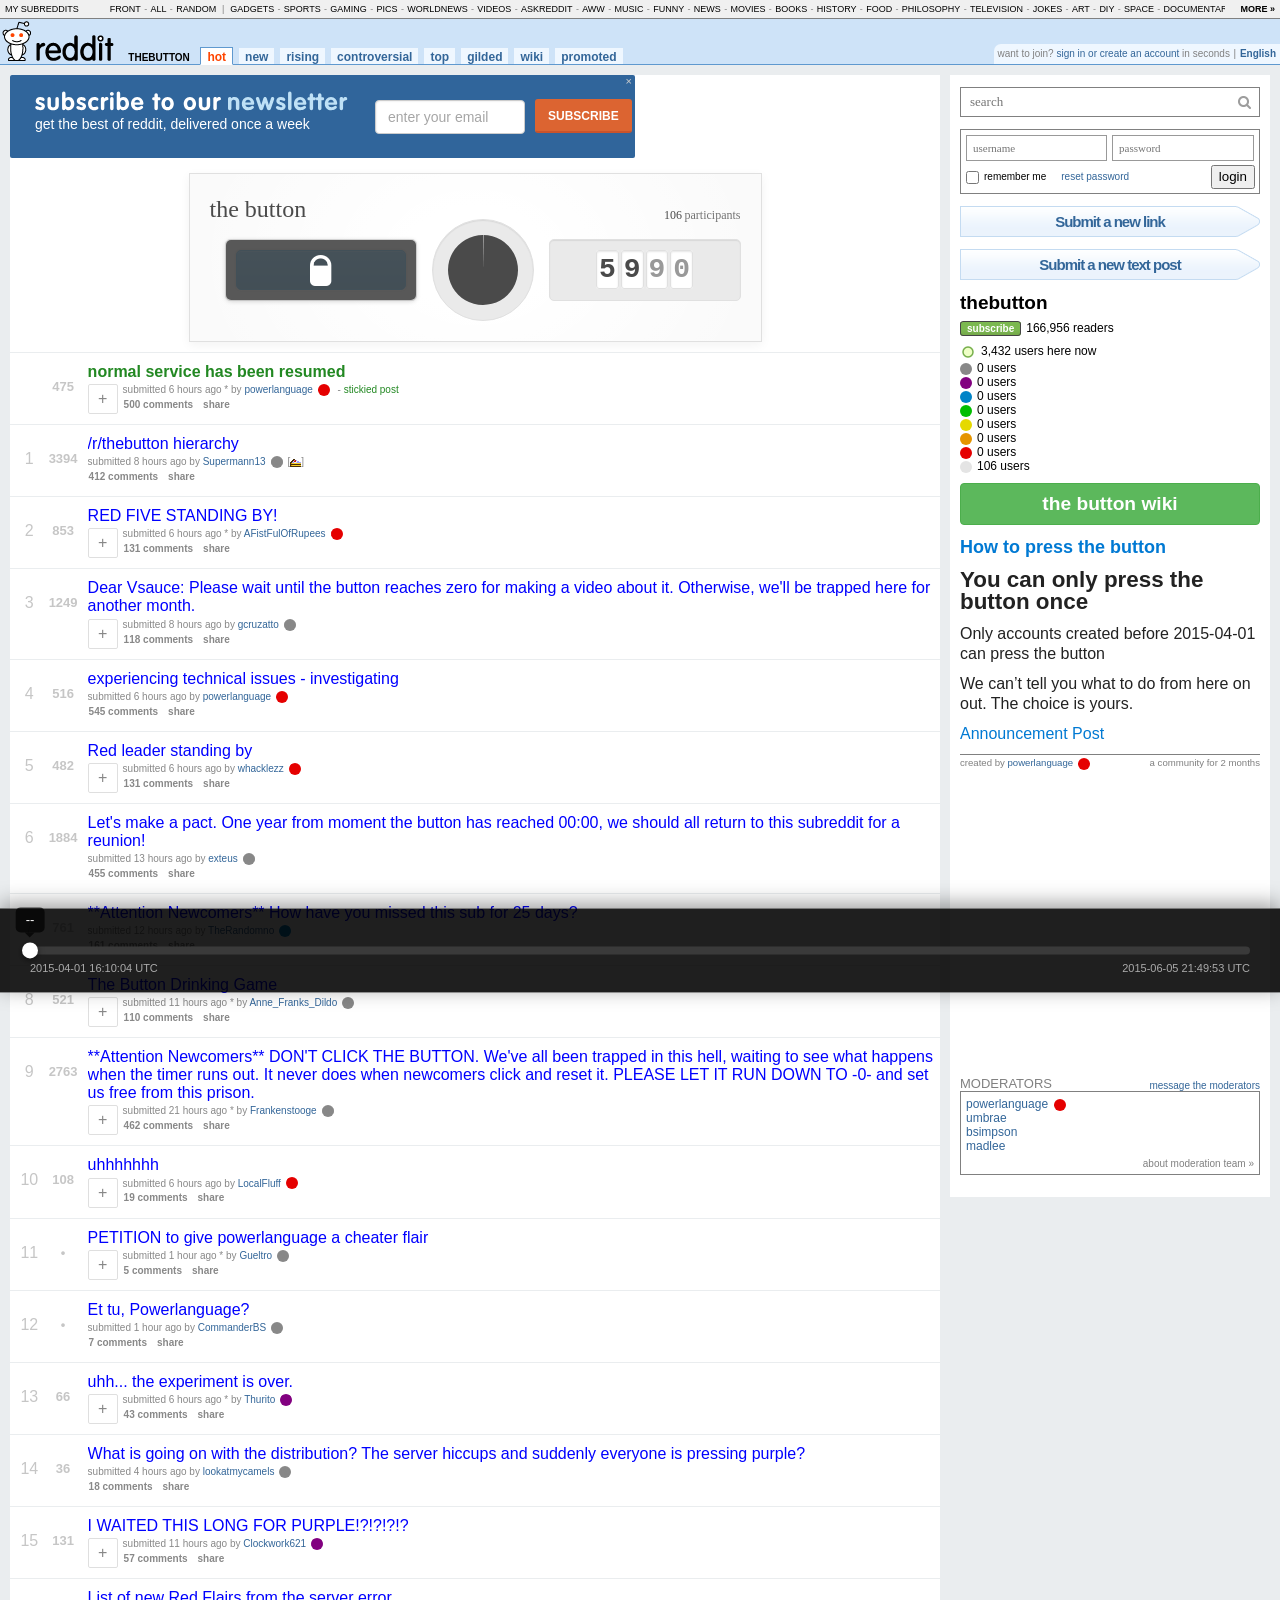
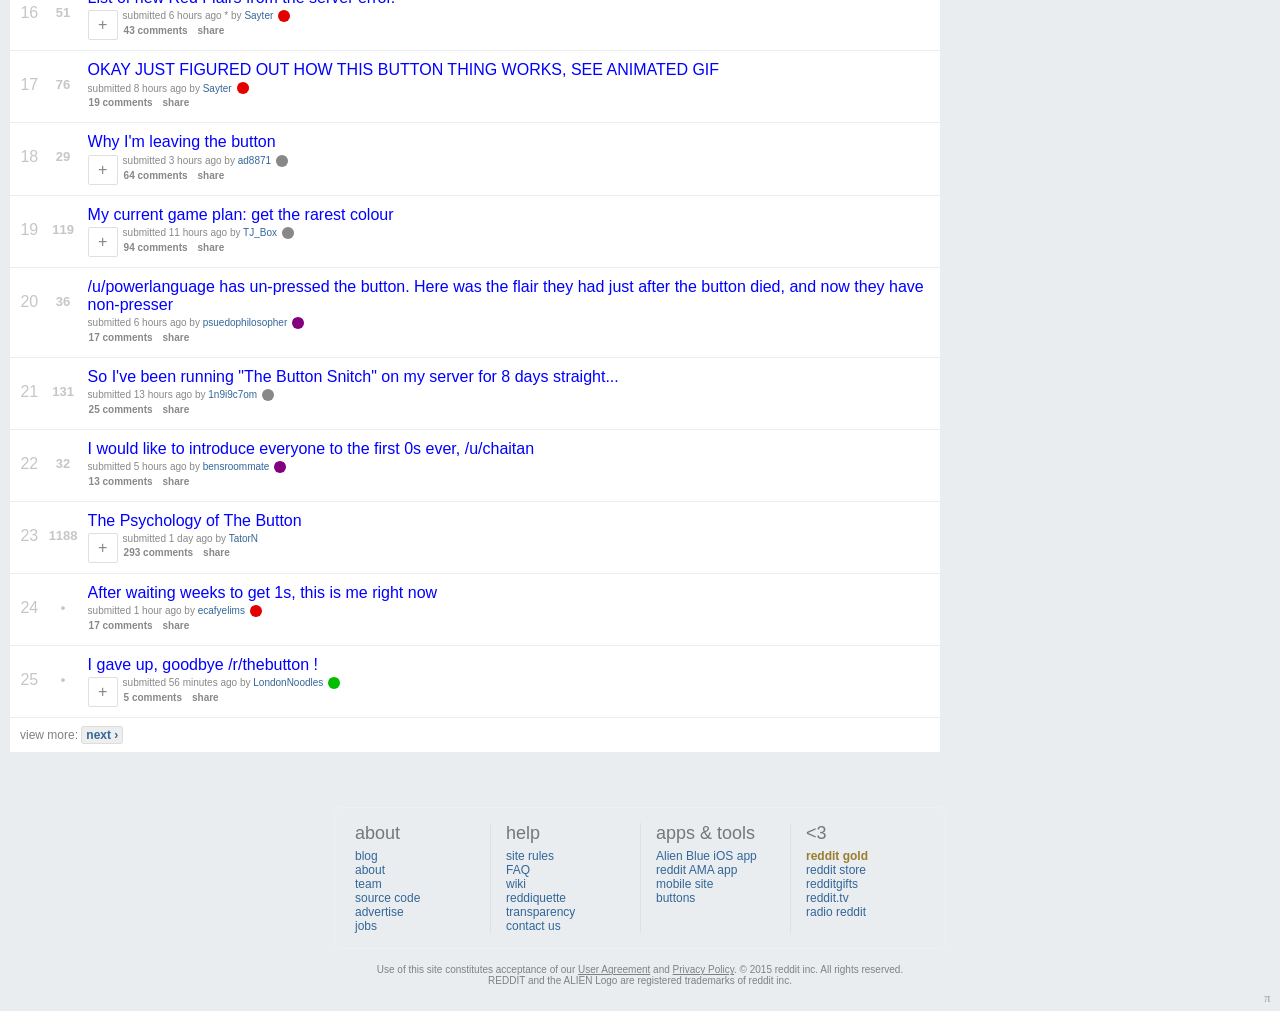
==== index.html @ 0f313788 "Initial commit: the button simulator" ====
<!doctype html><html xmlns="http://www.w3.org/1999/xhtml" lang="en" xml:lang="en"><head>



<script>window.RufflePlayer=window.RufflePlayer||{};window.RufflePlayer.config={"autoplay":"on","unmuteOverlay":"hidden","showSwfDownload":true};</script>


<link rel="stylesheet" type="text/css" href="https://web-static.archive.org/_static/css/banner-styles.css?v=1utQkbB3" />
<link rel="stylesheet" type="text/css" href="https://web-static.archive.org/_static/css/iconochive.css?v=3PDvdIFv" />
<!-- End Wayback Rewrite JS Include -->
<title>the button simulator</title><meta name="keywords" content=" reddit, reddit.com, vote, comment, submit "/><meta name="description" content="reddit: the front page of the internet"/><meta name="referrer" content="always"><meta http-equiv="Content-Type" content="text/html; charset=UTF-8"/><link rel="alternate" media="only screen and (max-width: 640px)" href="http://m.reddit.com/r/thebutton/"/><meta name="viewport" content="width=1024"><meta property="og:image" content="assets/icon.png"><meta property="og:site_name" content="reddit"><meta property="og:description" content="You probably shouldn't press it."><meta property="og:title" content="the button • /r/thebutton"><meta property="twitter:site" content="reddit"><meta property="twitter:card" content="summary"><meta property="twitter:title" content="the button • /r/thebutton"><link rel="icon" href="assets/icon.png" sizes="256x256" type="image/png"/><link rel="shortcut icon" href="assets/favicon.ico" type="image/x-icon"/><link rel="apple-touch-icon-precomposed" href="assets/icon-touch.png"/><link rel="alternate" type="application/rss+xml" title="RSS" href="https://www.reddit.com/r/thebutton/.rss"/><link rel="stylesheet" type="text/css" href="assets/reddit.css" media="all"><!--[if gte IE 8]><!--><link rel="stylesheet" href="assets/subreddit.css" title="applied_subreddit_stylesheet" type="text/css"><!--<![endif]--><link rel="stylesheet" type="text/css" href="assets/thebutton.css" media="all"><script type="text/javascript" src="assets/local-button.js"></script><!--[if gte IE 9]><!--><script type="text/javascript" src="assets/reddit-init.js"></script><!--<![endif]--><!--[if lt IE 9]><script type="text/javascript" src="//www.redditstatic.com/reddit-init-legacy.en.DQAw9BSCWqA.js"></script><![endif]--><script type="text/javascript" id="config">r.setup({"thebutton_websocket": "wss://wss.redditmedia.com/thebutton?h=ce4f68a15afb4cb9cd6ef4d6b78969401b8b5602&e=1430093898", "ajax_domain": "www.reddit.com", "server_time": 1430007498.0, "post_site": "thebutton", "clicktracker_url": "https://pixel.redditmedia.com/click", "renderstyle": "html", "modhash": false, "stats_domain": "https://stats.redditmedia.com", "store_visits": false, "anon_eventtracker_url": "https://pixel.redditmedia.com/pixel/of_diversity.png", "cur_domain": "reddit.com", "comment_embed_scripts": ["https://www.redditstatic.com/comment-embed.js"], "send_logs": true, "gold": false, "is_sponsor": false, "pageInfo": {"actionName": "hot.GET_listing", "verification": "adfad553bf3b6c42e703170c536073e9c1f952f0"}, "uitracker_url": "https://pixel.redditmedia.com/pixel/of_discovery.png", "https_forced": false, "https_endpoint": "https://www.reddit.com", "user_id": false, "eventtracker_url": "https://pixel.redditmedia.com/pixel/of_delight.png", "extension": null, "status_msg": {"fetching": "fetching title...", "loading": "loading...", "submitting": "submitting..."}, "is_fake": false, "logged": false, "stats_sample_rate": "5", "new_window": false, "over_18": false, "vote_hash": "GqoKYA+RlgOz++ZW3sIFQcdUNL6od8AqbQk7Ty1oMsl4ThVMH++vnEi4m+Rgz7QkX8/CGkMbMh914gnR4Cxv61BAIXetvl4KS5hKJzhTxnsYzNZsvORD7EsN3TxhE77RC3NcqJMfwxKLTD6uWEg8s9CmEqYsCWMwJwiyT5oLXo9GnYbqi+5qVZ4=", "has_subscribed": false, "debug": false, "static_root": "https://www.redditstatic.com", "adtracker_url": "https://pixel.redditmedia.com/pixel/of_doom.png"})</script><script type="text/javascript">reddit.cur_site = "t5_36buk";</script><style type="text/css">/* Custom css: use this block to insert special translation-dependent css in the page header */</style><script type="text/javascript">(function() { var loggedOutParams = ''; var tracker = new redditlib.Tracker(); var loggedOutData = tracker.getTrackingData(); if (loggedOutData && loggedOutData.loid) { loggedOutParams = '&loid=' + loggedOutData.loid + '&loidcreated=' + loggedOutData.loidcreated; } var url = 'https://pixel.redditmedia.com/pixel/of_destiny.png?v=lVxXm7IBzBd%2FgKYOQ6fPS%2F7yS0AsE2DsPgxoVl2DYNDn5vpABnYWlEBMPawdUc9UnVCrh04weiE%3D' + loggedOutParams; var cachebuster = Math.round(Math.random() * 2147483647); var cachebustedUrl = url + "&r=" + cachebuster; var img = new Image(); img.src = cachebustedUrl; })();</script><script type="text/javascript">window.user_type = 'guest'; window.is_gold_page = 'False'.toLowerCase() === 'true';</script><script type="text/javascript">var _gaq = _gaq || []; _gaq.push( ['_require', 'inpage_linkid', 'https://www.google-analytics.com/plugins/ga/inpage_linkid.js'], ['_setAccount', 'UA-12131688-1'], ['_setDomainName', 'reddit.com'], ['_setCustomVar', 1, 'site', 'thebutton', 3], ['_setCustomVar', 2, 'srpath', 'thebutton-GET_listing', 3], ['_setCustomVar', 3, 'usertype', user_type, 2], ['_setCustomVar', 4, 'uitype', 'web', 3], ['_setCustomVar', 5, 'style_override', '', 2], ['_setSampleRate', '50'], ['_trackPageview'] ); (function() { var ga = document.createElement('script'); ga.type = 'text/javascript'; ga.async = true; ga.src = ('https:' == document.location.protocol ? 'https://ssl' : 'http://www') + '.google-analytics.com/ga.js'; var s = document.getElementsByTagName('script')[0]; s.parentNode.insertBefore(ga, s); })();</script><script type="text/javascript">(function(i,s,o,g,r,a,m){i['GoogleAnalyticsObject']=r;i[r]=i[r]||function(){ (i[r].q=i[r].q||[]).push(arguments)},i[r].l=1*new Date();a=s.createElement(o), m=s.getElementsByTagName(o)[0];a.async=1;a.src=g;m.parentNode.insertBefore(a,m) })(window,document,'script','https://www.google-analytics.com/analytics.js','_ga'); window._ga('create', 'UA-12131688-9', { 'name': 'goldTracker', 'cookieDomain': 'reddit.com', '1': 'thebutton', '2': 'thebutton-GET_listing', '3': window.user_type, '4': 'web', 'sampleRate': 100 }); if (window.is_gold_page) { window._ga('goldTracker.send', 'pageview'); }</script></head><body class="listing-page hot-page">
 <div id="header" role="banner"><a tabindex="1" href="#content" id="jumpToContent">jump to content</a><div id="sr-header-area"><div class="width-clip"><div class="dropdown srdrop" onclick="open_menu(this)" onmouseover="hover_open_menu(this)"><span class="selected title">my subreddits</span></div><div class="drop-choices srdrop"><a href="https://www.reddit.com/r/announcements/" class="choice">announcements</a><a href="https://www.reddit.com/r/Art/" class="choice">Art</a><a href="https://www.reddit.com/r/AskReddit/" class="choice">AskReddit</a><a href="https://www.reddit.com/r/askscience/" class="choice">askscience</a><a href="https://www.reddit.com/r/aww/" class="choice">aww</a><a href="https://www.reddit.com/r/blog/" class="choice">blog</a><a href="https://www.reddit.com/r/books/" class="choice">books</a><a href="https://www.reddit.com/r/creepy/" class="choice">creepy</a><a href="https://www.reddit.com/r/dataisbeautiful/" class="choice">dataisbeautiful</a><a href="https://www.reddit.com/r/DIY/" class="choice">DIY</a><a href="https://www.reddit.com/r/Documentaries/" class="choice">Documentaries</a><a href="https://www.reddit.com/r/EarthPorn/" class="choice">EarthPorn</a><a href="https://www.reddit.com/r/explainlikeimfive/" class="choice">explainlikeimfive</a><a href="https://www.reddit.com/r/Fitness/" class="choice">Fitness</a><a href="https://www.reddit.com/r/food/" class="choice">food</a><a href="https://www.reddit.com/r/funny/" class="choice">funny</a><a href="https://www.reddit.com/r/Futurology/" class="choice">Futurology</a><a href="https://www.reddit.com/r/gadgets/" class="choice">gadgets</a><a href="https://www.reddit.com/r/gaming/" class="choice">gaming</a><a href="https://www.reddit.com/r/GetMotivated/" class="choice">GetMotivated</a><a href="https://www.reddit.com/r/gifs/" class="choice">gifs</a><a href="https://www.reddit.com/r/history/" class="choice">history</a><a href="https://www.reddit.com/r/IAmA/" class="choice">IAmA</a><a href="https://www.reddit.com/r/InternetIsBeautiful/" class="choice">InternetIsBeautiful</a><a href="https://www.reddit.com/r/Jokes/" class="choice">Jokes</a><a href="https://www.reddit.com/r/LifeProTips/" class="choice">LifeProTips</a><a href="https://www.reddit.com/r/listentothis/" class="choice">listentothis</a><a href="https://www.reddit.com/r/mildlyinteresting/" class="choice">mildlyinteresting</a><a href="https://www.reddit.com/r/movies/" class="choice">movies</a><a href="https://www.reddit.com/r/Music/" class="choice">Music</a><a href="https://www.reddit.com/r/news/" class="choice">news</a><a href="https://www.reddit.com/r/nosleep/" class="choice">nosleep</a><a href="https://www.reddit.com/r/nottheonion/" class="choice">nottheonion</a><a href="https://www.reddit.com/r/OldSchoolCool/" class="choice">OldSchoolCool</a><a href="https://www.reddit.com/r/personalfinance/" class="choice">personalfinance</a><a href="https://www.reddit.com/r/philosophy/" class="choice">philosophy</a><a href="https://www.reddit.com/r/photoshopbattles/" class="choice">photoshopbattles</a><a href="https://www.reddit.com/r/pics/" class="choice">pics</a><a href="https://www.reddit.com/r/science/" class="choice">science</a><a href="https://www.reddit.com/r/Showerthoughts/" class="choice">Showerthoughts</a><a href="https://www.reddit.com/r/space/" class="choice">space</a><a href="https://www.reddit.com/r/sports/" class="choice">sports</a><a href="https://www.reddit.com/r/television/" class="choice">television</a><a href="https://www.reddit.com/r/tifu/" class="choice">tifu</a><a href="https://www.reddit.com/r/todayilearned/" class="choice">todayilearned</a><a href="https://www.reddit.com/r/TwoXChromosomes/" class="choice">TwoXChromosomes</a><a href="https://www.reddit.com/r/UpliftingNews/" class="choice">UpliftingNews</a><a href="https://www.reddit.com/r/videos/" class="choice">videos</a><a href="https://www.reddit.com/r/worldnews/" class="choice">worldnews</a><a href="https://www.reddit.com/r/WritingPrompts/" class="choice">WritingPrompts</a><a href="https://www.reddit.com/subreddits/" class="bottom-option choice">edit subscriptions</a></div><div class="sr-list"><ul class="flat-list sr-bar hover"><li><a href="https://www.reddit.com/" class="choice">front</a></li><li><span class="separator">-</span><a href="https://www.reddit.com/r/all" class="choice">all</a></li><li><span class="separator">-</span><a href="https://www.reddit.com/r/random/" class="random choice">random</a></li></ul><span class="separator">&nbsp;|&nbsp;</span><ul class="flat-list sr-bar hover" id="sr-bar"><li><a href="https://www.reddit.com/r/gadgets/" class="choice">gadgets</a></li><li><span class="separator">-</span><a href="https://www.reddit.com/r/sports/" class="choice">sports</a></li><li><span class="separator">-</span><a href="https://www.reddit.com/r/gaming/" class="choice">gaming</a></li><li><span class="separator">-</span><a href="https://www.reddit.com/r/pics/" class="choice">pics</a></li><li><span class="separator">-</span><a href="https://www.reddit.com/r/worldnews/" class="choice">worldnews</a></li><li><span class="separator">-</span><a href="https://www.reddit.com/r/videos/" class="choice">videos</a></li><li><span class="separator">-</span><a href="https://www.reddit.com/r/AskReddit/" class="choice">AskReddit</a></li><li><span class="separator">-</span><a href="https://www.reddit.com/r/aww/" class="choice">aww</a></li><li><span class="separator">-</span><a href="https://www.reddit.com/r/Music/" class="choice">Music</a></li><li><span class="separator">-</span><a href="https://www.reddit.com/r/funny/" class="choice">funny</a></li><li><span class="separator">-</span><a href="https://www.reddit.com/r/news/" class="choice">news</a></li><li><span class="separator">-</span><a href="https://www.reddit.com/r/movies/" class="choice">movies</a></li><li><span class="separator">-</span><a href="https://www.reddit.com/r/books/" class="choice">books</a></li><li><span class="separator">-</span><a href="https://www.reddit.com/r/history/" class="choice">history</a></li><li><span class="separator">-</span><a href="https://www.reddit.com/r/food/" class="choice">food</a></li><li><span class="separator">-</span><a href="https://www.reddit.com/r/philosophy/" class="choice">philosophy</a></li><li><span class="separator">-</span><a href="https://www.reddit.com/r/television/" class="choice">television</a></li><li><span class="separator">-</span><a href="https://www.reddit.com/r/Jokes/" class="choice">Jokes</a></li><li><span class="separator">-</span><a href="https://www.reddit.com/r/Art/" class="choice">Art</a></li><li><span class="separator">-</span><a href="https://www.reddit.com/r/DIY/" class="choice">DIY</a></li><li><span class="separator">-</span><a href="https://www.reddit.com/r/space/" class="choice">space</a></li><li><span class="separator">-</span><a href="https://www.reddit.com/r/Documentaries/" class="choice">Documentaries</a></li><li><span class="separator">-</span><a href="https://www.reddit.com/r/Fitness/" class="choice">Fitness</a></li><li><span class="separator">-</span><a href="https://www.reddit.com/r/askscience/" class="choice">askscience</a></li><li><span class="separator">-</span><a href="https://www.reddit.com/r/nottheonion/" class="choice">nottheonion</a></li><li><span class="separator">-</span><a href="https://www.reddit.com/r/todayilearned/" class="choice">todayilearned</a></li><li><span class="separator">-</span><a href="https://www.reddit.com/r/personalfinance/" class="choice">personalfinance</a></li><li><span class="separator">-</span><a href="https://www.reddit.com/r/gifs/" class="choice">gifs</a></li><li><span class="separator">-</span><a href="https://www.reddit.com/r/listentothis/" class="choice">listentothis</a></li><li><span class="separator">-</span><a href="https://www.reddit.com/r/IAmA/" class="choice">IAmA</a></li><li><span class="separator">-</span><a href="https://www.reddit.com/r/TwoXChromosomes/" class="choice">TwoXChromosomes</a></li><li><span class="separator">-</span><a href="https://www.reddit.com/r/creepy/" class="choice">creepy</a></li><li><span class="separator">-</span><a href="https://www.reddit.com/r/nosleep/" class="choice">nosleep</a></li><li><span class="separator">-</span><a href="https://www.reddit.com/r/GetMotivated/" class="choice">GetMotivated</a></li><li><span class="separator">-</span><a href="https://www.reddit.com/r/WritingPrompts/" class="choice">WritingPrompts</a></li><li><span class="separator">-</span><a href="https://www.reddit.com/r/LifeProTips/" class="choice">LifeProTips</a></li><li><span class="separator">-</span><a href="https://www.reddit.com/r/EarthPorn/" class="choice">EarthPorn</a></li><li><span class="separator">-</span><a href="https://www.reddit.com/r/explainlikeimfive/" class="choice">explainlikeimfive</a></li><li><span class="separator">-</span><a href="https://www.reddit.com/r/Showerthoughts/" class="choice">Showerthoughts</a></li><li><span class="separator">-</span><a href="https://www.reddit.com/r/Futurology/" class="choice">Futurology</a></li><li><span class="separator">-</span><a href="https://www.reddit.com/r/photoshopbattles/" class="choice">photoshopbattles</a></li><li><span class="separator">-</span><a href="https://www.reddit.com/r/mildlyinteresting/" class="choice">mildlyinteresting</a></li><li><span class="separator">-</span><a href="https://www.reddit.com/r/dataisbeautiful/" class="choice">dataisbeautiful</a></li><li><span class="separator">-</span><a href="https://www.reddit.com/r/tifu/" class="choice">tifu</a></li><li><span class="separator">-</span><a href="https://www.reddit.com/r/OldSchoolCool/" class="choice">OldSchoolCool</a></li><li><span class="separator">-</span><a href="https://www.reddit.com/r/UpliftingNews/" class="choice">UpliftingNews</a></li><li><span class="separator">-</span><a href="https://www.reddit.com/r/InternetIsBeautiful/" class="choice">InternetIsBeautiful</a></li><li><span class="separator">-</span><a href="https://www.reddit.com/r/science/" class="choice">science</a></li></ul></div><a href="https://www.reddit.com/subreddits/" id="sr-more-link">more &raquo;</a></div></div><div id="header-bottom-left"><a href="/web/20150426001859/https://www.reddit.com/" id="header-img" class="default-header" title="">reddit.com</a>&nbsp;<span class="hover pagename redditname"><a href="https://www.reddit.com/r/thebutton/">thebutton</a></span><ul class="tabmenu "><li class="selected"><a href="https://www.reddit.com/r/thebutton/" class="choice">hot</a></li><li><a href="https://www.reddit.com/r/thebutton/new/" class="choice">new</a></li><li><a href="https://www.reddit.com/r/thebutton/rising/" class="choice">rising</a></li><li><a href="https://www.reddit.com/r/thebutton/controversial/" class="choice">controversial</a></li><li><a href="https://www.reddit.com/r/thebutton/top/" class="choice">top</a></li><li><a href="https://www.reddit.com/r/thebutton/gilded/" class="choice">gilded</a></li><li><a href="https://www.reddit.com/r/thebutton/wiki/" class="choice">wiki</a></li><li><a href="https://www.reddit.com/r/thebutton/ads/" class="choice">promoted</a></li></ul></div><div id="header-bottom-right"><span class="user">want to join?&#32;<a href="https://www.reddit.com/login" class="login-required">sign in or create an account</a>&#32;in seconds</span><span class="separator">|</span><ul class="flat-list hover"><li><a href="javascript:void(0)" class="pref-lang choice" onclick="return showlang();">English</a></li></ul></div></div><div class="side"><div class="spacer"><form action="https://www.reddit.com/r/thebutton/search" id="search" role="search"><input type="text" name="q" placeholder="search" tabindex="20"><input type="submit" value="" tabindex="22"><div id="searchexpando" class="infobar"><label><input type="checkbox" name="restrict_sr" tabindex="21">limit my search to /r/thebutton</label><div id="moresearchinfo"><p>use the following search parameters to narrow your results:</p><dl><dt>subreddit:<i>subreddit</i></dt><dd>find submissions in &quot;subreddit&quot;</dd><dt>author:<i>username</i></dt><dd>find submissions by &quot;username&quot;</dd><dt>site:<i>example.com</i></dt><dd>find submissions from &quot;example.com&quot;</dd><dt>url:<i>text</i></dt><dd>search for &quot;text&quot; in url</dd><dt>selftext:<i>text</i></dt><dd>search for &quot;text&quot; in self post contents</dd><dt>self:yes (or self:no)</dt><dd>include (or exclude) self posts</dd><dt>nsfw:yes (or nsfw:no)</dt><dd>include (or exclude) results marked as NSFW</dd></dl><p>e.g.&#32;<code>subreddit:aww site:imgur.com dog</code></p><p><a href="http://www.reddit.com/wiki/search">see the search faq for details.</a></p></div><p><a href="http://www.reddit.com/wiki/search" id="search_showmore">advanced search: by author, subreddit...</a></p></div></form></div><div class="spacer"><form method="post" action="https://www.reddit.com/r/thebutton/post/login" id="login_login-main" class="login-form login-form-side"><input type="hidden" name="op" value="login-main"/><input name="user" placeholder="username" type="text" maxlength="20" tabindex="1"/><input name="passwd" placeholder="password" type="password" tabindex="1"/><div class="status"></div><div id="remember-me"><input type="checkbox" name="rem" id="rem-login-main" tabindex="1"/><label for="rem-login-main">remember me</label><a class="recover-password" href="/web/20150426001859/https://www.reddit.com/password">reset password</a></div><div class="submit"><span class="throbber"></span><button class="btn" type="submit" tabindex="1">login</button></div><div class="clear"></div></form></div><div class="spacer"><div class="sponsorshipbox"></div></div><div class="spacer"><div class="sidebox submit submit-link"><div class="morelink"><a href="https://www.reddit.com/r/thebutton/submit" class="login-required" target="_top">Submit a new link</a><div class="nub"></div></div></div></div><div class="spacer"><div class="sidebox submit submit-text"><div class="morelink"><a href="https://www.reddit.com/r/thebutton/submit?selftext=true" class="login-required" target="_top">Submit a new text post</a><div class="nub"></div></div></div></div><div class="spacer"><div class="titlebox"><h1 class="hover redditname"><a href="https://www.reddit.com/r/thebutton/" class="hover">thebutton</a></h1><span class="subscribe-button fancy-toggle-button toggle" style="" data-sr_name="thebutton"><a class="option active add login-required" href="#" tabindex="100">subscribe</a><a class="option remove" href="#">unsubscribe</a></span><span class="subscribers"><span class="number">166,956</span>&#32;<span class="word">readers</span></span><p class="users-online " title="logged-in users viewing this subreddit in the past 15 minutes"><span class="number">3,432</span>&#32;<span class="word">users here now</span><p><span class="flair flair-no-press">.</span><span class="local-flair-count" data-flair="flair-no-press">0</span> users</p><p><span class="flair flair-press-6">.</span><span class="local-flair-count" data-flair="flair-press-6">0</span> users</p><p><span class="flair flair-press-5">.</span><span class="local-flair-count" data-flair="flair-press-5">0</span> users</p><p><span class="flair flair-press-4">.</span><span class="local-flair-count" data-flair="flair-press-4">0</span> users</p><p><span class="flair flair-press-3">.</span><span class="local-flair-count" data-flair="flair-press-3">0</span> users</p><p><span class="flair flair-press-2">.</span><span class="local-flair-count" data-flair="flair-press-2">0</span> users</p><p><span class="flair flair-press-1">.</span><span class="local-flair-count" data-flair="flair-press-1">0</span> users</p><p><span class="flair flair-cant-press">.</span><span class="local-flair-count" data-flair="flair-cant-press">0</span> users</p></p><form action="#" class="usertext" onsubmit="return post_form(this, 'editusertext')" id="form-t5_36bukz3t"><input type="hidden" name="thing_id" value="t5_36buk"/><div class="usertext-body may-blank-within md-container"><div class="md"><h3><a href="/web/20150426001859/https://www.reddit.com/r/thebutton/wiki">the button wiki</a></h3>

<h2><a href="http://i.imgur.com/Mpi2qdN.gif"><strong>How to press the button</strong></a></h2>

<h4><strong>You can only press the button once</strong></h4>

<h4>Only accounts created before 2015-04-01 can press the button</h4>

<h4>We can’t tell you what to do from here on out.  The choice is yours.</h4>

<h4><a href="/web/20150426001859/https://www.reddit.com/r/blog/comments/312jt1/the_button/">Announcement Post</a></h4>
</div>
</div></form><div class="bottom">created&#32;by&#32;<a href="https://www.reddit.com/user/powerlanguage" class="author may-blank id-t2_5wqa4">powerlanguage</a><span class="flair flair-press-1" title="4s">4s</span><span class="userattrs"></span><span class="age">a community for&#32;<time title="Tue Feb 3 21:56:36 2015 UTC" datetime="2015-02-03T13:56:36-08:00">2 months</time></span></div><div class="clear"></div></div></div><div class="spacer"><iframe id="ad_main" frameborder="0" scrolling="no" name="ad_main" src="https://web.archive.org/web/20150426001859if_/https://static.adzerk.net/reddit/ads.html?sr=thebutton,loggedout&amp;bust2#https://www.reddit.com"></iframe><script type="text/javascript">$(function() { var ad = $("#ad_main"); if(!ad.length || ad.height() == 0 || ad.width() == 0 || ad.offset().left == 0) { $(".footer").append("<img alt='' src='https://pixel.redditmedia.com/pixel/of_defenestration.png?hash=adblock0e31bc319d5b5882b0cddf147f4ce1da5ac9c731&id=adblock&random=" + Math.random()*10000000000000000 + "'/>"); $(window).trigger('adBlockEnabled', true) } else { $(window).trigger('adBlockEnabled', false) } });</script></div><div class="spacer"><div class="sidecontentbox "><a class="helplink" href="/web/20150426001859/https://www.reddit.com/message/compose?to=%2Fr%2Fthebutton">message the moderators</a><div class="title"><h1>MODERATORS</h1></div><ul class="content"><li><a href="https://www.reddit.com/user/powerlanguage" class="author may-blank id-t2_5wqa4">powerlanguage</a><span class="flair flair-press-1" title="4s">4s</span><span class="userattrs"></span></li><li><a href="https://www.reddit.com/user/umbrae" class="author may-blank id-t2_1jsxv">umbrae</a><span class="userattrs"></span></li><li><a href="https://www.reddit.com/user/bsimpson" class="author may-blank id-t2_3c639">bsimpson</a><span class="userattrs"></span></li><li><a href="https://www.reddit.com/user/madlee" class="author may-blank id-t2_3q98d">madlee</a><span class="userattrs"></span></li><li class="more"><a href="/web/20150426001859/https://www.reddit.com/r/thebutton/about/moderators">about moderation team &raquo;</a></li></ul></div></div></div><a name="content"></a><div class="content" role="main"><section hidden class="infobar newsletterbar newsletter-container"><header><h1 class="subscribe-callout"><a href="/web/20150426001859/https://www.reddit.com/newsletter"><img src="assets/subscribe-header.svg" alt="subscribe to our newsletter"></a></h1><div class="subscribe-thanks"><img src="assets/subscribe-header-thanks.svg" alt="_('thanks for subscribing')"/></div><h2 class="result-message">get the best of reddit, delivered once a week</h2></header><form class="newsletter-signup form-v2 c-form-inline" method="post" action="https://www.reddit.com/api/newsletter.json"><input type="hidden" name="uh" value=""/><input type="hidden" name="source" value="newsletterbar"><div class="c-form-group "><label for="email" class="screenreader-only">email:</label><input value="" name="email" class="c-form-control" type="email" placeholder="enter your email" data-validate-url="/api/check_email.json" data-validate-on="change blur"><div class="c-form-control-feedback-wrapper inside-input"><span class="c-form-control-feedback c-form-control-feedback-throbber"></span><span class="c-form-control-feedback c-form-control-feedback-error" title=""></span><span class="c-form-control-feedback c-form-control-feedback-success"></span></div></div><button type="submit" class="c-btn c-btn-highlight">subscribe</button></form><a href="#" class="newsletter-close" title="close">&times;</a></section><div class="spacer"><div class="thebutton-wrap active"><form class="thebutton-form"><div class="thebutton-counter"><span class="thebutton-participants">0</span>&#32;<span class="thebutton-participants-description">&#32;participants</span></div><h1>the button</h1><div class="thebutton-container active locked"><button id="thebutton" title="BUTTON PRESS BUTTON PRESS IT BUTTON THE BUTTON PRESS IT PRESS THE BUTTON BUTTON BUTTON PRESS IT THE BUTTON THE BUTTON PRESS BUTTON IT PRESS IT THE BUTTON PRESS IT NOW">the button</button></div><div class="thebutton-pie-container"><div class="thebutton-pie"></div></div><div class="thebutton-container"><span id="thebutton-timer"><span class="thebutton-numeral" id="thebutton-s-10s">?</span><span class="thebutton-numeral" id="thebutton-s-1s">?</span><span class="thebutton-numeral" id="thebutton-s-100ms">?</span><span class="thebutton-numeral" id="thebutton-s-10ms">?</span></span></div></form></div></div><div class="spacer"><style>body >.content .link .rank, .rank-spacer { width: 2.2ex } body >.content .link .midcol, .midcol-spacer { width: 5.1ex }</style><div id="siteTable" class="sitetable linklisting"><div class=" thing id-t3_33u9ze odd  stickied link self" onclick="click_thing(this)" data-fullname="t3_33u9ze"><p class="parent"></p><span class="rank"></span><div class="midcol unvoted"><div class="arrow up login-required" onclick="$(this).vote(r.config.vote_hash, null, event)" role="button" aria-label="upvote" tabindex="0"></div><div class="score dislikes">474</div><div class="score unvoted">475</div><div class="score likes">476</div><div class="arrow down login-required" onclick="$(this).vote(r.config.vote_hash, null, event)" role="button" aria-label="downvote" tabindex="0"></div></div><div class="entry unvoted"><p class="title"><a class="title may-blank " href="/web/20150426001859/https://www.reddit.com/r/thebutton/comments/33u9ze/normal_service_has_been_resumed/" tabindex="1">normal service has been resumed</a>&#32;<span class="domain">(<a href="/web/20150426001859/https://www.reddit.com/r/thebutton/">self.thebutton</a>)</span></p><div class="expando-button collapsed selftext" onclick="expando_child(this)"></div><p class="tagline">submitted&#32;<time title="Sat Apr 25 18:12:04 2015 UTC" datetime="2015-04-25T18:12:04+00:00" class="live-timestamp">6 hours ago</time>&#32;<time class="edited-timestamp" title="last edited 6 hours ago" datetime="2015-04-25T18:14:15+00:00">*</time>&#32;by&#32;<a href="https://www.reddit.com/user/powerlanguage" class="author may-blank id-t2_5wqa4">powerlanguage</a><span class="flair flair-press-1" title="4s">4s</span><span class="userattrs"></span>&#32;-&#32;<span class="stickied-tagline" title="selected by this subreddit's moderators">stickied post</span></p><ul class="flat-list buttons"><li class="first"><a href="https://www.reddit.com/r/thebutton/comments/33u9ze/normal_service_has_been_resumed/" class="comments may-blank">500 comments</a></li><li class="share"><span class="share-button toggle" style=""><a class="option active login-required" href="#" tabindex="100">share</a><a class="option " href="#">cancel</a></span></li></ul><div class="expando" style="display: none"><span class="error">loading...</span></div></div><div class="child"></div><div class="clearleft"></div></div><div class="clearleft"></div><div class=" thing id-t3_33trms even  link " onclick="click_thing(this)" data-fullname="t3_33trms"><p class="parent"></p><span class="rank">1</span><div class="midcol unvoted"><div class="arrow up login-required" onclick="$(this).vote(r.config.vote_hash, null, event)" role="button" aria-label="upvote" tabindex="0"></div><div class="score dislikes">3393</div><div class="score unvoted">3394</div><div class="score likes">3395</div><div class="arrow down login-required" onclick="$(this).vote(r.config.vote_hash, null, event)" role="button" aria-label="downvote" tabindex="0"></div></div><div class="entry unvoted"><p class="title"><a class="title may-blank " href="http://imgur.com/dfJESIj" tabindex="1">/r/thebutton hierarchy</a>&#32;<span class="domain">(<a href="/web/20150426001859/https://www.reddit.com/domain/imgur.com/">imgur.com</a>)</span></p><p class="tagline">submitted&#32;<time title="Sat Apr 25 15:36:50 2015 UTC" datetime="2015-04-25T15:36:50+00:00" class="live-timestamp">8 hours ago</time>&#32;by&#32;<a href="https://www.reddit.com/user/Supermann13" class="author cakeday may-blank id-t2_bgfse">Supermann13</a><span class="flair flair-no-press" title="non presser">non presser</span><span class="userattrs">[<a class="cakeday" title="Supermann13 just celebrated a reddit birthday!" href="/web/20150426001859/https://www.reddit.com/user/Supermann13">&#x1F370;</a>]</span></p><ul class="flat-list buttons"><li class="first"><a href="https://www.reddit.com/r/thebutton/comments/33trms/rthebutton_hierarchy/" class="comments may-blank">412 comments</a></li><li class="share"><span class="share-button toggle" style=""><a class="option active login-required" href="#" tabindex="100">share</a><a class="option " href="#">cancel</a></span></li></ul><div class="expando" style="display: none"><span class="error">loading...</span></div></div><div class="child"></div><div class="clearleft"></div></div><div class="clearleft"></div><div class=" thing id-t3_33u9k5 odd  link self" onclick="click_thing(this)" data-fullname="t3_33u9k5"><p class="parent"></p><span class="rank">2</span><div class="midcol unvoted"><div class="arrow up login-required" onclick="$(this).vote(r.config.vote_hash, null, event)" role="button" aria-label="upvote" tabindex="0"></div><div class="score dislikes">852</div><div class="score unvoted">853</div><div class="score likes">854</div><div class="arrow down login-required" onclick="$(this).vote(r.config.vote_hash, null, event)" role="button" aria-label="downvote" tabindex="0"></div></div><div class="entry unvoted"><p class="title"><a class="title may-blank " href="/web/20150426001859/https://www.reddit.com/r/thebutton/comments/33u9k5/red_five_standing_by/" tabindex="1">RED FIVE STANDING BY!</a>&#32;<span class="domain">(<a href="/web/20150426001859/https://www.reddit.com/r/thebutton/">self.thebutton</a>)</span></p><div class="expando-button collapsed selftext" onclick="expando_child(this)"></div><p class="tagline">submitted&#32;<time title="Sat Apr 25 18:08:44 2015 UTC" datetime="2015-04-25T18:08:44+00:00" class="live-timestamp">6 hours ago</time>&#32;<time class="edited-timestamp" title="last edited 6 hours ago" datetime="2015-04-25T18:17:47+00:00">*</time>&#32;by&#32;<a href="https://www.reddit.com/user/AFistFulOfRupees" class="author may-blank id-t2_bqk4e">AFistFulOfRupees</a><span class="flair flair-press-1" title="5s">5s</span><span class="userattrs"></span></p><ul class="flat-list buttons"><li class="first"><a href="https://www.reddit.com/r/thebutton/comments/33u9k5/red_five_standing_by/" class="comments may-blank">131 comments</a></li><li class="share"><span class="share-button toggle" style=""><a class="option active login-required" href="#" tabindex="100">share</a><a class="option " href="#">cancel</a></span></li></ul><div class="expando" style="display: none"><span class="error">loading...</span></div></div><div class="child"></div><div class="clearleft"></div></div><div class="clearleft"></div><div class=" thing id-t3_33tua3 even  link self" onclick="click_thing(this)" data-fullname="t3_33tua3"><p class="parent"></p><span class="rank">3</span><div class="midcol unvoted"><div class="arrow up login-required" onclick="$(this).vote(r.config.vote_hash, null, event)" role="button" aria-label="upvote" tabindex="0"></div><div class="score dislikes">1248</div><div class="score unvoted">1249</div><div class="score likes">1250</div><div class="arrow down login-required" onclick="$(this).vote(r.config.vote_hash, null, event)" role="button" aria-label="downvote" tabindex="0"></div></div><div class="entry unvoted"><p class="title"><a class="title may-blank " href="/web/20150426001859/https://www.reddit.com/r/thebutton/comments/33tua3/dear_vsauce_please_wait_until_the_button_reaches/" tabindex="1">Dear Vsauce: Please wait until the button reaches zero for making a video about it. Otherwise, we'll be trapped here for another month.</a>&#32;<span class="domain">(<a href="/web/20150426001859/https://www.reddit.com/r/thebutton/">self.thebutton</a>)</span></p><div class="expando-button collapsed selftext" onclick="expando_child(this)"></div><p class="tagline">submitted&#32;<time title="Sat Apr 25 16:00:34 2015 UTC" datetime="2015-04-25T16:00:34+00:00" class="live-timestamp">8 hours ago</time>&#32;by&#32;<a href="https://www.reddit.com/user/gcruzatto" class="author may-blank id-t2_ew2jl">gcruzatto</a><span class="flair flair-no-press" title="non presser">non presser</span><span class="userattrs"></span></p><ul class="flat-list buttons"><li class="first"><a href="https://www.reddit.com/r/thebutton/comments/33tua3/dear_vsauce_please_wait_until_the_button_reaches/" class="comments may-blank">118 comments</a></li><li class="share"><span class="share-button toggle" style=""><a class="option active login-required" href="#" tabindex="100">share</a><a class="option " href="#">cancel</a></span></li></ul><div class="expando" style="display: none"><span class="error">loading...</span></div></div><div class="child"></div><div class="clearleft"></div></div><div class="clearleft"></div><div class=" thing id-t3_33u8ac odd  link self" onclick="click_thing(this)" data-fullname="t3_33u8ac"><p class="parent"></p><span class="rank">4</span><div class="midcol unvoted"><div class="arrow up login-required" onclick="$(this).vote(r.config.vote_hash, null, event)" role="button" aria-label="upvote" tabindex="0"></div><div class="score dislikes">515</div><div class="score unvoted">516</div><div class="score likes">517</div><div class="arrow down login-required" onclick="$(this).vote(r.config.vote_hash, null, event)" role="button" aria-label="downvote" tabindex="0"></div></div><div class="entry unvoted"><p class="title"><a class="title may-blank " href="/web/20150426001859/https://www.reddit.com/r/thebutton/comments/33u8ac/experiencing_technical_issues_investigating/" tabindex="1">experiencing technical issues - investigating</a>&#32;<span class="domain">(<a href="/web/20150426001859/https://www.reddit.com/r/thebutton/">self.thebutton</a>)</span></p><p class="tagline">submitted&#32;<time title="Sat Apr 25 17:58:56 2015 UTC" datetime="2015-04-25T17:58:56+00:00" class="live-timestamp">6 hours ago</time>&#32;by&#32;<a href="https://www.reddit.com/user/powerlanguage" class="author may-blank id-t2_5wqa4">powerlanguage</a><span class="flair flair-press-1" title="4s">4s</span><span class="userattrs"></span></p><ul class="flat-list buttons"><li class="first"><a href="https://www.reddit.com/r/thebutton/comments/33u8ac/experiencing_technical_issues_investigating/" class="comments may-blank">545 comments</a></li><li class="share"><span class="share-button toggle" style=""><a class="option active login-required" href="#" tabindex="100">share</a><a class="option " href="#">cancel</a></span></li></ul><div class="expando" style="display: none"><span class="error">loading...</span></div></div><div class="child"></div><div class="clearleft"></div></div><div class="clearleft"></div><div class=" thing id-t3_33u8c5 even  link self" onclick="click_thing(this)" data-fullname="t3_33u8c5"><p class="parent"></p><span class="rank">5</span><div class="midcol unvoted"><div class="arrow up login-required" onclick="$(this).vote(r.config.vote_hash, null, event)" role="button" aria-label="upvote" tabindex="0"></div><div class="score dislikes">481</div><div class="score unvoted">482</div><div class="score likes">483</div><div class="arrow down login-required" onclick="$(this).vote(r.config.vote_hash, null, event)" role="button" aria-label="downvote" tabindex="0"></div></div><div class="entry unvoted"><p class="title"><a class="title may-blank " href="/web/20150426001859/https://www.reddit.com/r/thebutton/comments/33u8c5/red_leader_standing_by/" tabindex="1">Red leader standing by</a>&#32;<span class="domain">(<a href="/web/20150426001859/https://www.reddit.com/r/thebutton/">self.thebutton</a>)</span></p><div class="expando-button collapsed selftext" onclick="expando_child(this)"></div><p class="tagline">submitted&#32;<time title="Sat Apr 25 17:59:12 2015 UTC" datetime="2015-04-25T17:59:12+00:00" class="live-timestamp">6 hours ago</time>&#32;by&#32;<a href="https://www.reddit.com/user/whacklezz" class="author may-blank id-t2_fdtrn">whacklezz</a><span class="flair flair-press-1" title="1s">1s</span><span class="userattrs"></span></p><ul class="flat-list buttons"><li class="first"><a href="https://www.reddit.com/r/thebutton/comments/33u8c5/red_leader_standing_by/" class="comments may-blank">131 comments</a></li><li class="share"><span class="share-button toggle" style=""><a class="option active login-required" href="#" tabindex="100">share</a><a class="option " href="#">cancel</a></span></li></ul><div class="expando" style="display: none"><span class="error">loading...</span></div></div><div class="child"></div><div class="clearleft"></div></div><div class="clearleft"></div><div class=" thing id-t3_33t38u odd  link self" onclick="click_thing(this)" data-fullname="t3_33t38u"><p class="parent"></p><span class="rank">6</span><div class="midcol unvoted"><div class="arrow up login-required" onclick="$(this).vote(r.config.vote_hash, null, event)" role="button" aria-label="upvote" tabindex="0"></div><div class="score dislikes">1883</div><div class="score unvoted">1884</div><div class="score likes">1885</div><div class="arrow down login-required" onclick="$(this).vote(r.config.vote_hash, null, event)" role="button" aria-label="downvote" tabindex="0"></div></div><div class="entry unvoted"><p class="title"><a class="title may-blank " href="/web/20150426001859/https://www.reddit.com/r/thebutton/comments/33t38u/lets_make_a_pact_one_year_from_moment_the_button/" tabindex="1">Let's make a pact. One year from moment the button has reached 00:00, we should all return to this subreddit for a reunion!</a>&#32;<span class="domain">(<a href="/web/20150426001859/https://www.reddit.com/r/thebutton/">self.thebutton</a>)</span></p><p class="tagline">submitted&#32;<time title="Sat Apr 25 10:23:11 2015 UTC" datetime="2015-04-25T10:23:11+00:00" class="live-timestamp">13 hours ago</time>&#32;by&#32;<a href="https://www.reddit.com/user/exteus" class="author may-blank id-t2_hnai4">exteus</a><span class="flair flair-no-press" title="non presser">non presser</span><span class="userattrs"></span></p><ul class="flat-list buttons"><li class="first"><a href="https://www.reddit.com/r/thebutton/comments/33t38u/lets_make_a_pact_one_year_from_moment_the_button/" class="comments may-blank">455 comments</a></li><li class="share"><span class="share-button toggle" style=""><a class="option active login-required" href="#" tabindex="100">share</a><a class="option " href="#">cancel</a></span></li></ul><div class="expando" style="display: none"><span class="error">loading...</span></div></div><div class="child"></div><div class="clearleft"></div></div><div class="clearleft"></div><div class=" thing id-t3_33t774 even  link self" onclick="click_thing(this)" data-fullname="t3_33t774"><p class="parent"></p><span class="rank">7</span><div class="midcol unvoted"><div class="arrow up login-required" onclick="$(this).vote(r.config.vote_hash, null, event)" role="button" aria-label="upvote" tabindex="0"></div><div class="score dislikes">760</div><div class="score unvoted">761</div><div class="score likes">762</div><div class="arrow down login-required" onclick="$(this).vote(r.config.vote_hash, null, event)" role="button" aria-label="downvote" tabindex="0"></div></div><div class="entry unvoted"><p class="title"><a class="title may-blank " href="/web/20150426001859/https://www.reddit.com/r/thebutton/comments/33t774/attention_newcomers_how_have_you_missed_this_sub/" tabindex="1">**Attention Newcomers** How have you missed this sub for 25 days?</a>&#32;<span class="domain">(<a href="/web/20150426001859/https://www.reddit.com/r/thebutton/">self.thebutton</a>)</span></p><p class="tagline">submitted&#32;<time title="Sat Apr 25 11:30:55 2015 UTC" datetime="2015-04-25T11:30:55+00:00" class="live-timestamp">12 hours ago</time>&#32;by&#32;<a href="https://www.reddit.com/user/TheRandomno" class="author may-blank id-t2_jmox1">TheRandomno</a><span class="flair flair-press-5" title="49s">49s</span><span class="userattrs"></span></p><ul class="flat-list buttons"><li class="first"><a href="https://www.reddit.com/r/thebutton/comments/33t774/attention_newcomers_how_have_you_missed_this_sub/" class="comments may-blank">161 comments</a></li><li class="share"><span class="share-button toggle" style=""><a class="option active login-required" href="#" tabindex="100">share</a><a class="option " href="#">cancel</a></span></li></ul><div class="expando" style="display: none"><span class="error">loading...</span></div></div><div class="child"></div><div class="clearleft"></div></div><div class="clearleft"></div><div class=" thing id-t3_33te1d odd  link self" onclick="click_thing(this)" data-fullname="t3_33te1d"><p class="parent"></p><span class="rank">8</span><div class="midcol unvoted"><div class="arrow up login-required" onclick="$(this).vote(r.config.vote_hash, null, event)" role="button" aria-label="upvote" tabindex="0"></div><div class="score dislikes">520</div><div class="score unvoted">521</div><div class="score likes">522</div><div class="arrow down login-required" onclick="$(this).vote(r.config.vote_hash, null, event)" role="button" aria-label="downvote" tabindex="0"></div></div><div class="entry unvoted"><p class="title"><a class="title may-blank " href="/web/20150426001859/https://www.reddit.com/r/thebutton/comments/33te1d/the_button_drinking_game/" tabindex="1">The Button Drinking Game</a>&#32;<span class="domain">(<a href="/web/20150426001859/https://www.reddit.com/r/thebutton/">self.thebutton</a>)</span></p><div class="expando-button collapsed selftext" onclick="expando_child(this)"></div><p class="tagline">submitted&#32;<time title="Sat Apr 25 13:09:24 2015 UTC" datetime="2015-04-25T13:09:24+00:00" class="live-timestamp">11 hours ago</time>&#32;<time class="edited-timestamp" title="last edited 7 hours ago" datetime="2015-04-25T16:23:22+00:00">*</time>&#32;by&#32;<a href="https://www.reddit.com/user/Anne_Franks_Dildo" class="author may-blank id-t2_klx42">Anne_Franks_Dildo</a><span class="flair flair-no-press" title="non presser">non presser</span><span class="userattrs"></span></p><ul class="flat-list buttons"><li class="first"><a href="https://www.reddit.com/r/thebutton/comments/33te1d/the_button_drinking_game/" class="comments may-blank">110 comments</a></li><li class="share"><span class="share-button toggle" style=""><a class="option active login-required" href="#" tabindex="100">share</a><a class="option " href="#">cancel</a></span></li></ul><div class="expando" style="display: none"><span class="error">loading...</span></div></div><div class="child"></div><div class="clearleft"></div></div><div class="clearleft"></div><div class=" thing id-t3_33s9fw even  link self" onclick="click_thing(this)" data-fullname="t3_33s9fw"><p class="parent"></p><span class="rank">9</span><div class="midcol unvoted"><div class="arrow up login-required" onclick="$(this).vote(r.config.vote_hash, null, event)" role="button" aria-label="upvote" tabindex="0"></div><div class="score dislikes">2762</div><div class="score unvoted">2763</div><div class="score likes">2764</div><div class="arrow down login-required" onclick="$(this).vote(r.config.vote_hash, null, event)" role="button" aria-label="downvote" tabindex="0"></div></div><div class="entry unvoted"><p class="title"><a class="title may-blank " href="/web/20150426001859/https://www.reddit.com/r/thebutton/comments/33s9fw/attention_newcomers_dont_click_the_button_weve/" tabindex="1">**Attention Newcomers** DON'T CLICK THE BUTTON. We've all been trapped in this hell, waiting to see what happens when the timer runs out. It never does when newcomers click and reset it. PLEASE LET IT RUN DOWN TO -0- and set us free from this prison.</a>&#32;<span class="domain">(<a href="/web/20150426001859/https://www.reddit.com/r/thebutton/">self.thebutton</a>)</span></p><div class="expando-button collapsed selftext" onclick="expando_child(this)"></div><p class="tagline">submitted&#32;<time title="Sat Apr 25 03:14:03 2015 UTC" datetime="2015-04-25T03:14:03+00:00" class="live-timestamp">21 hours ago</time>&#32;<time class="edited-timestamp" title="last edited 20 hours ago" datetime="2015-04-25T03:49:50+00:00">*</time>&#32;by&#32;<a href="https://www.reddit.com/user/Frankenstooge" class="author may-blank id-t2_51ckx">Frankenstooge</a><span class="flair flair-no-press" title="non presser">non presser</span><span class="userattrs"></span></p><ul class="flat-list buttons"><li class="first"><a href="https://www.reddit.com/r/thebutton/comments/33s9fw/attention_newcomers_dont_click_the_button_weve/" class="comments may-blank">462 comments</a></li><li class="share"><span class="share-button toggle" style=""><a class="option active login-required" href="#" tabindex="100">share</a><a class="option " href="#">cancel</a></span></li></ul><div class="expando" style="display: none"><span class="error">loading...</span></div></div><div class="child"></div><div class="clearleft"></div></div><div class="clearleft"></div><div class=" thing id-t3_33u89w odd  link self" onclick="click_thing(this)" data-fullname="t3_33u89w"><p class="parent"></p><span class="rank">10</span><div class="midcol unvoted"><div class="arrow up login-required" onclick="$(this).vote(r.config.vote_hash, null, event)" role="button" aria-label="upvote" tabindex="0"></div><div class="score dislikes">107</div><div class="score unvoted">108</div><div class="score likes">109</div><div class="arrow down login-required" onclick="$(this).vote(r.config.vote_hash, null, event)" role="button" aria-label="downvote" tabindex="0"></div></div><div class="entry unvoted"><p class="title"><a class="title may-blank " href="/web/20150426001859/https://www.reddit.com/r/thebutton/comments/33u89w/uhhhhhhh/" tabindex="1">uhhhhhhh</a>&#32;<span class="domain">(<a href="/web/20150426001859/https://www.reddit.com/r/thebutton/">self.thebutton</a>)</span></p><div class="expando-button collapsed selftext" onclick="expando_child(this)"></div><p class="tagline">submitted&#32;<time title="Sat Apr 25 17:58:51 2015 UTC" datetime="2015-04-25T17:58:51+00:00" class="live-timestamp">6 hours ago</time>&#32;by&#32;<a href="https://www.reddit.com/user/LocalFluff" class="author may-blank id-t2_8m7o6">LocalFluff</a><span class="flair flair-press-1" title="1s">1s</span><span class="userattrs"></span></p><ul class="flat-list buttons"><li class="first"><a href="https://www.reddit.com/r/thebutton/comments/33u89w/uhhhhhhh/" class="comments may-blank">19 comments</a></li><li class="share"><span class="share-button toggle" style=""><a class="option active login-required" href="#" tabindex="100">share</a><a class="option " href="#">cancel</a></span></li></ul><div class="expando" style="display: none"><span class="error">loading...</span></div></div><div class="child"></div><div class="clearleft"></div></div><div class="clearleft"></div><div class=" thing id-t3_33v81c even  link self" onclick="click_thing(this)" data-fullname="t3_33v81c"><p class="parent"></p><span class="rank">11</span><div class="midcol unvoted"><div class="arrow up login-required" onclick="$(this).vote(r.config.vote_hash, null, event)" role="button" aria-label="upvote" tabindex="0"></div><div class="score likes">&bull;</div><div class="score unvoted">&bull;</div><div class="score dislikes">&bull;</div><div class="arrow down login-required" onclick="$(this).vote(r.config.vote_hash, null, event)" role="button" aria-label="downvote" tabindex="0"></div></div><div class="entry unvoted"><p class="title"><a class="title may-blank " href="/web/20150426001859/https://www.reddit.com/r/thebutton/comments/33v81c/petition_to_give_powerlanguage_a_cheater_flair/" tabindex="1">PETITION to give powerlanguage a cheater flair</a>&#32;<span class="domain">(<a href="/web/20150426001859/https://www.reddit.com/r/thebutton/">self.thebutton</a>)</span></p><div class="expando-button collapsed selftext" onclick="expando_child(this)"></div><p class="tagline">submitted&#32;<time title="Sat Apr 25 23:13:01 2015 UTC" datetime="2015-04-25T23:13:01+00:00" class="live-timestamp">1 hour ago</time>&#32;<time class="edited-timestamp" title="last edited 1 hour ago" datetime="2015-04-25T23:16:00+00:00">*</time>&#32;by&#32;<a href="https://www.reddit.com/user/Gueltro" class="author may-blank id-t2_bltrg">Gueltro</a><span class="flair flair-no-press" title="non presser">non presser</span><span class="userattrs"></span></p><ul class="flat-list buttons"><li class="first"><a href="https://www.reddit.com/r/thebutton/comments/33v81c/petition_to_give_powerlanguage_a_cheater_flair/" class="comments may-blank">5 comments</a></li><li class="share"><span class="share-button toggle" style=""><a class="option active login-required" href="#" tabindex="100">share</a><a class="option " href="#">cancel</a></span></li></ul><div class="expando" style="display: none"><span class="error">loading...</span></div></div><div class="child"></div><div class="clearleft"></div></div><div class="clearleft"></div><div class=" thing id-t3_33v4o6 odd  link " onclick="click_thing(this)" data-fullname="t3_33v4o6"><p class="parent"></p><span class="rank">12</span><div class="midcol unvoted"><div class="arrow up login-required" onclick="$(this).vote(r.config.vote_hash, null, event)" role="button" aria-label="upvote" tabindex="0"></div><div class="score likes">&bull;</div><div class="score unvoted">&bull;</div><div class="score dislikes">&bull;</div><div class="arrow down login-required" onclick="$(this).vote(r.config.vote_hash, null, event)" role="button" aria-label="downvote" tabindex="0"></div></div><div class="entry unvoted"><p class="title"><a class="title may-blank " href="http://i.imgur.com/BU8egGp.png" tabindex="1">Et tu, Powerlanguage?</a>&#32;<span class="domain">(<a href="/web/20150426001859/https://www.reddit.com/domain/i.imgur.com/">i.imgur.com</a>)</span></p><p class="tagline">submitted&#32;<time title="Sat Apr 25 22:42:01 2015 UTC" datetime="2015-04-25T22:42:01+00:00" class="live-timestamp">1 hour ago</time>&#32;by&#32;<a href="https://www.reddit.com/user/CommanderBS" class="author may-blank id-t2_c6u5q">CommanderBS</a><span class="flair flair-no-press" title="non presser">non presser</span><span class="userattrs"></span></p><ul class="flat-list buttons"><li class="first"><a href="https://www.reddit.com/r/thebutton/comments/33v4o6/et_tu_powerlanguage/" class="comments may-blank">7 comments</a></li><li class="share"><span class="share-button toggle" style=""><a class="option active login-required" href="#" tabindex="100">share</a><a class="option " href="#">cancel</a></span></li></ul><div class="expando" style="display: none"><span class="error">loading...</span></div></div><div class="child"></div><div class="clearleft"></div></div><div class="clearleft"></div><div class=" thing id-t3_33u7vc even  link self" onclick="click_thing(this)" data-fullname="t3_33u7vc"><p class="parent"></p><span class="rank">13</span><div class="midcol unvoted"><div class="arrow up login-required" onclick="$(this).vote(r.config.vote_hash, null, event)" role="button" aria-label="upvote" tabindex="0"></div><div class="score dislikes">65</div><div class="score unvoted">66</div><div class="score likes">67</div><div class="arrow down login-required" onclick="$(this).vote(r.config.vote_hash, null, event)" role="button" aria-label="downvote" tabindex="0"></div></div><div class="entry unvoted"><p class="title"><a class="title may-blank " href="/web/20150426001859/https://www.reddit.com/r/thebutton/comments/33u7vc/uhh_the_experiment_is_over/" tabindex="1">uhh... the experiment is over.</a>&#32;<span class="domain">(<a href="/web/20150426001859/https://www.reddit.com/r/thebutton/">self.thebutton</a>)</span></p><div class="expando-button collapsed selftext" onclick="expando_child(this)"></div><p class="tagline">submitted&#32;<time title="Sat Apr 25 17:56:10 2015 UTC" datetime="2015-04-25T17:56:10+00:00" class="live-timestamp">6 hours ago</time>&#32;<time class="edited-timestamp" title="last edited 2 hours ago" datetime="2015-04-25T21:28:14+00:00">*</time>&#32;by&#32;<a href="https://www.reddit.com/user/Thurito" class="author may-blank id-t2_8thv9">Thurito</a><span class="flair flair-press-6" title="60s">60s</span><span class="userattrs"></span></p><ul class="flat-list buttons"><li class="first"><a href="https://www.reddit.com/r/thebutton/comments/33u7vc/uhh_the_experiment_is_over/" class="comments may-blank">43 comments</a></li><li class="share"><span class="share-button toggle" style=""><a class="option active login-required" href="#" tabindex="100">share</a><a class="option " href="#">cancel</a></span></li></ul><div class="expando" style="display: none"><span class="error">loading...</span></div></div><div class="child"></div><div class="clearleft"></div></div><div class="clearleft"></div><div class=" thing id-t3_33umxi odd  link " onclick="click_thing(this)" data-fullname="t3_33umxi"><p class="parent"></p><span class="rank">14</span><div class="midcol unvoted"><div class="arrow up login-required" onclick="$(this).vote(r.config.vote_hash, null, event)" role="button" aria-label="upvote" tabindex="0"></div><div class="score dislikes">35</div><div class="score unvoted">36</div><div class="score likes">37</div><div class="arrow down login-required" onclick="$(this).vote(r.config.vote_hash, null, event)" role="button" aria-label="downvote" tabindex="0"></div></div><div class="entry unvoted"><p class="title"><a class="title may-blank " href="http://i.imgur.com/iwBLSzy.png" tabindex="1">What is going on with the distribution? The server hiccups and suddenly everyone is pressing purple?</a>&#32;<span class="domain">(<a href="/web/20150426001859/https://www.reddit.com/domain/i.imgur.com/">i.imgur.com</a>)</span></p><p class="tagline">submitted&#32;<time title="Sat Apr 25 20:03:44 2015 UTC" datetime="2015-04-25T20:03:44+00:00" class="live-timestamp">4 hours ago</time>&#32;by&#32;<a href="https://www.reddit.com/user/lookatmycamels" class="author may-blank id-t2_e1fxp">lookatmycamels</a><span class="flair flair-no-press" title="non presser">non presser</span><span class="userattrs"></span></p><ul class="flat-list buttons"><li class="first"><a href="https://www.reddit.com/r/thebutton/comments/33umxi/what_is_going_on_with_the_distribution_the_server/" class="comments may-blank">18 comments</a></li><li class="share"><span class="share-button toggle" style=""><a class="option active login-required" href="#" tabindex="100">share</a><a class="option " href="#">cancel</a></span></li></ul><div class="expando" style="display: none"><span class="error">loading...</span></div></div><div class="child"></div><div class="clearleft"></div></div><div class="clearleft"></div><div class=" thing id-t3_33tcwt even  link self" onclick="click_thing(this)" data-fullname="t3_33tcwt"><p class="parent"></p><span class="rank">15</span><div class="midcol unvoted"><div class="arrow up login-required" onclick="$(this).vote(r.config.vote_hash, null, event)" role="button" aria-label="upvote" tabindex="0"></div><div class="score dislikes">130</div><div class="score unvoted">131</div><div class="score likes">132</div><div class="arrow down login-required" onclick="$(this).vote(r.config.vote_hash, null, event)" role="button" aria-label="downvote" tabindex="0"></div></div><div class="entry unvoted"><p class="title"><a class="title may-blank " href="/web/20150426001859/https://www.reddit.com/r/thebutton/comments/33tcwt/i_waited_this_long_for_purple/" tabindex="1">I WAITED THIS LONG FOR PURPLE!?!?!?!?</a>&#32;<span class="domain">(<a href="/web/20150426001859/https://www.reddit.com/r/thebutton/">self.thebutton</a>)</span></p><div class="expando-button collapsed selftext" onclick="expando_child(this)"></div><p class="tagline">submitted&#32;<time title="Sat Apr 25 12:55:46 2015 UTC" datetime="2015-04-25T12:55:46+00:00" class="live-timestamp">11 hours ago</time>&#32;by&#32;<a href="https://www.reddit.com/user/Clockwork621" class="author may-blank id-t2_agn80">Clockwork621</a><span class="flair flair-cheater" title="58s">58s</span><span class="userattrs"></span></p><ul class="flat-list buttons"><li class="first"><a href="https://www.reddit.com/r/thebutton/comments/33tcwt/i_waited_this_long_for_purple/" class="comments may-blank">57 comments</a></li><li class="share"><span class="share-button toggle" style=""><a class="option active login-required" href="#" tabindex="100">share</a><a class="option " href="#">cancel</a></span></li></ul><div class="expando" style="display: none"><span class="error">loading...</span></div></div><div class="child"></div><div class="clearleft"></div></div><div class="clearleft"></div><div class=" thing id-t3_33u9ob odd  link self" onclick="click_thing(this)" data-fullname="t3_33u9ob"><p class="parent"></p><span class="rank">16</span><div class="midcol unvoted"><div class="arrow up login-required" onclick="$(this).vote(r.config.vote_hash, null, event)" role="button" aria-label="upvote" tabindex="0"></div><div class="score dislikes">50</div><div class="score unvoted">51</div><div class="score likes">52</div><div class="arrow down login-required" onclick="$(this).vote(r.config.vote_hash, null, event)" role="button" aria-label="downvote" tabindex="0"></div></div><div class="entry unvoted"><p class="title"><a class="title may-blank " href="/web/20150426001859/https://www.reddit.com/r/thebutton/comments/33u9ob/list_of_new_red_flairs_from_the_server_error/" tabindex="1">List of new Red Flairs from the server error.</a>&#32;<span class="domain">(<a href="/web/20150426001859/https://www.reddit.com/r/thebutton/">self.thebutton</a>)</span></p><div class="expando-button collapsed selftext" onclick="expando_child(this)"></div><p class="tagline">submitted&#32;<time title="Sat Apr 25 18:09:38 2015 UTC" datetime="2015-04-25T18:09:38+00:00" class="live-timestamp">6 hours ago</time>&#32;<time class="edited-timestamp" title="last edited 4 hours ago" datetime="2015-04-25T19:29:21+00:00">*</time>&#32;by&#32;<a href="https://www.reddit.com/user/Sayter" class="author may-blank id-t2_2alf3">Sayter</a><span class="flair flair-press-1" title="11s">11s</span><span class="userattrs"></span></p><ul class="flat-list buttons"><li class="first"><a href="https://www.reddit.com/r/thebutton/comments/33u9ob/list_of_new_red_flairs_from_the_server_error/" class="comments may-blank">43 comments</a></li><li class="share"><span class="share-button toggle" style=""><a class="option active login-required" href="#" tabindex="100">share</a><a class="option " href="#">cancel</a></span></li></ul><div class="expando" style="display: none"><span class="error">loading...</span></div></div><div class="child"></div><div class="clearleft"></div></div><div class="clearleft"></div><div class=" thing id-t3_33trwb even  link " onclick="click_thing(this)" data-fullname="t3_33trwb"><p class="parent"></p><span class="rank">17</span><div class="midcol unvoted"><div class="arrow up login-required" onclick="$(this).vote(r.config.vote_hash, null, event)" role="button" aria-label="upvote" tabindex="0"></div><div class="score dislikes">75</div><div class="score unvoted">76</div><div class="score likes">77</div><div class="arrow down login-required" onclick="$(this).vote(r.config.vote_hash, null, event)" role="button" aria-label="downvote" tabindex="0"></div></div><div class="entry unvoted"><p class="title"><a class="title may-blank " href="http://i.imgur.com/Mpi2qdN.gif" tabindex="1">OKAY JUST FIGURED OUT HOW THIS BUTTON THING WORKS, SEE ANIMATED GIF</a>&#32;<span class="domain">(<a href="/web/20150426001859/https://www.reddit.com/domain/i.imgur.com/">i.imgur.com</a>)</span></p><p class="tagline">submitted&#32;<time title="Sat Apr 25 15:39:14 2015 UTC" datetime="2015-04-25T15:39:14+00:00" class="live-timestamp">8 hours ago</time>&#32;by&#32;<a href="https://www.reddit.com/user/Sayter" class="author may-blank id-t2_2alf3">Sayter</a><span class="flair flair-press-1" title="11s">11s</span><span class="userattrs"></span></p><ul class="flat-list buttons"><li class="first"><a href="https://www.reddit.com/r/thebutton/comments/33trwb/okay_just_figured_out_how_this_button_thing_works/" class="comments may-blank">19 comments</a></li><li class="share"><span class="share-button toggle" style=""><a class="option active login-required" href="#" tabindex="100">share</a><a class="option " href="#">cancel</a></span></li></ul><div class="expando" style="display: none"><span class="error">loading...</span></div></div><div class="child"></div><div class="clearleft"></div></div><div class="clearleft"></div><div class=" thing id-t3_33ur4a odd  link self" onclick="click_thing(this)" data-fullname="t3_33ur4a"><p class="parent"></p><span class="rank">18</span><div class="midcol unvoted"><div class="arrow up login-required" onclick="$(this).vote(r.config.vote_hash, null, event)" role="button" aria-label="upvote" tabindex="0"></div><div class="score dislikes">28</div><div class="score unvoted">29</div><div class="score likes">30</div><div class="arrow down login-required" onclick="$(this).vote(r.config.vote_hash, null, event)" role="button" aria-label="downvote" tabindex="0"></div></div><div class="entry unvoted"><p class="title"><a class="title may-blank " href="/web/20150426001859/https://www.reddit.com/r/thebutton/comments/33ur4a/why_im_leaving_the_button/" tabindex="1">Why I'm leaving the button</a>&#32;<span class="domain">(<a href="/web/20150426001859/https://www.reddit.com/r/thebutton/">self.thebutton</a>)</span></p><div class="expando-button collapsed selftext" onclick="expando_child(this)"></div><p class="tagline">submitted&#32;<time title="Sat Apr 25 20:39:09 2015 UTC" datetime="2015-04-25T20:39:09+00:00" class="live-timestamp">3 hours ago</time>&#32;by&#32;<a href="https://www.reddit.com/user/ad8871" class="author may-blank id-t2_fz3x9">ad8871</a><span class="flair flair-no-press" title="non presser">non presser</span><span class="userattrs"></span></p><ul class="flat-list buttons"><li class="first"><a href="https://www.reddit.com/r/thebutton/comments/33ur4a/why_im_leaving_the_button/" class="comments may-blank">64 comments</a></li><li class="share"><span class="share-button toggle" style=""><a class="option active login-required" href="#" tabindex="100">share</a><a class="option " href="#">cancel</a></span></li></ul><div class="expando" style="display: none"><span class="error">loading...</span></div></div><div class="child"></div><div class="clearleft"></div></div><div class="clearleft"></div><div class=" thing id-t3_33tcko even  link self" onclick="click_thing(this)" data-fullname="t3_33tcko"><p class="parent"></p><span class="rank">19</span><div class="midcol unvoted"><div class="arrow up login-required" onclick="$(this).vote(r.config.vote_hash, null, event)" role="button" aria-label="upvote" tabindex="0"></div><div class="score dislikes">118</div><div class="score unvoted">119</div><div class="score likes">120</div><div class="arrow down login-required" onclick="$(this).vote(r.config.vote_hash, null, event)" role="button" aria-label="downvote" tabindex="0"></div></div><div class="entry unvoted"><p class="title"><a class="title may-blank " href="/web/20150426001859/https://www.reddit.com/r/thebutton/comments/33tcko/my_current_game_plan_get_the_rarest_colour/" tabindex="1">My current game plan: get the rarest colour</a>&#32;<span class="domain">(<a href="/web/20150426001859/https://www.reddit.com/r/thebutton/">self.thebutton</a>)</span></p><div class="expando-button collapsed selftext" onclick="expando_child(this)"></div><p class="tagline">submitted&#32;<time title="Sat Apr 25 12:51:08 2015 UTC" datetime="2015-04-25T12:51:08+00:00" class="live-timestamp">11 hours ago</time>&#32;by&#32;<a href="https://www.reddit.com/user/TJ_Box" class="author may-blank id-t2_7l8jo">TJ_Box</a><span class="flair flair-no-press" title="non presser">non presser</span><span class="userattrs"></span></p><ul class="flat-list buttons"><li class="first"><a href="https://www.reddit.com/r/thebutton/comments/33tcko/my_current_game_plan_get_the_rarest_colour/" class="comments may-blank">94 comments</a></li><li class="share"><span class="share-button toggle" style=""><a class="option active login-required" href="#" tabindex="100">share</a><a class="option " href="#">cancel</a></span></li></ul><div class="expando" style="display: none"><span class="error">loading...</span></div></div><div class="child"></div><div class="clearleft"></div></div><div class="clearleft"></div><div class=" thing id-t3_33u99v odd  link " onclick="click_thing(this)" data-fullname="t3_33u99v"><p class="parent"></p><span class="rank">20</span><div class="midcol unvoted"><div class="arrow up login-required" onclick="$(this).vote(r.config.vote_hash, null, event)" role="button" aria-label="upvote" tabindex="0"></div><div class="score dislikes">35</div><div class="score unvoted">36</div><div class="score likes">37</div><div class="arrow down login-required" onclick="$(this).vote(r.config.vote_hash, null, event)" role="button" aria-label="downvote" tabindex="0"></div></div><div class="entry unvoted"><p class="title"><a class="title may-blank " href="http://i.imgur.com/BA64c9r.png" tabindex="1">/u/powerlanguage has un-pressed the button. Here was the flair they had just after the button died, and now they have non-presser</a>&#32;<span class="domain">(<a href="/web/20150426001859/https://www.reddit.com/domain/i.imgur.com/">i.imgur.com</a>)</span></p><p class="tagline">submitted&#32;<time title="Sat Apr 25 18:06:35 2015 UTC" datetime="2015-04-25T18:06:35+00:00" class="live-timestamp">6 hours ago</time>&#32;by&#32;<a href="https://www.reddit.com/user/psuedophilosopher" class="author may-blank id-t2_6cw0t">psuedophilosopher</a><span class="flair flair-press-6" title="60s">60s</span><span class="userattrs"></span></p><ul class="flat-list buttons"><li class="first"><a href="https://www.reddit.com/r/thebutton/comments/33u99v/upowerlanguage_has_unpressed_the_button_here_was/" class="comments may-blank">17 comments</a></li><li class="share"><span class="share-button toggle" style=""><a class="option active login-required" href="#" tabindex="100">share</a><a class="option " href="#">cancel</a></span></li></ul><div class="expando" style="display: none"><span class="error">loading...</span></div></div><div class="child"></div><div class="clearleft"></div></div><div class="clearleft"></div><div class=" thing id-t3_33t4yc even  link " onclick="click_thing(this)" data-fullname="t3_33t4yc"><p class="parent"></p><span class="rank">21</span><div class="midcol unvoted"><div class="arrow up login-required" onclick="$(this).vote(r.config.vote_hash, null, event)" role="button" aria-label="upvote" tabindex="0"></div><div class="score dislikes">130</div><div class="score unvoted">131</div><div class="score likes">132</div><div class="arrow down login-required" onclick="$(this).vote(r.config.vote_hash, null, event)" role="button" aria-label="downvote" tabindex="0"></div></div><div class="entry unvoted"><p class="title"><a class="title may-blank " href="http://i.imgur.com/lLj8klh.png" tabindex="1">So I've been running &quot;The Button Snitch&quot; on my server for 8 days straight...</a>&#32;<span class="domain">(<a href="/web/20150426001859/https://www.reddit.com/domain/i.imgur.com/">i.imgur.com</a>)</span></p><p class="tagline">submitted&#32;<time title="Sat Apr 25 10:53:15 2015 UTC" datetime="2015-04-25T10:53:15+00:00" class="live-timestamp">13 hours ago</time>&#32;by&#32;<a href="https://www.reddit.com/user/1n9i9c7om" class="author may-blank id-t2_adidq">1n9i9c7om</a><span class="flair flair-no-press" title="non presser">non presser</span><span class="userattrs"></span></p><ul class="flat-list buttons"><li class="first"><a href="https://www.reddit.com/r/thebutton/comments/33t4yc/so_ive_been_running_the_button_snitch_on_my/" class="comments may-blank">25 comments</a></li><li class="share"><span class="share-button toggle" style=""><a class="option active login-required" href="#" tabindex="100">share</a><a class="option " href="#">cancel</a></span></li></ul><div class="expando" style="display: none"><span class="error">loading...</span></div></div><div class="child"></div><div class="clearleft"></div></div><div class="clearleft"></div><div class=" thing id-t3_33ufqj odd  link " onclick="click_thing(this)" data-fullname="t3_33ufqj"><p class="parent"></p><span class="rank">22</span><div class="midcol unvoted"><div class="arrow up login-required" onclick="$(this).vote(r.config.vote_hash, null, event)" role="button" aria-label="upvote" tabindex="0"></div><div class="score dislikes">31</div><div class="score unvoted">32</div><div class="score likes">33</div><div class="arrow down login-required" onclick="$(this).vote(r.config.vote_hash, null, event)" role="button" aria-label="downvote" tabindex="0"></div></div><div class="entry unvoted"><p class="title"><a class="title may-blank " href="http://www.reddit.com/r/thebutton/comments/33u8ac/experiencing_technical_issues_investigating/cqogejl" tabindex="1">I would like to introduce everyone to the first 0s ever, /u/chaitan</a>&#32;<span class="domain">(<a href="/web/20150426001859/https://www.reddit.com/domain/reddit.com/">reddit.com</a>)</span></p><p class="tagline">submitted&#32;<time title="Sat Apr 25 19:01:34 2015 UTC" datetime="2015-04-25T19:01:34+00:00" class="live-timestamp">5 hours ago</time>&#32;by&#32;<a href="https://www.reddit.com/user/bensroommate" class="author may-blank id-t2_fs3t7">bensroommate</a><span class="flair flair-cheater" title="59s">59s</span><span class="userattrs"></span></p><ul class="flat-list buttons"><li class="first"><a href="https://www.reddit.com/r/thebutton/comments/33ufqj/i_would_like_to_introduce_everyone_to_the_first/" class="comments may-blank">13 comments</a></li><li class="share"><span class="share-button toggle" style=""><a class="option active login-required" href="#" tabindex="100">share</a><a class="option " href="#">cancel</a></span></li></ul><div class="expando" style="display: none"><span class="error">loading...</span></div></div><div class="child"></div><div class="clearleft"></div></div><div class="clearleft"></div><div class=" thing id-t3_33rfwy even  link " onclick="click_thing(this)" data-fullname="t3_33rfwy"><p class="parent"></p><span class="rank">23</span><div class="midcol unvoted"><div class="arrow up login-required" onclick="$(this).vote(r.config.vote_hash, null, event)" role="button" aria-label="upvote" tabindex="0"></div><div class="score dislikes">1187</div><div class="score unvoted">1188</div><div class="score likes">1189</div><div class="arrow down login-required" onclick="$(this).vote(r.config.vote_hash, null, event)" role="button" aria-label="downvote" tabindex="0"></div></div><div class="entry unvoted"><p class="title"><a class="title may-blank " href="https://www.youtube.com/watch?v=2KORDUhA50M" tabindex="1">The Psychology of The Button</a>&#32;<span class="domain">(<a href="/web/20150426001859/https://www.reddit.com/domain/youtube.com/">youtube.com</a>)</span></p><div class="expando-button collapsed video" onclick="expando_child(this)"></div><p class="tagline">submitted&#32;<time title="Fri Apr 24 22:25:48 2015 UTC" datetime="2015-04-24T22:25:48+00:00" class="live-timestamp">1 day ago</time>&#32;by&#32;<a href="https://www.reddit.com/user/TatorN" class="author may-blank id-t2_i4wtn">TatorN</a><span class="userattrs"></span></p><ul class="flat-list buttons"><li class="first"><a href="https://www.reddit.com/r/thebutton/comments/33rfwy/the_psychology_of_the_button/" class="comments may-blank">293 comments</a></li><li class="share"><span class="share-button toggle" style=""><a class="option active login-required" href="#" tabindex="100">share</a><a class="option " href="#">cancel</a></span></li></ul><div class="expando" style="display: none"><span class="error">loading...</span></div><script type="text/javascript">var cache = expando_cache(); cache["t3_33rfwy_cache"] = " &lt;iframe src=&quot;https://www.redditmedia.com/mediaembed/33rfwy&quot; id=&quot;media-embed-33rfwy-yd9&quot; class=&quot;media-embed&quot; width=&quot;610&quot; height=&quot;348&quot; border=&quot;0&quot; frameBorder=&quot;0&quot; scrolling=&quot;no&quot; allowfullscreen&gt;&lt;/iframe&gt; ";</script></div><div class="child"></div><div class="clearleft"></div></div><div class="clearleft"></div><div class=" thing id-t3_33v3ar odd  link " onclick="click_thing(this)" data-fullname="t3_33v3ar"><p class="parent"></p><span class="rank">24</span><div class="midcol unvoted"><div class="arrow up login-required" onclick="$(this).vote(r.config.vote_hash, null, event)" role="button" aria-label="upvote" tabindex="0"></div><div class="score likes">&bull;</div><div class="score unvoted">&bull;</div><div class="score dislikes">&bull;</div><div class="arrow down login-required" onclick="$(this).vote(r.config.vote_hash, null, event)" role="button" aria-label="downvote" tabindex="0"></div></div><div class="entry unvoted"><p class="title"><a class="title may-blank " href="https://imgflip.com/i/knwk2" tabindex="1">After waiting weeks to get 1s, this is me right now</a>&#32;<span class="domain">(<a href="/web/20150426001859/https://www.reddit.com/domain/imgflip.com/">imgflip.com</a>)</span></p><p class="tagline">submitted&#32;<time title="Sat Apr 25 22:28:44 2015 UTC" datetime="2015-04-25T22:28:44+00:00" class="live-timestamp">1 hour ago</time>&#32;by&#32;<a href="https://www.reddit.com/user/ecafyelims" class="author may-blank id-t2_4fk6s">ecafyelims</a><span class="flair flair-press-1" title="1s">1s</span><span class="userattrs"></span></p><ul class="flat-list buttons"><li class="first"><a href="https://www.reddit.com/r/thebutton/comments/33v3ar/after_waiting_weeks_to_get_1s_this_is_me_right_now/" class="comments may-blank">17 comments</a></li><li class="share"><span class="share-button toggle" style=""><a class="option active login-required" href="#" tabindex="100">share</a><a class="option " href="#">cancel</a></span></li></ul><div class="expando" style="display: none"><span class="error">loading...</span></div></div><div class="child"></div><div class="clearleft"></div></div><div class="clearleft"></div><div class=" thing id-t3_33v8x1 even  link self" onclick="click_thing(this)" data-fullname="t3_33v8x1"><p class="parent"></p><span class="rank">25</span><div class="midcol unvoted"><div class="arrow up login-required" onclick="$(this).vote(r.config.vote_hash, null, event)" role="button" aria-label="upvote" tabindex="0"></div><div class="score likes">&bull;</div><div class="score unvoted">&bull;</div><div class="score dislikes">&bull;</div><div class="arrow down login-required" onclick="$(this).vote(r.config.vote_hash, null, event)" role="button" aria-label="downvote" tabindex="0"></div></div><div class="entry unvoted"><p class="title"><a class="title may-blank " href="/web/20150426001859/https://www.reddit.com/r/thebutton/comments/33v8x1/i_gave_up_goodbye_rthebutton/" tabindex="1">I gave up, goodbye /r/thebutton !</a>&#32;<span class="domain">(<a href="/web/20150426001859/https://www.reddit.com/r/thebutton/">self.thebutton</a>)</span></p><div class="expando-button collapsed selftext" onclick="expando_child(this)"></div><p class="tagline">submitted&#32;<time title="Sat Apr 25 23:21:59 2015 UTC" datetime="2015-04-25T23:21:59+00:00" class="live-timestamp">56 minutes ago</time>&#32;by&#32;<a href="https://www.reddit.com/user/LondonNoodles" class="author may-blank id-t2_m1z1t">LondonNoodles</a><span class="flair flair-press-4" title="39s">39s</span><span class="userattrs"></span></p><ul class="flat-list buttons"><li class="first"><a href="https://www.reddit.com/r/thebutton/comments/33v8x1/i_gave_up_goodbye_rthebutton/" class="comments may-blank">5 comments</a></li><li class="share"><span class="share-button toggle" style=""><a class="option active login-required" href="#" tabindex="100">share</a><a class="option " href="#">cancel</a></span></li></ul><div class="expando" style="display: none"><span class="error">loading...</span></div></div><div class="child"></div><div class="clearleft"></div></div><div class="clearleft"></div><div class="nav-buttons"><span class="nextprev">view more:&#32;<a href="https://www.reddit.com/r/thebutton/?count=25&amp;after=t3_33v8x1" rel="nofollow next">next &rsaquo;</a></span></div></div></div></div><div class="footer-parent"><div by-zero class="footer rounded"><div class="col"><ul class="flat-vert hover"><li class="flat-vert title">about</li><li><a href="https://www.reddit.com/blog/" class="choice">blog</a></li><li><span class="separator"></span><a href="https://www.reddit.com/about/" class="choice">about</a></li><li><span class="separator"></span><a href="https://www.reddit.com/about/team/" class="choice">team</a></li><li><span class="separator"></span><a href="https://www.reddit.com/code/" class="choice">source code</a></li><li><span class="separator"></span><a href="https://www.reddit.com/advertising/" class="choice">advertise</a></li><li><span class="separator"></span><a href="https://www.reddit.com/jobs/" class="choice">jobs</a></li></ul></div><div class="col"><ul class="flat-vert hover"><li class="flat-vert title">help</li><li><a href="https://www.reddit.com/rules/" class="choice">site rules</a></li><li><span class="separator"></span><a href="https://www.reddit.com/wiki/faq/" class="choice">FAQ</a></li><li><span class="separator"></span><a href="https://www.reddit.com/wiki/" class="choice">wiki</a></li><li><span class="separator"></span><a href="https://www.reddit.com/wiki/reddiquette/" class="choice">reddiquette</a></li><li><span class="separator"></span><a href="https://www.reddit.com/wiki/transparency/" class="choice">transparency</a></li><li><span class="separator"></span><a href="https://www.reddit.com/contact/" class="choice">contact us</a></li></ul></div><div class="col"><ul class="flat-vert hover"><li class="flat-vert title">apps &amp; tools</li><li><a href="http://alienblue.org/" class="choice">Alien Blue iOS app</a></li><li><span class="separator"></span><a href="https://redditama.reddit.com/" class="choice">reddit AMA app</a></li><li><span class="separator"></span><a href="https://i.reddit.com/" class="choice">mobile site</a></li><li><span class="separator"></span><a href="https://www.reddit.com/r/thebutton/buttons/" class="choice">buttons</a></li></ul></div><div class="col"><ul class="flat-vert hover"><li class="flat-vert title">&lt;3</li><li><a href="https://www.reddit.com/gold/about/" class="buygold choice">reddit gold</a></li><li><span class="separator"></span><a href="http://redditmarket.com/" class="choice">reddit store</a></li><li><span class="separator"></span><a href="http://redditgifts.com/" class="choice">redditgifts</a></li><li><span class="separator"></span><a href="http://reddit.tv/" class="choice">reddit.tv</a></li><li><span class="separator"></span><a href="http://radioreddit.com/" class="choice">radio reddit</a></li></ul></div></div><p class="bottommenu">Use of this site constitutes acceptance of our&#32;<a href="https://www.reddit.com/help/useragreement">User Agreement</a>&#32;and&#32;<a href="https://www.reddit.com/help/privacypolicy">Privacy Policy</a>. &copy; 2015 reddit inc. All rights reserved.</p><p class="bottommenu">REDDIT and the ALIEN Logo are registered trademarks of reddit inc.</p></div><script>var BETA_HOST = 'beta.reddit.com'; if (location.host === BETA_HOST) { r.config.https_endpoint = 'https://' + BETA_HOST; }</script><script id="login-popup" type="text/template"><h3 id="cover-msg" class="modal-title">You need to login to do that.</h3><div id="login"><div class="split-panel"><div class="split-panel-section split-panel-divider"><h4 class="modal-title">create a new account</h4><form id="register-form" method="post" action="https://www.reddit.com/r/thebutton/post/reg" class="form-v2"><input type="hidden" name="op" value="reg"><div class="c-form-group "><label for="user_reg" class="screenreader-only">username:</label><input value="" name="user" id="user_reg" class="c-form-control" type="text" maxlength="20" tabindex="2" placeholder="choose a username" data-validate-url="/api/check_username.json" data-validate-min="3" autocomplete="off" ><div class="c-form-control-feedback-wrapper "><span class="c-form-control-feedback c-form-control-feedback-throbber"></span><span class="c-form-control-feedback c-form-control-feedback-error" title=""></span><span class="c-form-control-feedback c-form-control-feedback-success"></span></div></div><div class="c-form-group "><label for="passwd_reg" class="screenreader-only">password:</label><input id="passwd_reg" class="c-form-control" name="passwd" type="password" tabindex="2" placeholder="password" data-validate-url='/api/check_password.json'><div class="c-form-control-feedback-wrapper "><span class="c-form-control-feedback c-form-control-feedback-throbber"></span><span class="c-form-control-feedback c-form-control-feedback-error" title=""></span><span class="c-form-control-feedback c-form-control-feedback-success"></span></div></div><div class="c-form-group "><label for="passwd2_reg" class="screenreader-only">verify password:</label><input name="passwd2" id="passwd2_reg" class="c-form-control" type="password" tabindex="2" placeholder="verify password"><div class="c-form-control-feedback-wrapper "><span class="c-form-control-feedback c-form-control-feedback-throbber"></span><span class="c-form-control-feedback c-form-control-feedback-error" title=""></span><span class="c-form-control-feedback c-form-control-feedback-success"></span></div></div><div class="c-form-group "><label for="email_reg" class="screenreader-only">email: &nbsp;<i>(optional)</i></label><input value="" name="email" id="email_reg" class="c-form-control" type="text" tabindex="2" placeholder="email (optional)" data-validate-url="/api/check_email.json" data-validate-on="change blur"><div class="c-form-control-feedback-wrapper "><span class="c-form-control-feedback c-form-control-feedback-throbber"></span><span class="c-form-control-feedback c-form-control-feedback-error" title=""></span><span class="c-form-control-feedback c-form-control-feedback-success"></span></div></div><div class="c-checkbox"><input type="checkbox" name="rem" id="rem_reg" tabindex="2"><label for="rem_reg">remember me</label></div><div class="c-checkbox"><input type="checkbox" name="newsletter_subscribe" id="newsletter_subscribe" tabindex="2" data-validate-url="/api/check_email.json" data-validate-on="change blur" data-validate-with="email" ><label for="newsletter_subscribe">get the best of reddit emailed to you once a week.&#32;<a href="/newsletter" target="_blank">learn more</a></label></div><div class="c-clearfix c-submit-group"><span class="c-form-throbber"></span><button type="submit" class="c-btn c-btn-primary c-pull-right" tabindex="2">create account</button></div><div><div class="c-alert c-alert-danger"></div><span class="error RATELIMIT field-ratelimit" style="display:none"></span><span class="error RATELIMIT field-vdelay" style="display:none"></span></div></form></div><div class="split-panel-section"><h4 class="modal-title">sign in</h4><form id="login-form" method="post" action="https://www.reddit.com/r/thebutton/post/login" class="form-v2"><input type="hidden" name="op" value="login"><div class="c-form-group "><label for="user_login" class="screenreader-only">username:</label><input value="" name="user" id="user_login" class="c-form-control" type="text" maxlength="20" tabindex="3" placeholder="username" ></div><div class="c-form-group "><label for="passwd_login" class="screenreader-only">password:</label><input id="passwd_login" class="c-form-control" name="passwd" type="password" tabindex="3" placeholder="password" ><div class="c-form-control-feedback-wrapper "><span class="c-form-control-feedback c-form-control-feedback-throbber"></span><span class="c-form-control-feedback c-form-control-feedback-error" title=""></span><span class="c-form-control-feedback c-form-control-feedback-success"></span></div></div><div class="c-checkbox"><input type="checkbox" name="rem" id="rem_login" tabindex="3"><label for="rem_login">remember me</label><a href="/password" class="c-pull-right">reset password</a></div><div class="c-clearfix c-submit-group"><span class="c-form-throbber"></span><button type="submit" class="c-btn c-btn-primary c-pull-right" tabindex="3">sign in</button></div><div><div class="c-alert c-alert-danger"></div></div></form></div></div><p class="login-disclaimer">We care about your privacy, and we never spam. By creating an account, you agree to reddit's&#32;<a href="https://www.reddit.com/help/useragreement" >User Agreement</a>&#32;and&#32;<a href="https://www.reddit.com/help/privacypolicy" >Privacy Policy</a>. We're proud of them, and you should read them.</p></div></script><script id="lang-popup" type="text/template"><form action="https://www.reddit.com/post/unlogged_options" method="post" class="pretty-form short-text"><input type="hidden" name="uh" value="" /><table class="content preftable"><tr><th>interface language</th><td class="prefright"><select id="lang" name="lang"><option selected='selected' value="en">English [en]</option><option value="ar">العربية [ar]</option><option value="be">Беларуская мова [be]</option><option value="bg">български език [bg]</option><option value="bs">Bosanski [bs]</option><option value="ca">català [ca]</option><option value="cs">česky [cs]</option><option value="da">dansk [da]</option><option value="de">Deutsch [de]</option><option value="el">Ελληνικά [el]</option><option value="en-au">English (Australia) [en-au]</option><option value="en-ca">English (Canadian) [en-ca]</option><option value="en-gb">English (Great Britain) [en-gb]</option><option value="en-us">English [en-us]</option><option value="eo">Esperanto [eo]</option><option value="es">español [es]</option><option value="es-ar">español [es-ar]</option><option value="et">eesti keel [et]</option><option value="eu">Euskara [eu]</option><option value="fa">فارسی [fa]</option><option value="fi">suomi [fi]</option><option value="fr">français [fr]</option><option value="gd">Gàidhlig [gd]</option><option value="he">עברית [he]</option><option value="hi">मानक हिन्दी [hi]</option><option value="hr">hrvatski [hr]</option><option value="hu">Magyar [hu]</option><option value="hy">Հայերեն լեզու [hy]</option><option value="id">Bahasa Indonesia [id]</option><option value="is">íslenska [is] (*)</option><option value="it">italiano (Italy) [it]</option><option value="ja">日本語 [ja]</option><option value="kn_IN">ಕನ್ನಡ [kn_IN]</option><option value="ko">한국어 [ko]</option><option value="la">Latin [la]</option><option value="leet">1337 [leet]</option><option value="lol">LOL [lol]</option><option value="lt">lietuvių kalba [lt]</option><option value="lv">latviešu valoda [lv]</option><option value="nl">Nederlands [nl]</option><option value="nn">Nynorsk [nn]</option><option value="no">Norsk [no]</option><option value="pir">Arrrrrrrr! [pir]</option><option value="pl">polski [pl]</option><option value="pt">português [pt] (*)</option><option value="pt-pt">português [pt-pt]</option><option value="pt_BR">português brasileiro [pt_BR]</option><option value="ro">română [ro]</option><option value="ru">русский [ru]</option><option value="sk">slovenčina [sk]</option><option value="sl">slovenščina [sl]</option><option value="sr">српски језик [sr]</option><option value="sr-la">Srpski [sr-la]</option><option value="sv">Svenska [sv]</option><option value="ta">தமிழ் [ta]</option><option value="th">ภาษาไทย [th]</option><option value="tr">Türkçe [tr]</option><option value="uk">українська мова [uk]</option><option value="vi">Tiếng Việt [vi]</option><option value="zh">中文 [zh]</option></select>&#32;<span class="details hover">(*) incomplete &#32;<a href="http://www.reddit.com/r/i18n/wiki/getting_started">volunteer to translate</a></span></td></tr><tr><td><input type="submit" class="btn" value="save options"/></td></tr></table></form></script><p class="debuginfo"><span class="icon">&pi;</span>&nbsp;<span class="content">Rendered by PID 20355 on&#32; app-14 &#32;at 2015-04-26 00:18:18.860490+00:00 running 3702653 country code: US.</span></p><script type="text/javascript" src="assets/reddit.js"></script></body></html>
<!--
playback timings (ms):
  captures_list: 0.918
  exclusion.robots: 0.033
  exclusion.robots.policy: 0.026
  esindex: 0.008
  cdx.remote: 9.348
  LoadShardBlock: 776.16 (6)
  PetaboxLoader3.resolve: 286.571 (5)
  PetaboxLoader3.datanode: 220.914 (7)
  load_resource: 196.001
  nav: 0.145 (6)
-->
---- assets/reddit.css ----
@keyframes spin{to{transform:rotate(360deg)}}@-webkit-keyframes spin{to{-webkit-transform:rotate(360deg)}}.c-hidden{display:none}.c-clearfix:before,.c-clearfix:after{content:" ";display:table}.c-clearfix:after{clear:both}.c-pull-right{float:right}.c-pull-left{float:left}.c-hide-text{text-indent:100%;white-space:nowrap;overflow:hidden}.c-hidden{display:none}.fade{opacity:0;-webkit-transition:opacity 0.15s linear;-moz-transition:opacity 0.15s linear;-o-transition:opacity 0.15s linear;-ms-transition:opacity 0.15s linear;transition:opacity 0.15s linear}.fade.in{opacity:1}.c-form-control{box-sizing:border-box;-webkit-box-sizing:border-box;-moz-box-sizing:border-box;display:block;width:100%;font-size:14px;height:34px;line-height:20px;padding:6px 12px;background-image:none;border:1px solid #ccc;border-radius:4px;box-shadow:inset 1px 1px 2px -1px rgba(0,0,0,0.15);-webkit-transition:border-color ease-in-out .15s,box-shadow ease-in-out .15s;-moz-transition:border-color ease-in-out .15s,box-shadow ease-in-out .15s;-o-transition:border-color ease-in-out .15s,box-shadow ease-in-out .15s;-ms-transition:border-color ease-in-out .15s,box-shadow ease-in-out .15s;transition:border-color ease-in-out .15s,box-shadow ease-in-out .15s}.c-form-control:focus{border-color:#3c80d3;outline:0;box-shadow:inset 0 1px 1px rgba(0,0,0,0.075),0 0 4px #3c80d3}.c-form-control::-moz-placeholder{color:#a6a6a6;opacity:1}.c-form-control:-ms-input-placeholder{color:#a6a6a6}.c-form-control::-webkit-input-placeholder{color:#a6a6a6}textarea.c-form-control{height:auto;resize:vertical}.c-form-group{margin-bottom:10px;position:relative}.c-form-inline .c-form-group{display:inline-block;vertical-align:top;margin-bottom:0;vertical-align:middle}.c-form-inline .c-form-control{display:inline-block;vertical-align:middle}.c-submit-group{margin-top:34px}.c-radio,.c-checkbox{position:relative;display:block;font-size:12px;margin-top:10px;margin-bottom:10px}.c-radio label,.c-checkbox label{font-weight:normal;cursor:pointer}.c-radio.c-input-height,.c-checkbox.c-input-height{min-height:34px}.c-checkbox label{max-width:90%;display:inline-block;vertical-align:top}.c-radio input[type="radio"],.c-checkbox input[type="checkbox"]{margin-right:.5em;line-height:normal}.c-radio input[type="radio"]:focus,.c-checkbox input[type="checkbox"]:focus{outline:thin dotted;outline:5px auto -webkit-focus-ring-color;outline-offset:-2px}.c-help-block{display:block}.c-checkbox .c-help-block{margin-top:5px}.c-help-block.c-help-block-toggle{display:none}.c-btn{box-sizing:border-box;-webkit-box-sizing:border-box;-moz-box-sizing:border-box;display:inline-block;margin-bottom:0;text-align:center;text-transform:uppercase;font-weight:bold;vertical-align:middle;cursor:pointer;background-image:none;border:1px solid transparent;white-space:nowrap;padding:4px 12px 3px;font-size:12px;line-height:20px;border-radius:3px;-webkit-user-select:none;-moz-user-select:none;-o-user-select:none;-ms-user-select:none;user-select:none}.c-btn:hover,.c-btn:focus{color:#fff;text-decoration:none}.c-btn:active,.c-btn.active{outline:0;background-image:none}.c-btn.disabled,.c-btn[disabled],fieldset[disabled] .c-btn{cursor:not-allowed;pointer-events:none;opacity:0.65;filter:alpha(opacity=65);box-shadow:none}.c-btn-primary{background-color:#4f86b5;border-bottom:2px solid #4270a2;color:#ffffff}.c-btn-primary:hover,.c-btn-primary:focus,.c-btn-primary:active,.c-btn-primary.disabled,.c-btn-primary[disabled]{background-color:#4980ae;color:#ffffff}.c-btn-primary:focus{outline-offset:1px}.c-btn-primary:active,.c-btn-primary.active{border-bottom-width:1px;margin-top:1px}.c-btn-highlight{background-color:#dc6431;border-bottom:2px solid #c9532b;color:#ffffff}.c-btn-highlight:hover,.c-btn-highlight:focus,.c-btn-highlight:active,.c-btn-highlight.disabled,.c-btn-highlight[disabled]{background-color:#da5c26;color:#ffffff}.c-btn-highlight:focus{outline-offset:1px}.c-btn-highlight:active,.c-btn-highlight.active{border-bottom-width:1px;margin-top:1px}.c-tooltip{position:absolute;z-index:1002;display:block;visibility:visible;font-size:11px;line-height:1.4;opacity:0;filter:alpha(opacity=0)}.c-tooltip .tooltip-inner{padding:2px 8px 3px;color:#ffffff;text-decoration:none;background-color:#000000;border-radius:2px}.c-tooltip .tooltip-arrow{position:absolute;width:0;height:0;border-color:transparent;border-style:solid;border-width:8px}.c-tooltip.in{opacity:1;filter:alpha(opacity=100)}.c-tooltip.top{padding:8px 0}.c-tooltip.right{padding:0 8px}.c-tooltip.bottom{padding:8px 0}.c-tooltip.left{padding:0 8px}.c-tooltip.top .tooltip-arrow{bottom:2px;left:50%;margin-left:-8px;border-bottom-width:0;border-top-color:#000000}.c-tooltip.top-right .tooltip-arrow{bottom:-8px;left:auto;right:2px;border-bottom-width:0;border-top-color:#000000}.c-tooltip.right .tooltip-arrow{top:50%;left:2px;margin-top:-8px;border-left-width:0;border-right-color:#000000}.c-tooltip.left .tooltip-arrow{top:50%;right:2px;margin-top:-8px;border-right-width:0;border-left-color:#000000}.c-tooltip.bottom .tooltip-arrow{top:2px;left:50%;margin-left:-8px;border-top-width:0;border-bottom-color:#000000}.c-has-feedback{position:relative}.c-has-error .c-tooltip.right .tooltip-arrow{border-right-color:#d4473f}.c-has-error .c-tooltip.left .tooltip-arrow{border-left-color:#d4473f}.c-has-error .c-tooltip.top-right .tooltip-arrow,.c-has-error .c-tooltip.top .tooltip-arrow{border-top-color:#d4473f}.c-has-error .c-tooltip.bottom .tooltip-arrow{border-bottom-color:#d4473f}.c-has-error .tooltip-inner{background-color:#d4473f}.c-has-success .c-tooltip.right .tooltip-arrow{border-right-color:#6ec02a}.c-has-success .c-tooltip.left .tooltip-arrow{border-left-color:#6ec02a}.c-has-success .c-tooltip.top-right .tooltip-arrow,.c-has-success .c-tooltip.top .tooltip-arrow{border-top-color:#6ec02a}.c-has-success .c-tooltip.bottom .tooltip-arrow{border-bottom-color:#6ec02a}.c-has-success .tooltip-inner{background-color:#6ec02a}.c-form-control-feedback-wrapper{width:calc(125%);width:110%;position:absolute;left:100%;top:0}.c-form-control-feedback-wrapper.inside-input{margin-left:-30px}.c-form-control-feedback{display:none;position:absolute;left:5px;top:7px;height:20px;width:20px;vertical-align:middle}.c-form-control-feedback-throbber,.c-form-throbber:after{background-image:url('[data-uri]');background-repeat:no-repeat}@media only screen and (min-resolution:2dppx),only screen and (-webkit-min-device-pixel-ratio:2){.c-form-control-feedback-throbber,.c-form-throbber:after{background-image:url('[data-uri]');background-size:100%}}.cssanimations .c-form-control-feedback-throbber,.cssanimations .c-form-throbber:after{background:none;box-sizing:border-box;-webkit-box-sizing:border-box;-moz-box-sizing:border-box;-webkit-animation:spin 0.75s linear infinite;-o-animation:spin 0.75s linear infinite;animation:spin 0.75s linear infinite;border:2px solid #606060;border-bottom-color:transparent;border-left-color:transparent;border-radius:100%}.c-form-control-feedback-success{background-image:url('[data-uri]');background-repeat:no-repeat}@media only screen and (min-resolution:2dppx),only screen and (-webkit-min-device-pixel-ratio:2){.c-form-control-feedback-success{background-image:url('[data-uri]');background-size:100%}}.c-form-control-feedback-error{background-image:url('[data-uri]');background-repeat:no-repeat}@media only screen and (min-resolution:2dppx),only screen and (-webkit-min-device-pixel-ratio:2){.c-form-control-feedback-error{background-image:url('[data-uri]');background-size:100%}}.c-form-control-feedback-error:hover{background-image:url('[data-uri]');background-repeat:no-repeat}@media only screen and (min-resolution:2dppx),only screen and (-webkit-min-device-pixel-ratio:2){.c-form-control-feedback-error:hover{background-image:url('[data-uri]');background-size:100%}}.c-form-control-feedback-error:hover+.c-tooltip .tooltip-inner{background-color:#bf4039}.c-form-control-feedback-error:hover+.c-tooltip.right .tooltip-arrow{border-right-color:#bf4039}.c-form-control-feedback-error:hover+.c-tooltip.left .tooltip-arrow{border-left-color:#bf4039}.c-form-control-feedback-error:hover+.c-tooltip.top-right .tooltip-arrow,.c-form-control-feedback-error:hover+.c-tooltip.top .tooltip-arrow{border-top-color:#bf4039}.c-form-control-feedback-error:hover+.c-tooltip.bottom .tooltip-arrow{border-bottom-color:#bf4039}.c-has-throbber .c-form-control-feedback-throbber,.c-has-success .c-form-control-feedback-success,.c-has-error .c-form-control-feedback-error{display:block}.c-form-throbber{display:none;float:right;padding:5px 0;margin-right:-25px}.c-form-throbber:after{content:'';height:20px;width:20px;display:block}.working .c-form-throbber{display:block}.c-alert{padding:15px;margin:8px 0 19px;border:1px solid transparent;border-radius:2px}.c-alert-danger{background-color:#f9e7e6;border-color:#f7dfdd;color:#b73129!important}.strength-meter{background-color:#efefef;border-radius:5px;display:none;position:absolute;right:5px;top:50%;margin-top:-4px;width:50px;height:8px;overflow:hidden;pointer-events:none}.c-has-feedback .strength-meter{display:block}.strength-meter-fill{height:100%;width:0}.c-has-success .strength-meter-fill{background-color:#6ec02a}.c-has-error .strength-meter-fill{background-color:#d4473f}.c-has-throbber .strength-meter-fill{background-color:#606060}.modal-open{overflow:hidden}.modal{display:none;overflow:hidden;position:fixed;top:0;right:0;bottom:0;left:0;z-index:9999;-webkit-overflow-scrolling:touch;outline:0}.modal.fade .modal-dialog{-webkit-transform:translate(0,-25%);-ms-transform:translate(0,-25%);-o-transform:translate(0,-25%);transform:translate(0,-25%);-webkit-transition:-webkit-transform 0.3s ease-out;-moz-transition:-moz-transform 0.3s ease-out;-o-transition:-o-transform 0.3s ease-out;transition:transform 0.3s ease-out}.modal.in .modal-dialog{-webkit-transform:translate(0,0);-ms-transform:translate(0,0);-o-transform:translate(0,0);transform:translate(0,0)}.modal-open .modal{overflow-x:hidden;overflow-y:auto}.modal-dialog{position:relative;width:auto;margin:10px}@media (min-width:768px){.modal-dialog{width:728px;margin:30px auto}}.modal-content{position:relative;background-color:#f8fbfd;border-radius:5px;border:1px solid rgba(0,0,0,0.2);-webkit-box-shadow:3px 3px 13px rgba(0,0,0,0.35);box-shadow:3px 3px 13px rgba(0,0,0,0.35);background-clip:padding-box;outline:0}@media (min-width:768px){.modal-content{-webkit-box-shadow:0 5px 15px rgba(0,0,0,0.5);box-shadow:0 5px 15px rgba(0,0,0,0.5)}}.modal-backdrop{position:fixed;top:0;right:0;bottom:0;left:0;background-color:#000000;z-index:9998}.modal-backdrop.fade{opacity:0;filter:alpha(opacity=0)}.modal-backdrop.in{opacity:0.5;filter:alpha(opacity=50)}.modal-header{position:absolute;top:12px;right:12px}.modal-title{color:#4270a2;display:block}h1.modal-title,h2.modal-title,h3.modal-title{font-size:18px;font-weight:normal;margin:12px 0 18px}h4.modal-title,h5.modal-title,h6.modal-title{font-size:12px;font-weight:bold;margin:4px 0 6px;text-transform:uppercase}.modal-body{padding:60px}.modal-footer{background:#e9f0f7;border-bottom-left-radius:5px;border-bottom-right-radius:5px;border-top:1px solid #e9eef1}.modal-scrollbar-measure{position:absolute;top:-9999px;width:50px;height:50px;overflow:scroll}.c-close{display:block;width:12px;height:12px;background-image:url('[data-uri]');background-repeat:no-repeat;background-size:100% 100%}@media only screen and (min-resolution:2dppx),only screen and (-webkit-min-device-pixel-ratio:2){.c-close{background-image:url('[data-uri]');background-size:100%}}.c-close:hover{background-image:url('[data-uri]');background-repeat:no-repeat}@media only screen and (min-resolution:2dppx),only screen and (-webkit-min-device-pixel-ratio:2){.c-close:hover{background-image:url('[data-uri]');background-size:100%}}.c-toggle:after{content:' [+]';font-family:monospace;font-size:10px;vertical-align:1px}.c-toggle.c-toggle-toggled:after{content:' [-]'}.c-toggle-content{display:none}.c-toggle-content.c-toggle-content-toggled{display:block}.md-container{font-size:small}.md{max-width:60em;color:#222222}.md .-headers,.md h1,.md h2,.md h3,.md h4,.md h5,.md h6{border:0;color:inherit;-webkit-font-smoothing:antialiased}.md .-headers code,.md h1 code,.md h2 code,.md h3 code,.md h4 code,.md h5 code,.md h6 code{font-size:inherit}.md blockquote,.md del{color:#4f4f4f}.md a{color:#0079d3;text-decoration:none}.md h6{text-decoration:underline}.md em{font-style:italic;font-weight:inherit}.md th,.md strong,.md .-headers,.md h1,.md h2,.md h3,.md h4,.md h5,.md h6{font-weight:600;font-style:inherit}.md h2,.md h4{font-weight:500}.md,.md h6{font-weight:400}.md *{margin-left:0;margin-right:0}.md tr,.md code,.md .-cells,.md .-lists,.md .-blocks,.md .-headers,.md h1,.md h2,.md h3,.md h4,.md h5,.md h6,.md th,.md td,.md ul,.md ol,.md .-lists,.md pre,.md blockquote,.md table,.md p,.md ul,.md ol{margin:0;padding:0}.md hr{border:0;color:transparent;background:#c5c1ad;height:2px;padding:0}.md blockquote{border-left:2px solid #c5c1ad}.md code,.md pre{border:1px solid #eeeed2;background-color:#fcfcf7;border-radius:2px}.md code{margin:0 2px;white-space:nowrap}.md p code{line-height:1em}.md pre{overflow:auto}.md pre code{white-space:pre;background-color:transparent;border:0;display:block;padding:0!important}.md td,.md th{border:1px solid #e5e3da;text-align:left}.md td[align=center],.md th[align=center]{text-align:center}.md td[align=right],.md th[align=right]{text-align:right}.md img{max-width:100%}.md ul{list-style-type:disc}.md ol{list-style-type:decimal}.md blockquote{padding:0 8px;margin-left:5px}.md code{padding:0 4px}.md pre,.md .-cells,.md th,.md td{padding:4px 9px}.md .-lists,.md ul,.md ol{padding-left:40px}.md sup{font-size:0.86em;line-height:0}.md li li,.md li p{font-size:1em!important}.link .usertext .md{padding:5px 10px}.new-comment .md :not(pre)>code,.link .md :not(pre)>code,.usertext.border .md :not(pre)>code,.new-comment .md pre,.link .md pre,.usertext.border .md pre{background-color:#ffffff}.linklisting .md,.commentarea .md{margin-top:5px;margin-bottom:5px}textarea{background-color:white;color:black}code{font-family:monospace,monospace}.md{font-size:1.0769230769230769em}.md h1,.md h2{font-size:1.2857142857142858em;line-height:1.3888888888888888em;margin-top:0.8333333333333334em;margin-bottom:0.8333333333333334em}.md h3,.md h4{font-size:1.1428571428571428em;line-height:1.25em;margin-top:0.625em;margin-bottom:0.625em}.md h5,.md h6{font-size:1em;line-height:1.4285714285714286em;margin-top:0.7142857142857143em;margin-bottom:0.35714285714285715em}.md .-blocks,.md .-lists,.md pre,.md blockquote,.md table,.md p,.md ul,.md ol{margin-top:0.35714285714285715em;margin-bottom:0.35714285714285715em}.md textarea,.md .-text,.md p,.md pre>code,.md th,.md td,.md li{font-size:1em;line-height:1.4285714285714286em}.side .md{font-size:0.9230769230769231em}.side .md h1,.side .md h2{font-size:1.5em;line-height:1.3888888888888888em;margin-top:0.5555555555555556em;margin-bottom:0.5555555555555556em}.side .md h3,.side .md h4{font-size:1.3333333333333333em;line-height:1.25em;margin-top:0.625em;margin-bottom:0.625em}.side .md h5,.side .md h6{font-size:1.1666666666666667em;line-height:1.4285714285714286em;margin-top:0.7142857142857143em;margin-bottom:0.35714285714285715em}.side .md .-blocks,.side .md .-lists,.side .md pre,.side .md blockquote,.side .md table,.side .md p,.side .md ul,.side .md ol{margin-top:0.4166666666666667em;margin-bottom:0.4166666666666667em}.side .md .-text,.side .md p,.side .md pre>code,.side .md th,.side .md td,.side .md li{font-size:1em;line-height:1.25em}.wiki-page-content .md h1{font-size:2.2857142857142856em;line-height:1.25em;margin-top:1.25em;margin-bottom:0.78125em}.wiki-page-content .md h2{font-size:1.7142857142857142em;line-height:1.25em;margin-top:1.25em;margin-bottom:0.625em}.wiki-page-content .md h3{font-size:1.4285714285714286em;line-height:1.25em;margin-top:1em;margin-bottom:0.5em}.wiki-page-content .md .-blocks,.wiki-page-content .md .-lists,.wiki-page-content .md pre,.wiki-page-content .md blockquote,.wiki-page-content .md table,.wiki-page-content .md p,.wiki-page-content .md ul,.wiki-page-content .md ol{margin-top:0.35714285714285715em;margin-bottom:0.7142857142857143em}.wiki-page-content .md h1,.wiki-page-content .md h6{color:#4f4f4f;font-weight:300}.wiki-page-content .md h2{color:#336699}.wiki-page-content .md h2,.wiki-page-content .md h3{font-weight:600}.wiki-page-content .md h4{font-style:italic}.wiki-page-content .md h5{text-decoration:underline}.wiki-page-content .md h4,.wiki-page-content .md h5{font-weight:400}.wiki-page-content .md h6{font-size:1em;line-height:1.4285714285714286em;margin-top:1.0714285714285714em;margin-bottom:0.35714285714285715em;text-decoration:none;text-transform:uppercase;letter-spacing:1px}.md>:first-child,.md .-cells>:first-child,.md .-lists>:first-child,.md .-blocks>:first-child,.md .-headers>:first-child,.md h1>:first-child,.md h2>:first-child,.md h3>:first-child,.md h4>:first-child,.md h5>:first-child,.md h6>:first-child,.md th>:first-child,.md td>:first-child,.md ul>:first-child,.md ol>:first-child,.md .-lists>:first-child,.md pre>:first-child,.md blockquote>:first-child,.md table>:first-child,.md p>:first-child,.md ul>:first-child,.md ol>:first-child{margin-top:0}.md>:last-child,.md .-cells>:last-child,.md .-lists>:last-child,.md .-blocks>:last-child,.md .-headers>:last-child,.md h1>:last-child,.md h2>:last-child,.md h3>:last-child,.md h4>:last-child,.md h5>:last-child,.md h6>:last-child,.md th>:last-child,.md td>:last-child,.md ul>:last-child,.md ol>:last-child,.md .-lists>:last-child,.md pre>:last-child,.md blockquote>:last-child,.md table>:last-child,.md p>:last-child,.md ul>:last-child,.md ol>:last-child{margin-bottom:0}.no-select{-webkit-user-select:none;-moz-user-select:none;-o-user-select:none;-ms-user-select:none;user-select:none}.screenreader-only{position:absolute;width:1px;height:1px;padding:0;margin:-1px;overflow:hidden;clip:rect(0,0,0,0);border:0}.basic-button,.sponsored-page .primary-button,.sponsored-page button{border-width:1px;border-style:solid;border-radius:5px}.basic-button:focus,.sponsored-page .primary-button:focus,.sponsored-page button:focus{outline:0;box-shadow:inset 0 0 0 1px rgba(255,255,255,0.35)}.basic-button:active,.sponsored-page .primary-button:active,.sponsored-page button:active{box-shadow:inset 0 1px 1px 1px rgba(0,0,0,0.09999999999999998)}.basic-button:disabled,.basic-button.disabled,.sponsored-page .primary-button:disabled,.sponsored-page .primary-button.disabled,.sponsored-page button:disabled,.sponsored-page button.disabled{background:#e9edf1!important;background:-moz-linear-gradient(top,#e9edf1 0%,#dce3ea 100%)!important;background:-webkit-gradient(linear,left top,left bottom,color-stop(0%,#e9edf1),color-stop(100%,#dce3ea))!important;background:-webkit-linear-gradient(top,#e9edf1 0%,#dce3ea 100%)!important;background:-o-linear-gradient(top,#e9edf1 0%,#dce3ea 100%)!important;background:-ms-linear-gradient(top,#e9edf1 0%,#dce3ea 100%)!important;background:linear-gradient(to bottom,#e9edf1 0%,#dce3ea 100%)!important;color:#999999!important;text-shadow:0 1px 0 #ffffff!important;border-color:#ccd6e0!important;box-shadow:none!important}html{height:100%}body,div,dl,dt,dd,ul,ol,li,h1,h2,h3,h4,h5,h6,pre,form,fieldset,input,p,blockquote,th,td,iframe{margin:0;padding:0}table{border-collapse:collapse}fieldset,img{border:0}address,caption,cite,code,dfn,em,strong,th,var{font-style:normal;font-weight:normal}ol,ul{list-style:none}caption,th{text-align:left}h1,h2,h3,h4,h5,h6{font-size:100%}q:before,q:after{content:''}body{font:normal x-small verdana,arial,helvetica,sans-serif;background-color:white;z-index:1;min-height:100%}textarea{font:normal small verdana,arial,helvetica,sans-serif}button,html input[type="button"],input[type="reset"],input[type="submit"]{-webkit-appearance:button;cursor:pointer;padding:2px 6px 3px}button[disabled],html input[disabled]{cursor:default}input[type=hidden]{position:absolute}h1{font-size:18px;font-weight:normal;margin:10px 0}h2{color:#369;font-size:13px}h2 a{text-decoration:none}h2 a:visited{color:#336699}h2 a:hover{text-decoration:underline}h3{font-size:110%}a img{border:0 none}a{text-decoration:none;color:#369}[hidden]{display:none}.rounded{border-radius:7px}.rounded .morelink{border-top-right-radius:6px}div.autosize{display:table;width:1px}div.autosize>div{display:table-cell}input.txt{background-color:#f7f7f7;border:1px solid #369}label.disabled{color:gray}.wrong{color:red;font-weight:normal}.attention{font-weight:bold;border:solid 1px #ff6600;padding:3px;border-radius:7px}.subform input.text{width:25em}.subform textarea.text{width:25em}.subform label{margin:0 5px 0 5px}.subform td{padding:0px 5px 5px 0}.subform td.nopadding{padding:0px}.nowrap{white-space:nowrap}.leftpad{padding-left:1em}.nomargin{margin:0px}.nopadding{padding:0px}.fancybutton{padding:5px 10px;background:-webkit-gradient(linear,0% 0%,0% 100%,from(#d4e3f2),to(#adc9e6));background:-moz-linear-gradient(top,#d4e3f2,#adc9e6);background-color:#ADC9E6;border:1px solid #5E96CF;border-radius:7px;-webkit-background-clip:padding-box;-moz-background-clip:padding-box;color:#2E6399;text-shadow:0px 1px 0px rgba(255,255,255,0.7);-webkit-box-shadow:inset 0px 1px 0px rgba(255,255,255,0.8);-moz-box-shadow:inset 0px 1px 0px rgba(255,255,255,0.8);box-shadow:inset 0px 1px 0px rgba(255,255,255,0.8);text-decoration:none;font-weight:bold}.fancybutton:hover{background:-webkit-gradient(linear,0% 0%,0% 100%,from(#e4edf7),to(#d4e3f2));background:-moz-linear-gradient(top,#e4edf7,#d4e3f2);background-color:#D4E3F2}.fancybutton:focus,.fancybutton:active{background:-webkit-gradient(linear,0% 0%,0% 100%,to(#d4e3f2),from(#adc9e6));background:-moz-linear-gradient(top,#adc9e6,#d4e3f2);background-color:#D4E3F2;-webkit-box-shadow:inset 0px -1px 0px rgba(255,255,255,0.7);-moz-box-shadow:inset 0px -1px 0px rgba(255,255,255,0.7);box-shadow:inset 0px -1px 0px rgba(255,255,255,0.7)}.fancybutton.disabled,.fancybutton.disabled:active{background:-webkit-gradient(linear,0% 0%,0% 100%,from(#e9edf1),to(#dce3ea));background:-moz-linear-gradient(top,#e9edf1,#dce3ea);background-color:#D4E3F2;border-color:#999;color:#999}.hover a:hover{text-decoration:underline}.selected,.choice.primary{font-weight:bold}.flat-list{list-style-type:none;display:inline}.flat-list li,.flat-list form{display:inline;white-space:nowrap}.flat-list li a.gold{color:#9a7d2e;font-weight:bold}.flat-list li.selected a{color:orangered}.link .flat-list{display:block;padding:1px 0}.link.compressed .flat-list{display:inline-block;padding:0 0 1px 0}ul.flat-vert{text-align:left}.flat-vert .separator{margin:0}.flat-vert.title{font-family:arial,verdana,helvetica,sans-serif;color:#777;font-size:18px;font-weight:normal;margin-bottom:5px}.separator{color:gray;margin:0px .7ex 0px .7ex;cursor:default}.pref-lang{font-weight:bold}.pref{font-weight:bold}#jumpToContent{position:absolute;left:135px;top:25px;font-weight:bold;margin-left:-1000px}#jumpToContent:focus{margin-left:0!important}#header{border-bottom:1px solid #5f99cf;position:relative;background-color:#cee3f8;z-index:99}#header-img{margin-top:2px;margin-right:5px}#header-img.default-header{text-indent:-9999px;background-image:url(sprite-reddit.png);background-position:0px -313px;background-repeat:no-repeat;height:40px;width:120px;display:inline-block;vertical-align:bottom;margin-bottom:3px}.hohoho-header{display:inline-block;width:35px;height:40px;overflow:hidden;text-indent:-4000px;background-image:url(/web/20150426001825im_/https://www.redditstatic.com/secret-santa-present.png);background-repeat:no-repeat;background-position:left center;background-size:35px;vertical-align:bottom}#header-top{position:absolute;right:5px}#header-bottom-left{font-size:larger}#header-bottom-right{position:absolute;right:0px;bottom:0px;background-color:#EFF7FF;padding:4px;line-height:12px;border-top-left-radius:7px}#mail{position:relative;top:2px;display:inline-block;text-indent:-9999px;overflow:hidden;width:15px;height:10px}#mail.havemail{background-image:url(sprite-reddit.png);background-position:-21px -859px;background-repeat:no-repeat}#mail.nohavemail{background-image:url(sprite-reddit.png);background-position:-42px -859px;background-repeat:no-repeat}.message-count{background-color:#FF7500;color:#FFF;font-size:8px;font-weight:bold;padding:0px 3px;margin-left:3px;border-radius:2px;display:inline-block}#modmail{position:relative;top:-2px;display:inline-block;text-indent:-9999px;overflow:hidden;width:16px;height:16px;margin-bottom:-6px}#modmail.havemail{background-image:url(sprite-reddit.png);background-position:-44px -730px;background-repeat:no-repeat}#modmail.nohavemail{background-image:url(sprite-reddit.png);background-position:-66px -730px;background-repeat:no-repeat}.user{color:gray}.user .userkarma{cursor:help;font-weight:bold;border-bottom:1px dotted gray}.pagename{font-weight:bold;margin-right:1ex;font-variant:small-caps;font-size:1.2em;vertical-align:bottom}.pagename a{color:black}.newpagelink{padding:3px 5px;background-color:#ff9}.dropdown{cursor:default;display:inline;position:relative}.drop-choices.inuse{display:block}.drop-choices{position:absolute;left:0px;border:1px solid gray;z-index:100;background-color:white;white-space:nowrap;line-height:normal;margin-top:1px;display:none}.drop-choices a.choice{cursor:pointer;padding:2px 3px 1px 3px;display:block}.drop-choices a.choice:hover{background-color:#c7def7}.drop-choices a.choice.selected{display:none}.dropdown.lightdrop .selected{position:relative;background:none no-repeat scroll center right;background-image:url(/web/20150426001825im_/https://www.redditstatic.com/droparrowgray.gif);padding-right:21px;text-decoration:underline;color:gray}.drop-choices.lightdrop{margin-top:2px}.dropdown.tabdrop .selected{position:relative;background:#ffffff none no-repeat scroll center right;background-image:url(/web/20150426001825im_/https://www.redditstatic.com/droparrowgray.gif);padding:2px 21px 1px 5px;margin-left:3px;border:1px solid #5f99cf;border-bottom:none;color:orangered}.dropdown.tabdrop .selected.title{background-color:#eff7ff;color:#369;padding-bottom:0;border:none}.drop-choices.tabdrop{margin-top:2px}.dropdown-title.tabdrop{display:none}.drop-choices .choice.hidden{display:none}.tabmenu{list-style-type:none;white-space:nowrap;display:inline-block;margin-top:5px;vertical-align:bottom}.tabmenu li{display:inline;font-weight:bold;margin:0px 3px}.tabmenu li a{padding:2px 6px 0 6px;background-color:#eff7ff}.tabmenu li.selected a{color:orangered;background-color:white;border:1px solid #5f99cf;border-bottom:1px solid white;z-index:100}.tabpane-content{border:1px solid #5f99cf;padding:4px 4px 4px 4px}.content{z-index:1;margin:7px 5px 0px 5px}.content .spacer{margin-bottom:5px}.state-button{display:inline}.side{float:right;background-color:white;margin:0px 5px 0 5px;width:300px}.side .spacer{margin:7px 0 12px 0}.side .side-message{background:#faf2ce no-repeat 10px 10px;border:1px solid #edce42;border-radius:2px;padding:10px;line-height:1.75em}.side .side-message:before{content:'';display:inline-block;float:left;background-image:url(sprite-reddit.png);background-position:0px -664px;background-repeat:no-repeat;width:16px;height:16px;margin-right:7px}.side .side-message p{font-size:.9em;margin:0}.side .side-message p strong{display:block;font-weight:normal;font-size:1.25em}.side .side-message p+p{margin-top:.25em}.side .side-message.gold{font-family:serif;border:1px solid #d5c9a9;box-shadow:0 0 10px #ebe5d5 inset;border-radius:0}.side .side-message.gold:before{background-image:url(sprite-reddit.png);background-position:0px -839px;background-repeat:no-repeat;width:13px;height:14px;margin-top:1px}.morelink{display:block;text-align:center;position:relative;border:1px solid #c4dbf1;background:#ffffff none repeat-x scroll center left;background-image:url(sprite-reddit.png);background-position:0px -278px;background-repeat:repeat;font-size:150%;font-weight:bold;letter-spacing:-1px;line-height:29px;height:29px}.morelink:hover,.mlh{border-color:#879eb4;background-image:url(sprite-reddit.png);background-position:0px -243px;background-repeat:repeat}.morelink a{display:block;width:100%;height:100%;overflow:hidden;text-overflow:ellipsis;color:#369}.morelink:hover a{color:white}.morelink .nub{position:absolute;top:-1px;right:-1px;height:31px;width:24px;background:#ffffff none no-repeat scroll center left;background-image:url(sprite-reddit.png);background-position:-30px -547px;background-repeat:no-repeat}.morelink:hover .nub,.mlhn{background-image:url(sprite-reddit.png);background-position:0px -547px;background-repeat:no-repeat}.disabled .morelink,.disabled .morelink:hover{background-image:url(sprite-reddit.png);background-position:0px -208px;background-repeat:repeat;border-color:#dadada}.disabled .morelink a{cursor:default;color:#aaa}.disabled .morelink .nub,.disabled .morelink:hover .nub{background-image:url(sprite-reddit.png);background-position:-76px -491px;background-repeat:no-repeat}.raisedbox{padding:5px;background:#E0E0E0;border:1px solid gray}.raisedbox h4{margin-bottom:3px}.raisedbox li{margin-bottom:2px}.sidebox .spacer{position:relative;margin-top:10px;padding:5px 0 0 44px;min-height:41px;background:#ffffff none no-repeat scroll top left}.sidebox .spacer.no-icon{padding:0;min-height:0}.sidebox .spacer a{position:absolute;top:0;left:0px;display:block;height:40px;width:40px}.sidebox.create .spacer a{background-image:url(sprite-reddit.png);background-position:-76px -359px;background-repeat:no-repeat}.sidebox.gold .spacer a{background-image:url(sprite-reddit.png);background-position:-76px -435px;background-repeat:no-repeat}.sidebox.gold .morelink{border:none;background-color:transparent;background-image:url(/web/20150426001825im_/https://www.redditstatic.com/goldmorelink.png);background-position:0 0;background-repeat:no-repeat;height:31px}.sidebox.gold .morelink a,.sidebox.gold .morelink a:visited{color:#9a7d2e}.sidebox.gold .morelink:hover{background-position:0 -31px}.sidebox.gold .morelink:hover a{color:#ffffff;margin-top:1px}.sidebox.gold .morelink .nub{display:none}.submit.mod-override .morelink a:after{background-image:url("/web/20150426001825im_/https://www.redditstatic.com/shield.png");content:" ";position:absolute;height:16px;width:16px;margin:7px}.submit.mod-override .morelink:hover a:after{opacity:0.5}.sidebox .subtitle{margin-left:10px;color:dimgray;font-size:110%}.sidebox.hohoho .morelink a,.sidebox.holiday_shopping .morelink a{overflow:visible;color:#417142}.sidebox.hohoho .morelink a:before,.sidebox.holiday_shopping .morelink a:before{content:'';display:inline-block;background-image:url(/web/20150426001825im_/https://www.redditstatic.com/rg-santa-and-elves.png);background-repeat:no-repeat;background-size:46px;background-position:center left;width:46px;height:42px;vertical-align:top;margin-top:-7px;margin-left:-8px;margin-right:0px}.sidebox.holiday_shopping .morelink a:before{background-image:url(/web/20150426001825im_/https://www.redditstatic.com/rg-elf.png);background-size:36px}.account-activity-box{text-align:center}#account-activity table{margin:2em 0 0 2em;width:45em;font-size:larger}#account-activity th{font-weight:bold}#account-activity td{padding:.5em 0}.infotable{margin-top:5px;margin-bottom:10px}.infotable .small{font-size:smaller}.infotable td{padding-right:1em}.infotable a:hover{text-decoration:underline}.infotable .state-button a{background-color:#F0F0F0;color:gray}.infotable .bold{font-weight:bold}.infotable .invalid-user{background-color:#ffc0cb}.infotable .organic-vote{border:1px solid green}.profile-attr .label{font-weight:bold}.profile-attr .value{color:#404040;margin-right:5px}.profile-attr .md{margin-left:10px;margin-top:5px;border-color:#B2B2B2 #D0D0D0 #D0D0D0 #B2B2B2;border-style:solid;border-width:1px;padding:10px}.profile-attr .md ul{float:none;list-style-type:disc;margin-left:15px}.profile-attr .md p{margin-top:0px}.question{color:red}.question .yes{margin-left:5px;margin-right:3px}.question .no{margin:0px 3px 0px 3px}.preload{position:absolute;top:-1000px;left:-1000px}.arrow{margin:2px 0px 0px 0px;width:100%;height:14px;display:block;cursor:pointer;background-position:center center;background-repeat:no-repeat;width:15px;margin-left:auto;margin-right:auto;outline:none}.arrow.upmod{background-image:url(sprite-reddit.png);background-position:-84px -818px;background-repeat:no-repeat}.arrow.downmod{background-image:url(sprite-reddit.png);background-position:-42px -818px;background-repeat:no-repeat}.arrow.up{background-image:url(sprite-reddit.png);background-position:-63px -818px;background-repeat:no-repeat}.arrow.down{background-image:url(sprite-reddit.png);background-position:-21px -818px;background-repeat:no-repeat}.midcol{float:left;margin-right:7px;margin-left:7px;background:transparent;overflow:hidden}body>.content .link.compressed .midcol{width:15px;margin-right:5px}.entry{overflow:hidden;margin-left:3px;opacity:1}.domain{color:#888;font-size:x-small;white-space:nowrap}.domain a{color:#888;display:inline-block;overflow:hidden;white-space:nowrap;text-overflow:ellipsis;vertical-align:middle;max-width:19em}.domain a:hover{text-decoration:underline;max-width:none}.spam .domain,.spam .domain a{color:black}.link-note{background-color:white;color:#ff4444;font-size:x-small}.tagline{color:#888;font-size:x-small}.tagline a{color:#369;text-decoration:none}.tagline .friend{color:#ff4500}.tagline .submitter{color:#0055df}.tagline .moderator,.green{color:#228822}.tagline .admin{color:#ff0011}.tagline .alum{color:#BE1337}.tagline a.author.admin{font-weight:bold}.tagline a:hover{text-decoration:underline}.tagline .edited-timestamp{cursor:default}.tagline .stickied-tagline{color:#228822}.tagline .userattrs .cakeday{display:inline-block;text-indent:-9999px;width:11px;height:8px;background-image:url(sprite-reddit.png);background-position:-109px -796px;background-repeat:no-repeat;vertical-align:middle}a.author{margin-right:0.5em}a.banned-user{color:red}.thing .parent .author{margin-right:0.5em}.flair,.linkflairlabel{display:inline-block;margin-right:.5em;padding:0 2px;background:#f5f5f5;color:#555;border:1px solid #ddd;border-radius:2px}.collapsed .flair{display:none}.flair input{font-size:xx-small}.linkflairlabel{font-size:x-small;max-width:10em;overflow:hidden;text-overflow:ellipsis;white-space:nowrap}.link .flair{font-size:x-small;margin-top:-1px}.flair-settings{margin-bottom:16px}.flairlist .flair-jump{margin-bottom:1em}.flairlist .flair-jump input[type="text"]{width:430px}.flair-jump button{font-size:100%}.flairlist.pretty-form{font-size:inherit}.flairlisthome,.flairlist .nextprev{display:inline-block;margin-top:10px}.flairlisthome{font-size:smaller}.flaircell,.flairlist .header{display:inline-block;text-align:center;width:30ex;margin-right:4ex}.flair-entry{display:inline-block}.flaircell.narrow,.flairlist .header.narrow{width:14ex}.flairsample-left{text-align:right!important}.flairsample-right{text-align:left!important}.flairrow .tagline{display:inline-block;margin-bottom:8px;margin-left:6px;text-align:left;width:36ex}.flairlist .flaircell input[type="text"]{width:28ex}.flairrow>form button{display:none}.flairrow .edited button{display:inline-block}.flairrow .flairdeletebtn{display:inline}.flairrow:hover .flairdeletebtn{opacity:1.0}.flairselector{box-shadow:4px 4px 4px #ccc;font-size:x-small;position:absolute;width:400px}.flairselector img{margin:none}.flairselector h2{background:#cee3f8;padding-bottom:2px;margin-bottom:4px;text-align:center}.flairselector.drop-choices.active{border:1px solid gray;display:block}.flairselector .error{text-align:center}.flairselector ul{display:inline-block;max-width:200px;overflow:hidden;vertical-align:top}.flairselector .selected,.flairselector.active li{display:block;font-weight:normal;text-decoration:none!important}.flairselector li{border:1px solid white;cursor:pointer;display:block!important;padding-left:4px}.flairselector li a{color:#369!important;font-weight:normal!important}.flairselector li:hover{background-color:#bbb;border:1px solid #bbb}.flairselector li a:hover{text-decoration:none}.flairselector li.selected{border:dashed 1px black}.flairselector .title{font-size:x-small!important}.flairselector form{border-top:solid 1px gray;clear:both;display:block;padding-top:4px;text-align:center}.flairselector form>div{margin:2px 0}.flairselector form button{margin-left:5px}.flairoptionpane{margin-bottom:4px;max-height:200px;overflow:auto;text-align:center}.flairselector .customizer{display:inline-block}.flairselector .customizer input{display:none}.flairselector .customizer button{display:inline!important}.flairselector .flairremove{display:none}.media-button .option{color:red}.media-button .option.active{background:none no-repeat scroll right center;background-image:url(sprite-reddit.png);background-position:-89px -839px;background-repeat:no-repeat;padding-right:15px;color:#336699}.embededmedia{margin-top:5px;margin-left:60px}.thing .title{color:blue;outline:none;margin-right:.4em;padding:0px;overflow:hidden}.thing .title:visited,.thing.visited .title{color:#551a8b}.thing.stickied a.title,.thing.stickied a.title:visited,.thing.stickied a.title.visited{font-weight:bold;color:#228822}body.with-listing-chooser.explore-page #header .pagename{position:static}.explore-header{font-weight:bold;margin-bottom:7px;padding:5px 0}.explore-header .explore-discuss-link{float:right;margin:0.3em 10px 0 0}.explore-header #explore-settings input{margin-left:5px}.explore-header #explore-settings button{color:#333;font-weight:bold;line-height:10px;margin-left:8px}.explore-header .explore-title{font-size:1.3em}.explore-item{margin-bottom:1em}.explore-item .explore-label{border-radius:2px;display:inline-block;margin:0 5px 1px 0;padding:1px 2px 2px}.explore-item .explore-label-type,.explore-item .explore-label-link{padding:0 5px}.explore-item .explore-sr-details{color:#777;display:inline-block;font-size:x-small;font-weight:normal;margin-left:3px}.explore-item .explore-feedback{display:inline-block}.explore-item .explore-feedback .fancy-toggle-button .add,.explore-item .explore-feedback .fancy-toggle-button .remove{background-color:transparent;background-image:none;border:none;color:#aaa;border:1px solid #ccc;border-radius:2px;margin-left:10px;padding-top:0}.explore-item .explore-feedback .fancy-toggle-button .add .option,.explore-item .explore-feedback .fancy-toggle-button .remove .option{line-height:7px}.explore-item .explore-feedback .fancy-toggle-button .add:hover,.explore-item .explore-feedback .fancy-toggle-button .remove:hover{color:white;border:1px solid #444}.explore-item .explore-feedback .fancy-toggle-button .add:hover{background-image:url(sprite-reddit.png);background-position:0px 0px;background-repeat:repeat}.explore-item .explore-feedback .fancy-toggle-button .remove:hover{background-image:url(sprite-reddit.png);background-position:0px -182px;background-repeat:repeat}.explore-item .explore-feedback .subscribe-button{display:inline-block;margin:0 4px 0 0}.explore-item .explore-feedback-dismiss{cursor:pointer;display:inline-block;text-indent:-9999px;width:9px;height:9px;background-image:url(sprite-reddit.png);background-position:-110px -642px;background-repeat:no-repeat;opacity:.3;margin-left:4px;vertical-align:middle;border:3px solid transparent}.explore-item .explore-feedback-dismiss:hover{opacity:1}.explore-item .explore-sr{display:inline-block;font-size:1.1em;font-weight:bold;margin-bottom:3px;padding:2px 4px;line-height:13px;height:18px}.explore-item .midcol{display:none}.explore-item .rank{display:none}.explore-comment{}.explore-comment .explore-label{background-color:#cee3f8;border:solid thin #5f99cf}.explore-comment .tagline,.explore-comment .buttons,.explore-comment .thumbnail,.explore-comment .expando-button{display:none}.explore-comment .comment{border-left:solid 2px #eee;color:#888;margin:-3px 0 3px 5px;max-height:100px;overflow-x:hidden;overflow-y:hidden;position:relative}.explore-comment .comment .md{font-size:x-small;padding-bottom:2px}.explore-comment .comment .md p{margin:5px}.explore-comment .comment-fade{background:-moz-linear-gradient(bottom,#ffffff 0%,rgba(255,255,255,0) 100%);background:-webkit-gradient(linear,left bottom,left top,color-stop(0%,#ffffff),color-stop(100%,rgba(255,255,255,0)));bottom:0;border:none;height:10px;position:absolute;width:100%}.explore-comment .comment-link{color:#888;display:inline-block;font-weight:bold;padding:0 0 8px 5px}.explore-page.res-nightmode .comment-fade{display:none}.explore-hot .explore-label{background-color:#fff088;border:solid thin #c4b487}.explore-rising .explore-label{background-color:#d6fbcb;border:solid thin #485}.explore-discovery .explore-label{background-color:#dedede;border:solid thin #aaa}.explore-subscribe-bubble{margin-left:22px}.sitetable{list-style-type:none}.ajaxhook{position:absolute;top:-1000px;left:0px}.nextprev,.next-suggestions{color:gray;font-size:larger;margin-top:10px}.nextprev a,.next-suggestions a{padding:1px 4px;background:#eee;border:1px solid #ddd;border-radius:3px;font-weight:bold}.nextprev a:hover,.next-suggestions a:hover{background:#f0f0f0;border:1px solid #82A6C9}.nextprev a:active,.next-suggestions a:active{background:#e4e4e4}.nextprev .separator,.next-suggestions .separator{margin:0;margin-left:.5em;padding-left:.5em;border-left:1px solid #ccc}.next-suggestions{margin-left:0.75em}.next-suggestions a{background:none;font-weight:normal;margin-left:.5em}.next-suggestions .mark-all-read-container .throbber{position:absolute;margin-left:5px;margin-top:-2px;padding-left:22px;min-width:18px;width:auto;font-size:10px;line-height:16px}.help a.help{color:#808080;text-decoration:underline}.help.help-cover{position:relative;background-color:#F8F8F8;border:1px solid gray;display:none;padding:5px 10px 10px 10px;overflow:hidden}.help p,.help form{margin:5px;font-size:110%}.help form{display:inline}.help-hoverable{cursor:help}.hover-bubble{display:none;position:absolute;background:white;color:#333;border:1px solid gray;padding:3px;box-shadow:0 2px 10px rgba(0,0,0,0.25);z-index:100}.hover-bubble:before,.hover-bubble:after{position:absolute;display:block;content:''}.hover-bubble.anchor-top:before,.hover-bubble.anchor-top:after{right:8px;border:9px solid transparent}.hover-bubble.anchor-top:before{top:-19px;border-bottom-color:gray}.hover-bubble.anchor-top:after{top:-18px;border-bottom-color:white}.hover-bubble.anchor-top-left:before,.hover-bubble.anchor-top-left:after{left:8px;border:9px solid transparent}.hover-bubble.anchor-top-left:before{top:-19px;border-bottom-color:gray}.hover-bubble.anchor-top-left:after{top:-18px;border-bottom-color:white}.hover-bubble.anchor-top-centered:before,.hover-bubble.anchor-top-centered:after{left:50%;margin-left:-9px;border:9px solid transparent}.hover-bubble.anchor-top-centered:before{top:-19px;border-bottom-color:gray}.hover-bubble.anchor-top-centered:after{top:-18px;border-bottom-color:white}.hover-bubble.anchor-right:before,.hover-bubble.anchor-left:before,.hover-bubble.anchor-right:after,.hover-bubble.anchor-left:after{top:8px;border:9px solid transparent}.hover-bubble.anchor-right.anchor-right:before,.hover-bubble.anchor-left.anchor-right:before{right:-19px;border-left-color:gray}.hover-bubble.anchor-right.anchor-right:after,.hover-bubble.anchor-left.anchor-right:after{right:-18px;border-left-color:white}.hover-bubble.anchor-right.anchor-left:before,.hover-bubble.anchor-left.anchor-left:before{left:-19px;border-right-color:gray}.hover-bubble.anchor-right.anchor-left:after,.hover-bubble.anchor-left.anchor-left:after{left:-18px;border-right-color:white}.help-bubble{width:35em}.help-bubble p,.help-bubble form{margin:.5em}.help-bubble a:hover{text-decoration:underline}.hover-bubble.multi-selector{margin-top:-47px;min-width:130px;min-height:40px;padding:8px 0;-webkit-user-select:none;-moz-user-select:none;-o-user-select:none;-ms-user-select:none;user-select:none}.hover-bubble.multi-selector:before,.hover-bubble.multi-selector:after{top:48px}.hover-bubble.multi-selector strong,.hover-bubble.multi-selector a.sr{display:block;margin:3px 0;text-align:center}.hover-bubble.multi-selector strong{font-size:1.05em;font-weight:bold;color:#333}.hover-bubble.multi-selector .throbber{position:absolute;top:10px;right:8px}.hover-bubble.multi-selector .multi-list{margin-top:5px}.hover-bubble.multi-selector label{font-size:1.25em;display:block;padding:5px 12px}.hover-bubble.multi-selector label:hover{background:#eee}.hover-bubble.multi-selector label input[type="checkbox"]{margin-top:0;margin-right:5px;vertical-align:middle}.hover-bubble.multi-selector label a{float:right;margin-left:7px;width:12px;height:12px;line-height:12px;background:white;border:1px solid #6699cc;border-radius:2px;text-align:center;opacity:.65}.hover-bubble.multi-selector label a:hover{opacity:1}.hover-bubble.multi-selector .create-multi input[type="text"]{background:white;border:1px solid #ccc;padding:2px 5px}.infotext{border:1px solid #369;background-color:#EFF7FF;-webkit-box-shadow:inset 0px 1px 0px rgba(255,255,255,0.8),0px 1px 0px rgba(255,255,255,0.6);-moz-box-shadow:inset 0px 1px 0px rgba(255,255,255,0.8),0px 1px 0px rgba(255,255,255,0.6);box-shadow:inset 0px 1px 0px rgba(255,255,255,0.8),0px 1px 0px rgba(255,255,255,0.6)}.infotext p{font-size:small;margin:5px}.wikiaction-revisions::before{background-image:url(sprite-reddit.png);background-position:-22px -796px;background-repeat:no-repeat}.wikiaction-pages::before{background-image:url(sprite-reddit.png);background-position:0px -752px;background-repeat:no-repeat}.organic-listing{border:solid 1px gray;padding:0;overflow:hidden;position:relative;margin-bottom:7px}.organic-listing .link{background-color:#F8F8F8;padding-top:5px;padding-bottom:5px;min-height:72px}body.compressed-display .organic-listing .link{padding-top:7px;padding-bottom:7px;min-height:37px}.organic-listing.loading{display:block;height:82px;opacity:.5}body.compressed-display .organic-listing.loading{height:51px}.organic-listing.loading .help,.organic-listing.loading .throbber{display:none}.organic-listing .link,.organic-listing .link.compressed,.organic-listing .link.promotedlink{padding-right:7em;padding-left:2px;margin-bottom:0px}.organic-listing .nextprev{margin:0px;position:absolute;right:0px;top:0px;vertical-align:top;z-index:1}.organic-listing .nextprev .arrow,.organic-listing .nextprev .throbber{width:21px;height:21px;margin:5px 5px 2px 0px}.organic-listing .nextprev .throbber{vertical-align:top;background-position:center center}.organic-listing .nextprev .arrow{border:solid 1px #B3B3B3;display:inline-block;position:relative;text-indent:50px}.organic-listing .nextprev .arrow.prev{background-image:url(sprite-reddit.png);background-position:-83px -613px;background-repeat:no-repeat}.organic-listing .nextprev .arrow.next{background-image:url(sprite-reddit.png);background-position:-58px -613px;background-repeat:no-repeat}.organic-listing .nextprev .arrow:hover{cursor:pointer;border:solid 1px #336699}.organic-listing .nextprev .arrow:active{top:1px}.organic-listing .help{color:#336699;margin:0px 5px 5px 0;position:absolute;right:-1px;bottom:0px;z-index:1}.link.promotedlink{border:1px solid gray;padding:5px 0 5px 3px;overflow:hidden;position:relative}.link.promotedlink.unpaid{background-color:#FFC}.link.promotedlink.unseen{background-color:#FFC}.link.promotedlink.accepted{background-color:#9F9}.link.promotedlink.rejected{background-color:#FF9A9A}.link.promotedlink.accepted{background-color:#9F9}.link.promotedlink.pending{background-color:#BFC}.link.promotedlink.promoted{background-color:#EFF7FF}.link.promotedlink.finished{background-color:#DDD}#promo-form+form #img-preview-container{display:none}.profile-page .link.promotedlink.saved{background-color:white;border:none}.profile-page .link.promotedlink.saved .sponsored-tagline{display:none}.rejection-form textarea{width:40em;height:10em}.promoted-list{font-size:larger}.promoted-list .unpromote-button{display:inline}.promoted-list .unpromote-button a{color:gray}.help-cover.promoted{background-color:#EFF7FF}.organic-listing .promoted{background-color:#EFF7FF;border:none}.organic-listing .sponsored-tagline{right:6.8em}.sponsored-tagline{color:#808080;bottom:0;margin:0 5px 5px 0;position:absolute;font-weight:bold;right:0}.geotarget-notice{margin:5px 10px}.geotarget-notice .md p{font-size:smaller;margin:1px 0 0}.geotarget-notice div:before{content:"";float:left;height:16px;width:20px;background-repeat:no-repeat}.geotarget-notice.city div:before{background-image:url(sprite-reddit.png);background-position:-22px -664px;background-repeat:no-repeat}.geotarget-notice.country div:before{background-image:url(sprite-reddit.png);background-position:-66px -796px;background-repeat:no-repeat}.promote-pixel{position:absolute;top:-1000px;right:-1000px}.organic-help-button{padding:0 .5ex}.menuarea{border-bottom:1px dotted gray;padding:5px 10px;margin:5px;overflow:hidden;font-size:larger}.menuarea .spacer{display:inline;margin-right:15px}.panestack-title{margin:10px 310px 0px 10px;padding-bottom:3px;border-bottom:1px dotted gray}.panestack-title .title{font-size:16px;font-weight:normal;margin:10px 0}.panestack-title a.title-button{font-size:12px;margin-left:8px}.panestack-title a.title-button.gold{background-color:#fff088;color:#6a4d00;border:1px solid #9a7d2e;padding:1px 5px;border-radius:3px}.commentarea .menuarea{border:none;margin:0 310px 10px 10px;padding:0;color:gray}.commentarea .menuarea form.toggle{margin-left:8px}.commentarea .menuarea .toggle{display:inline-block}.commentarea .menuarea .toggle a{color:gray;font-weight:bold;font-size:x-small}.commentarea>.usertext{margin:0 0 10px 10px;overflow:auto}.infobar{background-color:#f6e69f;padding:5px 10px;margin:5px 305px 5px 0px;border:1px solid #ffa500;font-size:small}.infobar img{display:inline;vertical-align:middle}.infobar strong{font-weight:bold}.infobar.red{padding:5px;background-color:#FFAEAE;border-color:red}.infobar.red img{float:left;margin-right:5px}.infobar.mellow{background-color:#eff8ff;border:1px solid #93abc2}.infobar.gold{background-color:#fffdcc;border:1px solid #e1b000;color:#9a7d2e}.content .infobar.gold:before{margin-top:5px;margin-right:7px}.infobar.welcome{display:none;background:url(/web/20150426001825im_/https://www.redditstatic.com/welcome-lines.png) top center;border:1px solid #ff8b60;padding:0;height:80px;overflow:hidden;margin-right:0;white-space:nowrap}.infobar.welcome h1,.infobar.welcome h2{display:inline-block;font-weight:normal;margin:0}.infobar.welcome h1{margin-top:14px;margin-left:2%;padding:7px 16px;font-size:16px;background:white;border-bottom:2px solid #5f99cf}.infobar.welcome .button-row{position:relative;top:-8px;margin-left:10%}.infobar.welcome h2{padding:4px 14px;padding-left:38px;background:#ffffff url(/web/20150426001825im_/https://www.redditstatic.com/welcome-upvote.png) 12px center no-repeat;font-size:13px;color:#222;border-bottom:2px solid #ff4500}.infobar.welcome a{margin-left:2%;background:#e75018;font-size:11px;font-weight:bold;color:white;padding:5px 10px;border-radius:4px;border-bottom:2px solid #a73a11}.infobar.welcome a:hover{background:#f0571e;border-bottom-color:#c74514}.infobar.welcome a:active{position:relative;top:1px;background:#df531f;border-bottom:1px solid #a73a11}.infobar.newsletterbar{box-sizing:border-box;-webkit-box-sizing:border-box;-moz-box-sizing:border-box;position:relative;overflow:hidden;min-height:80px;padding:15px 20px 20px 25px;border:none;border-radius:2px;background-color:#30659B}.infobar.newsletterbar header{float:left;height:45px;width:325px}.infobar.newsletterbar a.newsletter-close{position:absolute;right:3px;top:0;font-size:11px;color:#CCC}.infobar.newsletterbar form{margin:2px 150px 0 340px;max-width:400px;min-width:150px;line-height:45px;white-space:nowrap}.infobar.newsletterbar .subscribe-thanks{display:none}.infobar.newsletterbar.success header{padding-left:65px}.infobar.newsletterbar.success header:before{content:"✓";color:#80d654;font-weight:bold;font-size:60px;position:absolute;top:0;left:15px}.infobar.newsletterbar.success .subscribe-callout{display:none}.infobar.newsletterbar.success .subscribe-thanks{display:block}.infobar.newsletterbar h1{margin:0}.infobar.newsletterbar h1 a:hover{border-bottom:1px dotted #999}.infobar.newsletterbar h2{color:white;font-weight:normal;font-size:14px;margin-top:5px}.infobar.newsletterbar .c-form-group{width:100%}.infobar.newsletterbar .c-form-control-feedback-wrapper{top:5px}.infobar.newsletterbar button{padding:6px 12px 5px;font-size:12px;line-height:20px;border-radius:3px;margin-left:10px}@media screen and (max-width:992px){.infobar.newsletterbar header{float:none}.infobar.newsletterbar form{margin:10px 0 0}.infobar.newsletterbar .c-form-group{max-width:50%}}.locationbar{margin:5px}.locationbar .md,.locationbar .md p,.locationbar .options{color:#888888;font-weight:bold;font-size:11px;display:inline}.locationbar .options{margin-left:15px}a.star{text-decoration:none;color:#ff8b60}.entry .buttons li{display:inline-block;border:none;padding-right:4px;line-height:1.6em}.entry .buttons li+li{padding-left:4px}.entry .buttons li.stamp+li.stamp{margin-left:4px}.entry .buttons li a{color:#888;font-weight:bold;padding:0 1px}.entry .buttons li a.nonbutton{color:#369;font-weight:normal}.entry .buttons a:hover{text-decoration:underline}.entry .buttons .status-msg{display:none;margin-right:.5em}.toggle .error{font-size:x-small}.toggle .option{display:none}.toggle .option.active{display:inline}.thing .stub{display:none}.link.last-clicked{border:1px dashed gray;overflow:hidden}.link{margin:0;margin-bottom:8px;padding-left:3px}.link .score{text-align:center;color:#c6c6c6}.link .title{font-size:medium;font-weight:normal;margin-bottom:1px}.link .child h3{margin:15px;text-transform:none;font-size:medium}.rank{overflow:hidden}.profile-page .link .rank,.single-page .link .rank{display:none}.link .midcol{font-weight:bold;font-size:small}.link .score.likes{color:#FF8B60}.link .score.dislikes{color:#9494FF}.link .rank{float:left;margin-top:15px;color:#c6c6c6;font-family:arial;font-size:medium;text-align:right}.rank-spacer{font-size:medium}.midcol-spacer{font-size:small}.link.compressed{margin-bottom:5px}.link.compressed .rank{margin-top:10px}.link.compressed .title{margin:-2px 0 3px}.link.compressed .score{color:#888888}.link.compressed .score-placeholder{height:3px}.link.compressed .subreddit{font-weight:bold}.link.compressed .tagline{display:inline;margin-right:12px}.link.compressed .expando-button{display:none}.score.likes,.score.dislikes{display:none}.likes .score,.dislikes .score{display:none}.likes .score.likes{display:inline}.dislikes .score.dislikes{display:inline}.likes div.score.likes{display:block}.dislikes div.score.dislikes{display:block}.warm-entry .rank{color:#EDA179}.hot-entry .rank{color:#E47234}.cool-entry .rank{color:#A5ABFB}.cold-entry .rank{color:#4959F7}.gadget{font-size:x-small}.gadget .midcol{width:15px;margin:0}.gadget .reddit-link-end{clear:left;padding-top:10px}.gadget .click-gadget{font-size:small}.gadget small{color:gray}.gadget .reddit-entry{margin-left:20px}.gadget .right{text-align:right}.comment,.content .details{margin-left:10px}.comment.noncollapsed .numchildren{display:none}.comment.noncollapsed .usertext,.comment.noncollapsed .child,.comment.noncollapsed .buttons{display:block}.comment.noncollapsed .midcol{visibility:visible}.comment.controversial>.entry .score:after{content:'†';position:relative;top:-2px}.comment.collapsed{padding-bottom:10px;line-height:14px}.comment.collapsed .numchildren{display:inline}.comment.collapsed .usertext,.comment.collapsed .child,.comment.collapsed .buttons{display:none}.comment.collapsed .midcol{visibility:hidden;height:1px}.comment.collapsed .tagline,.comment.collapsed .tagline a{color:gray}.comment.collapsed .tagline :not(.expand),.comment.collapsed .tagline a :not(.expand){font-style:italic}.comment.collapsed.collapsed-for-reason .collapsed-reason{display:inline}.comment.collapsed.collapsed-for-reason .score,.comment.collapsed.collapsed-for-reason .live-timestamp{display:none}.comment .midcol{margin-left:0px;width:15px}.comment .title{font-size:small;margin-top:10px}.comment .author{font-weight:bold}.comment .expand{margin-right:3px;padding:1px}.comment .child,.comment .showreplies{margin-top:10px;margin-left:15px;border-left:1px dotted #DDF}.comment.collapsed-for-reason .collapsed-reason{display:none}.comment.deleted>.midcol{visibility:hidden}.comment .showreplies{display:block;margin-top:7px;margin-bottom:15px;padding:5px}textarea.gray{color:gray}.deepthread:after{background-image:url(sprite-reddit.png);background-position:-63px -859px;background-repeat:no-repeat;content:" ";display:inline-block;width:25px;height:9px;margin:5px 0 0 5px}.deepthread a{font-size:larger;color:#336699}.deepthread a:hover{text-decoration:underline}.morecomments{font-size:larger}.morecomments a{color:#336699}.morecomments a:hover{text-decoration:underline}.morecomments .gray{font-weight:normal;color:#808080}.expand-btn{font-size:smaller;margin:0px 5px;margin-top:4px;display:inline-block}.message.noncollapsed .numchildren{display:none}.message.noncollapsed .child,.message.noncollapsed .buttons,.message.noncollapsed .md{display:block}.message.noncollapsed .midcol{visibility:visible}.message.collapsed>.entry .buttons,.message.collapsed>.entry .md{display:none}.message.collapsed .midcol{visibility:hidden;height:20px}.message{padding-left:5px;margin:10px 10px 20px 5px;padding:7px}.message.focal>.entry .md{background-color:#FFFFCC}.message .collapsed .head{color:#888888;font-style:italic}.message.message-parent .tagline,.message.message-reply .tagline{color:#485}.message.message-parent>.entry,.message.message-reply>.entry{color:#485}.message.message-parent>.entry .md,.message.message-reply>.entry .md,.message.message-parent>.entry blockquote,.message.message-reply>.entry blockquote,.message.message-parent>.entry del,.message.message-reply>.entry del{color:inherit}.message.recipient>.entry{color:black}.message.message-reply.recipient>.entry .head,.message.message-parent.recipient>.entry .head{color:black;font-weight:bold}.message .recipient a.author,.message .sender a.author,.message .subreddit{font-weight:bold}.message.new>.entry .head{color:orangered;font-weight:bold}.message.new>.entry{background-color:#F7F7F7;border:1px solid #E9E9E9;padding:6px}.message.new .unread{display:none}.message .child .message,.message .child .usertext{margin-top:10px;margin-left:12px}.message.was-comment .child .message,.message.was-comment .child .usertext{margin-top:0px;margin-left:0px}.message .expand{margin-right:3px;display:none}.message .entry{margin-left:0px}.message.message-parent .expand{display:inline}.message.message-parent .child,.message.message-reply .child{margin:0;padding:0}.message.message-parent .child .message,.message.message-reply .child .message{margin:0;padding:0}.message.message-parent .subject{margin-bottom:10px}.message.message-parent .message .subject{display:none}.message.message-reply .subject{display:none}.message.message-reply .entry,.message.message-parent .entry{margin-left:10px;padding-left:10px;padding-bottom:10px;border-left:2px dashed #E7E7E7}.message .buttons,.message .md{margin-left:15px}.message .entry .parent{border:1px solid #336699;max-width:60em;margin:3px 10px}.message .subject .correspondent{background-color:#EFF7FF;border:1px solid #336699;color:#336699;display:inline-block;margin-right:10px;padding:2px 5px}.message .subject .title{font-weight:normal;font-style:italic;margin-left:10px}.message .parent-link{margin-left:12px;padding:0 2px;font-weight:bold}.message.was-comment .midcol{margin-left:0px}.message.was-comment .buttons,.message.was-comment .parent-link{margin-left:0px}.message.was-comment .md{margin-left:2px}.message .subject{font-weight:bold;font-size:larger}.message.gold{font-family:"Bitstream Charter","Hoefler Text","Palatino Linotype","Book Antiqua",Palatino,georgia,garamond,FreeSerif,serif;background:url(/web/20150426001825im_/https://www.redditstatic.com/gold/tikkit-bg.png);max-width:80em;text-align:center;padding:20px;border-radius:4px;border:1px solid #555}.message.gold .insignia{float:left;margin:6em 20px 0 20px}.message.gold .subject{font-size:2.6em;line-height:1.5em;text-shadow:-1px -1px 0px rgba(255,255,255,0.8)}.message.gold .tagline,.message.gold .correspondent,.message.gold .expand-btn,.message.gold .unread-button,.message.gold .block-button,.message.gold .report-button,.message.gold ul.buttons li.first{display:none}.message.gold .entry{margin:0;border:0}.message.gold .md{margin:0;margin-bottom:10px;padding:15px;max-width:100%;text-shadow:0 0 2px #fff;border:0 dashed #000;border-width:1px 0}.message.gold .md blockquote{border:0;font-size:0.7em;font-style:italic}.message.gold .md p{font-size:1.2em;line-height:1.4em}.message.gold .usertext-edit{margin:0 auto}.message.gold .usertext-buttons{text-align:left}.message.gold ul.buttons li a{font-size:2em;text-shadow:0 0 3px #fff;color:#7a5d0e}.message.gold ul.buttons,.message.gold ul.buttons li{margin:0;padding:0}.message.gold.new>.entry{background-color:transparent;border:0;padding:0}.message.gold-auto blockquote{background-color:#fafafa;border:0;padding:4px;margin-left:0;margin-top:1em;font-style:italic;font-size:0.8em;color:#808080}.message.gold-auto blockquote p{margin:2px}.message.gold-auto blockquote strong{font-style:inherit}.clippy img{float:left}.clippy-bubble{background-color:#fffdd7;border:solid black 1px;width:350px;border-radius:5px;margin-left:5px;margin-bottom:15px;padding:7px;float:left}.clippy-headline{font-weight:bold;margin-bottom:0.5em}.clippy-bubble ul{list-style-type:disc;list-style-image:url(/web/20150426001825im_/https://www.redditstatic.com/clippy-bullet.png);padding-left:15px}.clippy-bubble li{margin-top:0.5em}.subreddit{margin-bottom:10px}.subreddit p{margin-top:0px;margin-bottom:1px}.subreddit .description{font-size:small;max-width:60em}.subreddit .key{display:block}.subreddit .title{font-size:medium;margin-right:5px}.subreddit .midcol{margin-right:5px;margin-top:5px;text-align:right;width:12em!important}.fancy-toggle-button{display:block;margin-bottom:5px}.fancy-toggle-button .active{border:1px solid #444;padding:1px 6px;background:#ffffff none repeat-x scroll center left;color:white;font-size:10px;font-weight:bold;line-height:20px;border-radius:3px}.fancy-toggle-button .remove{background-image:url(sprite-reddit.png);background-position:0px -182px;background-repeat:repeat}.fancy-toggle-button .add{background-image:url(sprite-reddit.png);background-position:0px 0px;background-repeat:repeat}.fancy-toggle-button .banned{background-color:#666;padding:1px 1.9em}.commentbody.border{background-color:#ffc;padding-left:5px}.commentbody.grayed{color:gray;background-color:#E0E0E0;padding-left:5px}.fixedwidth{float:left;width:100px;height:0px}.clearleft{clear:left;height:0px}.clear{clear:both}.sharetable.preftable{margin-left:20px}.sharetable.preftable th{padding-bottom:5px;padding-top:5px}.sharetable.preftable button{margin-top:10px}.preftable.widget-preview{font-size:smaller}.preftable.widget-preview input[type="text"]{width:150px}.preftable #css-options input[type="text"]{margin-left:0px;width:6em}.share-summary{width:95%;margin-top:10px}.share-summary .head td{width:50%;font-size:large;text-align:center}.share-summary td{vertical-align:top}.share-summary>tbody>tr>td{padding-left:10px;padding-bottom:10px}.share-summary th{padding:5px;border-bottom:1px solid #000}.sponsored .entry{margin-right:20px}.sponsored .titlerow{background:#fcfcfc;padding:10px;border-top:#BCBCBC solid 1px;border-left:#BCBCBC solid 1px;border-bottom:#E0E0E0 solid 1px;border-right:#E0E0E0 solid 1px}.footer-parent{font-size:larger;padding-top:40px;clear:both;text-align:center}.footer{color:gray;padding:5px;margin:15px auto;border:1px solid #F0F0F0;display:flex;display:-webkit-flex;max-width:600px}.footer .col{display:inline-block;vertical-align:top;-webkit-flex:0 0 25%;flex:0 0 25%;margin:10px 0;padding:0 15px;border-left:1px solid #E0E0E0;box-sizing:border-box}.footer .col:first-child{border:none}.notes-button{margin-top:3px}.notes-status{font-size:larger}.load0{background-color:#FFFFFF}.load1{background-color:#f0f5FF}.load2{background-color:#E2ECFF}.load3{background-color:#d6f5cb}.load4{background-color:#CAFF98}.load5{background-color:#e4f484}.load6{background-color:#FFEA71}.load7{background-color:#ffdb81}.load8{background-color:#FF9191}.load9{background-color:#FF0000;color:#ffffff}.orangered{color:orangered}.logout{display:inline}.login-form-side{border:1px solid gray}.login-form-side input[type=text],.login-form-side input[type=password]{font-family:verdana;font-size:11px;box-sizing:border-box;-webkit-box-sizing:border-box;-moz-box-sizing:border-box;border:1px solid #999;width:141px;margin:5px 0px 0px 5px;top:5px;padding:6px}.login-form-side input[type=password]{width:142px}.login-form-side #remember-me,.login-form-side .submit{margin:4px}.login-form-side .submit input[type=button]{margin:1px}.login-form-side #remember-me{float:left;line-height:24px;margin-left:5px}.login-form-side #remember-me *{vertical-align:middle}#rem-login-main{position:static;height:auto;width:auto;border:none;margin-right:5px;margin-top:0}.login-form-side label{padding:2px 0 2px 0;margin-right:5px;white-space:nowrap}.login-form-side .recover-password{margin-left:1em}.login-form-side .status{display:none}.login-form-side .submit{float:right}.login-form-side .submit *,.user-form .submit *{vertical-align:middle}.throbber{display:none;margin:0 2px;background:url(/web/20150426001825im_/https://www.redditstatic.com/throbber.gif) no-repeat;width:18px;height:18px}.working .throbber{display:inline-block}.working [type="submit"]{cursor:not-allowed;opacity:0.65;filter:alpha(opacity=65);pointer-events:none}.sr_style_toggle .throbber{position:absolute;margin-top:-2px;margin-left:4px}.status{margin:5px 0 0 5px;font-size:small}.error{color:red;font-size:small}.red{color:#ff0000}.buygold{color:#9A7D2E;font-weight:bold}.line-through{text-decoration:line-through}#noresults{margin-right:310px}#ad-frame,#ad_main{border:0px;overflow:hidden;width:300px;height:280px}#ad_sponsorship{border:0px;overflow:hidden;width:300px;height:120px}body.newsletter{background:#EEF7FF;font-size:12px}.newsletter-box{-webkit-box-shadow:0 3px 10px 4px rgba(0,0,0,0.1);box-shadow:0 3px 10px 4px rgba(0,0,0,0.1);margin:10% auto;background-color:white;width:90%;max-width:600px;border-radius:4px;padding:40px}.newsletter-box h1{margin:0;min-height:50px;font-size:15px}.newsletter-box .upvoted-weekly-logo{display:block;margin-top:15px;min-height:53px;background:transparent url(/web/20150426001825im_/https://www.redditstatic.com/upvoted-weekly-logo.svg) 0 0 no-repeat;background-size:contain}.newsletter-box .subscribe-thanks{display:none}.newsletter-box.success:before{content:"✓";display:block;text-align:center;color:#80d654;font-weight:bold;font-size:60px;line-height:1}.newsletter-box.success .result-message{display:block;margin:0 auto;text-align:center}.newsletter-box.success .subscribe-callout{display:none}.newsletter-box.success .subscribe-thanks{display:block;text-align:center;margin-top:25px}.newsletter-box.success form{display:none}.newsletter-box .result-message{margin-top:21px;line-height:1.5;font-size:14px;max-width:400px;color:#4f4f4f;font-weight:normal}.newsletter-box form{margin-top:40px;text-align:right}.newsletter-box .c-form-group{width:50%}.newsletter-box button{padding:6px 12px 5px;font-size:12px;line-height:20px;border-radius:3px;margin-left:10px}.newsletter-box .faq-toggle{position:absolute;margin-top:-13px;min-width:100px;font-size:11px;font-weight:bold;color:#79a6d2}.newsletter-box .faq-toggle:after{content:"▾";display:inline-block;height:15px;width:15px;text-align:center;position:absolute}.newsletter-box .faq-toggle.active:after{transform:rotate(180deg);-webkit-transform:rotate(180deg);-moz-transform:rotate(180deg);-o-transform:rotate(180deg);-ms-transform:rotate(180deg)}.newsletter-box .faq{display:none}.newsletter-box .faq h3{margin-top:1.5em}.upvoted-gradient{position:fixed;bottom:0;width:100%;height:25%;background:transparent url(/web/20150426001825im_/https://www.redditstatic.com/upvoted-arrow-bg.png);z-index:-1}.upvoted-gradient:after{content:"";position:absolute;width:100%;height:100%;top:0;left:0;background:#eef7ff;background:-moz-linear-gradient(top,#eef7ff 0%,rgba(255,255,255,0) 100%);background:-webkit-gradient(linear,left top,left bottom,color-stop(0%,#eef7ff),color-stop(100%,rgba(255,255,255,0)));background:-webkit-linear-gradient(top,#eef7ff 0%,rgba(255,255,255,0) 100%);background:-o-linear-gradient(top,#eef7ff 0%,rgba(255,255,255,0) 100%);background:-ms-linear-gradient(top,#eef7ff 0%,rgba(255,255,255,0) 100%);background:linear-gradient(to bottom,#eef7ff 0%,rgba(255,255,255,0) 100%)}@media screen and (max-width:992px){.newsletter-box{position:static;transform:none;-webkit-transform:none;-moz-transform:none;-o-transform:none;-ms-transform:none;margin:10px auto;padding:15px;max-width:85%}.newsletter-box h1,.newsletter-box p{font-size:13px}.newsletter-box .faq-toggle{position:static;display:block;margin-top:20px;font-size:13px}.upvoted-gradient{display:none}}#searchmenu{margin:10px 0 0px 0;padding:2px 0 0 0;border-bottom:2px solid #369;background-color:#f5f5f5}#searchmenu .searchlabel{background-color:white;padding:2px 15px 0px 0px;font-weight:bold;color:#336699}#searchmenu .searchtime{font-weight:bold;display:inline;width:305px}#searchexpando{display:none;margin:5px 0 0 0;padding-top:10px;border-radius:3px}#searchexpando input,#searchexpando p{margin-bottom:10px}#searchexpando dl{margin:10px 0}#searchexpando dt{margin:0}#previoussearch p{margin:5px 0}#previoussearch label{display:block;margin:5px 0}#moresearchinfo{display:none;padding-top:5px;max-width:300px;border:0 solid orange;margin-top:-5px}label+#moresearchinfo{border-width:1px 0 0 0;margin-top:0px}#previoussearch #moresearchinfo{border-color:gray;margin:5px 0}#search_hidemore{float:right;margin-left:5px}.searchparams{margin:5px 20px 5px 20px}.searchparams .labels{text-align:right;margin-left:10px}.searchpane{margin:5px 305px 5px 0px;padding-left:96px;background:#e0e0e0 url(/web/20150426001825im_/https://www.redditstatic.com/search-large.png) 26px center no-repeat}.search-summary{float:right;text-align:right;margin:6px 8px 0 0}.search-summary .result-count{font-weight:bold}.searchfail{color:#c00000;font-size:larger;line-height:2em}.searchfail a{color:red;text-decoration:underline}.searchfacets{overflow:auto;font-size:small;white-space:pre-wrap;border:1px solid gray;padding:10px;margin-top:-6px;box-shadow:0 4px 6px -1px #cccccc inset;background:#fefefe}.searchfacets .title{margin:5px}.searchfacets .facet:hover{text-decoration:underline}.searchfacets .list{margin:0px 0px 0px 10px}li.searchfacet{display:inline-block;width:15em}.facet.count{font-weight:bold;color:#888888}#search{white-space:nowrap}#searchexpando,#moresearchinfo{white-space:normal}#search input[type=text]{border:1px solid gray;font-size:13px;font-family:verdana;width:300px;box-sizing:border-box;-webkit-box-sizing:border-box;-moz-box-sizing:border-box;padding:6px;padding-right:25px;padding-left:9px;vertical-align:middle}#search input[type=submit]{background-color:transparent;background-image:url(sprite-reddit.png);background-position:-70px -839px;background-repeat:no-repeat;height:13px;width:13px;box-sizing:border-box;-webkit-box-sizing:border-box;-moz-box-sizing:border-box;border:none;margin:0;margin-left:-22px;vertical-align:middle}#search input[type=submit]:hover{background-image:url(sprite-reddit.png);background-position:-107px -491px;background-repeat:no-repeat}@media (-webkit-min-device-pixel-ratio:2),(min-resolution:192dpi){#search input[type=submit]{background-image:url('[data-uri]');background-size:13px 13px;background-position:0 0}#search input[type=submit]:hover{background-image:url('[data-uri]');background-position:0 0}}.legal{color:#808080;font-family:serif;font-size:small;margin-top:20px}.legal a{text-decoration:underline}.divide{border-right:2px solid #D3D3D3;margin-right:-2px}.login-form-section{position:relative;float:left;overflow:hidden;padding-left:2%;padding-right:2%}.login-form-section.register{width:56%}.login-form-section.login{width:36%}.login-form-section>h3{margin-bottom:0;margin-top:10px;font-size:large;font-weight:bold;font-variant:small-caps;color:#404040}.login-form-section p{text-align:left;margin-bottom:10px;color:#606060;margin-bottom:20px}.login-form-section.register .registration-info{position:absolute;left:53%;width:40%;min-width:20em;margin-top:1.25em;color:#777}.login-form-section.register .registration-info .md{font-size:1.1em}.login-form-section.register .registration-info .md li{list-style-type:disc;margin-bottom:.5em}.user-form label{display:block;font-weight:bold;color:#606060}.user-form label.note{font-weight:normal}.user-form .error{display:inline-block;margin-top:2px;line-height:16px;color:inherit;font-size:inherit}.user-form .error.field-ratelimit,.user-form .error.field-vdelay{display:block}.user-form .remember{display:inline;margin-left:2px;text-transform:lowercase}.user-form input[type=checkbox]{vertical-align:bottom}.user-form ul{margin:7px}.user-form li{margin-top:5px}.user-form p .btn{margin-top:5px}.user-form input.logtxt{width:125px}.user-form input[type=text],.user-form input[type=password],.user-form input[type=email]{width:125px;border:1px solid #A0A0A0;margin-top:2px;margin-bottom:2px;margin-right:10px;padding:1px}.user-form #captcha{width:250px}.user-form .submit{margin-top:10px}#passform h1{margin-bottom:0px}#passform p{margin-bottom:5px;font-size:small}.register-form .name-entry *{vertical-align:middle}.notice-taken,.notice-available{display:none;line-height:16px}.register-form.name-taken .notice-taken,.register-form.name-available .notice-available{display:inline-block;margin-top:2px}.register-form .name-entry .throbber{display:none;margin-left:5px}.register-form.name-checking .name-entry .throbber{display:inline-block;margin-left:-1px;margin-top:2px}.login-page #login{margin-right:300px}@media (max-width:768px){.login-page #login{margin-right:0}.login-page .side{display:none}}#cover-msg{line-height:normal;margin:0 0 50px}#login .modal-title{margin:0 0 25px}#login .c-alert{display:none;font-size:11px}@media (max-width:480px){#login .c-btn{display:block;width:100%}}.login-disclaimer{color:#6a6a6a}.split-panel{margin-bottom:49px}.split-panel:before,.split-panel:after{content:" ";display:table}.split-panel:after{clear:both}.split-panel .split-panel-section{box-sizing:border-box;-webkit-box-sizing:border-box;-moz-box-sizing:border-box;float:none;width:100%}.split-panel .split-panel-section:first-child{padding-right:0}.split-panel .split-panel-section:last-child{padding-left:0}.split-panel .split-panel-section.split-panel-divider:first-child{border:0;border-bottom:1px solid #e0e0e0;padding-bottom:60px;margin-bottom:60px}.split-panel .split-panel-section.split-panel-divider:last-child{border:0;border-top:1px solid #e0e0e0;padding-top:60px;margin-top:60px}@media (min-width:768px){.split-panel .split-panel-section{float:left;width:50%}.split-panel .split-panel-section:first-child{padding-right:60px}.split-panel .split-panel-section:last-child{padding-left:60px}.split-panel .split-panel-section.split-panel-divider:first-child{border:0;border-right:1px solid #e0e0e0;margin-bottom:0;padding-bottom:0}.split-panel .split-panel-section.split-panel-divider:last-child{border:0;border-left:1px solid #e0e0e0;margin-top:0;padding-top:0}}.login-page .split-panel .split-panel-section{float:none;width:100%}.login-page .split-panel .split-panel-section:first-child{padding-right:0}.login-page .split-panel .split-panel-section:last-child{padding-left:0}.login-page .split-panel .split-panel-section.split-panel-divider:first-child{border:0;border-bottom:1px solid #e0e0e0;padding-bottom:60px;margin-bottom:60px}.login-page .split-panel .split-panel-section.split-panel-divider:last-child{border:0;border-top:1px solid #e0e0e0;padding-top:60px;margin-top:60px}@media (min-width:992px){.login-page .split-panel .split-panel-section{float:left;width:50%}.login-page .split-panel .split-panel-section:first-child{padding-right:60px}.login-page .split-panel .split-panel-section:last-child{padding-left:60px}.login-page .split-panel .split-panel-section.split-panel-divider:first-child{border:0;border-right:1px solid #e0e0e0;margin-bottom:0;padding-bottom:0}.login-page .split-panel .split-panel-section.split-panel-divider:last-child{border:0;border-left:1px solid #e0e0e0;margin-top:0;padding-top:0}}.content>#login>.split-panel{padding-left:60px;padding-right:60px;padding-top:60px}.content>#login>p{margin-left:60px;margin-right:60px}.popup h1{font-size:large;font-weight:normal;margin-left:1em}.popup h2{text-align:center;font-size:small;margin-top:0px;color:black;font-weight:normal}.usertable{margin-left:10px}.usertable{font-size:larger}.usertable td,.usertable th{padding:0 0.7em}.usertable{white-space:nowrap}.usertable>.toggle{display:inline-block;margin:1em 0 .5em;padding:11px 15px;border:1px solid #bbb;border-radius:2px;background:#fdffe8}.usertable>.toggle .option.main:before{margin-right:7px}.usertable>.toggle .option{display:inline}.usertable>.toggle .togglebutton,.usertable>.toggle .error{display:none;font-size:inherit;border-left:1px solid #bbb;padding:4px 15px;padding-right:0;margin-left:10px}.usertable>.toggle .active .togglebutton{display:inline}.usertable>.toggle .error.active{display:inline}.usertable tr:hover{background-color:#e5efff}body.rulespage-body{overflow-y:scroll}.rulespage{margin:0 auto;position:relative;vertical-align:middle;width:600px}.rulespage h1{font-size:xx-large;text-align:center;margin-top:20px}.rulespage .info{font-size:larger;padding-top:10px}.rulespage .rule-list{margin:10px;padding:10px;font-size:medium}.rulespage li{border-bottom:1px solid #ddd;padding:10px;margin:10px;-webkit-background-clip:padding-box;-moz-background-clip:padding-box;background-clip:padding-box}.rulespage li.first-rule{border-top:1px solid #ddd;padding-top:18px}.rulespage li#minors{padding-bottom:18px}.rulespage .expander{color:gray;cursor:help;padding:10px}.rulespage .examples{font-size:small}.rulespage li.example{border:none}.rulespage li.good-example{background:#bcf5a9}.rulespage li.bad-example{background:#f5a9a9}.rulespage em{font-weight:bold}.rulespage em.toggle{font-weight:normal}.rulespage .info{text-align:center}.rulespage img.bottom{margin-top:30px;text-align:center;padding-bottom:-40px}.aboutpage{margin-right:320px}.aboutpage p{margin:5px}.aboutpage h1,.aboutpage h2{margin:10px}.aboutpage .usertable{width:45%}.little a{font-size:x-small}.oldbylink a{background-color:#F0F0F0;margin:2px;color:#808080}.error-log{clear:both}.error-log a:hover{text-decoration:underline}.error-log .rest{display:none}.error-log:first-child .rest{display:block}.error-log,.error-log .exception{border:solid #aaa 1px;padding:3px 5px;margin-bottom:10px}.error-log .exception{background-color:#f0f0f8}.error-log .exception.new{border:dashed #ff6600 2px}.error-log .exception.severe{border:solid #ff0000 2px;background-color:#ffdfdf}.error-log .exception.interesting{border:dotted black 2px;background-color:#e0e0e8}.error-log .exception.fixed{border:solid #008800 1px;background-color:#e8f6e8}.error-log .exception span{font-weight:bold;margin-right:5px}.error-log .exception span.normal{margin-right:0;display:none}.error-log .exception span.new,.error-log .edit-area label.new{color:#ff6600}.error-log .exception span.severe,.error-log .edit-area label.severe{color:#ff0000}.error-log .exception span.interesting,.error-log .edit-area label.interesting{font-weight:normal;font-style:italic}.error-log .exception span.fixed,.error-log .edit-area label.fixed{color:#008800}.error-log .exception-name{margin-right:5px;display:inline-block;max-height:50px;overflow:hidden}.error-log .nickname{color:black;font-weight:bold;font-size:larger}.error-log .exception.fixed .nickname{text-decoration:line-through}.error-log a:focus{-moz-outline-style:none}.error-log .edit-area{border:solid black 1px;background-color:#eee}.error-log .edit-area label{margin-right:25px}.error-log .edit-area input[type=radio]{margin-right:4px}.error-log .edit-area input[type=text]{width:800px}.error-log .edit-area table td,.error-log .edit-area table th{padding:5px 0 0 5px}.error-log .save-button{margin:0 5px 5px 0;font-size:small;padding:0}.error-log .date{font-size:150%;font-weight:bold}.error-log .hexkey{color:#997700}.error-log .exception-name{font-size:larger;color:#000077}.error-log .frequency{font-size:larger;float:right;color:#886666}.error-log .occurrences{border:solid #003300 1px;margin:5px 0 2px;padding:2px}.error-log .occurrence{color:#003300;font-family:monospace;margin-right:3em;white-space:nowrap}.error-log table.stacktrace th,.error-log table.stacktrace td{border:solid 1px #aaa}.error-log table.stacktrace td{font-family:monospace}.error-log table.stacktrace td.col-1{text-align:right;padding-right:10px}.error-log .logtext.error{color:black;margin:0 0 10px 0}.error-log .logtext{margin-bottom:10px;border:solid #555 2px;background-color:#eeece6;padding:5px;font-size:small}.error-log .logtext *{color:black}.error-log .logtext.error .loglevel{color:white;background-color:red}.error-log .logtext.warning .loglevel{background-color:#ff6600}.error-log .logtext.info .loglevel{background-color:#00bbff}.error-log .logtext.debug .loglevel{background-color:#00ee00}.error-log .logtext .loglevel{padding:0 5px;margin-right:5px;border:solid black 1px}.error-log .logtext table{margin:8px 5px 2px 0;font-family:monospace}.error-log .logtext table,.error-log .logtext table th,.error-log .logtext table td{border:solid #aaa 1px}.error-log .logtext table th,.error-log .logtext table td{border:solid #aaa 1px}.error-log .logtext table .occ{text-align:right}.error-log .logtext table .dotdotdot{padding:0}.error-log .logtext table .dotdotdot a{margin:0;display:block;width:100%;height:100%;background-color:#e0e0e0}.error-log .logtext table .dotdotdot a:hover{background-color:#bbb;text-decoration:none}.error-log .logtext .classification{font-size:larger;font-weight:bold}.error-log .logtext .actual-text{max-width:600px;overflow:hidden}.details{font-size:x-small;margin-bottom:10px}.details span{margin:0 5px 0 5px}.details th{text-align:right;padding-right:5px;font-weight:bold}.details td{vertical-align:top}.ring{font-weight:bold;background-color:red;color:white;text-align:center;padding-left:3px;padding-right:4px!important;cursor:pointer}.vote-note{padding-left:3px;max-width:150px}.vote-a-notes{color:red}.vote-up{color:orangered}.vote-down{color:#336699}.vote-invalid{color:#888888!important;font-style:italic}.unvotable-message{border:solid 1px #ff6600;margin-top:4px;padding:1px 3px;border-radius:3px;display:none}.bottommenu{color:gray;font-size:smaller;clear:both}.bottommenu a{color:gray;text-decoration:underline}.bottommenu .updated{color:green}.debuginfo{text-align:right;padding:5px;color:gray;font-size:smaller;clear:both}.debuginfo .icon{color:#a0a0a0;font:1.5em serif;padding:0 2px}.debuginfo .content{display:none}.debuginfo:hover .content{display:inline}.button{border-collapse:collapse;color:gray;text-align:center;margin:1px;color:#369}button.button[disabled]{color:gray}.button #cover{position:relative}.button .cover{background:white}.button #popup{position:absolute;width:80%;z-index:1001;background:white;padding:1px;left:0px;top:0px;margin:0px;border-color:#B2B2B2 black black #B2B2B2;border-style:solid;border-width:1px}.button .arrow{width:15px}.num{font-weight:bold;font-size:larger}.button.thing{margin:0px;padding:0px}.button-body{background-color:transparent}.button .blog{border:1px solid #c7def7;color:gray;text-align:center;margin:0px;border-radius:4px;background-color:white}.button .blog .r{color:gray}.button .blog .score{white-space:nowrap}.button a:hover{text-decoration:underline}.button .blog1{font-size:x-small}.button .blog1 .arrow{float:left;margin-left:2px;margin-right:2px}.button .blog1 .headimgcell{background-color:#c7def7;width:18px;float:left}.button .blog1 .headimgcell a{display:inline-block}.button .blog1 .score{float:center;margin-top:2px;margin-right:5px}.button .blog2{font-size:small}.button .blog2 .arrow{width:15px;margin-left:auto;margin-right:auto}.button .blog2 .bottomreddit{color:black;background-color:#c7def7;font-size:small}.button .blog2 .score .submit{display:block;font-size:x-small;line-height:17px}.button .blog.blog3{font-size:small;border:none;background-color:transparent}.button .blog3 .left{float:left;width:50%}.button .blog2 .arrow{width:15px;margin-left:auto;margin-right:auto}.button .blog3 .right{float:right;margin-top:5px}.button .blog3 .score .submit{display:block;font-size:x-small;line-height:17px}.button .blog3 .snoo{margin-top:-1px}.blog5 .right{float:right}.blog5 .left{float:left;display:block;margin-top:10px}.blog5 .clearleft{clear:left}.button .blog.blog5{border:none;text-align:left;font-size:small}.blog5 a.bling{float:left}.blog5 .container{margin-left:35px;margin-top:2px;height:50px}.blog5 ul{display:inline}.blog5 ul a{color:#515481;font-weight:bold;text-decoration:underline}.blog5 li{display:inline;padding:1px 10px 1px 10px}.blog5 li.selected{background-color:#F8F8F1;color:#000;border-color:#CCC;border-style:solid solid none solid;border-width:1px}.blog5 .votes{height:25px;background-color:#F8F8F1;border:1px solid #CCC;padding-top:5px}.blog5 .arrow{margin-right:15px;margin-left:5px;color:black;cursor:pointer;display:inline;background-position:left center;background-repeat:no-repeat;padding-left:20px}.blog5 .votes.disabled .arrow{color:#888}.blog5 .arrow:hover{text-decoration:none}.blog5 .arrow b{font-size:larger}.blog5 .arrow.upmod b{color:#FF8B60}.blog5 .arrow.downmod b{color:#9494FF}.blog5 .right{margin-right:5px;font-size:medium;font-style:italic}.optional{color:#008000}.instructions{font-size:larger}.instructions h1,.instructions h2,.instructions h3{margin-top:20px;margin-bottom:20px}.instructions p{margin:10px;max-width:60em}.instructions pre{margin:5px;margin-right:10px}.instructions iframe{margin:5px 10px 5px 0px}.instructions input,.instructions select{margin:0 0.5em}.instructions a:focus{-moz-outline-style:none}.instructions strong{font-weight:bold}.instructions .buttons{margin-left:1em;max-width:50em}.instructions .buttons li{margin-top:1em;border-bottom:1px solid #e0e0e0;padding-bottom:1em}.instructions code{display:block;font-family:monospace;font-size:small;margin:5px;background-color:#FF9;padding:10px;max-width:50em}.self-service.instructions{margin-bottom:50px}.self-service.instructions p{margin:10px 0}.self-service.instructions ul{list-style-type:circle;margin-left:60px}.self-service.instructions li+li{padding-top:10px}.self-service .ad-launch-buttons{text-align:center}.self-service .ad-launch-buttons .button{font-size:22px;padding:10px 20px;margin-bottom:5px}.self-service .col-bottom-box{margin-right:20px}body.contact-us-page{overflow-y:scroll}.contact-us-page .content{width:600px;margin:0px auto}.contact-us-page h1{font-size:xx-large;text-align:center;margin:20px 0px}.contact-us-page .info{font-size:larger;text-align:center;margin-bottom:20px}.contact-us-page h2.button{background-color:#cee2f5;font-size:x-large;font-weight:bold;color:#369;text-align:center;border-radius:7px;border:2px solid #369;line-height:1.5em;margin:0px 10px 10px 10px}.contact-us-page h2.button:hover{background-color:#daeaf8;cursor:pointer}.contact-us-page .details{margin:0;display:none}.contact-us-page li:target .details{display:block}.contact-us-page .details li{background-color:#fafafa;font-size:small;border:1px solid #ccc;margin:0px 40px 10px 40px;padding:10px;width:500px}.contact-us-page img.space-snoo{display:block;margin:50px auto 0 auto}.button-demo a.view-code,.button-demo a.hide-code{float:right;margin-bottom:1em}.button-demo a.hide-code{display:none}.instructions .button-demo code{display:none}.button-demo.show-demo a.view-code{display:none}.button-demo.show-demo a.hide-code{display:inline}.button-demo.show-demo code{display:block}#preview{float:right;width:30em;margin:10px}#preview span{color:lightgray}#preview #previewbox{border-width:.2em;border-style:dashed;border-color:lightgray;padding:1em;font-size:larger}.bookmarklet{border:solid #888888 1px;padding:0px 2px}.toolbar{font-size:small;border-bottom:1px solid #336699;background-color:#CEE3F8}.toolbar .left-side{height:19px;float:left;border-right:solid #336699 1px;background-color:#EFF7FF}.toolbar .middle-side{text-align:center;background-color:#EFF7FF;cursor:pointer}.toolbar .middle-side a,.toolbar .middle-side b{display:block;border-left:none}.toolbar .middle-side input[type=text]{font-size:14px;vertical-align:baseline;width:100%;height:18px;border:none;border-top:solid transparent 1px;margin-left:2px}.toolbar .middle-side .url{overflow:hidden}.toolbar .middle-side .domain{color:#888;font-size:small}.toolbar .right-side{float:right;background-color:#EFF7FF;margin-top:-1px;height:19px}.toolbar a,.toolbar b{font-weight:normal;display:inline-block;height:18px;border-left:solid #336699 1px;white-space:nowrap;padding:1px 4px 0px;overflow:hidden;outline:none;-moz-outline:none}.toolbar .likes .score.likes{display:inline-block}.toolbar .dislikes .score.dislikes{display:inline-block}.toolbar a,.toolbar .clickable{cursor:pointer;color:#336699;text-decoration:none}.toolbar .clickable:active,.pushed-button{background-color:#cee3f8!important;color:orangered!important}.toolbar a img,toolbar b img{vertical-align:middle;padding-top:3px;vertical-align:-3px}.toolbar .content{float:left;vertical-align:middle}.toolbar .logo{margin:0px;padding:0 2px;border-left:none;vertical-align:top}.toolbar .title{padding-left:1em;padding-right:1em;color:black;display:block;overflow:hidden}.toolbar .title:active{color:orangered}.toolbar .controls{float:right}.toolbar .arrow{display:inline-block;width:auto;margin:0px;background-position:left center;padding-left:16px}.toolbar .arrow.upmod{background-image:url(/web/20150426001825im_/https://www.redditstatic.com/aminiupmod.gif)}.toolbar .arrow.downmod{background-image:url(/web/20150426001825im_/https://www.redditstatic.com/aminidownmod.gif)}.toolbar .arrow.up{background-image:url(/web/20150426001825im_/https://www.redditstatic.com/aminiupgray.gif)}.toolbar .arrow.down{background-image:url(/web/20150426001825im_/https://www.redditstatic.com/aminidowngray.gif)}.toolbar-status-bar{border-top:solid #336699 1px;border-bottom:solid #336699 1px;background-color:#F6E69F;padding:0px 2px;overflow:auto}.toolbar-status-bar .login-arrow-left{overflow:auto;background-image:url(/web/20150426001825im_/https://www.redditstatic.com/tb-loginarrow-left.png);background-position:top right}.toolbar-status-bar .login-arrow-right{float:right;margin-right:75px}.toolbar-status-bar .login-message{float:left;background-color:#F6E69F;padding-right:3px}.comments-panel .infobar{padding:3px 10px 7px;margin:5px 10px 10px 3px}#inner_toolbar #reddit_panel,#inner_toolbar #reddit_link_container,#inner_toolbar #reddit_link{position:absolute;height:100%;border:none}#inner_toolbar #reddit_panel{width:0}#inner_toolbar #reddit_link_container,#inner_toolbar #reddit_link{width:100%}#inner_toolbar.expanded #reddit_panel{width:400px}#inner_toolbar.expanded #reddit_link_container{left:400px;right:0;width:auto}.min-body{height:100%}.min-body .content{margin-top:0px;border-right:solid #369 1px;min-height:100%;max-width:60em;overflow:auto}.min-body .content h1,.min-body .content h2{padding-left:13px;display:inline-block;margin-bottom:15px}.min-body .content #noresults{margin:0 0 0 13px}.starkcomment+.clearleft+.starkcomment{margin-top:10px}.starkcomment .commentbox{color:black;background-color:#f0f0f0;padding:5px;margin-left:0px;margin-right:10px}.starkcomment .tagline{text-align:right}form .blurb{margin-bottom:5px}form .spacer+.spacer{margin:15px 0}form input[type=checkbox],form input[type=radio]{margin:2px .5em 0 0}.pretty-form{font-size:larger;vertical-align:top}.pretty-form p{margin:3px}.pretty-form input[type=checkbox],.pretty-form input[type=radio]{margin:2px .5em 0 0}.pretty-form img{margin:3px 0.5em}.pretty-form input[type=text],.pretty-form textarea,.pretty-form input[type=password],.pretty-form input[type=number]{border:1px solid gray;width:300px;padding:2px;-webkit-box-shadow:inset 0px 1px 1px rgba(0,0,0,0.3),0px 1px 0px rgba(255,255,255,0.6);-moz-box-shadow:inset 0px 1px 1px rgba(0,0,0,0.3),0px 1px 0px rgba(255,255,255,0.6);box-shadow:inset 0px 1px 1px rgba(0,0,0,0.3),0px 1px 0px rgba(255,255,255,0.6)}.pretty-form.short-text input[type=text].number{margin:0 0.5em}.pretty-form.short-text input[type=text].text{margin:0 0.5em 0 0;width:10em}.pretty-form .infobar{width:285px;margin:5px}.pretty-form input[type=text],.pretty-form input[type=file],.pretty-form input[type=password],.pretty-form input[type=number],.pretty-form select,.pretty-form b,.pretty-form textarea,.pretty-form button{margin:3px 5px}.pretty-form th{text-align:right}.pretty-form input[type=number]{width:75px}.white-field,.delete-field{background-color:white;padding:10px}.delete-field td{vertical-align:top}.pretty-form .delete-field{background:transparent}.pretty-form .delete-field td label+label{margin-left:2em}#pref-delete textarea#delete-message{font-size:smaller;height:5em}#pref-delete .md ul{margin-top:0;margin-bottom:0}#pref-delete .md ul li{margin:.5em 0}#pref-delete .credentials input{margin:.2em 0}#pref-delete .credentials .error,#pref-delete .error.RATELIMIT{margin-left:5px}.pretty-form.short-text input[type=text],.pretty-form.short-text textarea,.pretty-form.short-text input[type=password]{width:2em}#url-field #suggest-title{text-align:right}#url-field button{margin:10px 0 0 5px}#url-field .title-status{color:red;font-size:small}.content.submit .info-notice{background-color:#E4F2FB;border:1px solid #5F99CF;padding:9px;margin-bottom:12px;font-size:larger}.content.submit .info-notice a{font-weight:bold;text-decoration:underline}.opt-form{font-size:larger}.opt-form form{display:inline}.preftable th{padding:10px;font-weight:bold;vertical-align:top;text-align:right;white-space:nowrap}.preftable th label{display:block}.sharetable.preftable th label{display:inline}.preftable th span{display:block}.preftable td.prefright{padding:8px 0}.preftable select{margin:0 .5em 0 .5em}.preftable .spacer{margin-bottom:5px}.preftable .note{width:100%;vertical-align:top;padding-top:10px}.preftable .details{font-size:smaller;color:gray;margin:0}.preftable .details.reddit-gold{color:#9A7D2E}.preftable .reddit-themes-description{max-width:800px;margin-bottom:10px}.preftable .container.reddit-themes{max-width:800px;margin:5px 0;display:flex;display:-webkit-flex;flex-wrap:wrap;-webkit-flex-wrap:wrap;flex-direction:row;-webkit-flex-direction:row;justify-content:flex-start;-webkit-justify-content:flex-start}.preftable .container.reddit-themes .theme{-webkit-flex:1 0 250px;flex:1 0 250px;padding:7px 0 11px 0;position:relative;max-width:270px}.preftable .container.reddit-themes .theme.selected{background-color:#a8c8ea;font-weight:normal}.preftable .container.reddit-themes .theme.select-custom-theme{-webkit-flex:1 0 100%;flex:1 0 100%;max-width:100%;width:100%;margin:7px;padding:7px}.preftable .container.reddit-themes .theme.select-custom-theme input{margin-left:2px}.preftable .container.reddit-themes .theme img{margin:0}.preftable .container.reddit-themes .theme .theme-thumbnail{display:block;margin:5px auto}.preftable .container.reddit-themes .theme .theme-container{max-width:240px;margin:0 auto}.preftable .container.reddit-themes .theme .theme-container p{display:inline}.preftable .container.reddit-themes .theme .theme-thumbnail{margin:5px auto}.preftable .container.reddit-themes .theme .theme-thumbnail:hover .theme-preview{visibility:visible;opacity:1}.preftable .container.reddit-themes .theme .theme-preview{position:fixed;top:50%;left:50%;transform:translate(-50%,-50%);-webkit-transform:translate(-50%,-50%);-moz-transform:translate(-50%,-50%);-o-transform:translate(-50%,-50%);-ms-transform:translate(-50%,-50%);visibility:hidden;opacity:0;z-index:100;-webkit-transition:opacity 0.2s ease 0.3s;-moz-transition:opacity 0.2s ease 0.3s;-o-transition:opacity 0.2s ease 0.3s;-ms-transition:opacity 0.2s ease 0.3s;transition:opacity 0.2s ease 0.3s;-webkit-box-shadow:0 0 5px #000000;box-shadow:0 0 5px #000000}.preftable .container.reddit-themes .theme .theme-preview img{margin:0;display:block}.over18 button{margin:0 10px 0 10px;padding:5px}.entry .buttons li.nsfw-stamp{font-size:x-small}.nsfw-stamp acronym{color:#ac3939;font-size:x-small;text-decoration:none;padding:0 2px;border:1px solid #d27979!important;border-radius:3px}.entry .buttons li.reported-stamp{border:1px solid black!important;padding:0 4px;background-color:#f6e69f}.suspicious{background-color:#f6e69f}.thing.spam{background-color:#fa8072}.comment.spam>.child,.message.spam>.child{background-color:white}.comment.spam>.child{margin-left:0;padding-left:15px}.message.spam>.child{}div.banned-user{overflow:hidden;opacity:.7;filter:alpha(opacity=70)}div.banned-user .title{text-decoration:line-through}.approval-checkmark{cursor:pointer;height:0.8em;vertical-align:baseline;margin-left:3px}.tagline .approval-checkmark{height:1em}.little{font-size:smaller}.gray{color:#808080}.stats{float:left;margin-right:2em;border-collapse:collapse;font-size:larger}.stats td.space{width:20px}.stats td.sec{padding-bottom:7px;font-size:18px;font-weight:normal}.stats a{color:#336699}.stats a:hover{text-decoration:underline}.stats td.k{color:#808080}.stats th{text-align:left;background-color:whitesmoke;color:#369;font-weight:bold}.stats td.ri{padding-left:20px;text-align:right}.thumbnail{float:left;font-size:0;margin:0;margin-right:5px;margin-bottom:2px;overflow:hidden;width:70px}.thumbnail.nsfw{height:70px;background-image:url(sprite-reddit.png);background-position:0px -359px;background-repeat:no-repeat}.thumbnail.self{height:50px;background-image:url(sprite-reddit.png);background-position:0px -491px;background-repeat:no-repeat}.thumbnail.default{height:50px;background-image:url(sprite-reddit.png);background-position:0px -435px;background-repeat:no-repeat}.stylesheet-customize-container textarea{font-family:"Bitstream Vera Sans Mono",Consolas,monospace;margin:0;padding:0px}.stylesheet-customize-container h2{margin-top:15px;margin-bottom:10px}.image-upload .new-image{margin-left:20px}.image-upload span{padding-left:5px}ul#image-preview-list{margin:20px 320px 20px 20px;font-size:larger}ul#image-preview-list li{padding-bottom:10px;margin-bottom:20px;vertical-align:top;width:45%;height:100px;float:left;position:relative}ul#image-preview-list .preview{width:100px;float:left;display:block;text-align:center;max-height:100px;overflow:hidden}ul#image-preview-list .preview img{max-width:100px;padding:auto}ul#image-preview-list .description{vertical-align:top;margin-left:105px}ul#image-preview-list .description pre{display:inline;padding:5px}.sheets{margin-right:315px}.sheets .col{width:100%}.sheets .col>div{margin:0 5px}.sheets .col textarea{width:100%}.sheets .buttons{margin-left:5px}.sheets .btn{margin-left:0px;margin-right:5px}.sheets .btn.right{float:right;margin-right:3px}#validation-errors{margin-left:40px;margin-top:10px;list-style-type:disc}#validation-errors a,#validation-errors li,.errors h2{color:#ff0000}#validation-errors a:hover{text-decoration:underline}#validation-errors pre{padding:10px;color:black}#preview-table{padding-right:15px}#preview-table>table{border-width:.2em;border-style:dashed;border-color:lightgray;padding:5px;margin:5px;width:900px}#preview-table>table>tbody>tr{padding-bottom:10px}#preview-table>table>tbody>tr>td{padding:5px;padding-right:15px}#preview-table>table>tbody>tr>th{padding:5px;padding-right:15px;font-weight:bold;vertical-align:top;font-size:larger;text-align:right}#img-preview-container{border-width:.2em;border-style:dashed;border-color:lightgray;padding:5px;margin:5px;float:left}#image-upload #img-preview-container img{max-width:160px}#icon-upload #img-preview-container img{width:60px;height:60px;margin:0}#banner-upload #img-preview-container img{width:160px;height:90px;margin:0}.linefield.mobile{width:512px;background-color:#EFF7FF;border:1px solid #CEE3F8}.private-feeds.instructions .prefright{line-height:2em}.private-feeds.instructions .feedlink{padding:2px 5px;font-weight:bold;margin-right:5px;border:1px solid #0000FF;color:white;padding-left:22px;background:#336699 none no-repeat scroll top left}.private-feeds.instructions .feedlink.rss-link{background-image:url(/web/20150426001825im_/https://www.redditstatic.com/rss.png)}.private-feeds.instructions .feedlink.json-link{background-color:#DDDDDD;background-image:url(/web/20150426001825im_/https://www.redditstatic.com/json.png);color:black}#sr-header-area{background-color:#f0f0f0;white-space:nowrap;text-transform:uppercase;border-bottom:1px solid gray;font-size:90%;height:18px;line-height:18px}#sr-header-area .width-clip{position:absolute;left:0;right:0}#sr-header-area .selected a{color:orangered}#sr-header-area .sr-list{overflow:hidden}#sr-header-area .dropdown.srdrop{float:left;padding-left:5px}#sr-header-area .drop-choices.srdrop{margin-top:0;margin-left:5px}.dropdown.srdrop .selected{background:none no-repeat scroll center right;background-image:url(/web/20150426001825im_/https://www.redditstatic.com/droparrowgray.gif);display:inline-block;vertical-align:bottom;padding-right:21px;padding-left:5px;color:black;font-weight:normal;margin-left:-5px;margin-right:10px;cursor:pointer}.srdrop .choice{padding-top:3px}.srdrop .choice.top-option{font-style:italic;border-bottom:1px dotted #369}.srdrop .choice.bottom-option{font-style:italic;border-top:1px dotted #369}.sr-bar .separator{color:gray}.sr-bar a{color:black}.sr-bar a.gold{color:#9a7d2e;font-weight:bold}#sr-more-link{color:black;background-color:#f0f0f0;position:absolute;right:0;top:0;padding:0 5px 0 15px;font-weight:bold;margin:0}#sr-more-link:hover{text-decoration:underline}.subscription-box li{clear:left;margin-bottom:10px}.subscription-box .fancy-toggle-button{margin-right:5px;float:left}.subscription-box .title{font-size:medium;color:blue;margin-right:5px}.subscription-box .title.banned{color:dimgray;text-decoration:line-through}.subscription-box .column{width:50%;float:left}.subscription-box .box-top{position:relative;height:20px}.subscription-box .box-separator{border-style:none none dotted none;border-width:1px;margin-bottom:5px}.subscription-box h1{text-align:center}.toggle.deltranslator-button{display:inline}#sr{margin-left:0px}#sr-list-wrapper{width:454px;height:200px;border:1px solid gray;border-top:none;margin:0 5px;font-size:smaller;position:relative}#sr-list-cover{position:absolute;background:#808080 none no-repeat scroll center center;background-color:url(/web/20150426001825im_/https://www.redditstatic.com/throbber.gif);height:100%;width:100%;opacity:.7;filter:alpha(opacity=70);z-index:1000;display:none}#sr-list{overflow:auto;position:absolute;height:100%;width:100%}#sr-searchfield{margin:0 5px}#sr-name-box{display:inline-block}#sr-name-box span{display:block;unicode-bidi:isolate}#sr-name-box .tooltip{border-bottom:1px dotted;margin-bottom:2px}.sr-name{font-size:small;vertical-align:top;padding:3px 3px 3px 0}.sr-description{padding:3px}.sr-row{cursor:default}.sr-row.sr-selected{background:#eff7ff none no-repeat scroll 0px 5px;background-image:url(sprite-reddit.png);background-position:-108px -613px;background-repeat:no-repeat}.sr-arrow{width:10px;height:12px}#sr-autocomplete-area{position:relative;z-index:100}#sr-drop-down{position:absolute;width:100%;margin:0;border:1px solid gray;background:white;display:none;left:0}#sr-drop-down table{width:100%}.sr-name-row{cursor:default}.sr-name-row.sr-selected{background-color:#369;color:white}.submit-header{font-size:larger;font-weight:bold}#suggested-reddits{margin-top:5px;font-size:small}#suggested-reddits h3{font-size:1em;font-weight:normal;margin-top:.5em}#suggested-reddits li{display:inline;padding-right:5px}.formtabs-content{width:520px;border-top:4px solid #5f99cf;padding-top:10px}.formtabs-content .infobar{margin:0;padding:5px}ul.tabmenu.formtab{display:block;padding-left:10px;font-size:larger}.tabmenu.formtab li{margin:0}.tabmenu.formtab a{font-weight:normal;outline:none;padding:0px 12px;vertical-align:bottom;border:1px solid #c1c1c1;border-bottom:none}.tabmenu.formtab .selected a{color:white;font-size:130%;background-color:#5f99cf;border:none}.expando{clear:left;margin:5px 0 5px 0}.expando-content{display:none}.expando-button{float:left;height:23px;width:23px;margin:2px 5px 2px 0;background:#ffffff none no-repeat scroll center center}.expando-button.selftext.collapsed{background-image:url(sprite-reddit.png);background-position:-90px -547px;background-repeat:no-repeat}.expando-button.selftext.collapsed:hover,.eb-sch{background-image:url(sprite-reddit.png);background-position:-61px -547px;background-repeat:no-repeat}.expando-button.selftext.expanded,.eb-se{margin-bottom:5px;background-image:url(sprite-reddit.png);background-position:-29px -584px;background-repeat:no-repeat}.expando-button.selftext.expanded:hover,.eb-seh{background-image:url(sprite-reddit.png);background-position:0px -584px;background-repeat:no-repeat}.expando-button.video.collapsed{background-image:url(sprite-reddit.png);background-position:-87px -584px;background-repeat:no-repeat}.expando-button.video.collapsed:hover,.eb-vch{background-image:url(sprite-reddit.png);background-position:-58px -584px;background-repeat:no-repeat}.expando-button.video.expanded,.eb-ve{background-image:url(sprite-reddit.png);background-position:-29px -613px;background-repeat:no-repeat}.expando-button.video.expanded:hover,.eb-veh{background-image:url(sprite-reddit.png);background-position:0px -613px;background-repeat:no-repeat}.expando .psuedo-selftext{border-radius:7px;border:1px solid #369;overflow:hidden;max-width:710px;-webkit-mask-image:url('[data-uri]')}.expando .psuedo-selftext iframe{padding:0;margin:0;width:100%;border:0}.subreddit .usertext .md{padding:2px 5px;background-color:#fafafa;border:1px solid #CCC;border-radius:7px}.link .usertext-body .md{background-color:#fafafa;border:1px solid #369;border-radius:7px}.usertext{font-size:small}.usertext-edit{margin-top:5px;padding:0 1px;width:500px}.usertext-edit textarea{width:500px;height:100px}.usertext.border .usertext-body{background-color:#ffc;padding-left:5px}.usertext.grayed .usertext-body{color:gray;background-color:#f0f0f0;padding-left:5px;padding-right:5px;display:inline-block}.usertext button{margin:5px 5px 10px 0}.usertext .help-toggle,.usertext a.reddiquette{font-size:smaller;float:right;margin-top:5px;margin-left:10px}.usertext .bottom-area{overflow:hidden;width:100%}.usertext .markhelp{padding:4px;margin:5px 0px;border-top:1px dotted #c0c0c0}.usertext .markhelp table{width:100%;margin:5px 0px}.usertext .markhelp tr,.usertext .markhelp td{width:50%;border:1px solid #c0c0c0}.usertext .markhelp .spaces{background-color:#c0c0c0}.roundfield{width:500px;background-color:#cee3f8;border-radius:4px;padding:5px 10px 10px 10px;font-size:large}.roundfield-actions{width:520px}.roundfield .roundfield-content{margin-top:5px;border:none;vertical-align:top}.roundfield .usertext-edit{width:500px}.roundfield textarea,.roundfield input[type=text],.roundfield input[type=url],.roundfield input[type=password],.roundfield input[type=number]{font-size:100%;width:492px;padding:3px;margin:0;border:1px solid gray}.roundfield.captcha .capimage{margin-bottom:10px}.roundfield label{font-size:smaller;padding-right:2px}.linefield{width:514px;padding:7px 5px;font-size:large;background-color:#CEE3F8;margin-bottom:10px}.linefield .title{color:blue;font-weight:bold;padding:1px 10px}.linefield .title+.gray{font-size:x-small}.linefield .small-field,.linefield .delete-field{padding:0;font-size:smaller}.linefield span+span{margin-left:10px}ul.colors{overflow:auto}ul.colors li{float:left;width:140px;padding:5px 10px}ul.colors label{display:block}ul.colors .swatch{display:inline-block;width:20px;height:20px;margin-right:0.5em;vertical-align:middle}ul.colors li.custom-color{clear:left;width:auto}ul.colors li.custom-color p{margin:0 -10px 5px}ul.colors li.custom-color .swatch{border:1px solid #CEE3F8}ul.colors li.custom-color input[type=color]{width:100%;height:100%;overflow:hidden;cursor:default;opacity:0}ul.colors li.custom-color input[type=text]{width:60px;vertical-align:middle}.campaign .linefield span+span{margin-left:0}.linefield .info{font-style:italic;color:red;font-size:small}.linefield .linefield-content{padding:2px 7px 5px;vertical-align:top}.linefield.usertext .usertext-edit{font-size:small}.linefield.usertext .edit-usertext{font-size:x-small;float:right}.linefield .upload{font-size:small}.linefield .upload label{font-size:small}.linefield .upload>li{margin-top:10px}.linefield .upload>li:first-child{margin-top:0}.linefield.usertext .infobar{width:100%}.linefield.usertext .usertext-buttons{display:none}.linefield textarea,.linefield input[type=text],.linefield input[type=password]{font-size:100%;width:492px;padding:3px;margin:0;border:1px solid gray}.linefield select{margin:0}.linefield.captcha .capimage{margin-bottom:10px}.linefield label{font-size:smaller;margin-right:0.5em}.linefield span{font-size:smaller}.linefield input[type="text"].small-text{font-size:smaller;width:100%}.linefield .markhelp table{background:#FFFFFF}#kind-selector label{padding-right:20px}.campaign .status{font-size:x-small}.campaign-detail .existing-campaigns>table{width:auto;background-color:white;border:1px solid #cc9}.campaign-detail .existing-campaigns .campaign-spent,.campaign-detail .existing-campaigns .campaign-buttons,.campaign-detail .existing-campaigns button{display:none}.campaign-detail .hidden{display:none}.existing-campaigns>table{font-size:x-small;width:100%;margin:0px 0;border:none}.existing-campaigns td.campaign-bid span{display:inline-block;margin-right:5px;line-height:20px;margin-top:3px;vertical-align:top}.existing-campaigns td.campaign-bid.paid{background:url(/web/20150426001825im_/https://www.redditstatic.com/green-check.png) no-repeat scroll center right}.existing-campaigns tr.refund{color:red;font-weight:bold}.minimum-spend.error{font-weight:bold;color:red}.existing-campaigns>table{margin:10px 0}.existing-campaigns>table>tbody>tr>td{border-bottom:1px solid #d9d9d9;max-width:120px}.existing-campaigns>table>tbody>tr#edit-campaign-tr>td{text-align:left}.existing-campaigns>table>tbody>tr#edit-campaign-tr>td{padding:0}#edit-campaign-tr .campaign-editor>.linefield{border-radius:0;margin:0}.existing-campaigns>table>thead>tr>th{font-weight:bold;color:#737373;border-bottom:1px solid #a6a6a6}.existing-campaigns .campaign-target,.existing-campaigns .campaign-location{overflow:hidden;text-overflow:ellipsis;max-width:100px}.existing-campaigns .campaign-row>td,.existing-campaigns .campaign-header-row>td,.existing-campaigns .campaign-row>th,.existing-campaigns .campaign-header-row>th{padding:8px 2px 5px 8px}.existing-campaigns .campaign-start-date{text-align:right;padding-right:7px;padding-left:8px}.existing-campaigns .campaign-end-date,.existing-campaigns .campaign-buttons,.existing-campaigns .campaign-bid,.existing-campaigns .campaign-duration,.existing-campaigns .campaign-spent{text-align:right;padding-right:8px;padding-left:2px}.existing-campaigns>table>thead .campaign-start-date,.existing-campaigns>table>thead .campaign-end-date,.existing-campaigns>table>thead .campaign-spent{width:10%}.existing-campaigns>table>thead .campaign-spent,.existing-campaigns>table>thead .campaign-priority,.existing-campaigns>table>thead .campaign-duration{width:8%}.existing-campaigns>table>thead .campaign-bid{width:12%}.existing-campaigns>table>thead .campaign-buttons{width:15%}.campaign .bid-info{font-size:x-small}.campaign .bid-info.error{color:red}.campaign td.prefright{padding:8px 4px 4px}.campaign #bid,.campaign #impressions{text-align:right;width:auto;margin-bottom:5px}.campaign .subreddit-targeting input{width:95%;border-radius:7px}.campaign #suggested-reddits ul{margin:0 20px 10px 0}.campaign th{font-size:small;padding:4px;padding-top:8px;width:90px}.linefield-content .infotext{margin-top:5px}.linefield-content .infotext p{margin:5px}#campaign label,#campaign li{font-size:small}#campaign .geotarget-select{display:block;margin-top:2px}.geotargeting-disabled{font-size:13px;color:grey}.collection-selector{position:relative;width:100%;height:50px;z-index:100}.collection-selector .widget-container{width:100%;background:#fff;border:1px solid #CECECE;border-radius:5px;overflow:hidden;position:absolute;top:0;left:0}.collection-selector .form-group-list{position:relative;-webkit-transition:all 0.2s ease 0s;-moz-transition:all 0.2s ease 0s;-o-transition:all 0.2s ease 0s;-ms-transition:all 0.2s ease 0s;transition:all 0.2s ease 0s}.collection-selector .form-group-list .form-group{display:block;padding:0;margin:0}.collection-selector .form-group-list .form-group>input[type=radio]{display:none}.collection-selector .form-group-list .form-group>.label-group{height:50px;width:100%;padding:5px 10px;box-sizing:border-box;-webkit-box-sizing:border-box;-moz-box-sizing:border-box;cursor:pointer;color:#404040}.collection-selector .form-group-list .form-group>.label-group:hover{background:#E4EDF7}.collection-selector .form-group-list .form-group>.label-group .label{font-size:15px}.collection-selector .form-group-list .form-group>.label-group .description{font-size:10px}.collection-selector .form-group-list .form-group>input[type=radio]:checked+.label-group{background:#FFFFFF;display:block}.collection-selector.expanded .form-group>input[type=radio]:checked+.label-group{background-color:#4A90E2;color:#FFF;box-shadow:none}.collection-selector.collapsed input[type=radio]:checked+.label-group{box-shadow:inset 0 -1px 0 1px #f2f2f2}.collection-selector.collapsed .widget-container:before{display:block;content:"";width:0;height:0;border-width:15px 10px 0;border-style:solid;border-color:#CCC transparent;position:absolute;top:18px;right:10px;z-index:100;pointer-events:none}.collection-selector.uninitialized .form-group>.label-group{display:none}.collection-selector.uninitialized .form-group>input[type=radio]:checked+.label-group{display:block}.collection-selector.uninitialized:hover .form-group>.label-group{display:block}.collection-selector.uninitialized:hover .form-group>input[type=radio]:checked+.label-group{background-color:#4A90E2;color:#FFF;box-shadow:none}.collection-subreddit-list{font-size:13px}.collection-subreddit-list .label{margin:5px 0;color:#404040;font-size:10px}.collection-subreddit-list ul li{display:inline-block;margin-right:5px}.traffic-table,.traffic-tables-side fieldset{margin:1.5em 2em;font-size:small;border:0}.traffic-table caption,.traffic-tables-side fieldset legend{font-weight:bold;text-align:left;font-size:medium;font-variant:small-caps}.traffic-table caption .normal{font-weight:normal;font-size:small;font-variant:normal;margin-left:.5em}.traffic-form{float:left;margin-right:10em}.traffic-form p{font-size:small;margin-bottom:1em;max-width:20em}.traffic-form textarea{display:block}.traffic-table a:hover{text-decoration:underline}.traffic-table thead th{font-weight:bold;text-align:center;padding-left:2em}.traffic-table thead th:first-child{text-align:left;padding-left:0}.traffic-table tbody th,.traffic-table tfoot th{text-align:left}.traffic-table td{padding:0 5px}.traffic-table td{text-align:right}.traffic-table tfoot tr{border-top:1px solid black}.traffic-table tfoot th,.traffic-table tfoot td{font-style:italic}.traffic-table tr.max{border-width:2px;border-style:solid}.traffic-table tr.min{border:2px solid #336699}.traffic-table tbody tr:nth-child(even){background-color:#E0E0E0}.traffic-table tr.mean{font-style:italic;border-top:1px solid}.traffic-table .dow-6 th,.traffic-table .dow-6 td{padding-bottom:1em}.traffic-table tr:nth-child(odd).dow-5 th,.traffic-table tr:nth-child(odd).dow-5 td{padding-top:1em}.traffic-table tr:nth-child(even).dow-6 th,.traffic-table tr:nth-child(even).dow-6 td{padding-bottom:0}.traffic-tables-side{float:left;min-height:50em}#promote-graph-table,#traffic-hour{display:none}div.timeseries{padding:10px;border:1px solid #B0B0B0;margin:10px 10px;display:inline-block;text-align:center}.timeseries-placeholder{width:350px;height:200px;font-family:verdana;font-size:small}div.timeseries span.title{font-weight:bold;font-size:medium;font-variant:small-caps}#timeseries-unprocessed{font-size:small;font-weight:bold;color:#900;margin:1em 0;max-width:60em}.timeseries-tablebar{height:5px;margin:1px 0}.promoted-traffic .usertable{margin-left:0px}.promoted-traffic h1 a{font-size:small;margin-left:10px}.promoted-traffic tfoot th,.promoted-traffic tfoot td{font-style:normal;font-weight:bold;text-transform:uppercase;padding-top:.3em}.promocampaign-table td{white-space:nowrap}.traffic-table.promocampaign-table{margin:10px}.traffic-table.promocampaign-table thead th{text-align:right;padding:0 5px}.traffic-table.promocampaign-table tr.total{border-top:1px solid black}.traffic-table.promocampaign-table tr.active{background-color:pink;font-weight:bold;border:2px dotted red}.promo-traffic .content .tabmenu li{font-size:1.3em}.promo-traffic #helptext{font-size:1.2em;padding:3px 10px 6px}#promo-traffic-no-campaigns{padding:20px}.promo-traffic .tabpane-content{margin-right:305px;min-width:800px;position:relative}.promo-traffic #timeseries-unprocessed{font-size:1.2em;margin:0 .1em;padding:0px;position:absolute;right:1em;top:-1.3em}.promo-traffic-csv-link{font-size:1.1em;font-weight:bold;position:absolute;right:15px;top:11px}.promo-traffic-help{font-size:1.2em;margin:20px}.promo-traffic-help p{padding:5px}#promo-traffic-lifetime-stats{font-size:1.1em;font-weight:bold;margin:2px 10px;padding-top:5px}.promo-traffic-live{background-color:#EFF7FF}.promo-traffic-live td{max-width:150px;overflow:hidden;text-overflow:ellipsis}.promo-traffic-settings-instructions{font-size:small;margin:0px 15px 10px}.promo-traffic-settings{padding:20px}p.totals-are-preliminary{margin-left:10px}.award-square-container{max-width:1000px;overflow:hidden}.award-square{float:left;padding:10px 0px 30px 40px;white-space:nowrap;width:300px}.award-square.mini{width:100px;white-space:normal;text-align:center}.award-square img{float:left;margin:0 10px;width:70px;height:70px}.award-square.mini img{float:none;margin-bottom:7px}.award-square .award-name{color:black;font-size:22px;font-family:verdana,arial,helvetica,sans-serif;font-weight:bold;line-height:1em}.award-square.mini .award-name{font-size:18px;min-height:36px;display:block}.award-square .winner-info{line-height:15px;margin-top:15px;color:gray}.award-square .winner-name{font-size:18px;color:#336699}.lined-table{margin:5px}table.lined-table{margin:5px 3px}.lined-table th,.lined-table td{border:solid #cdcdcd 1px;padding:3px}.lined-table th{text-align:center;font-weight:bold}.sponsorshipbox{max-width:300px}.sponsorshipbox span{color:gray}.sponsorshipbox div{border:1px solid #D0D0D0;width:300px;font-size:0}.sponsorshipbox .promote-pixel{right:0}.sidecontentbox a.helplink{float:right;margin-top:4px}.confirm-award-claim .md{max-width:none;font-size:18px}.trophy-table{width:100%}.trophy-area .content{background-color:#f5f5f5}.trophy-info{text-align:center;vertical-align:top}.trophy-info div{margin-left:auto;margin-right:auto;width:130px;vertical-align:top;padding:15px 0 15px}.trophy-icon{margin-bottom:2px;width:40px;height:40px}.trophy-info.left{margin-right:10px}.trophy-name{color:black!important}.trophy-description{color:#555555;font-size:x-small}.dust{text-align:center;margin:45px auto;color:#d0d0d0}.removecup-button{display:inline}.cup-info-box{border:dashed #eeaa33 2px;padding:5px}.cup-info-box tt{background-color:#f5f5aa}.datepicker{z-index:1000;display:none;border-radius:6px;-webkit-box-shadow:0px 4px 6px 3px rgba(0,0,0,0.2),inset 0px 1px 0px 0px rgba(255,255,255,0.9);-moz-box-shadow:0px 4px 6px 3px rgba(0,0,0,0.2),inset 0px 1px 0px 0px rgba(255,255,255,0.9);box-shadow:0px 4px 6px 3px rgba(0,0,0,0.2),inset 0px 1px 0px 0px rgba(255,255,255,0.9);text-shadow:0px 1px 0px rgba(255,255,255,0.8)}.datepicker::before{content:' ';display:block;width:0;height:0;border:10px solid;position:absolute;top:-20px;left:17px;border-color:transparent transparent #369}.datepicker::after{content:' ';display:block;width:0;height:0;border:10px solid;position:absolute;top:-18px;left:17px;border-color:transparent transparent #E5F2FF}.datepicker.inuse{display:block}.ui-datepicker-inline{font-size:x-small;padding:5px}.ui-corner-all{border-radius:6px}.ui-datepicker-header{background:-webkit-gradient(linear,0% 0%,0% 100%,from(#d4e3f2),to(#adc9e6));background:-moz-linear-gradient(top,#d4e3f2,#adc9e6);background-color:#ADC9E6;border:1px solid #5E96CF;color:#2E6399;font-weight:bold;font-size:1.3em;text-shadow:0px 1px 0px rgba(255,255,255,0.7);-webkit-box-shadow:inset 0px 1px 0px rgba(255,255,255,0.8);-moz-box-shadow:inset 0px 1px 0px rgba(255,255,255,0.8);box-shadow:inset 0px 1px 0px rgba(255,255,255,0.8)}.ui-datepicker-inline .ui-datepicker-prev{float:left}.ui-datepicker-inline .ui-datepicker-next{float:right}.ui-datepicker-inline .ui-datepicker-prev span,.ui-datepicker-inline .ui-datepicker-next span{display:block;text-align:center;margin-right:1px;margin-bottom:1px;font-size:1.5em}.ui-datepicker-inline .ui-datepicker-prev:active,.ui-datepicker-inline .ui-datepicker-next:active{color:white}.ui-datepicker-inline .ui-datepicker-prev.ui-state-disabled,.ui-datepicker-inline .ui-datepicker-next.ui-state-disabled{display:none}.ui-datepicker-inline .ui-datepicker-prev,.ui-datepicker-inline .ui-datepicker-next{display:block;cursor:pointer;padding:0px 5px}.ui-datepicker-year{margin-left:none!important}.ui-datepicker-inline .ui-datepicker-title{text-align:center;padding:5px;margin:0em 2em}.ui-datepicker-inline table{clear:right;margin-top:5px;border:1px solid #5e96cf}.ui-datepicker-inline .ui-datepicker-calendar th,.ui-datepicker-inline .ui-datepicker-calendar td{padding:0px;border:1px solid #5E96CF;-webkit-box-shadow:inset 0px 1px 0px rgba(255,255,255,0.7);-moz-box-shadow:inset 0px 1px 0px rgba(255,255,255,0.7);box-shadow:inset 0px 1px 0px rgba(255,255,255,0.7)}.ui-datepicker-calendar th{font-size:1.1em}.ui-datepicker-inline .ui-datepicker-calendar th span,.ui-datepicker-inline .ui-datepicker-calendar td span,.ui-datepicker-inline .ui-datepicker-calendar td a{border:0px;margin:auto;padding:3px;display:block;width:30px;height:2em;text-align:center;vertical-align:middle;color:black;background-color:#C8DBEF;font-size:1.5em;font-weight:bold;-webkit-box-shadow:inset 0px 1px 0px rgba(255,255,255,0.7);-moz-box-shadow:inset 0px 1px 0px rgba(255,255,255,0.7);box-shadow:inset 0px 1px 0px rgba(255,255,255,0.7)}.ui-datepicker-inline .ui-datepicker-calendar th span{text-align:center;border:none}.ui-datepicker-inline .ui-datepicker-calendar td.ui-datepicker-today a,.ui-datepicker-inline .ui-datepicker-calendar td.ui-datepicker-today span,.ui-datepicker-inline .ui-datepicker-calendar td a.ui-state-active{color:white;background:-webkit-gradient(linear,0% 0%,0% 100%,from(#76a6d6),to(#3573b1));background:-moz-linear-gradient(top,#76a6d6,#3573b1);background-color:#4F8AC9;-webkit-box-shadow:inset 0px 2px 3px rgba(0,0,0,0.6);-moz-box-shadow:inset 0px 2px 3px rgba(0,0,0,0.6);box-shadow:inset 0px 2px 3px rgba(0,0,0,0.6);text-shadow:0px -1px 0px rgba(0,0,0,0.8)}.ui-datepicker-inline .ui-datepicker-calendar td span{color:#888}.ui-datepicker-inline .ui-datepicker-calendar td a.ui-state-hover{background:#6BB3FF;color:white;text-shadow:0px -1px 0px rgba(0,0,0,0.6)}.ui-datepicker-inline .ui-datepicker-calendar td a.ui-state-active{background:-webkit-gradient(linear,0% 0%,0% 100%,from(#e29d9d),to(#ca4e4e));background:-moz-linear-gradient(top,#e29d9d,#ca4e4e);background-color:#E19D9D}.date-input{display:inline;position:relative}.date-input input{border:1px solid #888;padding:2px;text-align:center;margin:0 2px}.date-input .drop-choices{position:absolute;border:1px solid #369;background-color:#E5F2FF;margin:10px 3px}.payment-setup input[name=bid]{width:6em;text-align:right}.payment-setup form{margin:20px}.payment-setup p{margin-bottom:10px}.pay-form textarea[disabled]{font-size:smaller;padding:0}.pay-form *[disabled],.pay-form input[disabled]{border:none;color:black;font-weight:bold;background-color:white}.bid-table{margin:5px 10px}.bid-table td,.bid-table th{padding:2px 5px;text-align:right}.bid-table th{text-align:center;font-weight:bold}div #campaign-field{width:auto}#promo-form .linefield{width:auto}#promo-form .usertext-edit{width:auto}.form-group{display:block}.form-group>label,.form-group>.label,.form-group>.label-group{display:inline-block}.form-group>.label-group>.label{display:block}.input-group{display:inline-block;vertical-align:top}.checkbox-group,.radio-group{font-size:14px;line-height:20px}.checkbox-group .form-group,.radio-group .form-group{margin:5px 0}.checkbox-group input[type=radio],.radio-group input[type=radio],.checkbox-group input[type=checkbox],.radio-group input[type=checkbox]{font-size:20px;line-height:20px;margin-right:10px;margin-left:1px}.radio-group .label-group,.radio-group .label,.radio-group input[type=radio]{vertical-align:middle}.dashboard header{position:relative;margin-bottom:10px}.sponsored-page .checkbox-group,.sponsored-page .radio-group,.sponsored-page .form-group,.sponsored-page .select-group,.sponsored-page .collection-targeting,.sponsored-page .subreddit-targeting{margin-bottom:10px}.sponsored-page .checkbox-group>.label:first-child,.sponsored-page .radio-group>.label:first-child,.sponsored-page .form-group>.label:first-child,.sponsored-page .select-group>.label:first-child,.sponsored-page .collection-targeting>.label:first-child,.sponsored-page .subreddit-targeting>.label:first-child{width:110px;margin-right:10px;text-transform:uppercase;font-size:12px;color:#666666;letter-spacing:0.6px}.sponsored-page .radio-group .form-group{margin-bottom:5px}.sponsored-page .targeting-field .radio-group .label-group,.sponsored-page .targeting-field .radio-group input[type=radio]{vertical-align:middle}.sponsored-page .targeting-field .radio-group .label-group{font-size:15px}.sponsored-page .targeting-field .radio-group .label-group small{font-size:0.67em}.sponsored-page .targeting-field .linefield-content>.radio-group,.sponsored-page .targeting-field .linefield-content>.target-group{width:50%;display:inline-block;vertical-align:top}.sponsored-page .lookup-user-field .group,.sponsored-page .budget-field .group,.sponsored-page .timing-field .group{display:flex;margin-bottom:10px}.sponsored-page .lookup-user-field .form-group,.sponsored-page .budget-field .form-group,.sponsored-page .timing-field .form-group{flex-basis:0;flex-grow:1}.sponsored-page .lookup-user-field .form-group label,.sponsored-page .budget-field .form-group label,.sponsored-page .timing-field .form-group label,.sponsored-page .lookup-user-field .form-group .label,.sponsored-page .budget-field .form-group .label,.sponsored-page .timing-field .form-group .label{display:block}.sponsored-page .display-text{font-size:16px;font-weight:bold;line-height:20px;margin:5px 0}.sponsored-page .budget-field .group{margin-bottom:10px}.sponsored-page .campaign-set{padding:10px;background:#fff;border-radius:2px;margin-bottom:5px}.sponsored-page .campaign-set .info-text{display:block;border-bottom:1px solid #e6e6e6}.sponsored-page .campaign-set .campaign-button{padding:5px 10px}.sponsored-page .campaign-set .button-group{white-space:nowrap}.sponsored-page .campaign-set .button-group button:first-child{border-top-right-radius:0;border-bottom-right-radius:0;border-right:0;padding-right:5px;margin-right:0}.sponsored-page .campaign-set .button-group button+button{border-top-left-radius:0;border-bottom-left-radius:0;border-left:0;padding-left:5px;margin-left:0}.sponsored-page .campaign-set+.campaign-set,.sponsored-page .campaign-set+.info-text{margin-top:20px}.sponsored-page .campaign-option-table{width:100%}.sponsored-page .campaign-option-table .impressions{width:30%}.sponsored-page .campaign-option-table .date{text-align:left;width:18%}.sponsored-page .campaign-option-table .bid{width:16%}.sponsored-page .campaign-option-table td{width:18%;line-height:27px;font-size:14px;font-weight:bold;vertical-align:bottom;text-align:right;padding:0 4px}.sponsored-page .lookup-user input[name=name]{width:10em}.sponsored-page .lookup-user input[name=email]{width:20em}.inventory-dashboard .geotargeting-group{display:none}.sponsored-page{width:800px;margin:auto;color:#0d0d0d}.sponsored-page textarea,.sponsored-page input[type=text]{width:100%;box-sizing:border-box;-webkit-box-sizing:border-box;-moz-box-sizing:border-box}.sponsored-page .hidden{display:none}.sponsored-page .help p{margin:0}.sponsored-page .help a.help{font-weight:bold;text-decoration:none;float:right;color:orangered}.sponsored-page h2{margin:20px 0 5px;font-size:200%;color:#666666;font-weight:normal}.sponsored-page .infobar{margin:5px 0;padding:0;background:transparent;border:0;color:#404040}.sponsored-page .infobar a{white-space:nowrap}.sponsored-page .post-type-field .radio-group .label-group,.sponsored-page .targeting-feild .radio-group .label-group{font-size:15px}.sponsored-page .post-type-field .radio-group .label-group small,.sponsored-page .targeting-feild .radio-group .label-group small{font-size:0.67em}.sponsored-page .post-type-field .radio-group{overflow:auto}.sponsored-page .post-type-field .form-group{float:left;width:33%}.sponsored-page>header{margin:10px}.sponsored-page .rules{float:left;font-size:13px;line-height:30px}.sponsored-page .primary-button{background:#ff9770;background:-moz-linear-gradient(top,#ff9770 0%,#ff7d4d 100%);background:-webkit-gradient(linear,left top,left bottom,color-stop(0%,#ff9770),color-stop(100%,#ff7d4d));background:-webkit-linear-gradient(top,#ff9770 0%,#ff7d4d 100%);background:-o-linear-gradient(top,#ff9770 0%,#ff7d4d 100%);background:-ms-linear-gradient(top,#ff9770 0%,#ff7d4d 100%);background:linear-gradient(to bottom,#ff9770 0%,#ff7d4d 100%);border-color:#ff581a;color:white;text-shadow:0 1px 0 #ff581a}.sponsored-page .primary-button:hover{background:#ffa98a;background:-moz-linear-gradient(top,#ffa98a 0%,#ff7d4d 100%);background:-webkit-gradient(linear,left top,left bottom,color-stop(0%,#ffa98a),color-stop(100%,#ff7d4d));background:-webkit-linear-gradient(top,#ffa98a 0%,#ff7d4d 100%);background:-o-linear-gradient(top,#ffa98a 0%,#ff7d4d 100%);background:-ms-linear-gradient(top,#ffa98a 0%,#ff7d4d 100%);background:linear-gradient(to bottom,#ffa98a 0%,#ff7d4d 100%)}.sponsored-page button{background:#bed6ef;background:-moz-linear-gradient(top,#bed6ef 0%,#a9c9ea 100%);background:-webkit-gradient(linear,left top,left bottom,color-stop(0%,#bed6ef),color-stop(100%,#a9c9ea));background:-webkit-linear-gradient(top,#bed6ef 0%,#a9c9ea 100%);background:-o-linear-gradient(top,#bed6ef 0%,#a9c9ea 100%);background:-ms-linear-gradient(top,#bed6ef 0%,#a9c9ea 100%);background:linear-gradient(to bottom,#bed6ef 0%,#a9c9ea 100%);border-color:#81b0df;margin:0;padding:5px 20px;font-size:12px;font-weight:bold;color:#3973ac;text-shadow:0 1px 0 #c6d9ec;vertical-align:text-top}.sponsored-page button:hover{background:#d2e3f4;background:-moz-linear-gradient(top,#d2e3f4 0%,#a9c9ea 100%);background:-webkit-gradient(linear,left top,left bottom,color-stop(0%,#d2e3f4),color-stop(100%,#a9c9ea));background:-webkit-linear-gradient(top,#d2e3f4 0%,#a9c9ea 100%);background:-o-linear-gradient(top,#d2e3f4 0%,#a9c9ea 100%);background:-ms-linear-gradient(top,#d2e3f4 0%,#a9c9ea 100%);background:linear-gradient(to bottom,#d2e3f4 0%,#a9c9ea 100%)}.sponsored-page .new-campaign{position:absolute;right:0;top:10px;padding:10px 15px;font-size:13px}.sponsored-page .campaign-buttons button,.sponsored-page .campaign-bid button{font-size:10px;font-weight:normal;border-top-width:1px;box-shadow:none;padding:2px 4px;margin:2px 2px 0}.sponsored-page .campaign-buttons button:active,.sponsored-page .campaign-bid button:active{box-shadow:inset 0 1px 0 1px rgba(0,0,0,0.09999999999999998)}.sponsored-page .campaign-buttons button:hover,.sponsored-page .campaign-bid button:hover,.sponsored-page .campaign-buttons button:active,.sponsored-page .campaign-bid button:active{margin-bottom:0}.sponsored-page .editor-group{position:relative;background:#e4f0fb;margin:0 0 10px;border-radius:2px;font-size:15px;line-height:20px}.sponsored-page .editor-group footer{margin:0 20px;padding:10px 0}.sponsored-page .promotelink-editor .collapsed-display .linefield{border-bottom:0;padding-bottom:0}.sponsored-page .promotelink-editor .thing{border-color:#b8d6f5;font-size:10px}.sponsored-page .promotelink-editor .thing .title{padding:0;font-weight:normal}.sponsored-page .promotelink-editor .thing .rank{display:none}.sponsored-page .promotelink-editor .thing .flat-list.buttons{text-align:left}.sponsored-page .promotelink-editor .thing a.thumbnail{line-height:0}.sponsored-page .dashboard{padding:20px;border-bottom:2px solid #ccc}.sponsored-page .campaign-editor .editor-group{background:transparent;background:#f8f8f8;border:none;box-shadow:none;font-size:13px}.sponsored-page .campaign-editor .editor-group>.linefield>.title:before{background:#dedede;margin-right:0}.sponsored-page .campaign-editor .editor-group>.linefield>.title{color:#666666}.sponsored-page .campaign-editor .editor-group .linefield{border-bottom-color:#e6e6e6}.sponsored-page .campaign-list-editor>.editor-group>.linefield{border-bottom:0;padding-bottom:10px}.sponsored-page .campaign-list-editor>.editor-group>.linefield .help{font-size:12px;margin-right:120px}.sponsored-page .campaign-list{padding-bottom:5px}.sponsored-page .editor .image-field{position:relative;overflow:auto}.sponsored-page .editor .image-field input[type=file]{margin-top:10px;margin-left:0}.sponsored-page .editor .image-field button.submit-img{position:absolute;bottom:10px;right:20px}.sponsored-page .editor .image-field img{max-width:600px}.sponsored-page .editor .image-field.has-image .linefield-content{margin-left:110px}.sponsored-page .editor .image-field.has-image .img-preview-container{position:absolute;left:0;top:45px;margin:0;padding:5px}.sponsored-page .editor .image-field.has-image .img-preview-container img{display:block;width:70px;height:auto}.sponsored-page .editor .image-field.has-image .img-preview-container br{display:none}.sponsored-page .editor textarea,.sponsored-page .editor input[type=text],.sponsored-page .editor .date-input input,.sponsored-page .editor .linefield{border-radius:2px;font-size:15px;line-height:20px}.sponsored-page .editor textarea,.sponsored-page .editor input[type=text],.sponsored-page .editor .date-input input{border:1px solid;border-color:#bfbfbf #cccccc #d9d9d9;background:#fcfcfc;padding:5px 10px}.sponsored-page .editor textarea:focus,.sponsored-page .editor input[type=text]:focus,.sponsored-page .editor .date-input input:focus{background:white;border-color:#538cc6;outline:none;box-shadow:0 0 3px white}.sponsored-page .editor textarea:disabled,.sponsored-page .editor input[type=text]:disabled,.sponsored-page .editor .date-input input:disabled{box-shadow:none;color:#999999;border-color:#cccccc;background:#fafafa}.sponsored-page .editor input[type=text],.sponsored-page .editor .date-input input{padding:5px;box-shadow:inset 0 1px 0 1px #f2f2f2;font-size:15px}.sponsored-page .editor textarea{resize:vertical;padding:10px;box-shadow:inset 0 2px 0 1px #f2f2f2}.sponsored-page .editor .date-input .datepicker{text-shadow:none;border-color:#8cb2d9}.sponsored-page .editor .date-input .datepicker .ui-corner-all,.sponsored-page .editor .date-input .datepicker{border-radius:2px}.sponsored-page .editor .date-input .datepicker .ui-datepicker-header,.sponsored-page .editor .date-input .datepicker .ui-datepicker-calendar,.sponsored-page .editor .date-input .datepicker td,.sponsored-page .editor .date-input .datepicker th,.sponsored-page .editor .date-input .datepicker th span{box-shadow:none;border-color:#8cb2d9}.sponsored-page .editor .date-input .datepicker table,.sponsored-page .editor .date-input .datepicker th{border:0}.sponsored-page .editor .date-input .datepicker th span{font-size:12px;font-weight:normal;background:transparent;height:auto}.sponsored-page .editor .date-input .datepicker td a,.sponsored-page .editor .date-input .datepicker td span{box-shadow:none;font-size:15px;width:100%;box-sizing:border-box;-webkit-box-sizing:border-box;-moz-box-sizing:border-box;text-align:right}.sponsored-page .editor .date-input .datepicker .ui-datepicker-today span{background:#9fbfdf;box-shadow:none;text-shadow:none}.sponsored-page .editor .date-input .datepicker a{text-shadow:none}.sponsored-page .editor .date-input .datepicker a.ui-state-active{background:#ffffff;color:orangered;text-shadow:none}.sponsored-page .editor .date-input .datepicker a.ui-state-hover{text-shadow:none;border-color:#79a6d2}.sponsored-page .editor .linefield{width:auto;padding:20px 0;margin:0 20px;border-radius:0;border-bottom:1px solid #b8d6f5;background:transparent;font-size:15px}.sponsored-page .editor .linefield span{font-size:inherit}.sponsored-page .editor .linefield:last-child{border-bottom:none}.sponsored-page .editor .linefield>.linefield-content{padding:0}.sponsored-page .editor .linefield>.title{padding:0;display:block;margin:5px 0;color:#369;font-size:15px}.sponsored-page .editor .linefield>.title:before{position:absolute;width:20px;height:20px;right:100%;border-radius:10px;background:#cee3f8;margin-right:-10px}.sponsored-page .editor>.linefield{padding:0;background:transparent;border:0}.sponsored-page .editor>.linefield>.title{font-weight:normal;font-size:18px;line-height:20px;margin:10px;color:#004c99}.sponsored-page .editor .buttons{text-align:right}.sponsored-page .editor .buttons button{margin-left:5px}.sponsored-page .editor .infotext{border:0;background:transparent;font-style:italic;color:grey;padding:0;font-size:13px;line-height:20px;box-shadow:none}.sponsored-page .text-field textarea{font-size:13px}.sponsored-page .existing-campaigns .campaign-editor .editor-group{margin-bottom:10px;border-radius:0}.sponsored-page .existing-campaigns .campaign-editor footer{margin-bottom:10px}.sponsored-page .existing-campaigns .campaign{border:0}.sponsored-page .help{font-size:13px}.sponsored-page .campaign-dashboard header .error,.sponsored-page .campaign-dashboard header .help{margin-right:150px}.geotargeting-disabled{font-size:12px;color:grey}.fancy-settings h1{font-size:200%;color:#999;margin:10px 5px}.fancy-settings h2{font-size:200%;font-weight:normal;color:#999;margin:10px 5px}.fancy-settings h1 strong{font-weight:bold;color:#666}.bidding-history{padding-top:5px;margin-right:5px}.bidding-history .linefield{width:auto;overflow:hidden;padding-left:10px;border-left:1px #DDD dashed}.bidding-history .linefield .bid-table,.bidding-history .linefield .notes{font-size:x-small}.bidding-history .linefield .notes{margin-top:10px}.bidding-history .linefield .notes p{text-indent:-20px;padding-left:20px;margin-bottom:2px;font-family:courier}.pay-form tr.input-error th{color:red;font-weight:bold;font-style:italic}.pay-form th{padding:0px}.pay-form tr.input-error input,.pay-form tr.input-error textarea,.pay-form tr.input-error select{border:1px solid red}.pay-form input[name=expirationDate],.pay-form input[name=cardCode]{width:10ex}.pay-form .optional{font-size:smaller}.pay-form .disabled .optional{display:none}.pay-form p.info{color:red}.pay-link{font-size:smaller;margin-left:10px}dt{margin-left:10px;font-weight:bold}dd{margin-left:20px}.borderless td{border:none}.promote-report-form{margin:1.5em 2em}.promote-report-csv{font-size:small}.promote-report-table{border:0 none;font-size:small;margin:1.5em 2em}.promote-report-table thead th{font-weight:bold;text-align:center;padding:0 1em;border:1px solid white;background-color:#CEE3F8}.promote-report-table thead th.blank{background:none}.promote-report-table thead th[colspan]{text-align:center}.promote-report-table td{text-align:right;padding:0 2em}.promote-report-table td.text{text-align:left;padding:0 2em 0 0}.promote-report-table tr.total{background-color:#FFC;border-top:1px solid #000000;font-weight:bold}.inventory-table{font-size:smaller;text-align:right;margin-top:20px}.inventory-table th,.inventory-table td{padding:3px}.inventory-table th{border-bottom:1px solid #000000;text-align:right}.inventory-table th:first-child{text-align:left}.inventory-table td.title{width:120px;text-align:left}.inventory-table td:not(.title){border-left:1px dashed #DDD}.inventory-table tr:nth-child(even){background-color:#EFF7FF}.inventory-table tr.total{background-color:#FFC;border-top:1px solid #000000;font-weight:bold}.titlebox{font-size:larger}.titlebox h1{font-family:arial,verdana,helvetica,sans-serif;margin:0px;margin-bottom:5px;font-weight:bold;font-size:19px}.titlebox h1 a{color:black}.titlebox .karma{font-size:18px;font-weight:bold}.titlebox .fancy-toggle-button{display:inline-block;margin-right:5px}.titlebox .bottom{border-top:1px solid gray;padding-top:2px;font-size:80%;color:gray}.titlebox .age{float:right}#side-multi-list li{display:inline-block;width:93px;margin-right:3px;text-overflow:ellipsis;overflow:hidden}#side-multi-list+.expand-summary{padding:0 4px;margin:0;margin-top:3px;font-size:x-small}.confirm-button .confirmation{color:red;white-space:nowrap}.confirm-button .confirmation .prompt{margin-right:.5em}.gray-buttons button,.gray-buttons a{padding:0;margin:0;border:none;background:none;color:#888;font-weight:bold}.gray-buttons button:hover,.gray-buttons a:hover{text-decoration:underline}.multi-details h1,.filtered-details h1{margin-bottom:0}.multi-details h1 a,.filtered-details h1 a,.multi-details .throbber,.filtered-details .throbber{vertical-align:middle}.multi-details .throbber,.filtered-details .throbber{margin-left:5px}.multi-details h2,.filtered-details h2{margin-top:0;margin-bottom:3px}.multi-details .settings,.filtered-details .settings{margin-bottom:5px}.multi-details .settings input[type="radio"],.filtered-details .settings input[type="radio"]{margin:0;margin-right:3px;vertical-align:middle}.multi-details .settings button,.filtered-details .settings button{cursor:pointer}.multi-details .settings label,.filtered-details .settings label,.multi-details .settings>button,.filtered-details .settings>button{margin-right:12px}.multi-details .settings .visibility-group,.filtered-details .settings .visibility-group{margin-right:8px;margin-bottom:8px}.multi-details h3,.filtered-details h3{font-weight:normal;color:#777;margin-bottom:3px}.multi-details form.copy-multi,.filtered-details form.copy-multi,.multi-details form.rename-multi,.filtered-details form.rename-multi{display:none;margin-bottom:10px}.multi-details form.copy-multi .multi-name,.filtered-details form.copy-multi .multi-name,.multi-details form.rename-multi .multi-name,.filtered-details form.rename-multi .multi-name{border:1px solid #ccc;padding:3px}.multi-details form.copy-multi button,.filtered-details form.copy-multi button,.multi-details form.rename-multi button,.filtered-details form.rename-multi button{background:none;border:1px solid #777;border-radius:3px;box-shadow:0 1px 1px rgba(0,0,0,0.25);opacity:.75;padding:3px 4px}.multi-details form.copy-multi button:active,.filtered-details form.copy-multi button:active,.multi-details form.rename-multi button:active,.filtered-details form.rename-multi button:active{position:relative;top:1px;box-shadow:none}.multi-details form.copy-multi .throbber,.filtered-details form.copy-multi .throbber,.multi-details form.rename-multi .throbber,.filtered-details form.rename-multi .throbber{height:22px;display:none}.multi-details form.copy-multi.working .throbber,.filtered-details form.copy-multi.working .throbber,.multi-details form.rename-multi.working .throbber,.filtered-details form.rename-multi.working .throbber{display:inline-block}.multi-details form.copy-multi button,.filtered-details form.copy-multi button{background:#eeffdd}.multi-details form.rename-multi button,.filtered-details form.rename-multi button{background:#ffffdd}.multi-details form.rename-multi .warning,.filtered-details form.rename-multi .warning{margin-top:.5em;font-weight:bold;color:#c2461f}.multi-details .description,.filtered-details .description{margin:.75em 0}.multi-details .description .usertext-edit,.filtered-details .description .usertext-edit,.multi-details .description textarea,.filtered-details .description textarea{width:294px!important}.multi-details ul,.filtered-details ul,.multi-details form.add-sr,.filtered-details form.add-sr{margin-left:12px}.multi-details button.remove-sr,.filtered-details button.remove-sr,.multi-details button.add,.filtered-details button.add{box-sizing:content-box;-webkit-box-sizing:content-box;-moz-box-sizing:content-box;text-indent:-9999px;margin-left:3px;background:none no-repeat;border:3px solid transparent;padding:0;opacity:.3}.multi-details button.remove-sr:hover,.filtered-details button.remove-sr:hover,.multi-details button.add:hover,.filtered-details button.add:hover{opacity:1}.multi-details button.remove-sr:active,.filtered-details button.remove-sr:active,.multi-details button.add:active,.filtered-details button.add:active{position:relative;top:1px}.multi-details button.remove-sr.remove-sr,.filtered-details button.remove-sr.remove-sr,.multi-details button.add.remove-sr,.filtered-details button.add.remove-sr{width:9px;height:9px;background-image:url(sprite-reddit.png);background-position:-110px -642px;background-repeat:no-repeat}.multi-details button.remove-sr.add,.filtered-details button.remove-sr.add,.multi-details button.add.add,.filtered-details button.add.add{width:15px;height:15px;background-image:url(sprite-reddit.png);background-position:-88px -796px;background-repeat:no-repeat}.multi-details.readonly button.remove-sr,.filtered-details.readonly button.remove-sr{display:none}.multi-details .share-in-sr,.filtered-details .share-in-sr{display:none}.multi-details.public .share-in-sr,.filtered-details.public .share-in-sr{display:inline}.multi-details form.add-sr .sr-name,.filtered-details form.add-sr .sr-name,.multi-details form.add-sr button.add,.filtered-details form.add-sr button.add{vertical-align:middle}.multi-details form.add-sr .sr-name,.filtered-details form.add-sr .sr-name{border:1px solid #ccc;padding:3px}.multi-details form.add-sr button.add,.filtered-details form.add-sr button.add{border:5px solid transparent}.multi-details li,.filtered-details li{font-size:1.15em;line-height:1.5em}.multi-details li a,.filtered-details li a,.multi-details li button,.filtered-details li button{vertical-align:middle}.multi-details .bottom,.filtered-details .bottom{margin-top:1em}.modsr-link{display:block;margin-top:5px;margin-left:15px;font-weight:bold}.filtered-details .unfilter{font-weight:bold;display:inline-block;margin-top:1em}.filtered-details .unfilter:hover{text-decoration:underline}.filtered-details .add-sr{margin-top:5px}.side .recommend-box{margin:15px 5px 30px 0px;opacity:0;-webkit-transition:all 0.1s ease-in-out 0s;-moz-transition:all 0.1s ease-in-out 0s;-o-transition:all 0.1s ease-in-out 0s;-ms-transition:all 0.1s ease-in-out 0s;transition:all 0.1s ease-in-out 0s}.side .recommend-box h1{display:inline-block;font-size:1.35em;font-weight:bold;white-space:nowrap}.side .recommend-box ul{margin:4px 0}.side .recommend-box .rec-item{background-color:#f7f7f7;border:solid thin silver;display:inline-block;font-size:1.0em;margin:2px;padding:0 0 1px 5px;position:relative;width:136px;white-space:nowrap}.side .recommend-box .rec-item a{display:inline-block;height:100%;overflow:hidden;line-height:1.8em;padding-left:2px;text-overflow:ellipsis;vertical-align:middle;width:111px}.side .recommend-box .rec-item button.add{background-color:#f7f7f7;background-image:none;border:none;cursor:pointer;height:100%;opacity:0.3}.side .recommend-box .rec-item button.add:after{background-image:url(sprite-reddit.png);background-position:-88px -796px;background-repeat:no-repeat;content:"";display:block;height:15px;width:15px}.side .recommend-box .rec-item button.add:hover{opacity:1.0}.side .recommend-box .more{color:#369;cursor:pointer;display:inline-block;font-weight:bold;vertical-align:top}.side .recommend-box .endoflist{background-color:#f7f7f7;padding:15px 25px}.side .recommend-box .endoflist h1{margin-bottom:10px}.side .recommend-box .endoflist .heading{color:#555;font-weight:bold}.side .recommend-box .endoflist ul{font-size:x-small;list-style-type:disc;margin:4px 0 0 20px}.side .recommend-box .endoflist .reset{cursor:pointer}.readonly .recommend-box li>button{display:none}.hover-bubble.multi-add-notice{padding:10px 15px;margin-top:-5px;margin-right:10px;background:#fff1d6;border-color:#ffb599;border-radius:4px}.hover-bubble.multi-add-notice:before{border-left-color:#ffb599}.hover-bubble.multi-add-notice:after{border-left-color:#fff1d6}.hover-bubble.multi-add-notice h3{font-size:2em}.hover-bubble.multi-add-notice p{font-size:1.5em;color:gray}.sidecontentbox{font-size:normal}.sidecontentbox .content{margin:0;padding:5px;border:1px solid gray;font-size:larger;list-style:none}.sidecontentbox .more{margin-top:5px;text-align:right;font-size:smaller}.sidecontentbox .more a{color:gray}.sidecontentbox .title h1{display:inline;text-transform:uppercase;margin:0;color:gray;font-size:130%}.sidecontentbox.collapsible .title{cursor:pointer}.sidecontentbox .collapse-button{display:inline-block;width:10px;height:10px;line-height:10px;text-align:center;font-size:10px;background:#eee;color:#333;border:1px solid #999;border-radius:2px;margin:1px 8px;vertical-align:bottom}.titlebox form.toggle,.leavemoderator{margin:0;padding:5px 0px;font-size:smaller;color:gray;background:#ffffff none no-repeat scroll center left}.usertable .moderator.toggle .main:before,.titlebox .leavemoderator:before,.titlebox form.leavecontributor-button:before,.icon-menu .reddit-edit:before,.icon-menu .reddit-traffic:before,.icon-menu .reddit-reported:before,.icon-menu .reddit-spam:before,.icon-menu .reddit-edited:before,.icon-menu .wikiaction-pages:before,.icon-menu .wikiaction-revisions:before,.icon-menu .reddit-ban:before,.icon-menu .reddit-flair:before,.icon-menu .reddit-moderationlog:before,.icon-menu .reddit-unmoderated:before,.icon-menu .reddit-moderators:before,.icon-menu .moderator-mail:before,.icon-menu .edit-stylesheet:before,.icon-menu .reddit-contributors:before,.icon-menu .reddit-modqueue:before,.giftgold a:before,.gilded-link a:before,.infobar.gold:before,.users-online:before,.notice-taken:before,.notice-available:before,.info-notice:before,.user-form .error:before{height:16px;width:16px;display:block;content:" ";float:left;margin-right:5px}.titlebox .leavemoderator:before,.moderator.toggle .main:before{background-image:url(sprite-reddit.png);background-position:-44px -796px;background-repeat:no-repeat}.moderator.accept-invite .main:before{background-image:url(sprite-reddit.png);background-position:0px -642px;background-repeat:no-repeat}.titlebox form.leavecontributor-button:before{background-image:url(sprite-reddit.png);background-position:-22px -752px;background-repeat:no-repeat}.titlebox form.flairtoggle{padding:0}.titlebox .tagline{margin:5px 0 5px 20px}.icon-menu a{background:#ffffff none no-repeat scroll center left}.icon-menu li{margin:5px 0}.icon-menu .reddit-edit:before{background-image:url(sprite-reddit.png);background-position:-66px -752px;background-repeat:no-repeat}.icon-menu .edit-stylesheet:before{background-image:url(sprite-reddit.png);background-position:-44px -642px;background-repeat:no-repeat}.icon-menu .reddit-traffic:before{background-image:url(sprite-reddit.png);background-position:-88px -774px;background-repeat:no-repeat}.icon-menu .reddit-reported:before{background-image:url(sprite-reddit.png);background-position:-44px -774px;background-repeat:no-repeat}.icon-menu .reddit-spam:before{background-image:url(sprite-reddit.png);background-position:-66px -774px;background-repeat:no-repeat}.icon-menu .reddit-ban:before{background-image:url(sprite-reddit.png);background-position:-44px -752px;background-repeat:no-repeat}.icon-menu .reddit-flair:before{background-image:url(sprite-reddit.png);background-position:0px -774px;background-repeat:no-repeat;margin-left:1px}.icon-menu .reddit-moderationlog:before{background-image:url(sprite-reddit.png);background-position:-22px -796px;background-repeat:no-repeat;margin-left:1px}.icon-menu .reddit-unmoderated:before{background-image:url(sprite-reddit.png);background-position:0px -796px;background-repeat:no-repeat;margin-left:1px}.icon-menu .reddit-edited:before{background-image:url(sprite-reddit.png);background-position:-88px -752px;background-repeat:no-repeat;margin-left:1px}.icon-menu .reddit-moderators:before{background-image:url(sprite-reddit.png);background-position:-44px -796px;background-repeat:no-repeat}.icon-menu .moderator-mail:before{background-image:url(sprite-reddit.png);background-position:-42px -859px;background-repeat:no-repeat;width:15px;height:10px;margin-top:4px;margin-left:1px}.icon-menu .reddit-contributors:before{background-image:url(sprite-reddit.png);background-position:-22px -752px;background-repeat:no-repeat}.icon-menu .reddit-modqueue:before{background-image:url(sprite-reddit.png);background-position:-22px -774px;background-repeat:no-repeat}.users-online:before{background-image:url(sprite-reddit.png);background-position:-88px -730px;background-repeat:no-repeat}.notice-taken:before,.notice-available:before{margin-right:3px}.notice-taken:before,.user-form .error:before{background-image:url(sprite-reddit.png);background-position:-66px -774px;background-repeat:no-repeat}.notice-available:before{background-image:url(sprite-reddit.png);background-position:-88px -642px;background-repeat:no-repeat}.info-notice:before{background-image:url(sprite-reddit.png);background-position:-22px -642px;background-repeat:no-repeat}.linkinfo{padding:5px;border:1px solid #5f99cf;background-color:#EFF7FF;font-family:arial,helvetica,sans-serif;font-size:larger;border-radius:3px}.linkinfo .score .number{font-size:22px;font-weight:bold}.linkinfo .score .word{font-size:15px;font-weight:bold}.linkinfo .shortlink{font-size:80%;margin-top:3px}.linkinfo .shortlink input{border:1px solid gray;font-family:monospace;font-size:140%;padding:3px 2px;width:175px}.linkinfo .shortlink input:hover{cursor:text}.linkinfo table{margin-top:5px}.linkinfo td,.linkinfo th{padding:2px;font-size:smaller;border:1px solid gray}a.adminbox{border:solid 1px #eeeeee;color:#cdcdcd;font-family:monospace;text-align:center;padding-right:1px}a.adminbox:hover{text-decoration:none;color:orangered;border:solid 1px orangered}.email{font-family:monospace;font-size:larger}.lined-table,.lined-table th,.lined-table td{border:solid #cdcdcd 1px;border-collapse:collapse;padding:2px;margin-bottom:10px}.lined-table th{font-weight:bold}.wide{width:100%}.centered{text-align:center;vertical-align:middle}.sr-ad-table .inherited{background-color:#ddeeff}.sr-ad-table .overridden{background-color:#ffeedd}.sr-ad-table .unused{background-color:#eee}.sr-ad-table .inherited .whence{font-style:italic}.sr-ad-table .overridden .whence{font-weight:bold}.sr-ad-table .details{font-size:150%;padding:10px;vertical-align:top}.sr-ad-table .details .codename{font-size:150%;margin-bottom:20px}.sr-ad-table .weight{width:4em}.ad-assign-table .warning{font-weight:bold;color:red}a.pretty-button:hover{text-decoration:none!important}.pretty-button{display:inline-block;margin-left:5px;margin-bottom:5px;border:1px solid #666;padding:1px 6px;background:#ffffff none repeat-x scroll center left;color:#111;font-size:10px;font-weight:normal;border-radius:3px;outline-style:none}.pretty-button{color:black}.pretty-button.pressed{color:white}.pretty-button.negative{background-image:url(sprite-reddit.png);background-position:0px -52px;background-repeat:repeat}.pretty-button.negative.pressed{background-image:url(sprite-reddit.png);background-position:0px -26px;background-repeat:repeat}.pretty-button.neutral{background-image:url(sprite-reddit.png);background-position:0px -104px;background-repeat:repeat}.pretty-button.neutral.pressed{background-image:url(sprite-reddit.png);background-position:0px -78px;background-repeat:repeat}.pretty-button.positive{background-image:url(sprite-reddit.png);background-position:0px -156px;background-repeat:repeat}.pretty-button.positive.pressed{background-image:url(sprite-reddit.png);background-position:0px -130px;background-repeat:repeat}.oatmeal img{display:block;margin:5px auto}.gold-thanks.gold-accent{font-size:small;margin:35px auto 0;padding:20px;width:600px;position:relative;display:block;border-radius:3px}.gold-thanks p{margin:15px 0;text-align:center}.gold-thanks .lounge-msg p{font-size:medium}.gold-thanks .fancy-snoo img{margin:10px auto;position:relative;display:block}.gold-accent{margin-top:10px;padding:0 10px 5px;background-color:#fffdcc;border:solid 1px #e1b000;color:#9a7d2e;display:inline-block}tr.gold-accent{display:table-row;border-radius:3px}tr.gold-accent+tr>td{padding-top:10px}.gold-accent.titlebox{margin-top:0;padding-top:.5em}.allminus-link{margin-top:1em}body:not(.gold) .allminus-link{opacity:.75}.allminus-link a{font-size:1.15em}.gilded-link{margin-top:1em}.gilded-link a{color:#9a7d2e;font-weight:bold;font-size:1.15em}.gilded-link a:before{height:14px;width:14px;margin:0 6px 0 1px;background-image:url(sprite-reddit.png);background-position:0px -839px;background-repeat:no-repeat}#per-sr-karma{width:300px;margin:.6em auto 0 auto;table-layout:fixed}#per-sr-karma thead th,#per-sr-karma td{text-align:right}#per-sr-karma tbody th{text-align:left}#per-sr-karma #sr-karma-header{width:150px;text-align:left}#per-sr-karma thead th{font-weight:bold;padding-bottom:2px}#per-sr-karma tbody th{white-space:nowrap;overflow:hidden;text-overflow:ellipsis;-o-text-overflow:ellipsis}#per-sr-karma tbody td{font-weight:bold;color:#666}#per-sr-karma th.helpful span{border-bottom:1px dotted #666;cursor:help;display:inline-block}.more-karmas{display:none}.karma-breakdown{margin-top:.6em;margin-bottom:5px}.karma-breakdown a{font-weight:bold}.rel-note button[type=submit]{visibility:hidden;font-size:x-small;padding-top:1px;padding-bottom:1px;margin:0px;margin-left:5px}.rel-note.edited button[type=submit]{visibility:visible}.rel-note.edited input[name=note]{width:65%}.rel-note input[name=note]{font-size:xx-small;max-width:200px;width:100%}form#banned textarea{display:block;margin-left:0}div.usertable .note{color:#808080;font-size:0.8em;white-space:normal;margin-bottom:10px}.gold-accent h1,.gold-accent th{color:#6a4d00;font-family:"Hoefler Text","Palatino Linotype","Book Antiqua",Palatino,georgia,garamond,FreeSerif,serif;font-variant:small-caps}.gold-accent .pretty-form input[type=text]{margin-top:1px;margin-bottom:2px;margin-left:0}.gold-accent .pretty-form input[type=text]#name{border-radius:3px}.gold-accent .pretty-form button{background-color:#fff088;color:#6a4d00;border:1px solid #9a7d2e;border-radius:3px}.gold-accent.snoovatar-link{color:#9A7D2E;display:block;padding:0;margin:3px 0;border-radius:5px;text-align:center;position:relative;line-height:30px}.gold-accent.snoovatar-link:before{background-image:url(/web/20150426001825im_/https://www.redditstatic.com/gold/snoo-head.png);background-repeat:no-repeat;content:'';display:inline-block;background-size:27px;width:27px;height:27px;vertical-align:top;background-position:center left;margin-top:1px;margin-left:-13px;margin-right:7px}.gold-expiration-info{display:block;margin:3px 0;text-align:center}.gold-expiration-info .gold-remaining+div{margin-top:10px}.gold-expiration-info .karma{color:#583800}.giftgold{margin-bottom:5px}.giftgold a{color:#9a7d2e;font-weight:bold}.giftgold a:before,.infobar.gold:before{background-image:url(sprite-reddit.png);background-position:0px -818px;background-repeat:no-repeat}.gold-accent.comment-visits-box{color:#583800;margin:0px 5px 15px;padding:7px 10px 7px 7px;max-width:550px}.gold-accent.roundfield{margin-top:0px}.gold-form .note{font-size:13px;line-height:16px;font-style:italic;color:#222;margin-top:25px}.gold-form p.goldtype-note{font-size:13px;line-height:16px;font-style:italic;color:#222;margin-top:25px;margin-top:0;margin-left:22px;padding-bottom:7px;border-bottom:1px solid #e1b000}.gold-form label:last-of-type{padding-right:0}.gold-form label:last-of-type p.goldtype-note{border-bottom:0;padding:0}.gold-form .spacer{margin-top:20px!important}.gold-subsection{display:none;position:absolute}.gold-wrap.inline-gold .fancy{width:620px;margin:0}.gold-wrap.inline-gold .fancy-content{margin:10px auto}.gold-wrap.inline-gold .sidelines{display:none}.gold-wrap.cloneable-link,.gold-wrap.cloneable-comment{display:none}.gold-form .credit-card-input{display:inline}.gold-form .stripe-submit{display:block;margin-top:10px}.gold-wrap form{display:inline}.gold-logo{float:left;margin:5px 0}.thing .gold-form{margin:10px 0 10px 4px;min-height:0}.gold-payment .roundfield-content{margin-left:80px}.gold-payment .close-button{position:absolute;top:0;right:0;width:13px;height:13px;margin:6px 4px 6px 8px;border:none;background:url(/web/20150426001825im_/https://www.redditstatic.com/close.png) no-repeat;text-indent:-9999px;opacity:.25}.gold-payment .close-button:hover{opacity:.55}.giftmessage{background-color:white;border-radius:3px;border:solid #888 1px;color:black;margin-bottom:15px;margin-left:20px;padding:0 10px;max-width:300px;width:90%}.gold-button{margin-left:5px;padding:10px 20px;color:#fff;font-size:1.1em;font-family:Palatino,georgia,garamond,FreeSerif,serif;text-align:center;background-color:#938870;border-radius:4px;border:1px solid transparent;-webkit-transition:background-color 0.2s ease 0s;-moz-transition:background-color 0.2s ease 0s;-o-transition:background-color 0.2s ease 0s;-ms-transition:background-color 0.2s ease 0s;transition:background-color 0.2s ease 0s;box-sizing:content-box;-webkit-box-sizing:content-box;-moz-box-sizing:content-box;box-shadow:inset 0 -2px 0 rgba(0,0,0,0.27)}.gold-button:hover{background-color:#b8ab90}.gold-button:active{background-color:#b8ab90;border:1px solid #5e5137;box-shadow:inset 0px 0px 7px rgba(0,0,0,0.27)}.gold-button.disabled,.gold-button:disabled{color:#999;background-color:#ccc;border-color:#aaa;text-shadow:none}.creddits-gold .remaining{font-size:10px;text-align:center;width:125px;position:absolute;display:block;line-height:1.5}.creddits-gold .gold-button{padding-left:35px;position:relative}.creddits-gold .gold-button .snoo-head{background-image:url(/web/20150426001825im_/https://www.redditstatic.com/gold/snoo-head.png);background-repeat:no-repeat;position:absolute;top:7px;left:7px;right:0;bottom:0;background-size:23px;width:23px;opacity:0.5;-webkit-transition:opacity 0.2s ease 0s;-moz-transition:opacity 0.2s ease 0s;-o-transition:opacity 0.2s ease 0s;-ms-transition:opacity 0.2s ease 0s;transition:opacity 0.2s ease 0s}.creddits-gold .gold-button:hover .snoo-head{opacity:1}.gold-dropdown,.goldvertisement{font-family:"Bitstream Charter","Hoefler Text","Palatino Linotype","Book Antiqua",Palatino,georgia,garamond,FreeSerif,serif}.gold-dropdown{color:#482800;background-color:#fff088;font-size:16px}.gold-expiration-info,.server-seconds{padding:6px;border-radius:5px}.server-seconds{background-color:#EFF7FF;border:1px solid #5F99CF;text-align:center}.server-seconds p{padding:5px 0}.server-seconds em{font-weight:bold;color:#393939}.server-seconds-public.bottom{border-top-style:dashed;border-top-color:#ccc;margin-top:6px;padding-top:10px;text-align:left}.server-seconds-public *{vertical-align:middle}.server-seconds-public input[type=radio]{margin-top:0}.server-seconds-public label{margin:0 5px;position:relative;top:-2px}.server-seconds-public .title{float:left;padding-left:20px;margin-right:10px}.server-seconds-public .note{font-style:italic;margin-top:10px;text-align:center}.comment-visits-box .title{font-weight:bold;font-size:12px}.new-comment .usertext-body{background-color:#e5efff;border:solid 1px #cddaf3;margin:-1px 0;padding:0 4px}.role{width:800px}.styled-input{border:1px solid gray;padding:2px;-webkit-box-shadow:inset 0px 1px 1px rgba(0,0,0,0.3),0px 1px 0px rgba(255,255,255,0.6);-moz-box-shadow:inset 0px 1px 1px rgba(0,0,0,0.3),0px 1px 0px rgba(255,255,255,0.6);box-shadow:inset 0px 1px 1px rgba(0,0,0,0.3),0px 1px 0px rgba(255,255,255,0.6)}.infobar.client-info{position:relative;margin:10px 2%;width:94%;height:48px}.infobar.client-info .icon img{position:absolute;left:10px;width:48px;height:48px}.infobar.client-info div{line-height:48px;margin-left:56px}.infobar.client-info div p{white-space:nowrap}.oauth2-authorize{position:relative;background:url(/web/20150426001825im_/https://www.redditstatic.com/snoo-tray.png) no-repeat;width:542px;height:235px;margin:40px auto 0;padding-left:268px;padding-top:18px}.oauth2-authorize h1{margin-left:10px}.oauth2-authorize h1 a{font-weight:bold;letter-spacing:-0.04em}.oauth2-authorize .icon{position:absolute;left:160px;top:69px;width:72px;height:72px;line-height:72px;text-align:center;white-space:nowrap}.oauth2-authorize .icon img{vertical-align:middle}.oauth2-authorize .access,.infobar.client-info{background:#f7f7f7;border:1px solid #b3b3b3}.oauth2-authorize .access{position:relative;float:right;width:510px;padding:10px 15px;font-size:1.5em;line-height:1.5em}.oauth2-authorize .access:before{position:absolute;display:block;content:'';border-width:9px;border-style:solid solid outset;border-color:transparent #b3b3b3 transparent transparent;left:-19px;top:13px}.oauth2-authorize .access:after{position:absolute;display:block;content:'';border:9px solid;border-color:transparent #f7f7f7 transparent transparent;left:-18px;top:13px}.oauth2-authorize .access .notice{line-height:normal}.oauth2-authorize h2{font-size:1em;font-weight:normal;color:black}.oauth2-authorize ul{list-style-type:disc;padding-left:25px}.oauth2-authorize .notice{color:#333;font-size:.85em;margin:.5em 0}.oauth2-authorize .fancybutton{margin:0;margin-right:1em;cursor:pointer}.oauth2-authorize .fancybutton.allow{color:white;background:#ff4500;border-color:#541700;box-shadow:inset 0px 1px 0px rgba(255,255,255,0.25);text-shadow:0px 1px 0px rgba(0,0,0,0.7)}.oauth2-authorize .fancybutton.allow:hover{background:#ff571a}.oauth2-authorize .fancybutton.allow:active{background:#eb3f00;box-shadow:inset 0px -1px 0px rgba(255,255,255,0.25)}.oauth2-authorize .fancybutton.decline{color:black;background:#eee;border-color:#555;box-shadow:inset 0px 1px 0px rgba(255,255,255,0.5);text-shadow:0px 1px 0px rgba(255,255,255,0.7)}.oauth2-authorize .fancybutton.decline:hover{background:#f7f7f7}.oauth2-authorize .fancybutton.decline:active{background:#e4e4e4;box-shadow:inset 0px -1px 0px #ffffff}.modactionlisting table{margin:0 5px}.modactionlisting td.timestamp,.modactionlisting td.subreddit{white-space:nowrap}.modactionlisting td.button{padding-right:0;padding-left:1.5em}.modactionlisting td.description em{font-style:italic}.modactions td{font-size:small;text-align:left;padding:2px 10px}.modactions.banuser,.modactions.unbanuser,.modactions.removelink,.modactions.approvelink,.modactions.removecomment,.modactions.approvecomment,.modactions.addmoderator,.modactions.removemoderator,.modactions.invitemoderator,.modactions.uninvitemoderator,.modactions.acceptmoderatorinvite,.modactions.addcontributor,.modactions.removecontributor,.modactions.editsettings,.modactions.editflair,.modactions.distinguish,.modactions.marknsfw,.modactions.wikirevise,.modactions.wikipermlevel,.modactions.wikibanned,.modactions.wikiunbanned,.modactions.wikicontributor,.modactions.wikipagelisted,.modactions.removewikicontributor,.modactions.ignorereports,.modactions.unignorereports,.modactions.sticky,.modactions.unsticky{height:16px;width:16px;display:block;content:" ";float:left;margin-right:5px}.modactions.banuser{background-image:url(sprite-reddit.png);background-position:-44px -752px;background-repeat:no-repeat}.modactions.unbanuser{background-image:url(sprite-reddit.png);background-position:-44px -708px;background-repeat:no-repeat}.modactions.removelink{background-image:url(sprite-reddit.png);background-position:-88px -686px;background-repeat:no-repeat}.modactions.approvelink{background-image:url(sprite-reddit.png);background-position:-88px -642px;background-repeat:no-repeat}.modactions.removecomment{background-image:url(sprite-reddit.png);background-position:-44px -686px;background-repeat:no-repeat}.modactions.approvecomment{background-image:url(sprite-reddit.png);background-position:-66px -664px;background-repeat:no-repeat}.modactions.addmoderator,.modactions.invitemoderator,.modactions.acceptmoderatorinvite{background-image:url(sprite-reddit.png);background-position:0px -642px;background-repeat:no-repeat}.modactions.removemoderator,.modactions.uninvitemoderator{background-image:url(sprite-reddit.png);background-position:0px -708px;background-repeat:no-repeat}.modactions.addcontributor{background-image:url(sprite-reddit.png);background-position:-44px -664px;background-repeat:no-repeat}.modactions.removecontributor{background-image:url(sprite-reddit.png);background-position:-66px -686px;background-repeat:no-repeat}.modactions.wikipagelisted,.modactions.editsettings{background-image:url(sprite-reddit.png);background-position:-66px -752px;background-repeat:no-repeat}.modactions.editflair{background-image:url(sprite-reddit.png);background-position:0px -774px;background-repeat:no-repeat}.modactions.distinguish{background-image:url(sprite-reddit.png);background-position:-88px -664px;background-repeat:no-repeat}.modactions.marknsfw{background-image:url(sprite-reddit.png);background-position:0px -686px;background-repeat:no-repeat}.modactions.wikirevise{background-image:url(sprite-reddit.png);background-position:-22px -730px;background-repeat:no-repeat}.modactions.wikipermlevel{background-image:url(sprite-reddit.png);background-position:0px -730px;background-repeat:no-repeat}.modactions.wikibanned{background-image:url(sprite-reddit.png);background-position:-44px -752px;background-repeat:no-repeat}.modactions.wikiunbanned{background-image:url(sprite-reddit.png);background-position:-44px -708px;background-repeat:no-repeat}.modactions.wikicontributor{background-image:url(sprite-reddit.png);background-position:-44px -664px;background-repeat:no-repeat}.modactions.removewikicontributor{background-image:url(sprite-reddit.png);background-position:-66px -686px;background-repeat:no-repeat}.modactions.ignorereports{background-image:url(sprite-reddit.png);background-position:-22px -686px;background-repeat:no-repeat}.modactions.unignorereports{background-image:url(sprite-reddit.png);background-position:-66px -708px;background-repeat:no-repeat}.modactions.sticky{background-image:url(sprite-reddit.png);background-position:-22px -708px;background-repeat:no-repeat}.modactions.unsticky{background-image:url(sprite-reddit.png);background-position:-88px -708px;background-repeat:no-repeat}.adminpasswordform{display:block;margin:.5em auto 0 auto}.adminpasswordform label{display:block;padding:.5em}.content.api-help{font-size:1.25em;margin:0 auto;max-width:950px}.api-help .contents{padding:0 20px;margin-left:24em;margin-top:20px}.api-help .contents .section{margin-bottom:2em}.api-help .sidebar{float:left;margin-left:10px}.api-help .sidebar .head{position:relative;background:url(/web/20150426001825im_/https://www.redditstatic.com/xray-snoo-head.png) top center no-repeat;height:188px;margin-bottom:-78px;z-index:2}.api-help .sidebar .feet{position:relative;background:url(/web/20150426001825im_/https://www.redditstatic.com/xray-snoo-feet.png) top center no-repeat;height:75px;margin-top:-42px;z-index:2}.api-help .toc{background:#181818 url(/web/20150426001825im_/https://www.redditstatic.com/xray-snoo-body.png) center repeat-y;border:5px solid #959595;border-radius:8px;padding:15px 2em 0 2em;width:18em}.api-help .contents .introduction{position:relative;border:2px solid #ccc;border-radius:12px;margin-bottom:-1em}.api-help .contents .introduction p{margin:1em 14px}.api-help .contents .introduction strong{color:#222;font-weight:bold}.api-help .introduction:before,.api-help .introduction:after{position:absolute;display:block;content:'';border:15px solid;border-style:solid solid outset}.api-help .introduction:before{border-color:transparent #ccc transparent transparent;left:-31px;top:58px}.api-help .introduction:after{border-color:transparent white transparent transparent;left:-28px;top:58px}.api-help .contents .overview h3{margin-top:1.5em}.api-help .contents .overview p{margin:.8em 0}.api-help .contents .overview code{background-color:#f0f0f0;padding:0 .5em;border-radius:3px}.api-help .toc ul{position:relative;margin-top:.5em;margin-bottom:1.5em;z-index:10}.api-help .toc>ul>li>strong{color:#aaa}.api-help .toc a.section{color:#888;font-weight:bold}.api-help .toc a{display:block;color:#8EB0D2}.api-help .toc a:hover,.api-help .endpoint a:hover{text-decoration:underline}.api-help .toc .mode-selector{display:inline-block;font-size:x-small;border-radius:5px;border:1px solid #888;margin-top:6px;vertical-align:middle}.api-help .toc .mode-selector .mode{display:inline-block;margin:2px;padding-top:2px;padding-bottom:3px;border-radius:3px;text-align:center;width:107px;color:#ddd}.api-help .toc .mode-selector .mode:hover{background-color:#ccc;color:black;text-decoration:none}.api-help .toc .mode-selector .mode-current{color:black;background-color:#eee}.api-help .toc .mode-selector .mode-current:hover{background-color:#ddd}.api-help em.placeholder{font-style:italic;font-weight:normal}.api-help .toc em.placeholder{color:#8EB0D2}.api-help .toc li.supports-oauth a{background:none}.api-help .toc li.supports-oauth a:after{content:'oauth';display:inline-block;position:absolute;right:0;font-size:.75em;background:#29440e;color:#ddc;padding:0 2px;margin-left:2px;border-radius:2px}.api-help .endpoint em.placeholder{color:#369}.api-help .endpoint,.api-help .section .description{margin-bottom:1.5em}.api-help .oauth-scope-list{display:inline;margin-left:1em}.api-help .api-badge{display:inline-block;margin-left:0.5em;font-size:.75em;font-weight:normal;vertical-align:bottom;color:#fbfbf9;padding:2px 6px;border-radius:2px}.api-badge.oauth-scope{background:#577439}.api-badge.rss-support{background:#f38f35}.api-help .overview h2,.api-help .methods h2{color:black;font-size:1.45em;text-align:middle;margin-top:1.5em;margin-bottom:1em;border-bottom:1px solid #aaa}.api-help .methods h2 .scope-id{margin-left:1em;font-size:small;font-weight:normal;font-style:italic}.api-help .endpoint .info{padding-left:1em;border-left:1px solid #ddd}.api-help .endpoint h3,.api-help .endpoint .uri-variants{color:#369;margin-bottom:.5em}.api-help .endpoint .uri-variants{opacity:.85;font-weight:bold;margin-top:-0.5em;margin-left:3em}.api-help .endpoint .method,.api-help .endpoint .extensions{font-weight:normal;color:gray}.api-help .endpoint .extensions{margin-left:.5em}.api-help .endpoint .links{float:right}.api-help .endpoint .links a{margin-left:.85em;opacity:.45}.api-help .endpoint:hover .links a{opacity:1}.api-help .parameters{background:#f0f0f0;border-collapse:separate;border-radius:3px;padding:5px 10px;border-spacing:0;width:100%}.api-help caption{font-weight:bold;margin:1em 0 .5em .5em}.api-help .parameters th,.api-help .parameters td{vertical-align:top;border-bottom:1px dotted #ccc;padding:5px 0;margin:0}.api-help .parameters tr:last-child th,.api-help .parameters tr:last-child td{border:none}.api-help .parameters th{font-family:'Courier New',monospace;line-height:1.6;width:30%;padding-right:10px}.api-help .parameters td pre{margin:.5em 0}.api-help .parameters code{white-space:pre-wrap}#classy-error{text-align:center}.errorpage-message{margin:1em auto;width:500px;font-size:small}.errorpage-message.sr-description{border-top:2px solid black;margin-top:2em;padding-top:2em}.errorpage-message.sr-description h2{color:black;font-weight:bold;font-size:125%;margin-bottom:.7em}.sr-description p{margin:.75em 0}#pref-otp .roundfield{margin:1em 0}#pref-otp-qr{display:none}#otp-secret-info{margin:2em;width:512px;font-size:small}#otp-secret-info div{margin:1em 0}#otp-secret-info .secret{font-weight:bold}.users-online{margin-bottom:.25em}.users-online .word,.users-online .number:after{cursor:help}.sr-interest-bar{position:relative;background:#cee3f8 url(/web/20150426001825im_/https://www.redditstatic.com/snoo-upside-down.png) 15px top no-repeat;padding:5px;overflow:hidden;border:1px solid #336699;margin-bottom:10px}.organic-listing .sr-interest-bar{border:none;margin:0}.sr-interest-bar .bubble{position:relative;margin-left:85px;margin-right:68px;max-width:700px;font-size:13px;background:white;padding:6px;border-radius:8px}.sr-interest-bar .bubble:after{position:absolute;display:block;content:'';border:10px solid;border-style:solid solid outset;border-color:transparent;border-right-color:white;left:-20px;top:15px}.sr-interest-bar .bubble p{margin:6px 3px;margin-top:0}.sr-interest-bar .subscribe{background-image:url(sprite-reddit.png);background-position:0px 0px;background-repeat:repeat;border:1px solid #444;border-radius:3px;padding:0 6px;color:white;font-weight:bold}.sr-interest-bar .query-box{position:relative;padding:2px 4px;border:2px solid #979797;border-radius:5px}.sr-interest-bar.focus .query-box{border-color:#5f99cf}.sr-interest-bar.error .query-box{border-color:#cf5e5e}.sr-interest-bar .error-caption,.sr-interest-bar.error .caption{display:none}.sr-interest-bar.error .error-caption{display:block}.sr-interest-bar .query{width:100%;font-size:20px;margin:0;padding:0;border:none;outline:none}.sr-interest-bar .throbber{position:absolute;right:3px;top:5px}.sr-interest-bar ul.results{margin:0;margin-top:6px;padding-top:2px;border-top:1px dotted #bbb;display:none}.sr-interest-bar li{display:inline-block;margin:6px 3px}.sr-interest-bar a{padding:1px 2px}.sr-interest-bar a:hover{text-decoration:underline}.sr-interest-bar .results .random{color:gray;font-weight:bold}.ajax-upload-form iframe{display:none}.developed-app,.authorized-app{border:solid 1px black;margin-left:20px;margin-bottom:0.5em;padding:7px;position:relative;width:880px;font-size:x-small}.developed-app.collapsed,.authorized-app{min-height:100px}.developed-app .collapsed{display:none}.developed-app .ajax-upload-form{display:none}.app-details{display:inline-block;width:200px;min-height:72px;margin-left:1em;vertical-align:top}.app-details h2{font-size:medium;margin:0px}.app-details h3{font-size:x-small;margin:0px}.app-icon{display:inline-block;width:72px;height:72px;line-height:72px;text-align:center;white-space:nowrap}.app-icon img{vertical-align:middle}.app-permissions li{position:relative}.app-permissions-details{margin-top:1em}.app-scope{display:none;position:absolute;top:1ex;left:3ex;border:1px solid black;background:#fffdcc;z-index:1}.app-description{display:inline-block;font-size:small;width:597px;height:80px;overflow-y:auto;vertical-align:top}.app-developers{position:absolute;left:289px;bottom:1ex;width:600px}.edit-app-button,.revoke-app-button{position:absolute;bottom:1ex;left:12px;width:200px}.edit-app.collapsed,.edit-app-icon,.developed-app .collapsed{display:none}.edit-app-icon-button{display:block;text-align:center;width:72px}.edit-app-form,.edit-app-form form{display:inline-block}.edit-app-form th,.edit-app-icon th{width:12ex}.edit-app-form input.text{margin:0px;width:50ex}.edit-app-form input[name="name"]{width:20ex!important}.edit-app-form input[type="file"]{width:auto!important}.edit-app-form input[type="submit"]{margin-left:10px;width:auto!important}.delete-app-button{position:absolute;bottom:7px;left:100px}#create-app{display:none}table.diff{font-size:small}.diff_header{background-color:#d3d3d3}.diff_next{background-color:#d3d3d3}.diff_add{background-color:#90ee90}.diff_chg{background-color:#ffff00}.diff_sub{background-color:#f08080}.gilded-icon{position:relative;display:inline-block;margin:0 0 -15px 8px;top:-8px;color:#99895F;font-size:.9em;vertical-align:middle}.gilded-icon:before{display:inline-block;content:'';background-image:url(sprite-reddit.png);background-position:0px -839px;background-repeat:no-repeat;height:14px;width:13px;margin-right:2px;vertical-align:-3px}.user-gilded>.entry .gilded-icon:before{width:23px}body.post-under-6h-old .gilded-icon{opacity:.55}.goldvertisement{border:1px solid #c4b487;text-align:center;line-height:1.3em;box-shadow:0 0 10px #dad0b3 inset;color:#554a2a}.goldvertisement .inner{margin:1px;border:1px solid #dbd1b5;padding:6px 8px}.goldvertisement li{display:inline-block;margin-right:2em}.goldvertisement h2{margin:0;font-weight:normal;color:inherit}.goldvertisement .progress{padding:7.5px 0}.goldvertisement .progress .bar{border:1px solid #dad0b3;height:17px;overflow:auto;border-radius:10px}.goldvertisement .progress .bar span{display:block;height:100%;background-color:#f3e287;background-image:-webkit-linear-gradient(top,#fff8ba,#eccf90);background-image:linear-gradient(to bottom,#fff8ba 0%,#eccf90 100%);border-radius:8.5px}.goldvertisement .progress p{float:right;font-weight:bold;font-size:15px;color:#5a3f1a;line-height:19px;margin-left:6px;margin-top:0}.goldvertisement a{display:inline-block;margin:0;padding:2px 4px;border-radius:3px;background:#fbfaf8;border:1px solid #d5c9a9;border-bottom-width:2px;color:#554a2a}.goldvertisement a:hover{background:#fdf4c5}.goldvertisement a:active{margin-top:1px;border-bottom-width:1px}.goldvertisement.st-patrick{box-shadow:0 0 10px #5c7d03 inset;color:#000000}.goldvertisement.st-patrick .inner{border:1px solid #a1ba62}.goldvertisement.st-patrick h2{color:#5c7d03}.goldvertisement.st-patrick a{background:#a1ba62;border:1px solid #81af04;color:#2d3f01}.goldvertisement.st-patrick a:hover{background:#cbd9a9}.goldvertisement.st-patrick .progress{position:relative}.goldvertisement.st-patrick .progress .bar{border-color:#a1ba62;overflow:visible;margin-right:10px;padding-right:10px;position:relative}.goldvertisement.st-patrick .progress .bar:after{display:inline-block;position:absolute;top:0;right:0;margin-top:-3px;margin-right:-8px;content:'';background-image:url(/web/20150426001825im_/https://www.redditstatic.com/gold/gild-icon.png);width:22px;height:22px}.goldvertisement.st-patrick .progress .bar span{background:url(/web/20150426001825im_/https://www.redditstatic.com/gold/progress-bar-clovers.png);position:relative;border-top-right-radius:0px;border-bottom-right-radius:0px}.goldvertisement.st-patrick .progress .bar span:after{display:inline-block;position:absolute;top:0;right:0;margin-right:-22px;margin-top:-11px;content:'';background-image:url(/web/20150426001825im_/https://www.redditstatic.com/gold/snoo-leprechaun.png);width:29px;height:34px;z-index:200}.goldvertisement.st-patrick .progress p{position:absolute;width:100%;text-align:center;top:9px;color:#2d3f01;z-index:100;text-shadow:0 2px 1px rgba(255,255,255,0.5)}.gold-bubble{width:290px;border-radius:4px;font-size:125%;line-height:1.13;font-family:"Hoefler Text","Palatino Linotype","Book Antiqua",Palatino,georgia,garamond,FreeSerif,serif;border-color:#907c47;padding:4px}.gold-bubble.anchor-top-centered:before{border-bottom-color:#907c47}.gold-bubble p+p{margin-top:1em}.gold-bubble span.gold-branding{display:inline-block;vertical-align:bottom;text-indent:-9999px;background:transparent url(/web/20150426001825im_/https://www.redditstatic.com/gold/goldvertisement-logo.png) top left no-repeat;width:79px;height:18px;margin-right:1px}.gold-bubble p.buy-gold{background:transparent url(/web/20150426001825im_/https://www.redditstatic.com/gold/goldvertisement-gold.png) top left no-repeat;margin-left:13px;padding-left:67px;min-height:45px}.gold-bubble p.buy-gold a{color:#825b25}.gold-bubble p.give-gold{background:transparent url(/web/20150426001825im_/https://www.redditstatic.com/gold/goldvertisement-gild.png) top left no-repeat;margin-left:23px;padding-left:57px;min-height:39px}.gold-bubble p.aside{color:#777;font-style:italic}.gold-bubble p.aside a{color:inherit}.gold-bubble div.history{margin:5px 0;padding-top:2px;border-top:1px solid #e2ddcf}.gold-bubble div.history p{margin-bottom:0}.gold-bubble div.history .progress{padding:5px 0;margin:0 7px;opacity:0.8}.gold-bubble div.history .progress .bar{border:1px solid #dad0b3;height:12px;overflow:auto;border-radius:10px}.gold-bubble div.history .progress .bar span{display:block;height:100%;background-color:#f3e287;background-image:-webkit-linear-gradient(top,#fff8ba,#eccf90);background-image:linear-gradient(to bottom,#fff8ba 0%,#eccf90 100%);border-radius:6px}.gold-bubble div.history .progress p{float:right;font-weight:bold;font-size:10px;color:#5a3f1a;line-height:14px;margin-left:6px;margin-top:0}.gold-bubble div.history .progress p{margin-right:0;font-weight:normal}#stripe-payment th{padding:5px;vertical-align:top;text-align:right;white-space:nowrap;font-size:smaller}#stripe-payment{padding-top:15px}#stripe-payment .credit-card-amount,#stripe-payment .credit-card-interval{text-align:left}#stripe-payment th label{display:inline}#stripe-payment td input{font-size:small;width:200px}#stripe-payment input.card-cvc{width:9ex}#stripe-payment input.card-address_zip{width:13ex}.stripe-note a.icon{position:relative;float:left;text-indent:-9999px;margin-right:10px;width:119px;height:33px;background-image:url(/web/20150426001825im_/https://www.redditstatic.com/stripe.png)}.stripe-note div{float:left;width:250px;font-size:small}.gold-subscription{font-size:small;padding:2px}.gold-subscription div.buttons{padding:10px 0}.gold-subscription .cancel-button,.gold-subscription .edit-button{margin:5px;display:inline}.gold-subscription .status,.gold-subscription .error{font-size:small;margin:0}.gold-subscription .roundfield{background-color:#fffdd7;width:400px}.gold-subscription #stripe-cancel{display:inline}.permissions{display:inline-block;font-size:small;text-align:right;width:36ex}#moderator_invite .permissions{width:30ex}.permissions>form{display:none}.permission-summary{display:inline-block;font-size:small;border:1px solid white}.permission-summary.edited{border:dashed 1px black}.permission-bit.added{font-weight:bold}.permission-bit.removed{text-decoration:line-through}.permission-bit.none{font-style:italic}.permissions-edit{font-size:x-small}.permission-selector{border:1px solid black;background-color:white;position:absolute;width:24ex}.permission-selector.active{display:block}.permission-selector label{display:block;text-align:left;padding:0px 2px 1px 2px}.permission-selector label:first-child{border-bottom:1px solid black}.permission-selector label:hover{background-color:#bbb}.permission-selector label.disabled{background-color:#ddd}.permission-selector form{text-align:right}.permission-selector .status,.permission-selector .error{text-align:left;white-space:normal}.light-button{background:none;border:1px solid #777;border-radius:3px;box-shadow:0 1px 1px rgba(0,0,0,0.25);opacity:.75}.light-button:active{position:relative;top:1px;box-shadow:none}.light-text-input{background:white;border:1px solid #ccc;padding:2px 5px}body.with-listing-chooser{position:relative}body.with-listing-chooser #header .tabmenu{margin-left:8px}body.with-listing-chooser #header .tabmenu li:first-child.selected{margin-left:2px}body.with-listing-chooser #header .pagename{position:absolute;bottom:20px;margin-left:10px}body.with-listing-chooser>.content,body.with-listing-chooser .footer-parent{margin-left:148px}body.with-listing-chooser .listing-chooser{position:absolute;top:65px;left:0;bottom:0;width:130px;padding-right:14px;background:#f7f7f7;overflow:hidden}body.with-listing-chooser .listing-chooser.initialized{-webkit-transition:width 0.25s ease 0s;-moz-transition:width 0.25s ease 0s;-o-transition:width 0.25s ease 0s;-ms-transition:width 0.25s ease 0s;transition:width 0.25s ease 0s}body.with-listing-chooser .listing-chooser.initialized .grippy,body.with-listing-chooser .listing-chooser.initialized .grippy:before,body.with-listing-chooser .listing-chooser.initialized .grippy:after{-webkit-transition:all 0.1s ease 0.03s;-moz-transition:all 0.1s ease 0.03s;-o-transition:all 0.1s ease 0.03s;-ms-transition:all 0.1s ease 0.03s;transition:all 0.1s ease 0.03s}body.with-listing-chooser .listing-chooser .grippy{position:absolute;right:0;width:14px;height:100%;background:white;border-left:1px solid #ccc;box-shadow:0 0 6px rgba(0,0,0,0.2);z-index:25;cursor:pointer}body.with-listing-chooser .listing-chooser .grippy:before{content:'';display:block;position:absolute;width:8px;height:100%;background:url(/web/20150426001825im_/https://www.redditstatic.com/sidebar-grippy-hide.png) fixed no-repeat;background-position:131px center;margin-left:1px;opacity:.5}body.with-listing-chooser .listing-chooser .grippy:after{content:'';display:block;position:absolute;height:100%;right:5px;width:8px;border-right:1px dotted #e5e5e5;z-index:-1}body.with-listing-chooser .listing-chooser .grippy:hover:before{opacity:1}body.with-listing-chooser .listing-chooser .grippy:hover:after{background:#f4f4f4}body.with-listing-chooser .listing-chooser:hover .grippy:before{opacity:.8}body.with-listing-chooser.listing-chooser-collapsed #header .tabmenu{margin-left:0}body.with-listing-chooser.listing-chooser-collapsed #header .pagename{margin-left:2px}body.with-listing-chooser.listing-chooser-collapsed>.content,body.with-listing-chooser.listing-chooser-collapsed .footer-parent{margin-left:15px}body.with-listing-chooser.listing-chooser-collapsed .listing-chooser{width:0;padding-right:15px;z-index:-1}body.with-listing-chooser.listing-chooser-collapsed .listing-chooser .grippy{z-index:40;width:15px}body.with-listing-chooser.listing-chooser-collapsed .listing-chooser .grippy:before{background-image:url(/web/20150426001825im_/https://www.redditstatic.com/sidebar-grippy-show.png);background-position:2.5px center;margin-left:1.5px;width:9px}body.with-listing-chooser.listing-chooser-collapsed .listing-chooser .grippy:after{right:5px;width:9px;border-right:1px solid #ccc}.listing-chooser h3{color:#777;text-align:right;padding:4px}.listing-chooser .intro{background:#f8ecb6;border:1px solid #ffae1a;border-left:none;border-right:none;margin-bottom:10px;width:130px}.listing-chooser .intro p{font-size:1.15em;margin:4px;margin-left:8px}.listing-chooser .intro ul.multis{margin:6px 0}.listing-chooser ul.global,.listing-chooser ul.other{padding:8px 0}.listing-chooser ul.global li,.listing-chooser ul.other li{margin-left:4px}.listing-chooser ul.global li a,.listing-chooser ul.other li a{font-size:1.3em;padding:1em 5px;padding-left:12px}.listing-chooser ul.other{margin-top:10px}.listing-chooser ul.multis li{margin-left:12px;-webkit-transition:all 0.15s ease 0s;-moz-transition:all 0.15s ease 0s;-o-transition:all 0.15s ease 0s;-ms-transition:all 0.15s ease 0s;transition:all 0.15s ease 0s}.listing-chooser ul.multis li:hover{margin-left:9px}.listing-chooser ul.multis li a{font-size:1.2em;padding:.8em 5px;padding-left:10px}.listing-chooser li{text-align:left;margin-bottom:3px;background:#fff;border:1px solid #ccc;border-bottom-width:2px;border-right:none;border-top-left-radius:5px;border-bottom-left-radius:5px}.listing-chooser li a{display:block;position:relative;overflow:hidden;text-overflow:ellipsis;margin-right:5px}.listing-chooser li a .description{color:gray;font-size:.8em;font-weight:normal;white-space:nowrap}.listing-chooser li:last-child a{border-bottom:none}.listing-chooser li.selected{position:relative;background:#e9f2fc;border-color:#b3cce6;margin-right:-8px;padding-right:8px;box-shadow:-30px 0 30px -15px rgba(255,255,255,0.5) inset,0 2px 6px -1px rgba(0,0,0,0.2);z-index:35}.listing-chooser li.selected a{font-weight:bold}.listing-chooser li.selected:before{position:absolute;top:50%;right:0;margin-top:-5px;display:block;content:'';border:5px solid transparent;border-style:solid solid outset;border-left-color:#79a6d2}.listing-chooser li.gold-perks{background:#fdfbf2}.listing-chooser li.gold-perks a{color:#9a7d2e}.listing-chooser li.gold-perks.selected{border-color:#cec19c}.listing-chooser li.gold-perks.selected:before{border-left-color:#c9a74b}.listing-chooser .create{padding:5px}.listing-chooser .create input[type="text"]{background:white;border:1px solid #ccc;padding:2px 5px;width:95px;margin-bottom:3px;display:none}.listing-chooser .create .error{margin:4px 0;width:100px}.listing-chooser .create button{display:inline;text-align:center;padding:1px 4px;margin:0;background:none;border:1px solid #777;border-radius:3px;opacity:.5}.listing-chooser .create button:hover{opacity:.90}.listing-chooser .create button:active{background:#e9e9e9}.listing-chooser .create button,.listing-chooser .create .throbber{vertical-align:middle}.listing-chooser .create .throbber{float:right}.listing-chooser .create.expanded input[type="text"]{display:block}.listing-chooser .create.expanded button{background:none;border:1px solid #777;border-radius:3px;box-shadow:0 1px 1px rgba(0,0,0,0.25);opacity:.75}.listing-chooser .create.expanded button:active{position:relative;top:1px;box-shadow:none}.user-jumped-to{border-radius:5px;-moz-border-radius:5px;border:1px solid #DDF;display:inline-block;margin-top:10px;padding:10px 15px;background-color:#EEF}.submit_text{display:none;max-height:250px;overflow:auto}.submit_text ol,.submit_text ul{margin:0;margin-left:2em}.submit_text.working .content:before{content:"";width:16px;height:16px;display:block;background-image:url(/web/20150426001825im_/https://www.redditstatic.com/throbber.gif)}.submit_text h1{color:#336699;display:block;font-size:16px;font-weight:bold}.submit_text .content{margin:0}.submit_text .content p{word-wrap:break-word;clear:both}.submit_text.enabled{display:inline-block}.hover-bubble.save-selector{display:none}.hover-bubble.save-selector label{display:block;font-weight:bold;margin-left:5px;font-size:10px}.hover-bubble.save-selector .savedcategory{border:1px solid #ccc;padding:1px 3px;margin:0 2px}.save-category{margin-left:2px;background-color:#DDF;padding:2px 5px;border-radius:5px;-moz-border-radius:5px}.save-category.hidden{display:none}#adminnotes-form textarea{width:285px}#adminnotes-form .notes-button{margin:3px 0px;display:block}#past-notes{overflow-y:auto;max-height:150px}#past-notes li.adminnote{border-top:1px solid black;overflow-x:auto}#past-notes .adminnote-info{text-align:right;font-size:small;font-style:italic}.trending-subreddits{margin-top:-2px;margin-bottom:8px;line-height:1.75em;margin-left:17px}body.compressed-display .trending-subreddits{margin-left:15px}body.compressed-display .trending-subreddits .midcol-spacer{width:15px}.trending-subreddits .rank-spacer,.trending-subreddits .midcol-spacer{float:left;height:1px}.trending-subreddits .trending-subreddits-content{overflow:hidden}.trending-subreddits strong{color:#29541c}.trending-subreddits strong:before{height:14px;width:14px;display:inline-block;content:" ";margin-right:5px;background-image:url(sprite-reddit.png);background-position:-50px -839px;background-repeat:no-repeat;vertical-align:middle}.trending-subreddits ul{display:inline}.trending-subreddits li{display:inline-block;margin-left:0.5em}.trending-subreddits li:first-child{margin-left:0}.trending-subreddits ul,.trending-subreddits .comments{margin-left:1em}.trending-subreddits .comments{color:#888;font-weight:bold;white-space:nowrap}.trending-subreddits .comments:hover{text-decoration:underline}.fancy{background-color:#fffcfc;border:2px solid #D4D3CF;margin:10px auto;max-width:974px;padding:0;position:relative;width:100%}.fancy .fancy-inner{background-image:url(/web/20150426001825im_/https://www.redditstatic.com/gold/gold-laurel-bg.png);background-position:top center;background-repeat:no-repeat;border:1px solid #e3e2df;margin:12px;padding:0;position:relative}.fancy:before,.fancy:after,.fancy .fancy-inner:before,.fancy .fancy-inner:after{background-image:url(/web/20150426001825im_/https://www.redditstatic.com/gold/endcap.png);background-repeat:no-repeat;background-size:27px 27px;content:'';display:block;height:27px;position:absolute;width:100%}.fancy:before{transform:scaleX(-1);-webkit-transform:scaleX(-1);-moz-transform:scaleX(-1);-o-transform:scaleX(-1);-ms-transform:scaleX(-1);background-position:top left;margin-left:3px;margin-top:-3px}.fancy:after{transform:scaleY(-1);-webkit-transform:scaleY(-1);-moz-transform:scaleY(-1);-o-transform:scaleY(-1);-ms-transform:scaleY(-1);background-position:top left;margin-left:-3px;margin-top:-24px}.fancy .fancy-inner:before{background-position:top left;margin-left:-16px;margin-top:-16px}.fancy .fancy-inner:after{transform:scaleY(-1) scaleX(-1);-webkit-transform:scaleY(-1) scaleX(-1);-moz-transform:scaleY(-1) scaleX(-1);-o-transform:scaleY(-1) scaleX(-1);-ms-transform:scaleY(-1) scaleX(-1);background-position:top left;margin-left:16px;margin-top:-11px}.fancy .fancy-content{margin:30px auto;max-width:600px;padding:3px}.sidelines{overflow:hidden;text-align:center;font-size:1.75em;color:#444;font-weight:bold;line-height:1.6}.sidelines span{display:inline-block;position:relative}.sidelines span:before,.sidelines span:after{content:'';position:absolute;border:0 solid #ccc;height:1px;border-top-width:1px;top:50%;width:600px}.sidelines span:before{right:100%;margin-right:15px}.sidelines span:after{left:100%;margin-left:15px}.gold-page,.gilding{overflow-y:scroll}.gold-wrap{font-family:Palatino,georgia,garamond,FreeSerif,serif;color:#686868;font-size:1.5em;line-height:1.6em}.gold-wrap.inline-gold{margin:10px 0}.gold-wrap.inline-gold h1{display:none}.gold-wrap.inline-gold .fancy-inner{background-position:bottom center}.gold-wrap.inline-gold .gold-snoo{display:none}.gold-wrap.inline-gold .gold-form{margin:0 20px 5px;font-size:1em}.gold-wrap.inline-gold .gold-form .gold-button{font-size:1em}.gold-wrap.inline-gold .gold-form .container{padding:0;border:none;background-color:transparent}.gold-wrap.inline-gold .gold-form .transaction-summary{padding-bottom:0}.gold-wrap .gold-banner{background:transparent url(/web/20150426001825im_/https://www.redditstatic.com/gold/reddit-golds.png) center center no-repeat;background-size:contain;height:80px;margin:30px auto 20px;text-indent:-9999px;text-align:center;max-width:500px}.gold-wrap .gold-banner a{display:block;height:100%;width:100%}.gold-wrap .container{padding:10px 30px;border:1px solid #cccccb;background-color:#fffdfd}.gold-wrap .container a{color:#686868;text-decoration:underline}.gold-wrap .tab{display:none}.gold-wrap .tab.active{display:block}.gold-wrap .error{background:transparent center left no-repeat;background-image:url(sprite-reddit.png);background-position:-66px -774px;background-repeat:no-repeat;padding-left:20px;white-space:nowrap;line-height:1}.gold-wrap #form-options section{padding:10px 0}.gold-wrap .tab-chooser{margin-bottom:10px;width:100%;display:inline-block}.gold-wrap .tab-chooser h3{text-align:center;font-weight:normal;font-size:1em;font-style:italic;margin:0;line-height:3em}.gold-wrap a.tab-toggle{box-sizing:border-box;-webkit-box-sizing:border-box;-moz-box-sizing:border-box;background-color:#938870;border-radius:0px;border-top:1px solid #5e5137;border-bottom:1px solid #5e5137;border-right:1px solid #5e5137;box-shadow:inset 0 -3px 0 rgba(0,0,0,0.27);color:#fffdfd;display:inline-block;float:left;font-family:Palatino,georgia,garamond,FreeSerif,serif;font-size:1.1em;height:66px;line-height:66px;text-align:center;text-decoration:none;vertical-align:middle;width:33%}.gold-wrap a.tab-toggle.active{background-color:#c3b598;box-shadow:inset 0px 0px 14px rgba(0,0,0,0.27)}.gold-wrap a.tab-toggle:not(.active):hover{background-color:#b8ab90;box-shadow:inset 0 -3px 0 rgba(0,0,0,0.27)}.gold-wrap a.tab-toggle:first-of-type{border-radius:3px 0 0 3px;border-left:1px solid #5e5137}.gold-wrap a.tab-toggle:last-of-type{border-right-width:1px;border-radius:0 3px 3px 0}.gold-wrap .buttons{margin-top:10px}.gold-wrap h2{color:#686868}.gold-wrap h3{font-size:1.1em;color:#686868;margin-bottom:10px}.gold-wrap h3.toggle,.gold-wrap dt.toggle{cursor:pointer;margin-bottom:0}.gold-wrap dt.toggle:before{content:"[+] "}.gold-wrap dt.toggle.toggled:before{content:"[–] "}.gold-wrap section#redeem-a-code{margin-top:-10px}.gold-wrap section#redeem-a-code .sidelines{font-size:1em;font-weight:normal;padding:0.7em;color:#686868}.gold-wrap .gold-payment .gift-message{background-color:#fff;margin:10px 30px;padding:0 10px;border:1px solid #cccccb}.gold-wrap .gold-payment .transaction-summary{padding-bottom:10px}.gold-wrap .gold-payment .transaction-summary p{padding:5px 0}.gold-wrap .gold-payment .divider-text{font-weight:bold;font-size:1.75em;color:#444}.gold-wrap .gold-payment .status{margin:5px 0 0 0}.gold-wrap span.gold-snoo{background:transparent url(/web/20150426001825im_/https://www.redditstatic.com/gold/gold-snoo.png) center center no-repeat;background-size:100px;position:absolute;right:160px;margin-top:-85px;width:100px;height:171px;text-indent:-9999px}.gold-wrap .login-note{text-align:center;font-size:13px;font-style:italic;line-height:1;margin-bottom:20px}.gold-wrap .login-note a{text-decoration:underline}.gold-wrap section.gold-question{margin-top:20px}.gold-wrap section.gold-question h3.toggle{font-weight:normal;font-size:0.9em}.gold-wrap section.gold-question h3.toggle:before{content:"[+] "}.gold-wrap section.gold-question h3.toggle.toggled:before{content:"[–] "}.gold-wrap section#give-as-gift{padding-top:10px}.gold-wrap input[type=checkbox],.gold-wrap input[type=radio]{margin:0 0.5em 0 0}.gold-wrap input[type=text].inline,.gold-wrap input[type=email].inline{font-size:0.9em;margin:2px 5px 5px 5px}.gold-wrap input[type=text],.gold-wrap input[type=email],.gold-wrap textarea{box-sizing:border-box;-webkit-box-sizing:border-box;-moz-box-sizing:border-box;border:1px solid #cccccb;color:#686868;background-color:#fff;font-family:Palatino,georgia,garamond,FreeSerif,serif;font-style:italic;padding:5px;font-size:1em}.gold-wrap input[name="code"]{width:100%;padding:10px}.gold-wrap input:focus::-webkit-input-placeholder,.gold-wrap textarea:focus::-webkit-input-placeholder,.gold-wrap input:focus:-moz-placeholder,.gold-wrap textarea:focus:-moz-placeholder,.gold-wrap input:focus:-ms-input-placeholder,.gold-wrap textarea:focus:-ms-input-placeholder{opacity:0.3}.gold-wrap .hidden{display:none}.gold-wrap .gift-details{margin-left:1em;overflow:hidden;-webkit-transition:max-height 0.75s ease 0s;-moz-transition:max-height 0.75s ease 0s;-o-transition:max-height 0.75s ease 0s;-ms-transition:max-height 0.75s ease 0s;transition:max-height 0.75s ease 0s}.gold-wrap .gift-details.hidden{display:block;max-height:0}.gold-wrap .gift-details:not(.hidden){max-height:400px}.gold-wrap .details{font-size:0.9em;margin:10px 0 0 0;width:600px}.gold-wrap .gilding-info .details{width:538px}.gold-wrap .gilding-info .examples{margin-top:10px}.gold-wrap .gilding-info .examples img{display:block;margin:0 auto}.gold-wrap .gilding-info .examples p{text-align:center;font-size:0.7em}.gold-wrap .gold-dropdown{color:#686868;background-color:#fffdfd;font-size:16px}.gold-wrap .indent{margin-left:20px}.gold-wrap .loggedout-gold-form .loggedout-email{display:block;margin:10px 0}.gold-wrap .loggedout-gold-form .hint{font-size:12px;font-style:italic}@media screen and (max-width:1024px){.gold-wrap .buttons{text-align:center}.gold-wrap span.gold-snoo{display:block;position:static;width:100%;text-align:center;margin-top:25px}}.gold-page.creddits-purchase .gold-snoo,.gold-page.creddits-payment .gold-snoo{background-image:url(/web/20150426001825im_/https://www.redditstatic.com/gold/creddits-snoo.png)}.gold-page.gilding .gold-banner{background-image:url(/web/20150426001825im_/https://www.redditstatic.com/gold/reddit-gilding.png)}.gold-page.gilding dt{margin:0.9em 0 0.5em;font-weight:bold;padding-top:1em;border-top:1px solid #CCC;font-size:1.2em}.gold-page.gilding dt:first-of-type{padding-top:0;border-top-width:0}.gold-page.gilding dd{margin-left:0;line-height:1.8em}.gold-page.gilding .example{margin:1em 0}.gold-page.gilding .example figure{margin:0 auto;padding:0;width:339px;border:1px solid #cccccb}.gold-page.gilding .example figure.userpage-gild{height:227px;background:url('/web/20150426001825im_/https://www.redditstatic.com/gold/userpage-gild.png') no-repeat center center}.gold-page.gilding .example figure.comment-gild{height:160px;background:url('/web/20150426001825im_/https://www.redditstatic.com/gold/comment-gild.png') no-repeat top left}.gold-page.gilding .example figure.using-creddits{height:90px;background:url('/web/20150426001825im_/https://www.redditstatic.com/gold/using-creddits.png') no-repeat top left}.gold-page.gilding .gold-button{display:block;box-sizing:border-box;-webkit-box-sizing:border-box;-moz-box-sizing:border-box;margin:0;font-size:1.3em}@media (-webkit-min-device-pixel-ratio:2),(min-resolution:192dpi){.gold-page.gilding .example figure.userpage-gild{background:url('/web/20150426001825im_/https://www.redditstatic.com/gold/userpage-gild-x2.png') no-repeat center center;background-size:339px 227px}.gold-page.gilding .example figure.comment-gild{background:url('/web/20150426001825im_/https://www.redditstatic.com/gold/comment-gild-x2.png') no-repeat top left;background-size:339px 160px}.gold-page.gilding .example figure.using-creddits{background:url('/web/20150426001825im_/https://www.redditstatic.com/gold/using-creddits-x2.png') no-repeat top left;background-size:339px 90px}}.gold-only #header{border-bottom-color:#9a7d2e;background:#d7cc7e;background:-moz-linear-gradient(top,#d7cc7e 0%,#e2ce3e 100%);background:-webkit-gradient(linear,left top,left bottom,color-stop(0%,#d7cc7e),color-stop(100%,#e2ce3e));background:-webkit-linear-gradient(top,#d7cc7e 0%,#e2ce3e 100%);background:-o-linear-gradient(top,#d7cc7e 0%,#e2ce3e 100%);background:-ms-linear-gradient(top,#d7cc7e 0%,#e2ce3e 100%);background:linear-gradient(to bottom,#d7cc7e 0%,#e2ce3e 100%)}.gold-only #header #header-bottom-right{background-color:#faf1b3}.gold-only #header #header-bottom-right a{color:#9a7d2e}.gold-only #header #header-bottom-right .message-count{background-color:#e2ce3e}.gold-only #header #header-bottom-right #mail.havemail{background-image:url(sprite-reddit.png);background-position:0px -859px;background-repeat:no-repeat}.gold-only #header #header-bottom-right #modmail.havemail{background-image:url(sprite-reddit.png);background-position:-66px -642px;background-repeat:no-repeat}.gold-only #header .tabmenu li a{background-color:#faf1b3;color:#9a7d2e}.gold-only #header .tabmenu li.selected a{background-color:#ffffff;border-color:#9a7d2e;border-bottom-color:#ffffff}.gold-only #header #sr-header-area{background-color:transparent;border:none;opacity:0.5}.gold-only #header #sr-header-area:hover{opacity:1}.gold-only .arrow.upmod{background-image:url(sprite-reddit.png);background-position:-29px -839px;background-repeat:no-repeat}.gold-only .arrow.downmod{background-image:url(sprite-reddit.png);background-position:-105px -818px;background-repeat:no-repeat}.gold-only .link .score.dislikes{color:#a98d79}.gold-only .link .score.likes{color:#dec145}.fraud-reason{display:none}.fraud-reason:not(:empty){display:block;padding-bottom:5px;margin-bottom:5px;border-bottom:1px solid #d8bb3c}.fraud-reason:before{content:'reason(s): ';display:inline}.action-form{display:none;background-color:#f6e69f;border:thin solid #d8bb3c;max-width:300px;padding:5px;margin:5px 0;font-size:larger}.action-form input[type="radio"]{margin:2px 0.5em 0 0}.action-form input[type="text"]{margin-top:5px;width:95%}.action-form input:disabled{background:#dddddd}.action-form ol{margin-bottom:5px}.reported-stamp.has-reasons{cursor:pointer}ul.report-reasons{width:80%;background-color:#f6e69f;border:thin solid black;display:none}ul.report-reasons li.report-reason{padding:1px 10px;display:block;overflow:hidden;text-overflow:ellipsis}ul.report-reasons li.report-reason-title{padding:1px 10px;font-weight:bold}body.banned div#header{background-color:#cf6165}body.deleted div#header{background-color:#999}body.banned.deleted div#header{background-color:#999;background-image:repeating-linear-gradient(45deg,transparent,transparent 30px,#cf6165 30px,#cf6165 60px)}#compose-message select{font-size:100%}.embed-modal .modal-body,.embed-modal .modal-footer{padding:40px}.embed-modal .modal-body{padding-bottom:10px}.embed-modal .modal-body .c-checkbox{margin:10px 0}.embed-modal .modal-footer{padding-top:20px}.embed-modal .modal-footer .c-form-control{margin-top:10px}.embed-modal .modal-title{margin:0}.embed-modal #embed-preview{overflow-y:hidden}#related-srs{margin:3px;font-size:smaller}#add-related-sr{margin-left:3px;font-size:smaller}#add-related-sr #sr-autocomplete-area,#add-related-sr div.error{display:inline-block}#add-related-sr #sr-autocomplete{width:200px}#add-related-sr #sr-drop-down{width:206px}.more-actions .title{color:#888}.more-actions .title:hover{cursor:pointer}
/*
     FILE ARCHIVED ON 00:18:25 Apr 26, 2015 AND RETRIEVED FROM THE
     INTERNET ARCHIVE ON 04:49:10 Apr 25, 2026.
     JAVASCRIPT APPENDED BY WAYBACK MACHINE, COPYRIGHT INTERNET ARCHIVE.

     ALL OTHER CONTENT MAY ALSO BE PROTECTED BY COPYRIGHT (17 U.S.C.
     SECTION 108(a)(3)).
*/
/*
playback timings (ms):
  capture_cache.get: 1.266
  load_resource: 269.957 (2)
  PetaboxLoader3.resolve: 206.414 (2)
  PetaboxLoader3.datanode: 33.297 (2)
*/
---- assets/subreddit.css ----
.thebutton-wrap{border-bottom:1px solid #eaedef}body .content>.spacer{margin-bottom:0}body{background:#eaedef}.content{margin:10px 340px 0px 10px;background:#fff}.wiki-page .wiki-page-content{margin-right:0px}.link{margin:0;background:#fff;padding:10px 0px 10px 10px;border-bottom:1px solid #eaedef}.link .rank{text-align:center}.link .domain{display:none}.link .title{margin-bottom:0.2em}.link.last-clicked{border:none;border-bottom:1px solid #eaedef;background-color:#fafafa}.thumbnail{max-width:70px;max-height:50px}.link .usertext .md{border-radius:0px;padding:10px 15px;border:1px solid #ccc}.panestack-title{border:none}.commentarea .thing{background:white;padding-left:10px;padding-right:10px;margin:1px 0 0 0}.comment.collapsed{padding-bottom:9px!important}.nestedlisting>.comment{padding-top:10px;padding-bottom:1px}.sitetable.nestedlisting{background:#eaedef}.expando-button{margin:0 5px 0 0;background-image:none!important;border-radius:2px;box-sizing:border-box;width:30px;height:30px;border:1px solid rgb(223,223,223);cursor:pointer;position:relative;transition:all 0.25s}.expando-button:before{position:absolute;top:0;left:0;width:28px;height:28px;line-height:28px;content:"+";font-size:16px;text-align:center;display:block;color:#888}.expando-button.expanded{margin-bottom:0!important;background-color:rgb(223,223,223)}.expando-button.expanded:before{content:"–"!important}.link .score.likes{color:#d2642c}.link .score.dislikes{color:#5d7db2}.arrow{background-image:url("//web.archive.org/web/20150425214949im_/https://b.thumbs.redditmedia.com/m3Y1m6fUlahKOGIMtyTDJ6n_zDxlbEL_t5o2_hURTEI.png")!important;background-position:center center;outline:none!important;border:none!important}.arrow.up{background-position:-42px 0px}.arrow.upmod{background-position:-63px -0px}.arrow.down{background-position:-0px -0px}.arrow.downmod{background-position:-21px -0px}.side{background-color:transparent;background:#fff;margin:10px 10px 0 0;padding:5px 10px 10px 10px}.side .md h4 strong{font-size:1.4em}.side h3 a{display:block;background:#5cb85c;border:1px solid #4cae4c;padding:10px;height:100%;border-radius:4px;font-size:1.2em;text-align:center;margin:0.5em 0;color:#fff}.side h3 a:hover{background-color:#449d44;border-color:#398439}.side blockquote{border:0 none;padding:15px;margin:0;border:1px solid #CCC;background-color:#F5F5F5;-moz-border-radius:2px;-webkit-border-radius:2px;-o-border-radius:2px;-ms-border-radius:2px;-khtml-border-radius:2px;border-radius:2px}.nav-buttons{padding:10px}.res-commentBoxes .comment{margin-left:0px!important;margin-right:0px!important}.res-commentBoxes.res-commentBoxes-rounded .comment{border-radius:0px!important}.submit-page #suggested-reddits h3,.submit-page #suggested-reddits ul{display:none}.submit-page .submit_text{background-color:#FEF0F0;border:1px solid #FF9185}.submit-page .submit_text h1{color:#000}.flair{min-width:12px;max-width:12px;height:12px;line-height:12px;border-radius:12px;border:none;overflow:hidden;padding:0;vertical-align:middle;font-size:10px!important;-webkit-transition:all 0.3s;transition:all 0.3s;-webkit-transition-delay:1s;transition-delay:1s;position:relative}.flair:hover{max-width:500px;padding:0 5px;color:#fff;-webkit-transition-delay:0s;transition-delay:0s}.flair-no-press{background:#888;color:#888}.flair-press-1{color:#e50000;background:#e50000}.flair-press-2{color:#e59500;background:#e59500}.flair-press-3{color:#E5D900;background:#E5D900}.flair-press-4{color:#02be01;background:#02be01}.flair-press-5{color:#0083C7;background:#0083C7}.flair-press-6{color:#820080;background:#820080}.flair-cant-press{color:#e4e4e4;background:#e4e4e4}.flair-cant-press:hover{color:#222}.flair-cheater{color:#820080;background:#820080}.wiki-page .wiki-page-content .wiki.md{max-width:60em}.res-nightmode .flair-no-press{background:#888;color:#888}.res-nightmode .flair-press-1{color:#e50000!important;background:#e50000!important}.res-nightmode .flair-press-2{color:#e59500!important;background:#e59500!important}.res-nightmode .flair-press-3{color:#E5D900!important;background:#E5D900!important}.res-nightmode .flair-press-4{color:#02be01!important;background:#02be01!important}.res-nightmode .flair-press-5{background:#0083C7!important}.res-nightmode .flair-press-6{color:#820080!important;background:#820080!important}.res-nightmode .flair-cheater{color:#820080!important;background:#820080!important}.res-nightmode .flair:hover{color:#FFF!important}.res-nightmode .link{background:none repeat scroll 0 0 rgb(39,39,39);border-bottom:1px solid rgb(39,39,39)}.res-nightmode .sitetable.nestedlisting{background:none repeat scroll 0% 0% #222}.res-nightmode .expando-button{border:none;width:23px;height:23px}
/*
     FILE ARCHIVED ON 21:49:49 Apr 25, 2015 AND RETRIEVED FROM THE
     INTERNET ARCHIVE ON 04:49:10 Apr 25, 2026.
     JAVASCRIPT APPENDED BY WAYBACK MACHINE, COPYRIGHT INTERNET ARCHIVE.

     ALL OTHER CONTENT MAY ALSO BE PROTECTED BY COPYRIGHT (17 U.S.C.
     SECTION 108(a)(3)).
*/
/*
playback timings (ms):
  capture_cache.get: 0.493
  load_resource: 205.457 (2)
  PetaboxLoader3.resolve: 115.136 (2)
  PetaboxLoader3.datanode: 76.554 (2)
*/
---- assets/thebutton.css ----
.thebutton-wrap{text-align:center}.thebutton-wrap h1{text-align:left;line-height:30px;margin:0;font-size:24px;padding:0}.active .thebutton-form{background-image:radial-gradient(50% 125%,#ffffff 25%,rgba(255,255,255,0) 100%);box-shadow:0px 3px 10px 0px rgba(0,0,0,0.05)}.thebutton-form{background:#FAFAFA;border:1px solid #E0E0E0;font-family:Georgia;color:#4A4A4A;display:inline-block;padding:20px;margin:10px auto}.thebutton-pie-container,.thebutton-container{position:relative;float:left;margin-top:15px;margin-left:15px;background:#eaeaea;border:1px solid #E0E0E0;box-shadow:inset 0px 1px 1px 0px rgba(73,73,73,0.1);border-radius:5px}.thebutton-pie-container{border-radius:50%;margin-top:-5px}.thebutton-container{min-height:60px;min-width:190px}.thebutton-container.denied:before,.thebutton-container.locked:before,.thebutton-container.unlocking:before,.thebutton-container.denied:after,.thebutton-container.locked:after,.thebutton-container.unlocking:after{cursor:pointer;text-align:center;width:100%;height:100%;position:absolute;top:0;left:0;border-radius:5px;z-index:100;transform:translate(0,0) scale(1,1);background-position:center center;background-repeat:no-repeat;transition:all 0.2s;opacity:1;line-height:60px;font-size:14px}.thebutton-container.denied:before,.thebutton-container.locked:before,.thebutton-container.unlocking:before{content:'';display:block}.thebutton-container.denied:before{background-image:url('[data-uri]');background-size:14px 20px}.thebutton-container.denied:after,.thebutton-container.denied:hover:before{opacity:0}.thebutton-container.denied:hover:after{opacity:1}.thebutton-container.denied.logged-out:after{content:'you must log in'}.thebutton-container.denied.too-new:after{content:'your account is too new'}.thebutton-container.denied.has-expired:after{content:'the experiment is over'}.thebutton-container.denied.not-active:after{font-size:10px;content:'the experiment has not yet started'}.thebutton-container.denied.locked:after{content:'connecting...'}.thebutton-container.active.locked:before{background-color:rgba(73,73,73,0.9);background-image:url('[data-uri]');background-size:22px 31px;box-shadow:0px 1px 5px 0px rgba(0,0,0,0.2)}.thebutton-container.active.locked:hover:before,.thebutton-container.unlocking:before{transform:translate(0,-10px) scale(1,1);background-color:rgba(73,73,73,0.7);background-image:url('[data-uri]');background-size:22px 35px;box-shadow:0 3px 5px rgba(0,0,0,0.1)}.thebutton-container.unlocking:before{opacity:0;transform:translate(0,-80px) scale(1,-1)}.thebutton-container.unlocking #thebutton{transition-delay:0.3s}#google-visualization-errors-all-1{display:none!important}@-webkit-keyframes pulse{0%{background-color:#24a0ed}100%{background-color:#eaeaea}}@-moz-keyframes pulse{0%{background-color:#24a0ed}100%{background-color:#eaeaea}}@keyframes pulse{0%{background-color:#24a0ed}100%{background-color:#eaeaea}}.thebutton-pie-container.pulse,.thebutton-container.pulse{-webkit-animation:pulse 1s ease;-moz-animation:pulse 1s ease;animation:pulse 1s ease}@-webkit-keyframes pulse2{0%{background-color:#848484}100%{background-color:#eaeaea}}@-moz-keyframes pulse2{0%{background-color:#848484}100%{background-color:#eaeaea}}@keyframes pulse2{0%{background-color:#848484}100%{background-color:#eaeaea}}.thebutton-pie-container.pulse2,.thebutton-container.pulse2{-webkit-animation:pulse2 1s ease;-moz-animation:pulse2 1s ease;animation:pulse2 1s ease}#thebutton{font-size:1px;text-indent:-999999px;line-height:25px;outline:none;margin:10px;background-color:#24a0ed;background-image:linear-gradient(-180deg,rgba(255,255,255,0.1) 0%,rgba(0,0,0,0.1) 100%);border:1px solid #1394e5;box-shadow:0px 4px 0px 0px #0f76b6,0px 0px 0px 0px rgba(255,255,255,0.6),0px 6px 4px 0px rgba(0,0,0,0.3),inset 0px 1px 0px 0px rgba(255,255,255,0.2);border-radius:5px;height:40px;width:170px;transform:translate(0,-4px);transition:all 0.1s}.unlocked #thebutton:hover{background-image:none;transform:translate(0,-3px);box-shadow:0px 3px 0px 0px #0f76b6,0px 0px 0px 0px rgba(255,255,255,0.6),0px 4px 4px 0px rgba(0,0,0,0.3),inset 0px 1px 0px 0px rgba(255,255,255,0.2)}.denied>#thebutton,.locked>#thebutton,.unlocked #thebutton:active{background-color:#169aec;box-shadow:0px 0px 0px 0px #0f76b6,0px 1px 0px 0px rgba(255,255,255,0.6),0px 0px 3px 0px rgba(0,0,0,0.3),inset 0px 1px 0px 0px rgba(255,255,255,0.2);transform:translate(0,0)}.denied>#thebutton,.pressed>#thebutton{background-image:none;background-color:transparent;border:1px solid rgba(0,0,0,0.1);box-shadow:0px 0px 0px 0px #d7d7d7,0px 1px 0px 0px rgba(255,255,255,0.4),0px 0px 2px 0px rgba(0,0,0,0.1),inset 0px 2px 0px 0px rgba(255,255,255,0.2);transform:translate(0,0)}.thebutton-pie{float:left;display:inline-block;width:70px;height:70px;margin:15px;line-height:70px;text-align:center}.thebutton-pie rect{fill:transparent}#thebutton-timer{width:170px;height:40px;margin:10px;line-height:40px;display:block;position:absolute}.thebutton-numeral{background:#FFFFFF;border:1px solid #E0E0E0;box-shadow:inset 0px 1px 2px 0px rgba(0,0,0,0.1);border-radius:3px;font-family:monospace;font-weight:bold;font-size:28px;margin:1px;padding:3px 2px}.thebutton-counter{float:left;line-height:1.4;margin-top:15px;margin-left:15px}.thebutton-counter span{line-height:1}.thebutton-counter{float:right;text-align:right;white-space:nowrap}.thebutton-participants{font-size:12px}.thebutton-participants-description{font-size:12px;color:#737373}#thebutton-s-10ms,#thebutton-s-100ms{color:#999999}.thebutton_sidebox .morelink{background:#5cb85c;border:1px solid #4cae4c;padding:5px;letter-spacing:0px;height:100%;border-radius:4px}.thebutton_sidebox .morelink:hover{background-color:#449d44;border-color:#398439}.thebutton_sidebox .morelink a{color:#fff}.thebutton_sidebox .morelink .nub{display:none}
/*
     FILE ARCHIVED ON 00:18:25 Apr 26, 2015 AND RETRIEVED FROM THE
     INTERNET ARCHIVE ON 04:49:10 Apr 25, 2026.
     JAVASCRIPT APPENDED BY WAYBACK MACHINE, COPYRIGHT INTERNET ARCHIVE.

     ALL OTHER CONTENT MAY ALSO BE PROTECTED BY COPYRIGHT (17 U.S.C.
     SECTION 108(a)(3)).
*/
/*
playback timings (ms):
  capture_cache.get: 0.387
  load_resource: 585.717 (2)
  PetaboxLoader3.resolve: 75.166 (2)
  PetaboxLoader3.datanode: 435.509 (2)
*/
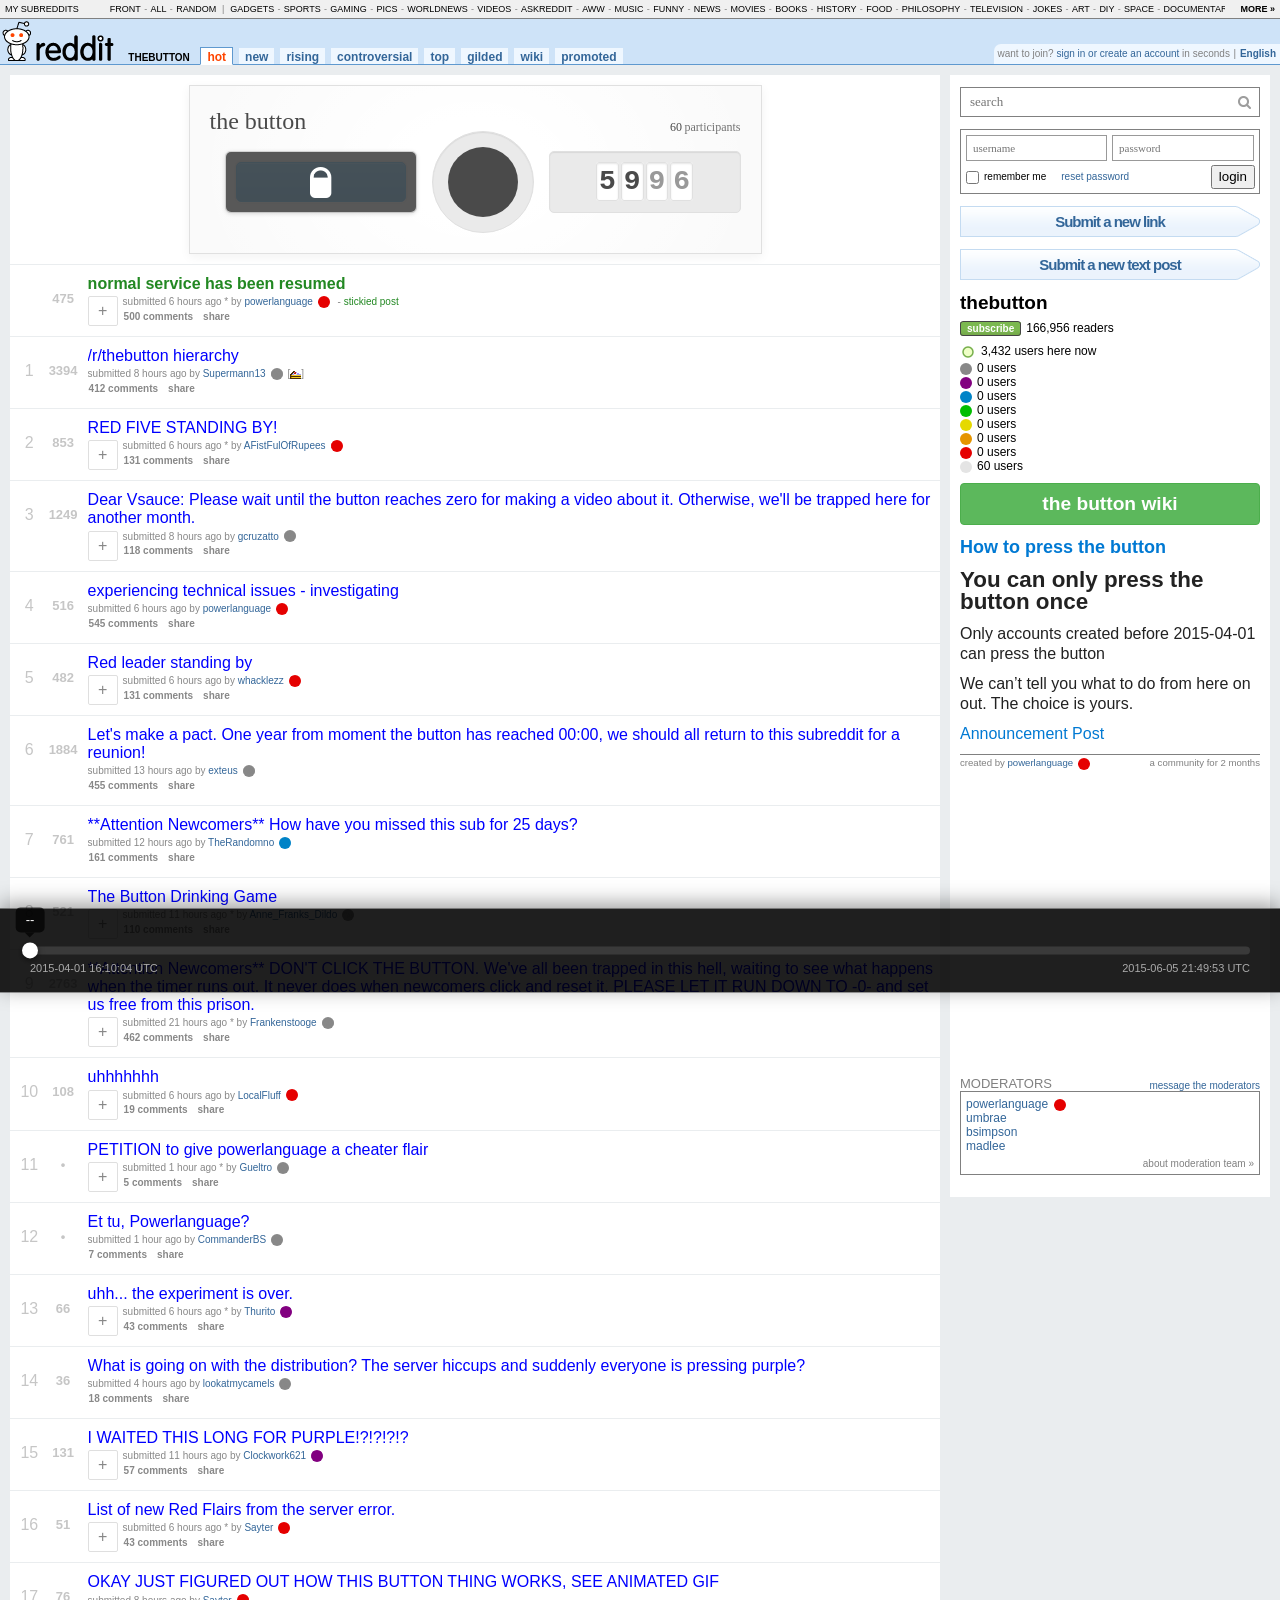
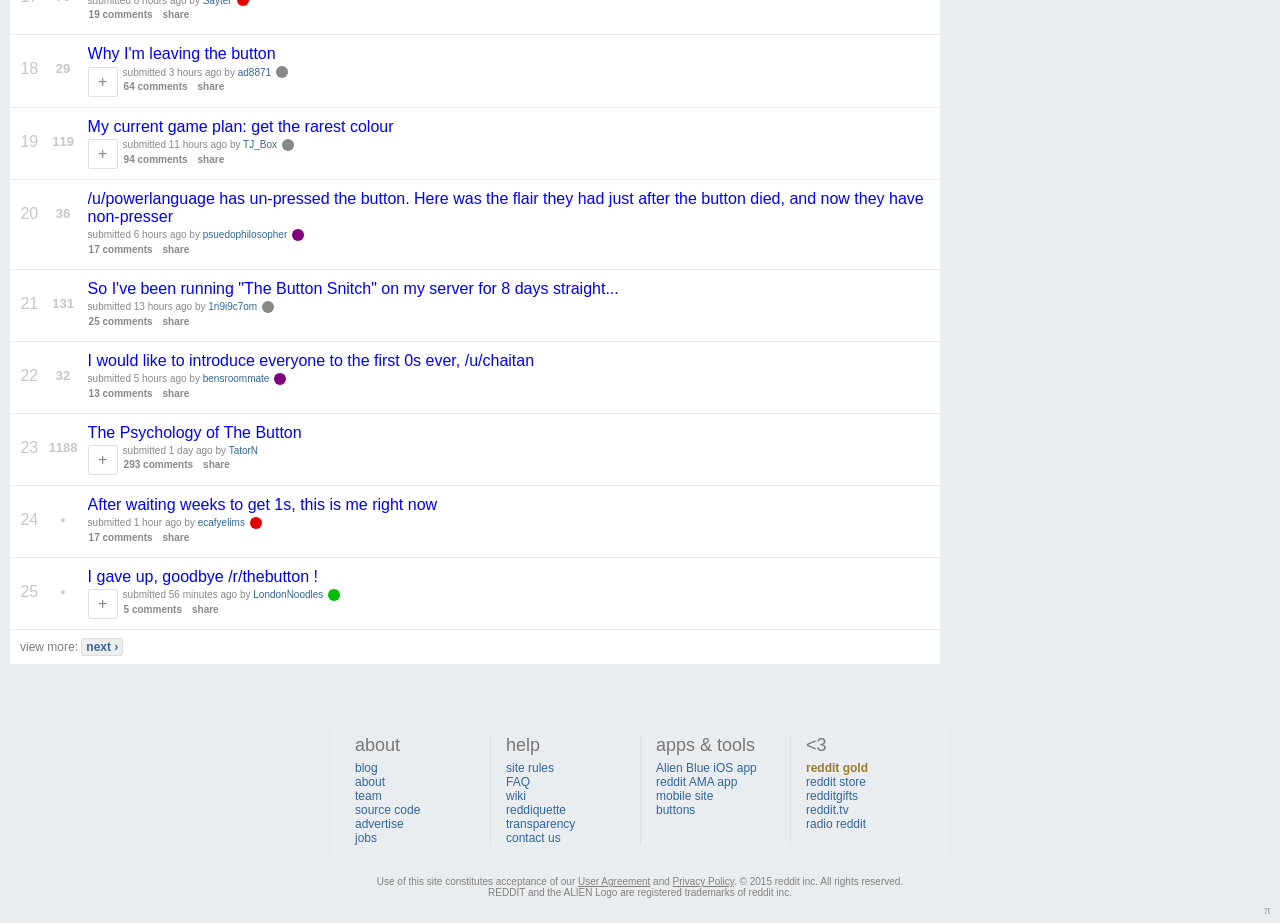
==== commit 0dbedc54: "Remove newsletter signup; link site URL in README" ====
--- a/index.html
+++ b/index.html
@@ -21,7 +21,7 @@
 
 <h4><a href="/web/20150426001859/https://www.reddit.com/r/blog/comments/312jt1/the_button/">Announcement Post</a></h4>
 </div>
-</div></form><div class="bottom">created&#32;by&#32;<a href="https://www.reddit.com/user/powerlanguage" class="author may-blank id-t2_5wqa4">powerlanguage</a><span class="flair flair-press-1" title="4s">4s</span><span class="userattrs"></span><span class="age">a community for&#32;<time title="Tue Feb 3 21:56:36 2015 UTC" datetime="2015-02-03T13:56:36-08:00">2 months</time></span></div><div class="clear"></div></div></div><div class="spacer"><iframe id="ad_main" frameborder="0" scrolling="no" name="ad_main" src="https://web.archive.org/web/20150426001859if_/https://static.adzerk.net/reddit/ads.html?sr=thebutton,loggedout&amp;bust2#https://www.reddit.com"></iframe><script type="text/javascript">$(function() { var ad = $("#ad_main"); if(!ad.length || ad.height() == 0 || ad.width() == 0 || ad.offset().left == 0) { $(".footer").append("<img alt='' src='https://pixel.redditmedia.com/pixel/of_defenestration.png?hash=adblock0e31bc319d5b5882b0cddf147f4ce1da5ac9c731&id=adblock&random=" + Math.random()*10000000000000000 + "'/>"); $(window).trigger('adBlockEnabled', true) } else { $(window).trigger('adBlockEnabled', false) } });</script></div><div class="spacer"><div class="sidecontentbox "><a class="helplink" href="/web/20150426001859/https://www.reddit.com/message/compose?to=%2Fr%2Fthebutton">message the moderators</a><div class="title"><h1>MODERATORS</h1></div><ul class="content"><li><a href="https://www.reddit.com/user/powerlanguage" class="author may-blank id-t2_5wqa4">powerlanguage</a><span class="flair flair-press-1" title="4s">4s</span><span class="userattrs"></span></li><li><a href="https://www.reddit.com/user/umbrae" class="author may-blank id-t2_1jsxv">umbrae</a><span class="userattrs"></span></li><li><a href="https://www.reddit.com/user/bsimpson" class="author may-blank id-t2_3c639">bsimpson</a><span class="userattrs"></span></li><li><a href="https://www.reddit.com/user/madlee" class="author may-blank id-t2_3q98d">madlee</a><span class="userattrs"></span></li><li class="more"><a href="/web/20150426001859/https://www.reddit.com/r/thebutton/about/moderators">about moderation team &raquo;</a></li></ul></div></div></div><a name="content"></a><div class="content" role="main"><section hidden class="infobar newsletterbar newsletter-container"><header><h1 class="subscribe-callout"><a href="/web/20150426001859/https://www.reddit.com/newsletter"><img src="assets/subscribe-header.svg" alt="subscribe to our newsletter"></a></h1><div class="subscribe-thanks"><img src="assets/subscribe-header-thanks.svg" alt="_('thanks for subscribing')"/></div><h2 class="result-message">get the best of reddit, delivered once a week</h2></header><form class="newsletter-signup form-v2 c-form-inline" method="post" action="https://www.reddit.com/api/newsletter.json"><input type="hidden" name="uh" value=""/><input type="hidden" name="source" value="newsletterbar"><div class="c-form-group "><label for="email" class="screenreader-only">email:</label><input value="" name="email" class="c-form-control" type="email" placeholder="enter your email" data-validate-url="/api/check_email.json" data-validate-on="change blur"><div class="c-form-control-feedback-wrapper inside-input"><span class="c-form-control-feedback c-form-control-feedback-throbber"></span><span class="c-form-control-feedback c-form-control-feedback-error" title=""></span><span class="c-form-control-feedback c-form-control-feedback-success"></span></div></div><button type="submit" class="c-btn c-btn-highlight">subscribe</button></form><a href="#" class="newsletter-close" title="close">&times;</a></section><div class="spacer"><div class="thebutton-wrap active"><form class="thebutton-form"><div class="thebutton-counter"><span class="thebutton-participants">0</span>&#32;<span class="thebutton-participants-description">&#32;participants</span></div><h1>the button</h1><div class="thebutton-container active locked"><button id="thebutton" title="BUTTON PRESS BUTTON PRESS IT BUTTON THE BUTTON PRESS IT PRESS THE BUTTON BUTTON BUTTON PRESS IT THE BUTTON THE BUTTON PRESS BUTTON IT PRESS IT THE BUTTON PRESS IT NOW">the button</button></div><div class="thebutton-pie-container"><div class="thebutton-pie"></div></div><div class="thebutton-container"><span id="thebutton-timer"><span class="thebutton-numeral" id="thebutton-s-10s">?</span><span class="thebutton-numeral" id="thebutton-s-1s">?</span><span class="thebutton-numeral" id="thebutton-s-100ms">?</span><span class="thebutton-numeral" id="thebutton-s-10ms">?</span></span></div></form></div></div><div class="spacer"><style>body >.content .link .rank, .rank-spacer { width: 2.2ex } body >.content .link .midcol, .midcol-spacer { width: 5.1ex }</style><div id="siteTable" class="sitetable linklisting"><div class=" thing id-t3_33u9ze odd  stickied link self" onclick="click_thing(this)" data-fullname="t3_33u9ze"><p class="parent"></p><span class="rank"></span><div class="midcol unvoted"><div class="arrow up login-required" onclick="$(this).vote(r.config.vote_hash, null, event)" role="button" aria-label="upvote" tabindex="0"></div><div class="score dislikes">474</div><div class="score unvoted">475</div><div class="score likes">476</div><div class="arrow down login-required" onclick="$(this).vote(r.config.vote_hash, null, event)" role="button" aria-label="downvote" tabindex="0"></div></div><div class="entry unvoted"><p class="title"><a class="title may-blank " href="/web/20150426001859/https://www.reddit.com/r/thebutton/comments/33u9ze/normal_service_has_been_resumed/" tabindex="1">normal service has been resumed</a>&#32;<span class="domain">(<a href="/web/20150426001859/https://www.reddit.com/r/thebutton/">self.thebutton</a>)</span></p><div class="expando-button collapsed selftext" onclick="expando_child(this)"></div><p class="tagline">submitted&#32;<time title="Sat Apr 25 18:12:04 2015 UTC" datetime="2015-04-25T18:12:04+00:00" class="live-timestamp">6 hours ago</time>&#32;<time class="edited-timestamp" title="last edited 6 hours ago" datetime="2015-04-25T18:14:15+00:00">*</time>&#32;by&#32;<a href="https://www.reddit.com/user/powerlanguage" class="author may-blank id-t2_5wqa4">powerlanguage</a><span class="flair flair-press-1" title="4s">4s</span><span class="userattrs"></span>&#32;-&#32;<span class="stickied-tagline" title="selected by this subreddit's moderators">stickied post</span></p><ul class="flat-list buttons"><li class="first"><a href="https://www.reddit.com/r/thebutton/comments/33u9ze/normal_service_has_been_resumed/" class="comments may-blank">500 comments</a></li><li class="share"><span class="share-button toggle" style=""><a class="option active login-required" href="#" tabindex="100">share</a><a class="option " href="#">cancel</a></span></li></ul><div class="expando" style="display: none"><span class="error">loading...</span></div></div><div class="child"></div><div class="clearleft"></div></div><div class="clearleft"></div><div class=" thing id-t3_33trms even  link " onclick="click_thing(this)" data-fullname="t3_33trms"><p class="parent"></p><span class="rank">1</span><div class="midcol unvoted"><div class="arrow up login-required" onclick="$(this).vote(r.config.vote_hash, null, event)" role="button" aria-label="upvote" tabindex="0"></div><div class="score dislikes">3393</div><div class="score unvoted">3394</div><div class="score likes">3395</div><div class="arrow down login-required" onclick="$(this).vote(r.config.vote_hash, null, event)" role="button" aria-label="downvote" tabindex="0"></div></div><div class="entry unvoted"><p class="title"><a class="title may-blank " href="http://imgur.com/dfJESIj" tabindex="1">/r/thebutton hierarchy</a>&#32;<span class="domain">(<a href="/web/20150426001859/https://www.reddit.com/domain/imgur.com/">imgur.com</a>)</span></p><p class="tagline">submitted&#32;<time title="Sat Apr 25 15:36:50 2015 UTC" datetime="2015-04-25T15:36:50+00:00" class="live-timestamp">8 hours ago</time>&#32;by&#32;<a href="https://www.reddit.com/user/Supermann13" class="author cakeday may-blank id-t2_bgfse">Supermann13</a><span class="flair flair-no-press" title="non presser">non presser</span><span class="userattrs">[<a class="cakeday" title="Supermann13 just celebrated a reddit birthday!" href="/web/20150426001859/https://www.reddit.com/user/Supermann13">&#x1F370;</a>]</span></p><ul class="flat-list buttons"><li class="first"><a href="https://www.reddit.com/r/thebutton/comments/33trms/rthebutton_hierarchy/" class="comments may-blank">412 comments</a></li><li class="share"><span class="share-button toggle" style=""><a class="option active login-required" href="#" tabindex="100">share</a><a class="option " href="#">cancel</a></span></li></ul><div class="expando" style="display: none"><span class="error">loading...</span></div></div><div class="child"></div><div class="clearleft"></div></div><div class="clearleft"></div><div class=" thing id-t3_33u9k5 odd  link self" onclick="click_thing(this)" data-fullname="t3_33u9k5"><p class="parent"></p><span class="rank">2</span><div class="midcol unvoted"><div class="arrow up login-required" onclick="$(this).vote(r.config.vote_hash, null, event)" role="button" aria-label="upvote" tabindex="0"></div><div class="score dislikes">852</div><div class="score unvoted">853</div><div class="score likes">854</div><div class="arrow down login-required" onclick="$(this).vote(r.config.vote_hash, null, event)" role="button" aria-label="downvote" tabindex="0"></div></div><div class="entry unvoted"><p class="title"><a class="title may-blank " href="/web/20150426001859/https://www.reddit.com/r/thebutton/comments/33u9k5/red_five_standing_by/" tabindex="1">RED FIVE STANDING BY!</a>&#32;<span class="domain">(<a href="/web/20150426001859/https://www.reddit.com/r/thebutton/">self.thebutton</a>)</span></p><div class="expando-button collapsed selftext" onclick="expando_child(this)"></div><p class="tagline">submitted&#32;<time title="Sat Apr 25 18:08:44 2015 UTC" datetime="2015-04-25T18:08:44+00:00" class="live-timestamp">6 hours ago</time>&#32;<time class="edited-timestamp" title="last edited 6 hours ago" datetime="2015-04-25T18:17:47+00:00">*</time>&#32;by&#32;<a href="https://www.reddit.com/user/AFistFulOfRupees" class="author may-blank id-t2_bqk4e">AFistFulOfRupees</a><span class="flair flair-press-1" title="5s">5s</span><span class="userattrs"></span></p><ul class="flat-list buttons"><li class="first"><a href="https://www.reddit.com/r/thebutton/comments/33u9k5/red_five_standing_by/" class="comments may-blank">131 comments</a></li><li class="share"><span class="share-button toggle" style=""><a class="option active login-required" href="#" tabindex="100">share</a><a class="option " href="#">cancel</a></span></li></ul><div class="expando" style="display: none"><span class="error">loading...</span></div></div><div class="child"></div><div class="clearleft"></div></div><div class="clearleft"></div><div class=" thing id-t3_33tua3 even  link self" onclick="click_thing(this)" data-fullname="t3_33tua3"><p class="parent"></p><span class="rank">3</span><div class="midcol unvoted"><div class="arrow up login-required" onclick="$(this).vote(r.config.vote_hash, null, event)" role="button" aria-label="upvote" tabindex="0"></div><div class="score dislikes">1248</div><div class="score unvoted">1249</div><div class="score likes">1250</div><div class="arrow down login-required" onclick="$(this).vote(r.config.vote_hash, null, event)" role="button" aria-label="downvote" tabindex="0"></div></div><div class="entry unvoted"><p class="title"><a class="title may-blank " href="/web/20150426001859/https://www.reddit.com/r/thebutton/comments/33tua3/dear_vsauce_please_wait_until_the_button_reaches/" tabindex="1">Dear Vsauce: Please wait until the button reaches zero for making a video about it. Otherwise, we'll be trapped here for another month.</a>&#32;<span class="domain">(<a href="/web/20150426001859/https://www.reddit.com/r/thebutton/">self.thebutton</a>)</span></p><div class="expando-button collapsed selftext" onclick="expando_child(this)"></div><p class="tagline">submitted&#32;<time title="Sat Apr 25 16:00:34 2015 UTC" datetime="2015-04-25T16:00:34+00:00" class="live-timestamp">8 hours ago</time>&#32;by&#32;<a href="https://www.reddit.com/user/gcruzatto" class="author may-blank id-t2_ew2jl">gcruzatto</a><span class="flair flair-no-press" title="non presser">non presser</span><span class="userattrs"></span></p><ul class="flat-list buttons"><li class="first"><a href="https://www.reddit.com/r/thebutton/comments/33tua3/dear_vsauce_please_wait_until_the_button_reaches/" class="comments may-blank">118 comments</a></li><li class="share"><span class="share-button toggle" style=""><a class="option active login-required" href="#" tabindex="100">share</a><a class="option " href="#">cancel</a></span></li></ul><div class="expando" style="display: none"><span class="error">loading...</span></div></div><div class="child"></div><div class="clearleft"></div></div><div class="clearleft"></div><div class=" thing id-t3_33u8ac odd  link self" onclick="click_thing(this)" data-fullname="t3_33u8ac"><p class="parent"></p><span class="rank">4</span><div class="midcol unvoted"><div class="arrow up login-required" onclick="$(this).vote(r.config.vote_hash, null, event)" role="button" aria-label="upvote" tabindex="0"></div><div class="score dislikes">515</div><div class="score unvoted">516</div><div class="score likes">517</div><div class="arrow down login-required" onclick="$(this).vote(r.config.vote_hash, null, event)" role="button" aria-label="downvote" tabindex="0"></div></div><div class="entry unvoted"><p class="title"><a class="title may-blank " href="/web/20150426001859/https://www.reddit.com/r/thebutton/comments/33u8ac/experiencing_technical_issues_investigating/" tabindex="1">experiencing technical issues - investigating</a>&#32;<span class="domain">(<a href="/web/20150426001859/https://www.reddit.com/r/thebutton/">self.thebutton</a>)</span></p><p class="tagline">submitted&#32;<time title="Sat Apr 25 17:58:56 2015 UTC" datetime="2015-04-25T17:58:56+00:00" class="live-timestamp">6 hours ago</time>&#32;by&#32;<a href="https://www.reddit.com/user/powerlanguage" class="author may-blank id-t2_5wqa4">powerlanguage</a><span class="flair flair-press-1" title="4s">4s</span><span class="userattrs"></span></p><ul class="flat-list buttons"><li class="first"><a href="https://www.reddit.com/r/thebutton/comments/33u8ac/experiencing_technical_issues_investigating/" class="comments may-blank">545 comments</a></li><li class="share"><span class="share-button toggle" style=""><a class="option active login-required" href="#" tabindex="100">share</a><a class="option " href="#">cancel</a></span></li></ul><div class="expando" style="display: none"><span class="error">loading...</span></div></div><div class="child"></div><div class="clearleft"></div></div><div class="clearleft"></div><div class=" thing id-t3_33u8c5 even  link self" onclick="click_thing(this)" data-fullname="t3_33u8c5"><p class="parent"></p><span class="rank">5</span><div class="midcol unvoted"><div class="arrow up login-required" onclick="$(this).vote(r.config.vote_hash, null, event)" role="button" aria-label="upvote" tabindex="0"></div><div class="score dislikes">481</div><div class="score unvoted">482</div><div class="score likes">483</div><div class="arrow down login-required" onclick="$(this).vote(r.config.vote_hash, null, event)" role="button" aria-label="downvote" tabindex="0"></div></div><div class="entry unvoted"><p class="title"><a class="title may-blank " href="/web/20150426001859/https://www.reddit.com/r/thebutton/comments/33u8c5/red_leader_standing_by/" tabindex="1">Red leader standing by</a>&#32;<span class="domain">(<a href="/web/20150426001859/https://www.reddit.com/r/thebutton/">self.thebutton</a>)</span></p><div class="expando-button collapsed selftext" onclick="expando_child(this)"></div><p class="tagline">submitted&#32;<time title="Sat Apr 25 17:59:12 2015 UTC" datetime="2015-04-25T17:59:12+00:00" class="live-timestamp">6 hours ago</time>&#32;by&#32;<a href="https://www.reddit.com/user/whacklezz" class="author may-blank id-t2_fdtrn">whacklezz</a><span class="flair flair-press-1" title="1s">1s</span><span class="userattrs"></span></p><ul class="flat-list buttons"><li class="first"><a href="https://www.reddit.com/r/thebutton/comments/33u8c5/red_leader_standing_by/" class="comments may-blank">131 comments</a></li><li class="share"><span class="share-button toggle" style=""><a class="option active login-required" href="#" tabindex="100">share</a><a class="option " href="#">cancel</a></span></li></ul><div class="expando" style="display: none"><span class="error">loading...</span></div></div><div class="child"></div><div class="clearleft"></div></div><div class="clearleft"></div><div class=" thing id-t3_33t38u odd  link self" onclick="click_thing(this)" data-fullname="t3_33t38u"><p class="parent"></p><span class="rank">6</span><div class="midcol unvoted"><div class="arrow up login-required" onclick="$(this).vote(r.config.vote_hash, null, event)" role="button" aria-label="upvote" tabindex="0"></div><div class="score dislikes">1883</div><div class="score unvoted">1884</div><div class="score likes">1885</div><div class="arrow down login-required" onclick="$(this).vote(r.config.vote_hash, null, event)" role="button" aria-label="downvote" tabindex="0"></div></div><div class="entry unvoted"><p class="title"><a class="title may-blank " href="/web/20150426001859/https://www.reddit.com/r/thebutton/comments/33t38u/lets_make_a_pact_one_year_from_moment_the_button/" tabindex="1">Let's make a pact. One year from moment the button has reached 00:00, we should all return to this subreddit for a reunion!</a>&#32;<span class="domain">(<a href="/web/20150426001859/https://www.reddit.com/r/thebutton/">self.thebutton</a>)</span></p><p class="tagline">submitted&#32;<time title="Sat Apr 25 10:23:11 2015 UTC" datetime="2015-04-25T10:23:11+00:00" class="live-timestamp">13 hours ago</time>&#32;by&#32;<a href="https://www.reddit.com/user/exteus" class="author may-blank id-t2_hnai4">exteus</a><span class="flair flair-no-press" title="non presser">non presser</span><span class="userattrs"></span></p><ul class="flat-list buttons"><li class="first"><a href="https://www.reddit.com/r/thebutton/comments/33t38u/lets_make_a_pact_one_year_from_moment_the_button/" class="comments may-blank">455 comments</a></li><li class="share"><span class="share-button toggle" style=""><a class="option active login-required" href="#" tabindex="100">share</a><a class="option " href="#">cancel</a></span></li></ul><div class="expando" style="display: none"><span class="error">loading...</span></div></div><div class="child"></div><div class="clearleft"></div></div><div class="clearleft"></div><div class=" thing id-t3_33t774 even  link self" onclick="click_thing(this)" data-fullname="t3_33t774"><p class="parent"></p><span class="rank">7</span><div class="midcol unvoted"><div class="arrow up login-required" onclick="$(this).vote(r.config.vote_hash, null, event)" role="button" aria-label="upvote" tabindex="0"></div><div class="score dislikes">760</div><div class="score unvoted">761</div><div class="score likes">762</div><div class="arrow down login-required" onclick="$(this).vote(r.config.vote_hash, null, event)" role="button" aria-label="downvote" tabindex="0"></div></div><div class="entry unvoted"><p class="title"><a class="title may-blank " href="/web/20150426001859/https://www.reddit.com/r/thebutton/comments/33t774/attention_newcomers_how_have_you_missed_this_sub/" tabindex="1">**Attention Newcomers** How have you missed this sub for 25 days?</a>&#32;<span class="domain">(<a href="/web/20150426001859/https://www.reddit.com/r/thebutton/">self.thebutton</a>)</span></p><p class="tagline">submitted&#32;<time title="Sat Apr 25 11:30:55 2015 UTC" datetime="2015-04-25T11:30:55+00:00" class="live-timestamp">12 hours ago</time>&#32;by&#32;<a href="https://www.reddit.com/user/TheRandomno" class="author may-blank id-t2_jmox1">TheRandomno</a><span class="flair flair-press-5" title="49s">49s</span><span class="userattrs"></span></p><ul class="flat-list buttons"><li class="first"><a href="https://www.reddit.com/r/thebutton/comments/33t774/attention_newcomers_how_have_you_missed_this_sub/" class="comments may-blank">161 comments</a></li><li class="share"><span class="share-button toggle" style=""><a class="option active login-required" href="#" tabindex="100">share</a><a class="option " href="#">cancel</a></span></li></ul><div class="expando" style="display: none"><span class="error">loading...</span></div></div><div class="child"></div><div class="clearleft"></div></div><div class="clearleft"></div><div class=" thing id-t3_33te1d odd  link self" onclick="click_thing(this)" data-fullname="t3_33te1d"><p class="parent"></p><span class="rank">8</span><div class="midcol unvoted"><div class="arrow up login-required" onclick="$(this).vote(r.config.vote_hash, null, event)" role="button" aria-label="upvote" tabindex="0"></div><div class="score dislikes">520</div><div class="score unvoted">521</div><div class="score likes">522</div><div class="arrow down login-required" onclick="$(this).vote(r.config.vote_hash, null, event)" role="button" aria-label="downvote" tabindex="0"></div></div><div class="entry unvoted"><p class="title"><a class="title may-blank " href="/web/20150426001859/https://www.reddit.com/r/thebutton/comments/33te1d/the_button_drinking_game/" tabindex="1">The Button Drinking Game</a>&#32;<span class="domain">(<a href="/web/20150426001859/https://www.reddit.com/r/thebutton/">self.thebutton</a>)</span></p><div class="expando-button collapsed selftext" onclick="expando_child(this)"></div><p class="tagline">submitted&#32;<time title="Sat Apr 25 13:09:24 2015 UTC" datetime="2015-04-25T13:09:24+00:00" class="live-timestamp">11 hours ago</time>&#32;<time class="edited-timestamp" title="last edited 7 hours ago" datetime="2015-04-25T16:23:22+00:00">*</time>&#32;by&#32;<a href="https://www.reddit.com/user/Anne_Franks_Dildo" class="author may-blank id-t2_klx42">Anne_Franks_Dildo</a><span class="flair flair-no-press" title="non presser">non presser</span><span class="userattrs"></span></p><ul class="flat-list buttons"><li class="first"><a href="https://www.reddit.com/r/thebutton/comments/33te1d/the_button_drinking_game/" class="comments may-blank">110 comments</a></li><li class="share"><span class="share-button toggle" style=""><a class="option active login-required" href="#" tabindex="100">share</a><a class="option " href="#">cancel</a></span></li></ul><div class="expando" style="display: none"><span class="error">loading...</span></div></div><div class="child"></div><div class="clearleft"></div></div><div class="clearleft"></div><div class=" thing id-t3_33s9fw even  link self" onclick="click_thing(this)" data-fullname="t3_33s9fw"><p class="parent"></p><span class="rank">9</span><div class="midcol unvoted"><div class="arrow up login-required" onclick="$(this).vote(r.config.vote_hash, null, event)" role="button" aria-label="upvote" tabindex="0"></div><div class="score dislikes">2762</div><div class="score unvoted">2763</div><div class="score likes">2764</div><div class="arrow down login-required" onclick="$(this).vote(r.config.vote_hash, null, event)" role="button" aria-label="downvote" tabindex="0"></div></div><div class="entry unvoted"><p class="title"><a class="title may-blank " href="/web/20150426001859/https://www.reddit.com/r/thebutton/comments/33s9fw/attention_newcomers_dont_click_the_button_weve/" tabindex="1">**Attention Newcomers** DON'T CLICK THE BUTTON. We've all been trapped in this hell, waiting to see what happens when the timer runs out. It never does when newcomers click and reset it. PLEASE LET IT RUN DOWN TO -0- and set us free from this prison.</a>&#32;<span class="domain">(<a href="/web/20150426001859/https://www.reddit.com/r/thebutton/">self.thebutton</a>)</span></p><div class="expando-button collapsed selftext" onclick="expando_child(this)"></div><p class="tagline">submitted&#32;<time title="Sat Apr 25 03:14:03 2015 UTC" datetime="2015-04-25T03:14:03+00:00" class="live-timestamp">21 hours ago</time>&#32;<time class="edited-timestamp" title="last edited 20 hours ago" datetime="2015-04-25T03:49:50+00:00">*</time>&#32;by&#32;<a href="https://www.reddit.com/user/Frankenstooge" class="author may-blank id-t2_51ckx">Frankenstooge</a><span class="flair flair-no-press" title="non presser">non presser</span><span class="userattrs"></span></p><ul class="flat-list buttons"><li class="first"><a href="https://www.reddit.com/r/thebutton/comments/33s9fw/attention_newcomers_dont_click_the_button_weve/" class="comments may-blank">462 comments</a></li><li class="share"><span class="share-button toggle" style=""><a class="option active login-required" href="#" tabindex="100">share</a><a class="option " href="#">cancel</a></span></li></ul><div class="expando" style="display: none"><span class="error">loading...</span></div></div><div class="child"></div><div class="clearleft"></div></div><div class="clearleft"></div><div class=" thing id-t3_33u89w odd  link self" onclick="click_thing(this)" data-fullname="t3_33u89w"><p class="parent"></p><span class="rank">10</span><div class="midcol unvoted"><div class="arrow up login-required" onclick="$(this).vote(r.config.vote_hash, null, event)" role="button" aria-label="upvote" tabindex="0"></div><div class="score dislikes">107</div><div class="score unvoted">108</div><div class="score likes">109</div><div class="arrow down login-required" onclick="$(this).vote(r.config.vote_hash, null, event)" role="button" aria-label="downvote" tabindex="0"></div></div><div class="entry unvoted"><p class="title"><a class="title may-blank " href="/web/20150426001859/https://www.reddit.com/r/thebutton/comments/33u89w/uhhhhhhh/" tabindex="1">uhhhhhhh</a>&#32;<span class="domain">(<a href="/web/20150426001859/https://www.reddit.com/r/thebutton/">self.thebutton</a>)</span></p><div class="expando-button collapsed selftext" onclick="expando_child(this)"></div><p class="tagline">submitted&#32;<time title="Sat Apr 25 17:58:51 2015 UTC" datetime="2015-04-25T17:58:51+00:00" class="live-timestamp">6 hours ago</time>&#32;by&#32;<a href="https://www.reddit.com/user/LocalFluff" class="author may-blank id-t2_8m7o6">LocalFluff</a><span class="flair flair-press-1" title="1s">1s</span><span class="userattrs"></span></p><ul class="flat-list buttons"><li class="first"><a href="https://www.reddit.com/r/thebutton/comments/33u89w/uhhhhhhh/" class="comments may-blank">19 comments</a></li><li class="share"><span class="share-button toggle" style=""><a class="option active login-required" href="#" tabindex="100">share</a><a class="option " href="#">cancel</a></span></li></ul><div class="expando" style="display: none"><span class="error">loading...</span></div></div><div class="child"></div><div class="clearleft"></div></div><div class="clearleft"></div><div class=" thing id-t3_33v81c even  link self" onclick="click_thing(this)" data-fullname="t3_33v81c"><p class="parent"></p><span class="rank">11</span><div class="midcol unvoted"><div class="arrow up login-required" onclick="$(this).vote(r.config.vote_hash, null, event)" role="button" aria-label="upvote" tabindex="0"></div><div class="score likes">&bull;</div><div class="score unvoted">&bull;</div><div class="score dislikes">&bull;</div><div class="arrow down login-required" onclick="$(this).vote(r.config.vote_hash, null, event)" role="button" aria-label="downvote" tabindex="0"></div></div><div class="entry unvoted"><p class="title"><a class="title may-blank " href="/web/20150426001859/https://www.reddit.com/r/thebutton/comments/33v81c/petition_to_give_powerlanguage_a_cheater_flair/" tabindex="1">PETITION to give powerlanguage a cheater flair</a>&#32;<span class="domain">(<a href="/web/20150426001859/https://www.reddit.com/r/thebutton/">self.thebutton</a>)</span></p><div class="expando-button collapsed selftext" onclick="expando_child(this)"></div><p class="tagline">submitted&#32;<time title="Sat Apr 25 23:13:01 2015 UTC" datetime="2015-04-25T23:13:01+00:00" class="live-timestamp">1 hour ago</time>&#32;<time class="edited-timestamp" title="last edited 1 hour ago" datetime="2015-04-25T23:16:00+00:00">*</time>&#32;by&#32;<a href="https://www.reddit.com/user/Gueltro" class="author may-blank id-t2_bltrg">Gueltro</a><span class="flair flair-no-press" title="non presser">non presser</span><span class="userattrs"></span></p><ul class="flat-list buttons"><li class="first"><a href="https://www.reddit.com/r/thebutton/comments/33v81c/petition_to_give_powerlanguage_a_cheater_flair/" class="comments may-blank">5 comments</a></li><li class="share"><span class="share-button toggle" style=""><a class="option active login-required" href="#" tabindex="100">share</a><a class="option " href="#">cancel</a></span></li></ul><div class="expando" style="display: none"><span class="error">loading...</span></div></div><div class="child"></div><div class="clearleft"></div></div><div class="clearleft"></div><div class=" thing id-t3_33v4o6 odd  link " onclick="click_thing(this)" data-fullname="t3_33v4o6"><p class="parent"></p><span class="rank">12</span><div class="midcol unvoted"><div class="arrow up login-required" onclick="$(this).vote(r.config.vote_hash, null, event)" role="button" aria-label="upvote" tabindex="0"></div><div class="score likes">&bull;</div><div class="score unvoted">&bull;</div><div class="score dislikes">&bull;</div><div class="arrow down login-required" onclick="$(this).vote(r.config.vote_hash, null, event)" role="button" aria-label="downvote" tabindex="0"></div></div><div class="entry unvoted"><p class="title"><a class="title may-blank " href="http://i.imgur.com/BU8egGp.png" tabindex="1">Et tu, Powerlanguage?</a>&#32;<span class="domain">(<a href="/web/20150426001859/https://www.reddit.com/domain/i.imgur.com/">i.imgur.com</a>)</span></p><p class="tagline">submitted&#32;<time title="Sat Apr 25 22:42:01 2015 UTC" datetime="2015-04-25T22:42:01+00:00" class="live-timestamp">1 hour ago</time>&#32;by&#32;<a href="https://www.reddit.com/user/CommanderBS" class="author may-blank id-t2_c6u5q">CommanderBS</a><span class="flair flair-no-press" title="non presser">non presser</span><span class="userattrs"></span></p><ul class="flat-list buttons"><li class="first"><a href="https://www.reddit.com/r/thebutton/comments/33v4o6/et_tu_powerlanguage/" class="comments may-blank">7 comments</a></li><li class="share"><span class="share-button toggle" style=""><a class="option active login-required" href="#" tabindex="100">share</a><a class="option " href="#">cancel</a></span></li></ul><div class="expando" style="display: none"><span class="error">loading...</span></div></div><div class="child"></div><div class="clearleft"></div></div><div class="clearleft"></div><div class=" thing id-t3_33u7vc even  link self" onclick="click_thing(this)" data-fullname="t3_33u7vc"><p class="parent"></p><span class="rank">13</span><div class="midcol unvoted"><div class="arrow up login-required" onclick="$(this).vote(r.config.vote_hash, null, event)" role="button" aria-label="upvote" tabindex="0"></div><div class="score dislikes">65</div><div class="score unvoted">66</div><div class="score likes">67</div><div class="arrow down login-required" onclick="$(this).vote(r.config.vote_hash, null, event)" role="button" aria-label="downvote" tabindex="0"></div></div><div class="entry unvoted"><p class="title"><a class="title may-blank " href="/web/20150426001859/https://www.reddit.com/r/thebutton/comments/33u7vc/uhh_the_experiment_is_over/" tabindex="1">uhh... the experiment is over.</a>&#32;<span class="domain">(<a href="/web/20150426001859/https://www.reddit.com/r/thebutton/">self.thebutton</a>)</span></p><div class="expando-button collapsed selftext" onclick="expando_child(this)"></div><p class="tagline">submitted&#32;<time title="Sat Apr 25 17:56:10 2015 UTC" datetime="2015-04-25T17:56:10+00:00" class="live-timestamp">6 hours ago</time>&#32;<time class="edited-timestamp" title="last edited 2 hours ago" datetime="2015-04-25T21:28:14+00:00">*</time>&#32;by&#32;<a href="https://www.reddit.com/user/Thurito" class="author may-blank id-t2_8thv9">Thurito</a><span class="flair flair-press-6" title="60s">60s</span><span class="userattrs"></span></p><ul class="flat-list buttons"><li class="first"><a href="https://www.reddit.com/r/thebutton/comments/33u7vc/uhh_the_experiment_is_over/" class="comments may-blank">43 comments</a></li><li class="share"><span class="share-button toggle" style=""><a class="option active login-required" href="#" tabindex="100">share</a><a class="option " href="#">cancel</a></span></li></ul><div class="expando" style="display: none"><span class="error">loading...</span></div></div><div class="child"></div><div class="clearleft"></div></div><div class="clearleft"></div><div class=" thing id-t3_33umxi odd  link " onclick="click_thing(this)" data-fullname="t3_33umxi"><p class="parent"></p><span class="rank">14</span><div class="midcol unvoted"><div class="arrow up login-required" onclick="$(this).vote(r.config.vote_hash, null, event)" role="button" aria-label="upvote" tabindex="0"></div><div class="score dislikes">35</div><div class="score unvoted">36</div><div class="score likes">37</div><div class="arrow down login-required" onclick="$(this).vote(r.config.vote_hash, null, event)" role="button" aria-label="downvote" tabindex="0"></div></div><div class="entry unvoted"><p class="title"><a class="title may-blank " href="http://i.imgur.com/iwBLSzy.png" tabindex="1">What is going on with the distribution? The server hiccups and suddenly everyone is pressing purple?</a>&#32;<span class="domain">(<a href="/web/20150426001859/https://www.reddit.com/domain/i.imgur.com/">i.imgur.com</a>)</span></p><p class="tagline">submitted&#32;<time title="Sat Apr 25 20:03:44 2015 UTC" datetime="2015-04-25T20:03:44+00:00" class="live-timestamp">4 hours ago</time>&#32;by&#32;<a href="https://www.reddit.com/user/lookatmycamels" class="author may-blank id-t2_e1fxp">lookatmycamels</a><span class="flair flair-no-press" title="non presser">non presser</span><span class="userattrs"></span></p><ul class="flat-list buttons"><li class="first"><a href="https://www.reddit.com/r/thebutton/comments/33umxi/what_is_going_on_with_the_distribution_the_server/" class="comments may-blank">18 comments</a></li><li class="share"><span class="share-button toggle" style=""><a class="option active login-required" href="#" tabindex="100">share</a><a class="option " href="#">cancel</a></span></li></ul><div class="expando" style="display: none"><span class="error">loading...</span></div></div><div class="child"></div><div class="clearleft"></div></div><div class="clearleft"></div><div class=" thing id-t3_33tcwt even  link self" onclick="click_thing(this)" data-fullname="t3_33tcwt"><p class="parent"></p><span class="rank">15</span><div class="midcol unvoted"><div class="arrow up login-required" onclick="$(this).vote(r.config.vote_hash, null, event)" role="button" aria-label="upvote" tabindex="0"></div><div class="score dislikes">130</div><div class="score unvoted">131</div><div class="score likes">132</div><div class="arrow down login-required" onclick="$(this).vote(r.config.vote_hash, null, event)" role="button" aria-label="downvote" tabindex="0"></div></div><div class="entry unvoted"><p class="title"><a class="title may-blank " href="/web/20150426001859/https://www.reddit.com/r/thebutton/comments/33tcwt/i_waited_this_long_for_purple/" tabindex="1">I WAITED THIS LONG FOR PURPLE!?!?!?!?</a>&#32;<span class="domain">(<a href="/web/20150426001859/https://www.reddit.com/r/thebutton/">self.thebutton</a>)</span></p><div class="expando-button collapsed selftext" onclick="expando_child(this)"></div><p class="tagline">submitted&#32;<time title="Sat Apr 25 12:55:46 2015 UTC" datetime="2015-04-25T12:55:46+00:00" class="live-timestamp">11 hours ago</time>&#32;by&#32;<a href="https://www.reddit.com/user/Clockwork621" class="author may-blank id-t2_agn80">Clockwork621</a><span class="flair flair-cheater" title="58s">58s</span><span class="userattrs"></span></p><ul class="flat-list buttons"><li class="first"><a href="https://www.reddit.com/r/thebutton/comments/33tcwt/i_waited_this_long_for_purple/" class="comments may-blank">57 comments</a></li><li class="share"><span class="share-button toggle" style=""><a class="option active login-required" href="#" tabindex="100">share</a><a class="option " href="#">cancel</a></span></li></ul><div class="expando" style="display: none"><span class="error">loading...</span></div></div><div class="child"></div><div class="clearleft"></div></div><div class="clearleft"></div><div class=" thing id-t3_33u9ob odd  link self" onclick="click_thing(this)" data-fullname="t3_33u9ob"><p class="parent"></p><span class="rank">16</span><div class="midcol unvoted"><div class="arrow up login-required" onclick="$(this).vote(r.config.vote_hash, null, event)" role="button" aria-label="upvote" tabindex="0"></div><div class="score dislikes">50</div><div class="score unvoted">51</div><div class="score likes">52</div><div class="arrow down login-required" onclick="$(this).vote(r.config.vote_hash, null, event)" role="button" aria-label="downvote" tabindex="0"></div></div><div class="entry unvoted"><p class="title"><a class="title may-blank " href="/web/20150426001859/https://www.reddit.com/r/thebutton/comments/33u9ob/list_of_new_red_flairs_from_the_server_error/" tabindex="1">List of new Red Flairs from the server error.</a>&#32;<span class="domain">(<a href="/web/20150426001859/https://www.reddit.com/r/thebutton/">self.thebutton</a>)</span></p><div class="expando-button collapsed selftext" onclick="expando_child(this)"></div><p class="tagline">submitted&#32;<time title="Sat Apr 25 18:09:38 2015 UTC" datetime="2015-04-25T18:09:38+00:00" class="live-timestamp">6 hours ago</time>&#32;<time class="edited-timestamp" title="last edited 4 hours ago" datetime="2015-04-25T19:29:21+00:00">*</time>&#32;by&#32;<a href="https://www.reddit.com/user/Sayter" class="author may-blank id-t2_2alf3">Sayter</a><span class="flair flair-press-1" title="11s">11s</span><span class="userattrs"></span></p><ul class="flat-list buttons"><li class="first"><a href="https://www.reddit.com/r/thebutton/comments/33u9ob/list_of_new_red_flairs_from_the_server_error/" class="comments may-blank">43 comments</a></li><li class="share"><span class="share-button toggle" style=""><a class="option active login-required" href="#" tabindex="100">share</a><a class="option " href="#">cancel</a></span></li></ul><div class="expando" style="display: none"><span class="error">loading...</span></div></div><div class="child"></div><div class="clearleft"></div></div><div class="clearleft"></div><div class=" thing id-t3_33trwb even  link " onclick="click_thing(this)" data-fullname="t3_33trwb"><p class="parent"></p><span class="rank">17</span><div class="midcol unvoted"><div class="arrow up login-required" onclick="$(this).vote(r.config.vote_hash, null, event)" role="button" aria-label="upvote" tabindex="0"></div><div class="score dislikes">75</div><div class="score unvoted">76</div><div class="score likes">77</div><div class="arrow down login-required" onclick="$(this).vote(r.config.vote_hash, null, event)" role="button" aria-label="downvote" tabindex="0"></div></div><div class="entry unvoted"><p class="title"><a class="title may-blank " href="http://i.imgur.com/Mpi2qdN.gif" tabindex="1">OKAY JUST FIGURED OUT HOW THIS BUTTON THING WORKS, SEE ANIMATED GIF</a>&#32;<span class="domain">(<a href="/web/20150426001859/https://www.reddit.com/domain/i.imgur.com/">i.imgur.com</a>)</span></p><p class="tagline">submitted&#32;<time title="Sat Apr 25 15:39:14 2015 UTC" datetime="2015-04-25T15:39:14+00:00" class="live-timestamp">8 hours ago</time>&#32;by&#32;<a href="https://www.reddit.com/user/Sayter" class="author may-blank id-t2_2alf3">Sayter</a><span class="flair flair-press-1" title="11s">11s</span><span class="userattrs"></span></p><ul class="flat-list buttons"><li class="first"><a href="https://www.reddit.com/r/thebutton/comments/33trwb/okay_just_figured_out_how_this_button_thing_works/" class="comments may-blank">19 comments</a></li><li class="share"><span class="share-button toggle" style=""><a class="option active login-required" href="#" tabindex="100">share</a><a class="option " href="#">cancel</a></span></li></ul><div class="expando" style="display: none"><span class="error">loading...</span></div></div><div class="child"></div><div class="clearleft"></div></div><div class="clearleft"></div><div class=" thing id-t3_33ur4a odd  link self" onclick="click_thing(this)" data-fullname="t3_33ur4a"><p class="parent"></p><span class="rank">18</span><div class="midcol unvoted"><div class="arrow up login-required" onclick="$(this).vote(r.config.vote_hash, null, event)" role="button" aria-label="upvote" tabindex="0"></div><div class="score dislikes">28</div><div class="score unvoted">29</div><div class="score likes">30</div><div class="arrow down login-required" onclick="$(this).vote(r.config.vote_hash, null, event)" role="button" aria-label="downvote" tabindex="0"></div></div><div class="entry unvoted"><p class="title"><a class="title may-blank " href="/web/20150426001859/https://www.reddit.com/r/thebutton/comments/33ur4a/why_im_leaving_the_button/" tabindex="1">Why I'm leaving the button</a>&#32;<span class="domain">(<a href="/web/20150426001859/https://www.reddit.com/r/thebutton/">self.thebutton</a>)</span></p><div class="expando-button collapsed selftext" onclick="expando_child(this)"></div><p class="tagline">submitted&#32;<time title="Sat Apr 25 20:39:09 2015 UTC" datetime="2015-04-25T20:39:09+00:00" class="live-timestamp">3 hours ago</time>&#32;by&#32;<a href="https://www.reddit.com/user/ad8871" class="author may-blank id-t2_fz3x9">ad8871</a><span class="flair flair-no-press" title="non presser">non presser</span><span class="userattrs"></span></p><ul class="flat-list buttons"><li class="first"><a href="https://www.reddit.com/r/thebutton/comments/33ur4a/why_im_leaving_the_button/" class="comments may-blank">64 comments</a></li><li class="share"><span class="share-button toggle" style=""><a class="option active login-required" href="#" tabindex="100">share</a><a class="option " href="#">cancel</a></span></li></ul><div class="expando" style="display: none"><span class="error">loading...</span></div></div><div class="child"></div><div class="clearleft"></div></div><div class="clearleft"></div><div class=" thing id-t3_33tcko even  link self" onclick="click_thing(this)" data-fullname="t3_33tcko"><p class="parent"></p><span class="rank">19</span><div class="midcol unvoted"><div class="arrow up login-required" onclick="$(this).vote(r.config.vote_hash, null, event)" role="button" aria-label="upvote" tabindex="0"></div><div class="score dislikes">118</div><div class="score unvoted">119</div><div class="score likes">120</div><div class="arrow down login-required" onclick="$(this).vote(r.config.vote_hash, null, event)" role="button" aria-label="downvote" tabindex="0"></div></div><div class="entry unvoted"><p class="title"><a class="title may-blank " href="/web/20150426001859/https://www.reddit.com/r/thebutton/comments/33tcko/my_current_game_plan_get_the_rarest_colour/" tabindex="1">My current game plan: get the rarest colour</a>&#32;<span class="domain">(<a href="/web/20150426001859/https://www.reddit.com/r/thebutton/">self.thebutton</a>)</span></p><div class="expando-button collapsed selftext" onclick="expando_child(this)"></div><p class="tagline">submitted&#32;<time title="Sat Apr 25 12:51:08 2015 UTC" datetime="2015-04-25T12:51:08+00:00" class="live-timestamp">11 hours ago</time>&#32;by&#32;<a href="https://www.reddit.com/user/TJ_Box" class="author may-blank id-t2_7l8jo">TJ_Box</a><span class="flair flair-no-press" title="non presser">non presser</span><span class="userattrs"></span></p><ul class="flat-list buttons"><li class="first"><a href="https://www.reddit.com/r/thebutton/comments/33tcko/my_current_game_plan_get_the_rarest_colour/" class="comments may-blank">94 comments</a></li><li class="share"><span class="share-button toggle" style=""><a class="option active login-required" href="#" tabindex="100">share</a><a class="option " href="#">cancel</a></span></li></ul><div class="expando" style="display: none"><span class="error">loading...</span></div></div><div class="child"></div><div class="clearleft"></div></div><div class="clearleft"></div><div class=" thing id-t3_33u99v odd  link " onclick="click_thing(this)" data-fullname="t3_33u99v"><p class="parent"></p><span class="rank">20</span><div class="midcol unvoted"><div class="arrow up login-required" onclick="$(this).vote(r.config.vote_hash, null, event)" role="button" aria-label="upvote" tabindex="0"></div><div class="score dislikes">35</div><div class="score unvoted">36</div><div class="score likes">37</div><div class="arrow down login-required" onclick="$(this).vote(r.config.vote_hash, null, event)" role="button" aria-label="downvote" tabindex="0"></div></div><div class="entry unvoted"><p class="title"><a class="title may-blank " href="http://i.imgur.com/BA64c9r.png" tabindex="1">/u/powerlanguage has un-pressed the button. Here was the flair they had just after the button died, and now they have non-presser</a>&#32;<span class="domain">(<a href="/web/20150426001859/https://www.reddit.com/domain/i.imgur.com/">i.imgur.com</a>)</span></p><p class="tagline">submitted&#32;<time title="Sat Apr 25 18:06:35 2015 UTC" datetime="2015-04-25T18:06:35+00:00" class="live-timestamp">6 hours ago</time>&#32;by&#32;<a href="https://www.reddit.com/user/psuedophilosopher" class="author may-blank id-t2_6cw0t">psuedophilosopher</a><span class="flair flair-press-6" title="60s">60s</span><span class="userattrs"></span></p><ul class="flat-list buttons"><li class="first"><a href="https://www.reddit.com/r/thebutton/comments/33u99v/upowerlanguage_has_unpressed_the_button_here_was/" class="comments may-blank">17 comments</a></li><li class="share"><span class="share-button toggle" style=""><a class="option active login-required" href="#" tabindex="100">share</a><a class="option " href="#">cancel</a></span></li></ul><div class="expando" style="display: none"><span class="error">loading...</span></div></div><div class="child"></div><div class="clearleft"></div></div><div class="clearleft"></div><div class=" thing id-t3_33t4yc even  link " onclick="click_thing(this)" data-fullname="t3_33t4yc"><p class="parent"></p><span class="rank">21</span><div class="midcol unvoted"><div class="arrow up login-required" onclick="$(this).vote(r.config.vote_hash, null, event)" role="button" aria-label="upvote" tabindex="0"></div><div class="score dislikes">130</div><div class="score unvoted">131</div><div class="score likes">132</div><div class="arrow down login-required" onclick="$(this).vote(r.config.vote_hash, null, event)" role="button" aria-label="downvote" tabindex="0"></div></div><div class="entry unvoted"><p class="title"><a class="title may-blank " href="http://i.imgur.com/lLj8klh.png" tabindex="1">So I've been running &quot;The Button Snitch&quot; on my server for 8 days straight...</a>&#32;<span class="domain">(<a href="/web/20150426001859/https://www.reddit.com/domain/i.imgur.com/">i.imgur.com</a>)</span></p><p class="tagline">submitted&#32;<time title="Sat Apr 25 10:53:15 2015 UTC" datetime="2015-04-25T10:53:15+00:00" class="live-timestamp">13 hours ago</time>&#32;by&#32;<a href="https://www.reddit.com/user/1n9i9c7om" class="author may-blank id-t2_adidq">1n9i9c7om</a><span class="flair flair-no-press" title="non presser">non presser</span><span class="userattrs"></span></p><ul class="flat-list buttons"><li class="first"><a href="https://www.reddit.com/r/thebutton/comments/33t4yc/so_ive_been_running_the_button_snitch_on_my/" class="comments may-blank">25 comments</a></li><li class="share"><span class="share-button toggle" style=""><a class="option active login-required" href="#" tabindex="100">share</a><a class="option " href="#">cancel</a></span></li></ul><div class="expando" style="display: none"><span class="error">loading...</span></div></div><div class="child"></div><div class="clearleft"></div></div><div class="clearleft"></div><div class=" thing id-t3_33ufqj odd  link " onclick="click_thing(this)" data-fullname="t3_33ufqj"><p class="parent"></p><span class="rank">22</span><div class="midcol unvoted"><div class="arrow up login-required" onclick="$(this).vote(r.config.vote_hash, null, event)" role="button" aria-label="upvote" tabindex="0"></div><div class="score dislikes">31</div><div class="score unvoted">32</div><div class="score likes">33</div><div class="arrow down login-required" onclick="$(this).vote(r.config.vote_hash, null, event)" role="button" aria-label="downvote" tabindex="0"></div></div><div class="entry unvoted"><p class="title"><a class="title may-blank " href="http://www.reddit.com/r/thebutton/comments/33u8ac/experiencing_technical_issues_investigating/cqogejl" tabindex="1">I would like to introduce everyone to the first 0s ever, /u/chaitan</a>&#32;<span class="domain">(<a href="/web/20150426001859/https://www.reddit.com/domain/reddit.com/">reddit.com</a>)</span></p><p class="tagline">submitted&#32;<time title="Sat Apr 25 19:01:34 2015 UTC" datetime="2015-04-25T19:01:34+00:00" class="live-timestamp">5 hours ago</time>&#32;by&#32;<a href="https://www.reddit.com/user/bensroommate" class="author may-blank id-t2_fs3t7">bensroommate</a><span class="flair flair-cheater" title="59s">59s</span><span class="userattrs"></span></p><ul class="flat-list buttons"><li class="first"><a href="https://www.reddit.com/r/thebutton/comments/33ufqj/i_would_like_to_introduce_everyone_to_the_first/" class="comments may-blank">13 comments</a></li><li class="share"><span class="share-button toggle" style=""><a class="option active login-required" href="#" tabindex="100">share</a><a class="option " href="#">cancel</a></span></li></ul><div class="expando" style="display: none"><span class="error">loading...</span></div></div><div class="child"></div><div class="clearleft"></div></div><div class="clearleft"></div><div class=" thing id-t3_33rfwy even  link " onclick="click_thing(this)" data-fullname="t3_33rfwy"><p class="parent"></p><span class="rank">23</span><div class="midcol unvoted"><div class="arrow up login-required" onclick="$(this).vote(r.config.vote_hash, null, event)" role="button" aria-label="upvote" tabindex="0"></div><div class="score dislikes">1187</div><div class="score unvoted">1188</div><div class="score likes">1189</div><div class="arrow down login-required" onclick="$(this).vote(r.config.vote_hash, null, event)" role="button" aria-label="downvote" tabindex="0"></div></div><div class="entry unvoted"><p class="title"><a class="title may-blank " href="https://www.youtube.com/watch?v=2KORDUhA50M" tabindex="1">The Psychology of The Button</a>&#32;<span class="domain">(<a href="/web/20150426001859/https://www.reddit.com/domain/youtube.com/">youtube.com</a>)</span></p><div class="expando-button collapsed video" onclick="expando_child(this)"></div><p class="tagline">submitted&#32;<time title="Fri Apr 24 22:25:48 2015 UTC" datetime="2015-04-24T22:25:48+00:00" class="live-timestamp">1 day ago</time>&#32;by&#32;<a href="https://www.reddit.com/user/TatorN" class="author may-blank id-t2_i4wtn">TatorN</a><span class="userattrs"></span></p><ul class="flat-list buttons"><li class="first"><a href="https://www.reddit.com/r/thebutton/comments/33rfwy/the_psychology_of_the_button/" class="comments may-blank">293 comments</a></li><li class="share"><span class="share-button toggle" style=""><a class="option active login-required" href="#" tabindex="100">share</a><a class="option " href="#">cancel</a></span></li></ul><div class="expando" style="display: none"><span class="error">loading...</span></div><script type="text/javascript">var cache = expando_cache(); cache["t3_33rfwy_cache"] = " &lt;iframe src=&quot;https://www.redditmedia.com/mediaembed/33rfwy&quot; id=&quot;media-embed-33rfwy-yd9&quot; class=&quot;media-embed&quot; width=&quot;610&quot; height=&quot;348&quot; border=&quot;0&quot; frameBorder=&quot;0&quot; scrolling=&quot;no&quot; allowfullscreen&gt;&lt;/iframe&gt; ";</script></div><div class="child"></div><div class="clearleft"></div></div><div class="clearleft"></div><div class=" thing id-t3_33v3ar odd  link " onclick="click_thing(this)" data-fullname="t3_33v3ar"><p class="parent"></p><span class="rank">24</span><div class="midcol unvoted"><div class="arrow up login-required" onclick="$(this).vote(r.config.vote_hash, null, event)" role="button" aria-label="upvote" tabindex="0"></div><div class="score likes">&bull;</div><div class="score unvoted">&bull;</div><div class="score dislikes">&bull;</div><div class="arrow down login-required" onclick="$(this).vote(r.config.vote_hash, null, event)" role="button" aria-label="downvote" tabindex="0"></div></div><div class="entry unvoted"><p class="title"><a class="title may-blank " href="https://imgflip.com/i/knwk2" tabindex="1">After waiting weeks to get 1s, this is me right now</a>&#32;<span class="domain">(<a href="/web/20150426001859/https://www.reddit.com/domain/imgflip.com/">imgflip.com</a>)</span></p><p class="tagline">submitted&#32;<time title="Sat Apr 25 22:28:44 2015 UTC" datetime="2015-04-25T22:28:44+00:00" class="live-timestamp">1 hour ago</time>&#32;by&#32;<a href="https://www.reddit.com/user/ecafyelims" class="author may-blank id-t2_4fk6s">ecafyelims</a><span class="flair flair-press-1" title="1s">1s</span><span class="userattrs"></span></p><ul class="flat-list buttons"><li class="first"><a href="https://www.reddit.com/r/thebutton/comments/33v3ar/after_waiting_weeks_to_get_1s_this_is_me_right_now/" class="comments may-blank">17 comments</a></li><li class="share"><span class="share-button toggle" style=""><a class="option active login-required" href="#" tabindex="100">share</a><a class="option " href="#">cancel</a></span></li></ul><div class="expando" style="display: none"><span class="error">loading...</span></div></div><div class="child"></div><div class="clearleft"></div></div><div class="clearleft"></div><div class=" thing id-t3_33v8x1 even  link self" onclick="click_thing(this)" data-fullname="t3_33v8x1"><p class="parent"></p><span class="rank">25</span><div class="midcol unvoted"><div class="arrow up login-required" onclick="$(this).vote(r.config.vote_hash, null, event)" role="button" aria-label="upvote" tabindex="0"></div><div class="score likes">&bull;</div><div class="score unvoted">&bull;</div><div class="score dislikes">&bull;</div><div class="arrow down login-required" onclick="$(this).vote(r.config.vote_hash, null, event)" role="button" aria-label="downvote" tabindex="0"></div></div><div class="entry unvoted"><p class="title"><a class="title may-blank " href="/web/20150426001859/https://www.reddit.com/r/thebutton/comments/33v8x1/i_gave_up_goodbye_rthebutton/" tabindex="1">I gave up, goodbye /r/thebutton !</a>&#32;<span class="domain">(<a href="/web/20150426001859/https://www.reddit.com/r/thebutton/">self.thebutton</a>)</span></p><div class="expando-button collapsed selftext" onclick="expando_child(this)"></div><p class="tagline">submitted&#32;<time title="Sat Apr 25 23:21:59 2015 UTC" datetime="2015-04-25T23:21:59+00:00" class="live-timestamp">56 minutes ago</time>&#32;by&#32;<a href="https://www.reddit.com/user/LondonNoodles" class="author may-blank id-t2_m1z1t">LondonNoodles</a><span class="flair flair-press-4" title="39s">39s</span><span class="userattrs"></span></p><ul class="flat-list buttons"><li class="first"><a href="https://www.reddit.com/r/thebutton/comments/33v8x1/i_gave_up_goodbye_rthebutton/" class="comments may-blank">5 comments</a></li><li class="share"><span class="share-button toggle" style=""><a class="option active login-required" href="#" tabindex="100">share</a><a class="option " href="#">cancel</a></span></li></ul><div class="expando" style="display: none"><span class="error">loading...</span></div></div><div class="child"></div><div class="clearleft"></div></div><div class="clearleft"></div><div class="nav-buttons"><span class="nextprev">view more:&#32;<a href="https://www.reddit.com/r/thebutton/?count=25&amp;after=t3_33v8x1" rel="nofollow next">next &rsaquo;</a></span></div></div></div></div><div class="footer-parent"><div by-zero class="footer rounded"><div class="col"><ul class="flat-vert hover"><li class="flat-vert title">about</li><li><a href="https://www.reddit.com/blog/" class="choice">blog</a></li><li><span class="separator"></span><a href="https://www.reddit.com/about/" class="choice">about</a></li><li><span class="separator"></span><a href="https://www.reddit.com/about/team/" class="choice">team</a></li><li><span class="separator"></span><a href="https://www.reddit.com/code/" class="choice">source code</a></li><li><span class="separator"></span><a href="https://www.reddit.com/advertising/" class="choice">advertise</a></li><li><span class="separator"></span><a href="https://www.reddit.com/jobs/" class="choice">jobs</a></li></ul></div><div class="col"><ul class="flat-vert hover"><li class="flat-vert title">help</li><li><a href="https://www.reddit.com/rules/" class="choice">site rules</a></li><li><span class="separator"></span><a href="https://www.reddit.com/wiki/faq/" class="choice">FAQ</a></li><li><span class="separator"></span><a href="https://www.reddit.com/wiki/" class="choice">wiki</a></li><li><span class="separator"></span><a href="https://www.reddit.com/wiki/reddiquette/" class="choice">reddiquette</a></li><li><span class="separator"></span><a href="https://www.reddit.com/wiki/transparency/" class="choice">transparency</a></li><li><span class="separator"></span><a href="https://www.reddit.com/contact/" class="choice">contact us</a></li></ul></div><div class="col"><ul class="flat-vert hover"><li class="flat-vert title">apps &amp; tools</li><li><a href="http://alienblue.org/" class="choice">Alien Blue iOS app</a></li><li><span class="separator"></span><a href="https://redditama.reddit.com/" class="choice">reddit AMA app</a></li><li><span class="separator"></span><a href="https://i.reddit.com/" class="choice">mobile site</a></li><li><span class="separator"></span><a href="https://www.reddit.com/r/thebutton/buttons/" class="choice">buttons</a></li></ul></div><div class="col"><ul class="flat-vert hover"><li class="flat-vert title">&lt;3</li><li><a href="https://www.reddit.com/gold/about/" class="buygold choice">reddit gold</a></li><li><span class="separator"></span><a href="http://redditmarket.com/" class="choice">reddit store</a></li><li><span class="separator"></span><a href="http://redditgifts.com/" class="choice">redditgifts</a></li><li><span class="separator"></span><a href="http://reddit.tv/" class="choice">reddit.tv</a></li><li><span class="separator"></span><a href="http://radioreddit.com/" class="choice">radio reddit</a></li></ul></div></div><p class="bottommenu">Use of this site constitutes acceptance of our&#32;<a href="https://www.reddit.com/help/useragreement">User Agreement</a>&#32;and&#32;<a href="https://www.reddit.com/help/privacypolicy">Privacy Policy</a>. &copy; 2015 reddit inc. All rights reserved.</p><p class="bottommenu">REDDIT and the ALIEN Logo are registered trademarks of reddit inc.</p></div><script>var BETA_HOST = 'beta.reddit.com'; if (location.host === BETA_HOST) { r.config.https_endpoint = 'https://' + BETA_HOST; }</script><script id="login-popup" type="text/template"><h3 id="cover-msg" class="modal-title">You need to login to do that.</h3><div id="login"><div class="split-panel"><div class="split-panel-section split-panel-divider"><h4 class="modal-title">create a new account</h4><form id="register-form" method="post" action="https://www.reddit.com/r/thebutton/post/reg" class="form-v2"><input type="hidden" name="op" value="reg"><div class="c-form-group "><label for="user_reg" class="screenreader-only">username:</label><input value="" name="user" id="user_reg" class="c-form-control" type="text" maxlength="20" tabindex="2" placeholder="choose a username" data-validate-url="/api/check_username.json" data-validate-min="3" autocomplete="off" ><div class="c-form-control-feedback-wrapper "><span class="c-form-control-feedback c-form-control-feedback-throbber"></span><span class="c-form-control-feedback c-form-control-feedback-error" title=""></span><span class="c-form-control-feedback c-form-control-feedback-success"></span></div></div><div class="c-form-group "><label for="passwd_reg" class="screenreader-only">password:</label><input id="passwd_reg" class="c-form-control" name="passwd" type="password" tabindex="2" placeholder="password" data-validate-url='/api/check_password.json'><div class="c-form-control-feedback-wrapper "><span class="c-form-control-feedback c-form-control-feedback-throbber"></span><span class="c-form-control-feedback c-form-control-feedback-error" title=""></span><span class="c-form-control-feedback c-form-control-feedback-success"></span></div></div><div class="c-form-group "><label for="passwd2_reg" class="screenreader-only">verify password:</label><input name="passwd2" id="passwd2_reg" class="c-form-control" type="password" tabindex="2" placeholder="verify password"><div class="c-form-control-feedback-wrapper "><span class="c-form-control-feedback c-form-control-feedback-throbber"></span><span class="c-form-control-feedback c-form-control-feedback-error" title=""></span><span class="c-form-control-feedback c-form-control-feedback-success"></span></div></div><div class="c-form-group "><label for="email_reg" class="screenreader-only">email: &nbsp;<i>(optional)</i></label><input value="" name="email" id="email_reg" class="c-form-control" type="text" tabindex="2" placeholder="email (optional)" data-validate-url="/api/check_email.json" data-validate-on="change blur"><div class="c-form-control-feedback-wrapper "><span class="c-form-control-feedback c-form-control-feedback-throbber"></span><span class="c-form-control-feedback c-form-control-feedback-error" title=""></span><span class="c-form-control-feedback c-form-control-feedback-success"></span></div></div><div class="c-checkbox"><input type="checkbox" name="rem" id="rem_reg" tabindex="2"><label for="rem_reg">remember me</label></div><div class="c-checkbox"><input type="checkbox" name="newsletter_subscribe" id="newsletter_subscribe" tabindex="2" data-validate-url="/api/check_email.json" data-validate-on="change blur" data-validate-with="email" ><label for="newsletter_subscribe">get the best of reddit emailed to you once a week.&#32;<a href="/newsletter" target="_blank">learn more</a></label></div><div class="c-clearfix c-submit-group"><span class="c-form-throbber"></span><button type="submit" class="c-btn c-btn-primary c-pull-right" tabindex="2">create account</button></div><div><div class="c-alert c-alert-danger"></div><span class="error RATELIMIT field-ratelimit" style="display:none"></span><span class="error RATELIMIT field-vdelay" style="display:none"></span></div></form></div><div class="split-panel-section"><h4 class="modal-title">sign in</h4><form id="login-form" method="post" action="https://www.reddit.com/r/thebutton/post/login" class="form-v2"><input type="hidden" name="op" value="login"><div class="c-form-group "><label for="user_login" class="screenreader-only">username:</label><input value="" name="user" id="user_login" class="c-form-control" type="text" maxlength="20" tabindex="3" placeholder="username" ></div><div class="c-form-group "><label for="passwd_login" class="screenreader-only">password:</label><input id="passwd_login" class="c-form-control" name="passwd" type="password" tabindex="3" placeholder="password" ><div class="c-form-control-feedback-wrapper "><span class="c-form-control-feedback c-form-control-feedback-throbber"></span><span class="c-form-control-feedback c-form-control-feedback-error" title=""></span><span class="c-form-control-feedback c-form-control-feedback-success"></span></div></div><div class="c-checkbox"><input type="checkbox" name="rem" id="rem_login" tabindex="3"><label for="rem_login">remember me</label><a href="/password" class="c-pull-right">reset password</a></div><div class="c-clearfix c-submit-group"><span class="c-form-throbber"></span><button type="submit" class="c-btn c-btn-primary c-pull-right" tabindex="3">sign in</button></div><div><div class="c-alert c-alert-danger"></div></div></form></div></div><p class="login-disclaimer">We care about your privacy, and we never spam. By creating an account, you agree to reddit's&#32;<a href="https://www.reddit.com/help/useragreement" >User Agreement</a>&#32;and&#32;<a href="https://www.reddit.com/help/privacypolicy" >Privacy Policy</a>. We're proud of them, and you should read them.</p></div></script><script id="lang-popup" type="text/template"><form action="https://www.reddit.com/post/unlogged_options" method="post" class="pretty-form short-text"><input type="hidden" name="uh" value="" /><table class="content preftable"><tr><th>interface language</th><td class="prefright"><select id="lang" name="lang"><option selected='selected' value="en">English [en]</option><option value="ar">العربية [ar]</option><option value="be">Беларуская мова [be]</option><option value="bg">български език [bg]</option><option value="bs">Bosanski [bs]</option><option value="ca">català [ca]</option><option value="cs">česky [cs]</option><option value="da">dansk [da]</option><option value="de">Deutsch [de]</option><option value="el">Ελληνικά [el]</option><option value="en-au">English (Australia) [en-au]</option><option value="en-ca">English (Canadian) [en-ca]</option><option value="en-gb">English (Great Britain) [en-gb]</option><option value="en-us">English [en-us]</option><option value="eo">Esperanto [eo]</option><option value="es">español [es]</option><option value="es-ar">español [es-ar]</option><option value="et">eesti keel [et]</option><option value="eu">Euskara [eu]</option><option value="fa">فارسی [fa]</option><option value="fi">suomi [fi]</option><option value="fr">français [fr]</option><option value="gd">Gàidhlig [gd]</option><option value="he">עברית [he]</option><option value="hi">मानक हिन्दी [hi]</option><option value="hr">hrvatski [hr]</option><option value="hu">Magyar [hu]</option><option value="hy">Հայերեն լեզու [hy]</option><option value="id">Bahasa Indonesia [id]</option><option value="is">íslenska [is] (*)</option><option value="it">italiano (Italy) [it]</option><option value="ja">日本語 [ja]</option><option value="kn_IN">ಕನ್ನಡ [kn_IN]</option><option value="ko">한국어 [ko]</option><option value="la">Latin [la]</option><option value="leet">1337 [leet]</option><option value="lol">LOL [lol]</option><option value="lt">lietuvių kalba [lt]</option><option value="lv">latviešu valoda [lv]</option><option value="nl">Nederlands [nl]</option><option value="nn">Nynorsk [nn]</option><option value="no">Norsk [no]</option><option value="pir">Arrrrrrrr! [pir]</option><option value="pl">polski [pl]</option><option value="pt">português [pt] (*)</option><option value="pt-pt">português [pt-pt]</option><option value="pt_BR">português brasileiro [pt_BR]</option><option value="ro">română [ro]</option><option value="ru">русский [ru]</option><option value="sk">slovenčina [sk]</option><option value="sl">slovenščina [sl]</option><option value="sr">српски језик [sr]</option><option value="sr-la">Srpski [sr-la]</option><option value="sv">Svenska [sv]</option><option value="ta">தமிழ் [ta]</option><option value="th">ภาษาไทย [th]</option><option value="tr">Türkçe [tr]</option><option value="uk">українська мова [uk]</option><option value="vi">Tiếng Việt [vi]</option><option value="zh">中文 [zh]</option></select>&#32;<span class="details hover">(*) incomplete &#32;<a href="http://www.reddit.com/r/i18n/wiki/getting_started">volunteer to translate</a></span></td></tr><tr><td><input type="submit" class="btn" value="save options"/></td></tr></table></form></script><p class="debuginfo"><span class="icon">&pi;</span>&nbsp;<span class="content">Rendered by PID 20355 on&#32; app-14 &#32;at 2015-04-26 00:18:18.860490+00:00 running 3702653 country code: US.</span></p><script type="text/javascript" src="assets/reddit.js"></script></body></html>
+</div></form><div class="bottom">created&#32;by&#32;<a href="https://www.reddit.com/user/powerlanguage" class="author may-blank id-t2_5wqa4">powerlanguage</a><span class="flair flair-press-1" title="4s">4s</span><span class="userattrs"></span><span class="age">a community for&#32;<time title="Tue Feb 3 21:56:36 2015 UTC" datetime="2015-02-03T13:56:36-08:00">2 months</time></span></div><div class="clear"></div></div></div><div class="spacer"><iframe id="ad_main" frameborder="0" scrolling="no" name="ad_main" src="https://web.archive.org/web/20150426001859if_/https://static.adzerk.net/reddit/ads.html?sr=thebutton,loggedout&amp;bust2#https://www.reddit.com"></iframe><script type="text/javascript">$(function() { var ad = $("#ad_main"); if(!ad.length || ad.height() == 0 || ad.width() == 0 || ad.offset().left == 0) { $(".footer").append("<img alt='' src='https://pixel.redditmedia.com/pixel/of_defenestration.png?hash=adblock0e31bc319d5b5882b0cddf147f4ce1da5ac9c731&id=adblock&random=" + Math.random()*10000000000000000 + "'/>"); $(window).trigger('adBlockEnabled', true) } else { $(window).trigger('adBlockEnabled', false) } });</script></div><div class="spacer"><div class="sidecontentbox "><a class="helplink" href="/web/20150426001859/https://www.reddit.com/message/compose?to=%2Fr%2Fthebutton">message the moderators</a><div class="title"><h1>MODERATORS</h1></div><ul class="content"><li><a href="https://www.reddit.com/user/powerlanguage" class="author may-blank id-t2_5wqa4">powerlanguage</a><span class="flair flair-press-1" title="4s">4s</span><span class="userattrs"></span></li><li><a href="https://www.reddit.com/user/umbrae" class="author may-blank id-t2_1jsxv">umbrae</a><span class="userattrs"></span></li><li><a href="https://www.reddit.com/user/bsimpson" class="author may-blank id-t2_3c639">bsimpson</a><span class="userattrs"></span></li><li><a href="https://www.reddit.com/user/madlee" class="author may-blank id-t2_3q98d">madlee</a><span class="userattrs"></span></li><li class="more"><a href="/web/20150426001859/https://www.reddit.com/r/thebutton/about/moderators">about moderation team &raquo;</a></li></ul></div></div></div><a name="content"></a><div class="content" role="main"><div class="spacer"><div class="thebutton-wrap active"><form class="thebutton-form"><div class="thebutton-counter"><span class="thebutton-participants">0</span>&#32;<span class="thebutton-participants-description">&#32;participants</span></div><h1>the button</h1><div class="thebutton-container active locked"><button id="thebutton" title="BUTTON PRESS BUTTON PRESS IT BUTTON THE BUTTON PRESS IT PRESS THE BUTTON BUTTON BUTTON PRESS IT THE BUTTON THE BUTTON PRESS BUTTON IT PRESS IT THE BUTTON PRESS IT NOW">the button</button></div><div class="thebutton-pie-container"><div class="thebutton-pie"></div></div><div class="thebutton-container"><span id="thebutton-timer"><span class="thebutton-numeral" id="thebutton-s-10s">?</span><span class="thebutton-numeral" id="thebutton-s-1s">?</span><span class="thebutton-numeral" id="thebutton-s-100ms">?</span><span class="thebutton-numeral" id="thebutton-s-10ms">?</span></span></div></form></div></div><div class="spacer"><style>body >.content .link .rank, .rank-spacer { width: 2.2ex } body >.content .link .midcol, .midcol-spacer { width: 5.1ex }</style><div id="siteTable" class="sitetable linklisting"><div class=" thing id-t3_33u9ze odd  stickied link self" onclick="click_thing(this)" data-fullname="t3_33u9ze"><p class="parent"></p><span class="rank"></span><div class="midcol unvoted"><div class="arrow up login-required" onclick="$(this).vote(r.config.vote_hash, null, event)" role="button" aria-label="upvote" tabindex="0"></div><div class="score dislikes">474</div><div class="score unvoted">475</div><div class="score likes">476</div><div class="arrow down login-required" onclick="$(this).vote(r.config.vote_hash, null, event)" role="button" aria-label="downvote" tabindex="0"></div></div><div class="entry unvoted"><p class="title"><a class="title may-blank " href="/web/20150426001859/https://www.reddit.com/r/thebutton/comments/33u9ze/normal_service_has_been_resumed/" tabindex="1">normal service has been resumed</a>&#32;<span class="domain">(<a href="/web/20150426001859/https://www.reddit.com/r/thebutton/">self.thebutton</a>)</span></p><div class="expando-button collapsed selftext" onclick="expando_child(this)"></div><p class="tagline">submitted&#32;<time title="Sat Apr 25 18:12:04 2015 UTC" datetime="2015-04-25T18:12:04+00:00" class="live-timestamp">6 hours ago</time>&#32;<time class="edited-timestamp" title="last edited 6 hours ago" datetime="2015-04-25T18:14:15+00:00">*</time>&#32;by&#32;<a href="https://www.reddit.com/user/powerlanguage" class="author may-blank id-t2_5wqa4">powerlanguage</a><span class="flair flair-press-1" title="4s">4s</span><span class="userattrs"></span>&#32;-&#32;<span class="stickied-tagline" title="selected by this subreddit's moderators">stickied post</span></p><ul class="flat-list buttons"><li class="first"><a href="https://www.reddit.com/r/thebutton/comments/33u9ze/normal_service_has_been_resumed/" class="comments may-blank">500 comments</a></li><li class="share"><span class="share-button toggle" style=""><a class="option active login-required" href="#" tabindex="100">share</a><a class="option " href="#">cancel</a></span></li></ul><div class="expando" style="display: none"><span class="error">loading...</span></div></div><div class="child"></div><div class="clearleft"></div></div><div class="clearleft"></div><div class=" thing id-t3_33trms even  link " onclick="click_thing(this)" data-fullname="t3_33trms"><p class="parent"></p><span class="rank">1</span><div class="midcol unvoted"><div class="arrow up login-required" onclick="$(this).vote(r.config.vote_hash, null, event)" role="button" aria-label="upvote" tabindex="0"></div><div class="score dislikes">3393</div><div class="score unvoted">3394</div><div class="score likes">3395</div><div class="arrow down login-required" onclick="$(this).vote(r.config.vote_hash, null, event)" role="button" aria-label="downvote" tabindex="0"></div></div><div class="entry unvoted"><p class="title"><a class="title may-blank " href="http://imgur.com/dfJESIj" tabindex="1">/r/thebutton hierarchy</a>&#32;<span class="domain">(<a href="/web/20150426001859/https://www.reddit.com/domain/imgur.com/">imgur.com</a>)</span></p><p class="tagline">submitted&#32;<time title="Sat Apr 25 15:36:50 2015 UTC" datetime="2015-04-25T15:36:50+00:00" class="live-timestamp">8 hours ago</time>&#32;by&#32;<a href="https://www.reddit.com/user/Supermann13" class="author cakeday may-blank id-t2_bgfse">Supermann13</a><span class="flair flair-no-press" title="non presser">non presser</span><span class="userattrs">[<a class="cakeday" title="Supermann13 just celebrated a reddit birthday!" href="/web/20150426001859/https://www.reddit.com/user/Supermann13">&#x1F370;</a>]</span></p><ul class="flat-list buttons"><li class="first"><a href="https://www.reddit.com/r/thebutton/comments/33trms/rthebutton_hierarchy/" class="comments may-blank">412 comments</a></li><li class="share"><span class="share-button toggle" style=""><a class="option active login-required" href="#" tabindex="100">share</a><a class="option " href="#">cancel</a></span></li></ul><div class="expando" style="display: none"><span class="error">loading...</span></div></div><div class="child"></div><div class="clearleft"></div></div><div class="clearleft"></div><div class=" thing id-t3_33u9k5 odd  link self" onclick="click_thing(this)" data-fullname="t3_33u9k5"><p class="parent"></p><span class="rank">2</span><div class="midcol unvoted"><div class="arrow up login-required" onclick="$(this).vote(r.config.vote_hash, null, event)" role="button" aria-label="upvote" tabindex="0"></div><div class="score dislikes">852</div><div class="score unvoted">853</div><div class="score likes">854</div><div class="arrow down login-required" onclick="$(this).vote(r.config.vote_hash, null, event)" role="button" aria-label="downvote" tabindex="0"></div></div><div class="entry unvoted"><p class="title"><a class="title may-blank " href="/web/20150426001859/https://www.reddit.com/r/thebutton/comments/33u9k5/red_five_standing_by/" tabindex="1">RED FIVE STANDING BY!</a>&#32;<span class="domain">(<a href="/web/20150426001859/https://www.reddit.com/r/thebutton/">self.thebutton</a>)</span></p><div class="expando-button collapsed selftext" onclick="expando_child(this)"></div><p class="tagline">submitted&#32;<time title="Sat Apr 25 18:08:44 2015 UTC" datetime="2015-04-25T18:08:44+00:00" class="live-timestamp">6 hours ago</time>&#32;<time class="edited-timestamp" title="last edited 6 hours ago" datetime="2015-04-25T18:17:47+00:00">*</time>&#32;by&#32;<a href="https://www.reddit.com/user/AFistFulOfRupees" class="author may-blank id-t2_bqk4e">AFistFulOfRupees</a><span class="flair flair-press-1" title="5s">5s</span><span class="userattrs"></span></p><ul class="flat-list buttons"><li class="first"><a href="https://www.reddit.com/r/thebutton/comments/33u9k5/red_five_standing_by/" class="comments may-blank">131 comments</a></li><li class="share"><span class="share-button toggle" style=""><a class="option active login-required" href="#" tabindex="100">share</a><a class="option " href="#">cancel</a></span></li></ul><div class="expando" style="display: none"><span class="error">loading...</span></div></div><div class="child"></div><div class="clearleft"></div></div><div class="clearleft"></div><div class=" thing id-t3_33tua3 even  link self" onclick="click_thing(this)" data-fullname="t3_33tua3"><p class="parent"></p><span class="rank">3</span><div class="midcol unvoted"><div class="arrow up login-required" onclick="$(this).vote(r.config.vote_hash, null, event)" role="button" aria-label="upvote" tabindex="0"></div><div class="score dislikes">1248</div><div class="score unvoted">1249</div><div class="score likes">1250</div><div class="arrow down login-required" onclick="$(this).vote(r.config.vote_hash, null, event)" role="button" aria-label="downvote" tabindex="0"></div></div><div class="entry unvoted"><p class="title"><a class="title may-blank " href="/web/20150426001859/https://www.reddit.com/r/thebutton/comments/33tua3/dear_vsauce_please_wait_until_the_button_reaches/" tabindex="1">Dear Vsauce: Please wait until the button reaches zero for making a video about it. Otherwise, we'll be trapped here for another month.</a>&#32;<span class="domain">(<a href="/web/20150426001859/https://www.reddit.com/r/thebutton/">self.thebutton</a>)</span></p><div class="expando-button collapsed selftext" onclick="expando_child(this)"></div><p class="tagline">submitted&#32;<time title="Sat Apr 25 16:00:34 2015 UTC" datetime="2015-04-25T16:00:34+00:00" class="live-timestamp">8 hours ago</time>&#32;by&#32;<a href="https://www.reddit.com/user/gcruzatto" class="author may-blank id-t2_ew2jl">gcruzatto</a><span class="flair flair-no-press" title="non presser">non presser</span><span class="userattrs"></span></p><ul class="flat-list buttons"><li class="first"><a href="https://www.reddit.com/r/thebutton/comments/33tua3/dear_vsauce_please_wait_until_the_button_reaches/" class="comments may-blank">118 comments</a></li><li class="share"><span class="share-button toggle" style=""><a class="option active login-required" href="#" tabindex="100">share</a><a class="option " href="#">cancel</a></span></li></ul><div class="expando" style="display: none"><span class="error">loading...</span></div></div><div class="child"></div><div class="clearleft"></div></div><div class="clearleft"></div><div class=" thing id-t3_33u8ac odd  link self" onclick="click_thing(this)" data-fullname="t3_33u8ac"><p class="parent"></p><span class="rank">4</span><div class="midcol unvoted"><div class="arrow up login-required" onclick="$(this).vote(r.config.vote_hash, null, event)" role="button" aria-label="upvote" tabindex="0"></div><div class="score dislikes">515</div><div class="score unvoted">516</div><div class="score likes">517</div><div class="arrow down login-required" onclick="$(this).vote(r.config.vote_hash, null, event)" role="button" aria-label="downvote" tabindex="0"></div></div><div class="entry unvoted"><p class="title"><a class="title may-blank " href="/web/20150426001859/https://www.reddit.com/r/thebutton/comments/33u8ac/experiencing_technical_issues_investigating/" tabindex="1">experiencing technical issues - investigating</a>&#32;<span class="domain">(<a href="/web/20150426001859/https://www.reddit.com/r/thebutton/">self.thebutton</a>)</span></p><p class="tagline">submitted&#32;<time title="Sat Apr 25 17:58:56 2015 UTC" datetime="2015-04-25T17:58:56+00:00" class="live-timestamp">6 hours ago</time>&#32;by&#32;<a href="https://www.reddit.com/user/powerlanguage" class="author may-blank id-t2_5wqa4">powerlanguage</a><span class="flair flair-press-1" title="4s">4s</span><span class="userattrs"></span></p><ul class="flat-list buttons"><li class="first"><a href="https://www.reddit.com/r/thebutton/comments/33u8ac/experiencing_technical_issues_investigating/" class="comments may-blank">545 comments</a></li><li class="share"><span class="share-button toggle" style=""><a class="option active login-required" href="#" tabindex="100">share</a><a class="option " href="#">cancel</a></span></li></ul><div class="expando" style="display: none"><span class="error">loading...</span></div></div><div class="child"></div><div class="clearleft"></div></div><div class="clearleft"></div><div class=" thing id-t3_33u8c5 even  link self" onclick="click_thing(this)" data-fullname="t3_33u8c5"><p class="parent"></p><span class="rank">5</span><div class="midcol unvoted"><div class="arrow up login-required" onclick="$(this).vote(r.config.vote_hash, null, event)" role="button" aria-label="upvote" tabindex="0"></div><div class="score dislikes">481</div><div class="score unvoted">482</div><div class="score likes">483</div><div class="arrow down login-required" onclick="$(this).vote(r.config.vote_hash, null, event)" role="button" aria-label="downvote" tabindex="0"></div></div><div class="entry unvoted"><p class="title"><a class="title may-blank " href="/web/20150426001859/https://www.reddit.com/r/thebutton/comments/33u8c5/red_leader_standing_by/" tabindex="1">Red leader standing by</a>&#32;<span class="domain">(<a href="/web/20150426001859/https://www.reddit.com/r/thebutton/">self.thebutton</a>)</span></p><div class="expando-button collapsed selftext" onclick="expando_child(this)"></div><p class="tagline">submitted&#32;<time title="Sat Apr 25 17:59:12 2015 UTC" datetime="2015-04-25T17:59:12+00:00" class="live-timestamp">6 hours ago</time>&#32;by&#32;<a href="https://www.reddit.com/user/whacklezz" class="author may-blank id-t2_fdtrn">whacklezz</a><span class="flair flair-press-1" title="1s">1s</span><span class="userattrs"></span></p><ul class="flat-list buttons"><li class="first"><a href="https://www.reddit.com/r/thebutton/comments/33u8c5/red_leader_standing_by/" class="comments may-blank">131 comments</a></li><li class="share"><span class="share-button toggle" style=""><a class="option active login-required" href="#" tabindex="100">share</a><a class="option " href="#">cancel</a></span></li></ul><div class="expando" style="display: none"><span class="error">loading...</span></div></div><div class="child"></div><div class="clearleft"></div></div><div class="clearleft"></div><div class=" thing id-t3_33t38u odd  link self" onclick="click_thing(this)" data-fullname="t3_33t38u"><p class="parent"></p><span class="rank">6</span><div class="midcol unvoted"><div class="arrow up login-required" onclick="$(this).vote(r.config.vote_hash, null, event)" role="button" aria-label="upvote" tabindex="0"></div><div class="score dislikes">1883</div><div class="score unvoted">1884</div><div class="score likes">1885</div><div class="arrow down login-required" onclick="$(this).vote(r.config.vote_hash, null, event)" role="button" aria-label="downvote" tabindex="0"></div></div><div class="entry unvoted"><p class="title"><a class="title may-blank " href="/web/20150426001859/https://www.reddit.com/r/thebutton/comments/33t38u/lets_make_a_pact_one_year_from_moment_the_button/" tabindex="1">Let's make a pact. One year from moment the button has reached 00:00, we should all return to this subreddit for a reunion!</a>&#32;<span class="domain">(<a href="/web/20150426001859/https://www.reddit.com/r/thebutton/">self.thebutton</a>)</span></p><p class="tagline">submitted&#32;<time title="Sat Apr 25 10:23:11 2015 UTC" datetime="2015-04-25T10:23:11+00:00" class="live-timestamp">13 hours ago</time>&#32;by&#32;<a href="https://www.reddit.com/user/exteus" class="author may-blank id-t2_hnai4">exteus</a><span class="flair flair-no-press" title="non presser">non presser</span><span class="userattrs"></span></p><ul class="flat-list buttons"><li class="first"><a href="https://www.reddit.com/r/thebutton/comments/33t38u/lets_make_a_pact_one_year_from_moment_the_button/" class="comments may-blank">455 comments</a></li><li class="share"><span class="share-button toggle" style=""><a class="option active login-required" href="#" tabindex="100">share</a><a class="option " href="#">cancel</a></span></li></ul><div class="expando" style="display: none"><span class="error">loading...</span></div></div><div class="child"></div><div class="clearleft"></div></div><div class="clearleft"></div><div class=" thing id-t3_33t774 even  link self" onclick="click_thing(this)" data-fullname="t3_33t774"><p class="parent"></p><span class="rank">7</span><div class="midcol unvoted"><div class="arrow up login-required" onclick="$(this).vote(r.config.vote_hash, null, event)" role="button" aria-label="upvote" tabindex="0"></div><div class="score dislikes">760</div><div class="score unvoted">761</div><div class="score likes">762</div><div class="arrow down login-required" onclick="$(this).vote(r.config.vote_hash, null, event)" role="button" aria-label="downvote" tabindex="0"></div></div><div class="entry unvoted"><p class="title"><a class="title may-blank " href="/web/20150426001859/https://www.reddit.com/r/thebutton/comments/33t774/attention_newcomers_how_have_you_missed_this_sub/" tabindex="1">**Attention Newcomers** How have you missed this sub for 25 days?</a>&#32;<span class="domain">(<a href="/web/20150426001859/https://www.reddit.com/r/thebutton/">self.thebutton</a>)</span></p><p class="tagline">submitted&#32;<time title="Sat Apr 25 11:30:55 2015 UTC" datetime="2015-04-25T11:30:55+00:00" class="live-timestamp">12 hours ago</time>&#32;by&#32;<a href="https://www.reddit.com/user/TheRandomno" class="author may-blank id-t2_jmox1">TheRandomno</a><span class="flair flair-press-5" title="49s">49s</span><span class="userattrs"></span></p><ul class="flat-list buttons"><li class="first"><a href="https://www.reddit.com/r/thebutton/comments/33t774/attention_newcomers_how_have_you_missed_this_sub/" class="comments may-blank">161 comments</a></li><li class="share"><span class="share-button toggle" style=""><a class="option active login-required" href="#" tabindex="100">share</a><a class="option " href="#">cancel</a></span></li></ul><div class="expando" style="display: none"><span class="error">loading...</span></div></div><div class="child"></div><div class="clearleft"></div></div><div class="clearleft"></div><div class=" thing id-t3_33te1d odd  link self" onclick="click_thing(this)" data-fullname="t3_33te1d"><p class="parent"></p><span class="rank">8</span><div class="midcol unvoted"><div class="arrow up login-required" onclick="$(this).vote(r.config.vote_hash, null, event)" role="button" aria-label="upvote" tabindex="0"></div><div class="score dislikes">520</div><div class="score unvoted">521</div><div class="score likes">522</div><div class="arrow down login-required" onclick="$(this).vote(r.config.vote_hash, null, event)" role="button" aria-label="downvote" tabindex="0"></div></div><div class="entry unvoted"><p class="title"><a class="title may-blank " href="/web/20150426001859/https://www.reddit.com/r/thebutton/comments/33te1d/the_button_drinking_game/" tabindex="1">The Button Drinking Game</a>&#32;<span class="domain">(<a href="/web/20150426001859/https://www.reddit.com/r/thebutton/">self.thebutton</a>)</span></p><div class="expando-button collapsed selftext" onclick="expando_child(this)"></div><p class="tagline">submitted&#32;<time title="Sat Apr 25 13:09:24 2015 UTC" datetime="2015-04-25T13:09:24+00:00" class="live-timestamp">11 hours ago</time>&#32;<time class="edited-timestamp" title="last edited 7 hours ago" datetime="2015-04-25T16:23:22+00:00">*</time>&#32;by&#32;<a href="https://www.reddit.com/user/Anne_Franks_Dildo" class="author may-blank id-t2_klx42">Anne_Franks_Dildo</a><span class="flair flair-no-press" title="non presser">non presser</span><span class="userattrs"></span></p><ul class="flat-list buttons"><li class="first"><a href="https://www.reddit.com/r/thebutton/comments/33te1d/the_button_drinking_game/" class="comments may-blank">110 comments</a></li><li class="share"><span class="share-button toggle" style=""><a class="option active login-required" href="#" tabindex="100">share</a><a class="option " href="#">cancel</a></span></li></ul><div class="expando" style="display: none"><span class="error">loading...</span></div></div><div class="child"></div><div class="clearleft"></div></div><div class="clearleft"></div><div class=" thing id-t3_33s9fw even  link self" onclick="click_thing(this)" data-fullname="t3_33s9fw"><p class="parent"></p><span class="rank">9</span><div class="midcol unvoted"><div class="arrow up login-required" onclick="$(this).vote(r.config.vote_hash, null, event)" role="button" aria-label="upvote" tabindex="0"></div><div class="score dislikes">2762</div><div class="score unvoted">2763</div><div class="score likes">2764</div><div class="arrow down login-required" onclick="$(this).vote(r.config.vote_hash, null, event)" role="button" aria-label="downvote" tabindex="0"></div></div><div class="entry unvoted"><p class="title"><a class="title may-blank " href="/web/20150426001859/https://www.reddit.com/r/thebutton/comments/33s9fw/attention_newcomers_dont_click_the_button_weve/" tabindex="1">**Attention Newcomers** DON'T CLICK THE BUTTON. We've all been trapped in this hell, waiting to see what happens when the timer runs out. It never does when newcomers click and reset it. PLEASE LET IT RUN DOWN TO -0- and set us free from this prison.</a>&#32;<span class="domain">(<a href="/web/20150426001859/https://www.reddit.com/r/thebutton/">self.thebutton</a>)</span></p><div class="expando-button collapsed selftext" onclick="expando_child(this)"></div><p class="tagline">submitted&#32;<time title="Sat Apr 25 03:14:03 2015 UTC" datetime="2015-04-25T03:14:03+00:00" class="live-timestamp">21 hours ago</time>&#32;<time class="edited-timestamp" title="last edited 20 hours ago" datetime="2015-04-25T03:49:50+00:00">*</time>&#32;by&#32;<a href="https://www.reddit.com/user/Frankenstooge" class="author may-blank id-t2_51ckx">Frankenstooge</a><span class="flair flair-no-press" title="non presser">non presser</span><span class="userattrs"></span></p><ul class="flat-list buttons"><li class="first"><a href="https://www.reddit.com/r/thebutton/comments/33s9fw/attention_newcomers_dont_click_the_button_weve/" class="comments may-blank">462 comments</a></li><li class="share"><span class="share-button toggle" style=""><a class="option active login-required" href="#" tabindex="100">share</a><a class="option " href="#">cancel</a></span></li></ul><div class="expando" style="display: none"><span class="error">loading...</span></div></div><div class="child"></div><div class="clearleft"></div></div><div class="clearleft"></div><div class=" thing id-t3_33u89w odd  link self" onclick="click_thing(this)" data-fullname="t3_33u89w"><p class="parent"></p><span class="rank">10</span><div class="midcol unvoted"><div class="arrow up login-required" onclick="$(this).vote(r.config.vote_hash, null, event)" role="button" aria-label="upvote" tabindex="0"></div><div class="score dislikes">107</div><div class="score unvoted">108</div><div class="score likes">109</div><div class="arrow down login-required" onclick="$(this).vote(r.config.vote_hash, null, event)" role="button" aria-label="downvote" tabindex="0"></div></div><div class="entry unvoted"><p class="title"><a class="title may-blank " href="/web/20150426001859/https://www.reddit.com/r/thebutton/comments/33u89w/uhhhhhhh/" tabindex="1">uhhhhhhh</a>&#32;<span class="domain">(<a href="/web/20150426001859/https://www.reddit.com/r/thebutton/">self.thebutton</a>)</span></p><div class="expando-button collapsed selftext" onclick="expando_child(this)"></div><p class="tagline">submitted&#32;<time title="Sat Apr 25 17:58:51 2015 UTC" datetime="2015-04-25T17:58:51+00:00" class="live-timestamp">6 hours ago</time>&#32;by&#32;<a href="https://www.reddit.com/user/LocalFluff" class="author may-blank id-t2_8m7o6">LocalFluff</a><span class="flair flair-press-1" title="1s">1s</span><span class="userattrs"></span></p><ul class="flat-list buttons"><li class="first"><a href="https://www.reddit.com/r/thebutton/comments/33u89w/uhhhhhhh/" class="comments may-blank">19 comments</a></li><li class="share"><span class="share-button toggle" style=""><a class="option active login-required" href="#" tabindex="100">share</a><a class="option " href="#">cancel</a></span></li></ul><div class="expando" style="display: none"><span class="error">loading...</span></div></div><div class="child"></div><div class="clearleft"></div></div><div class="clearleft"></div><div class=" thing id-t3_33v81c even  link self" onclick="click_thing(this)" data-fullname="t3_33v81c"><p class="parent"></p><span class="rank">11</span><div class="midcol unvoted"><div class="arrow up login-required" onclick="$(this).vote(r.config.vote_hash, null, event)" role="button" aria-label="upvote" tabindex="0"></div><div class="score likes">&bull;</div><div class="score unvoted">&bull;</div><div class="score dislikes">&bull;</div><div class="arrow down login-required" onclick="$(this).vote(r.config.vote_hash, null, event)" role="button" aria-label="downvote" tabindex="0"></div></div><div class="entry unvoted"><p class="title"><a class="title may-blank " href="/web/20150426001859/https://www.reddit.com/r/thebutton/comments/33v81c/petition_to_give_powerlanguage_a_cheater_flair/" tabindex="1">PETITION to give powerlanguage a cheater flair</a>&#32;<span class="domain">(<a href="/web/20150426001859/https://www.reddit.com/r/thebutton/">self.thebutton</a>)</span></p><div class="expando-button collapsed selftext" onclick="expando_child(this)"></div><p class="tagline">submitted&#32;<time title="Sat Apr 25 23:13:01 2015 UTC" datetime="2015-04-25T23:13:01+00:00" class="live-timestamp">1 hour ago</time>&#32;<time class="edited-timestamp" title="last edited 1 hour ago" datetime="2015-04-25T23:16:00+00:00">*</time>&#32;by&#32;<a href="https://www.reddit.com/user/Gueltro" class="author may-blank id-t2_bltrg">Gueltro</a><span class="flair flair-no-press" title="non presser">non presser</span><span class="userattrs"></span></p><ul class="flat-list buttons"><li class="first"><a href="https://www.reddit.com/r/thebutton/comments/33v81c/petition_to_give_powerlanguage_a_cheater_flair/" class="comments may-blank">5 comments</a></li><li class="share"><span class="share-button toggle" style=""><a class="option active login-required" href="#" tabindex="100">share</a><a class="option " href="#">cancel</a></span></li></ul><div class="expando" style="display: none"><span class="error">loading...</span></div></div><div class="child"></div><div class="clearleft"></div></div><div class="clearleft"></div><div class=" thing id-t3_33v4o6 odd  link " onclick="click_thing(this)" data-fullname="t3_33v4o6"><p class="parent"></p><span class="rank">12</span><div class="midcol unvoted"><div class="arrow up login-required" onclick="$(this).vote(r.config.vote_hash, null, event)" role="button" aria-label="upvote" tabindex="0"></div><div class="score likes">&bull;</div><div class="score unvoted">&bull;</div><div class="score dislikes">&bull;</div><div class="arrow down login-required" onclick="$(this).vote(r.config.vote_hash, null, event)" role="button" aria-label="downvote" tabindex="0"></div></div><div class="entry unvoted"><p class="title"><a class="title may-blank " href="http://i.imgur.com/BU8egGp.png" tabindex="1">Et tu, Powerlanguage?</a>&#32;<span class="domain">(<a href="/web/20150426001859/https://www.reddit.com/domain/i.imgur.com/">i.imgur.com</a>)</span></p><p class="tagline">submitted&#32;<time title="Sat Apr 25 22:42:01 2015 UTC" datetime="2015-04-25T22:42:01+00:00" class="live-timestamp">1 hour ago</time>&#32;by&#32;<a href="https://www.reddit.com/user/CommanderBS" class="author may-blank id-t2_c6u5q">CommanderBS</a><span class="flair flair-no-press" title="non presser">non presser</span><span class="userattrs"></span></p><ul class="flat-list buttons"><li class="first"><a href="https://www.reddit.com/r/thebutton/comments/33v4o6/et_tu_powerlanguage/" class="comments may-blank">7 comments</a></li><li class="share"><span class="share-button toggle" style=""><a class="option active login-required" href="#" tabindex="100">share</a><a class="option " href="#">cancel</a></span></li></ul><div class="expando" style="display: none"><span class="error">loading...</span></div></div><div class="child"></div><div class="clearleft"></div></div><div class="clearleft"></div><div class=" thing id-t3_33u7vc even  link self" onclick="click_thing(this)" data-fullname="t3_33u7vc"><p class="parent"></p><span class="rank">13</span><div class="midcol unvoted"><div class="arrow up login-required" onclick="$(this).vote(r.config.vote_hash, null, event)" role="button" aria-label="upvote" tabindex="0"></div><div class="score dislikes">65</div><div class="score unvoted">66</div><div class="score likes">67</div><div class="arrow down login-required" onclick="$(this).vote(r.config.vote_hash, null, event)" role="button" aria-label="downvote" tabindex="0"></div></div><div class="entry unvoted"><p class="title"><a class="title may-blank " href="/web/20150426001859/https://www.reddit.com/r/thebutton/comments/33u7vc/uhh_the_experiment_is_over/" tabindex="1">uhh... the experiment is over.</a>&#32;<span class="domain">(<a href="/web/20150426001859/https://www.reddit.com/r/thebutton/">self.thebutton</a>)</span></p><div class="expando-button collapsed selftext" onclick="expando_child(this)"></div><p class="tagline">submitted&#32;<time title="Sat Apr 25 17:56:10 2015 UTC" datetime="2015-04-25T17:56:10+00:00" class="live-timestamp">6 hours ago</time>&#32;<time class="edited-timestamp" title="last edited 2 hours ago" datetime="2015-04-25T21:28:14+00:00">*</time>&#32;by&#32;<a href="https://www.reddit.com/user/Thurito" class="author may-blank id-t2_8thv9">Thurito</a><span class="flair flair-press-6" title="60s">60s</span><span class="userattrs"></span></p><ul class="flat-list buttons"><li class="first"><a href="https://www.reddit.com/r/thebutton/comments/33u7vc/uhh_the_experiment_is_over/" class="comments may-blank">43 comments</a></li><li class="share"><span class="share-button toggle" style=""><a class="option active login-required" href="#" tabindex="100">share</a><a class="option " href="#">cancel</a></span></li></ul><div class="expando" style="display: none"><span class="error">loading...</span></div></div><div class="child"></div><div class="clearleft"></div></div><div class="clearleft"></div><div class=" thing id-t3_33umxi odd  link " onclick="click_thing(this)" data-fullname="t3_33umxi"><p class="parent"></p><span class="rank">14</span><div class="midcol unvoted"><div class="arrow up login-required" onclick="$(this).vote(r.config.vote_hash, null, event)" role="button" aria-label="upvote" tabindex="0"></div><div class="score dislikes">35</div><div class="score unvoted">36</div><div class="score likes">37</div><div class="arrow down login-required" onclick="$(this).vote(r.config.vote_hash, null, event)" role="button" aria-label="downvote" tabindex="0"></div></div><div class="entry unvoted"><p class="title"><a class="title may-blank " href="http://i.imgur.com/iwBLSzy.png" tabindex="1">What is going on with the distribution? The server hiccups and suddenly everyone is pressing purple?</a>&#32;<span class="domain">(<a href="/web/20150426001859/https://www.reddit.com/domain/i.imgur.com/">i.imgur.com</a>)</span></p><p class="tagline">submitted&#32;<time title="Sat Apr 25 20:03:44 2015 UTC" datetime="2015-04-25T20:03:44+00:00" class="live-timestamp">4 hours ago</time>&#32;by&#32;<a href="https://www.reddit.com/user/lookatmycamels" class="author may-blank id-t2_e1fxp">lookatmycamels</a><span class="flair flair-no-press" title="non presser">non presser</span><span class="userattrs"></span></p><ul class="flat-list buttons"><li class="first"><a href="https://www.reddit.com/r/thebutton/comments/33umxi/what_is_going_on_with_the_distribution_the_server/" class="comments may-blank">18 comments</a></li><li class="share"><span class="share-button toggle" style=""><a class="option active login-required" href="#" tabindex="100">share</a><a class="option " href="#">cancel</a></span></li></ul><div class="expando" style="display: none"><span class="error">loading...</span></div></div><div class="child"></div><div class="clearleft"></div></div><div class="clearleft"></div><div class=" thing id-t3_33tcwt even  link self" onclick="click_thing(this)" data-fullname="t3_33tcwt"><p class="parent"></p><span class="rank">15</span><div class="midcol unvoted"><div class="arrow up login-required" onclick="$(this).vote(r.config.vote_hash, null, event)" role="button" aria-label="upvote" tabindex="0"></div><div class="score dislikes">130</div><div class="score unvoted">131</div><div class="score likes">132</div><div class="arrow down login-required" onclick="$(this).vote(r.config.vote_hash, null, event)" role="button" aria-label="downvote" tabindex="0"></div></div><div class="entry unvoted"><p class="title"><a class="title may-blank " href="/web/20150426001859/https://www.reddit.com/r/thebutton/comments/33tcwt/i_waited_this_long_for_purple/" tabindex="1">I WAITED THIS LONG FOR PURPLE!?!?!?!?</a>&#32;<span class="domain">(<a href="/web/20150426001859/https://www.reddit.com/r/thebutton/">self.thebutton</a>)</span></p><div class="expando-button collapsed selftext" onclick="expando_child(this)"></div><p class="tagline">submitted&#32;<time title="Sat Apr 25 12:55:46 2015 UTC" datetime="2015-04-25T12:55:46+00:00" class="live-timestamp">11 hours ago</time>&#32;by&#32;<a href="https://www.reddit.com/user/Clockwork621" class="author may-blank id-t2_agn80">Clockwork621</a><span class="flair flair-cheater" title="58s">58s</span><span class="userattrs"></span></p><ul class="flat-list buttons"><li class="first"><a href="https://www.reddit.com/r/thebutton/comments/33tcwt/i_waited_this_long_for_purple/" class="comments may-blank">57 comments</a></li><li class="share"><span class="share-button toggle" style=""><a class="option active login-required" href="#" tabindex="100">share</a><a class="option " href="#">cancel</a></span></li></ul><div class="expando" style="display: none"><span class="error">loading...</span></div></div><div class="child"></div><div class="clearleft"></div></div><div class="clearleft"></div><div class=" thing id-t3_33u9ob odd  link self" onclick="click_thing(this)" data-fullname="t3_33u9ob"><p class="parent"></p><span class="rank">16</span><div class="midcol unvoted"><div class="arrow up login-required" onclick="$(this).vote(r.config.vote_hash, null, event)" role="button" aria-label="upvote" tabindex="0"></div><div class="score dislikes">50</div><div class="score unvoted">51</div><div class="score likes">52</div><div class="arrow down login-required" onclick="$(this).vote(r.config.vote_hash, null, event)" role="button" aria-label="downvote" tabindex="0"></div></div><div class="entry unvoted"><p class="title"><a class="title may-blank " href="/web/20150426001859/https://www.reddit.com/r/thebutton/comments/33u9ob/list_of_new_red_flairs_from_the_server_error/" tabindex="1">List of new Red Flairs from the server error.</a>&#32;<span class="domain">(<a href="/web/20150426001859/https://www.reddit.com/r/thebutton/">self.thebutton</a>)</span></p><div class="expando-button collapsed selftext" onclick="expando_child(this)"></div><p class="tagline">submitted&#32;<time title="Sat Apr 25 18:09:38 2015 UTC" datetime="2015-04-25T18:09:38+00:00" class="live-timestamp">6 hours ago</time>&#32;<time class="edited-timestamp" title="last edited 4 hours ago" datetime="2015-04-25T19:29:21+00:00">*</time>&#32;by&#32;<a href="https://www.reddit.com/user/Sayter" class="author may-blank id-t2_2alf3">Sayter</a><span class="flair flair-press-1" title="11s">11s</span><span class="userattrs"></span></p><ul class="flat-list buttons"><li class="first"><a href="https://www.reddit.com/r/thebutton/comments/33u9ob/list_of_new_red_flairs_from_the_server_error/" class="comments may-blank">43 comments</a></li><li class="share"><span class="share-button toggle" style=""><a class="option active login-required" href="#" tabindex="100">share</a><a class="option " href="#">cancel</a></span></li></ul><div class="expando" style="display: none"><span class="error">loading...</span></div></div><div class="child"></div><div class="clearleft"></div></div><div class="clearleft"></div><div class=" thing id-t3_33trwb even  link " onclick="click_thing(this)" data-fullname="t3_33trwb"><p class="parent"></p><span class="rank">17</span><div class="midcol unvoted"><div class="arrow up login-required" onclick="$(this).vote(r.config.vote_hash, null, event)" role="button" aria-label="upvote" tabindex="0"></div><div class="score dislikes">75</div><div class="score unvoted">76</div><div class="score likes">77</div><div class="arrow down login-required" onclick="$(this).vote(r.config.vote_hash, null, event)" role="button" aria-label="downvote" tabindex="0"></div></div><div class="entry unvoted"><p class="title"><a class="title may-blank " href="http://i.imgur.com/Mpi2qdN.gif" tabindex="1">OKAY JUST FIGURED OUT HOW THIS BUTTON THING WORKS, SEE ANIMATED GIF</a>&#32;<span class="domain">(<a href="/web/20150426001859/https://www.reddit.com/domain/i.imgur.com/">i.imgur.com</a>)</span></p><p class="tagline">submitted&#32;<time title="Sat Apr 25 15:39:14 2015 UTC" datetime="2015-04-25T15:39:14+00:00" class="live-timestamp">8 hours ago</time>&#32;by&#32;<a href="https://www.reddit.com/user/Sayter" class="author may-blank id-t2_2alf3">Sayter</a><span class="flair flair-press-1" title="11s">11s</span><span class="userattrs"></span></p><ul class="flat-list buttons"><li class="first"><a href="https://www.reddit.com/r/thebutton/comments/33trwb/okay_just_figured_out_how_this_button_thing_works/" class="comments may-blank">19 comments</a></li><li class="share"><span class="share-button toggle" style=""><a class="option active login-required" href="#" tabindex="100">share</a><a class="option " href="#">cancel</a></span></li></ul><div class="expando" style="display: none"><span class="error">loading...</span></div></div><div class="child"></div><div class="clearleft"></div></div><div class="clearleft"></div><div class=" thing id-t3_33ur4a odd  link self" onclick="click_thing(this)" data-fullname="t3_33ur4a"><p class="parent"></p><span class="rank">18</span><div class="midcol unvoted"><div class="arrow up login-required" onclick="$(this).vote(r.config.vote_hash, null, event)" role="button" aria-label="upvote" tabindex="0"></div><div class="score dislikes">28</div><div class="score unvoted">29</div><div class="score likes">30</div><div class="arrow down login-required" onclick="$(this).vote(r.config.vote_hash, null, event)" role="button" aria-label="downvote" tabindex="0"></div></div><div class="entry unvoted"><p class="title"><a class="title may-blank " href="/web/20150426001859/https://www.reddit.com/r/thebutton/comments/33ur4a/why_im_leaving_the_button/" tabindex="1">Why I'm leaving the button</a>&#32;<span class="domain">(<a href="/web/20150426001859/https://www.reddit.com/r/thebutton/">self.thebutton</a>)</span></p><div class="expando-button collapsed selftext" onclick="expando_child(this)"></div><p class="tagline">submitted&#32;<time title="Sat Apr 25 20:39:09 2015 UTC" datetime="2015-04-25T20:39:09+00:00" class="live-timestamp">3 hours ago</time>&#32;by&#32;<a href="https://www.reddit.com/user/ad8871" class="author may-blank id-t2_fz3x9">ad8871</a><span class="flair flair-no-press" title="non presser">non presser</span><span class="userattrs"></span></p><ul class="flat-list buttons"><li class="first"><a href="https://www.reddit.com/r/thebutton/comments/33ur4a/why_im_leaving_the_button/" class="comments may-blank">64 comments</a></li><li class="share"><span class="share-button toggle" style=""><a class="option active login-required" href="#" tabindex="100">share</a><a class="option " href="#">cancel</a></span></li></ul><div class="expando" style="display: none"><span class="error">loading...</span></div></div><div class="child"></div><div class="clearleft"></div></div><div class="clearleft"></div><div class=" thing id-t3_33tcko even  link self" onclick="click_thing(this)" data-fullname="t3_33tcko"><p class="parent"></p><span class="rank">19</span><div class="midcol unvoted"><div class="arrow up login-required" onclick="$(this).vote(r.config.vote_hash, null, event)" role="button" aria-label="upvote" tabindex="0"></div><div class="score dislikes">118</div><div class="score unvoted">119</div><div class="score likes">120</div><div class="arrow down login-required" onclick="$(this).vote(r.config.vote_hash, null, event)" role="button" aria-label="downvote" tabindex="0"></div></div><div class="entry unvoted"><p class="title"><a class="title may-blank " href="/web/20150426001859/https://www.reddit.com/r/thebutton/comments/33tcko/my_current_game_plan_get_the_rarest_colour/" tabindex="1">My current game plan: get the rarest colour</a>&#32;<span class="domain">(<a href="/web/20150426001859/https://www.reddit.com/r/thebutton/">self.thebutton</a>)</span></p><div class="expando-button collapsed selftext" onclick="expando_child(this)"></div><p class="tagline">submitted&#32;<time title="Sat Apr 25 12:51:08 2015 UTC" datetime="2015-04-25T12:51:08+00:00" class="live-timestamp">11 hours ago</time>&#32;by&#32;<a href="https://www.reddit.com/user/TJ_Box" class="author may-blank id-t2_7l8jo">TJ_Box</a><span class="flair flair-no-press" title="non presser">non presser</span><span class="userattrs"></span></p><ul class="flat-list buttons"><li class="first"><a href="https://www.reddit.com/r/thebutton/comments/33tcko/my_current_game_plan_get_the_rarest_colour/" class="comments may-blank">94 comments</a></li><li class="share"><span class="share-button toggle" style=""><a class="option active login-required" href="#" tabindex="100">share</a><a class="option " href="#">cancel</a></span></li></ul><div class="expando" style="display: none"><span class="error">loading...</span></div></div><div class="child"></div><div class="clearleft"></div></div><div class="clearleft"></div><div class=" thing id-t3_33u99v odd  link " onclick="click_thing(this)" data-fullname="t3_33u99v"><p class="parent"></p><span class="rank">20</span><div class="midcol unvoted"><div class="arrow up login-required" onclick="$(this).vote(r.config.vote_hash, null, event)" role="button" aria-label="upvote" tabindex="0"></div><div class="score dislikes">35</div><div class="score unvoted">36</div><div class="score likes">37</div><div class="arrow down login-required" onclick="$(this).vote(r.config.vote_hash, null, event)" role="button" aria-label="downvote" tabindex="0"></div></div><div class="entry unvoted"><p class="title"><a class="title may-blank " href="http://i.imgur.com/BA64c9r.png" tabindex="1">/u/powerlanguage has un-pressed the button. Here was the flair they had just after the button died, and now they have non-presser</a>&#32;<span class="domain">(<a href="/web/20150426001859/https://www.reddit.com/domain/i.imgur.com/">i.imgur.com</a>)</span></p><p class="tagline">submitted&#32;<time title="Sat Apr 25 18:06:35 2015 UTC" datetime="2015-04-25T18:06:35+00:00" class="live-timestamp">6 hours ago</time>&#32;by&#32;<a href="https://www.reddit.com/user/psuedophilosopher" class="author may-blank id-t2_6cw0t">psuedophilosopher</a><span class="flair flair-press-6" title="60s">60s</span><span class="userattrs"></span></p><ul class="flat-list buttons"><li class="first"><a href="https://www.reddit.com/r/thebutton/comments/33u99v/upowerlanguage_has_unpressed_the_button_here_was/" class="comments may-blank">17 comments</a></li><li class="share"><span class="share-button toggle" style=""><a class="option active login-required" href="#" tabindex="100">share</a><a class="option " href="#">cancel</a></span></li></ul><div class="expando" style="display: none"><span class="error">loading...</span></div></div><div class="child"></div><div class="clearleft"></div></div><div class="clearleft"></div><div class=" thing id-t3_33t4yc even  link " onclick="click_thing(this)" data-fullname="t3_33t4yc"><p class="parent"></p><span class="rank">21</span><div class="midcol unvoted"><div class="arrow up login-required" onclick="$(this).vote(r.config.vote_hash, null, event)" role="button" aria-label="upvote" tabindex="0"></div><div class="score dislikes">130</div><div class="score unvoted">131</div><div class="score likes">132</div><div class="arrow down login-required" onclick="$(this).vote(r.config.vote_hash, null, event)" role="button" aria-label="downvote" tabindex="0"></div></div><div class="entry unvoted"><p class="title"><a class="title may-blank " href="http://i.imgur.com/lLj8klh.png" tabindex="1">So I've been running &quot;The Button Snitch&quot; on my server for 8 days straight...</a>&#32;<span class="domain">(<a href="/web/20150426001859/https://www.reddit.com/domain/i.imgur.com/">i.imgur.com</a>)</span></p><p class="tagline">submitted&#32;<time title="Sat Apr 25 10:53:15 2015 UTC" datetime="2015-04-25T10:53:15+00:00" class="live-timestamp">13 hours ago</time>&#32;by&#32;<a href="https://www.reddit.com/user/1n9i9c7om" class="author may-blank id-t2_adidq">1n9i9c7om</a><span class="flair flair-no-press" title="non presser">non presser</span><span class="userattrs"></span></p><ul class="flat-list buttons"><li class="first"><a href="https://www.reddit.com/r/thebutton/comments/33t4yc/so_ive_been_running_the_button_snitch_on_my/" class="comments may-blank">25 comments</a></li><li class="share"><span class="share-button toggle" style=""><a class="option active login-required" href="#" tabindex="100">share</a><a class="option " href="#">cancel</a></span></li></ul><div class="expando" style="display: none"><span class="error">loading...</span></div></div><div class="child"></div><div class="clearleft"></div></div><div class="clearleft"></div><div class=" thing id-t3_33ufqj odd  link " onclick="click_thing(this)" data-fullname="t3_33ufqj"><p class="parent"></p><span class="rank">22</span><div class="midcol unvoted"><div class="arrow up login-required" onclick="$(this).vote(r.config.vote_hash, null, event)" role="button" aria-label="upvote" tabindex="0"></div><div class="score dislikes">31</div><div class="score unvoted">32</div><div class="score likes">33</div><div class="arrow down login-required" onclick="$(this).vote(r.config.vote_hash, null, event)" role="button" aria-label="downvote" tabindex="0"></div></div><div class="entry unvoted"><p class="title"><a class="title may-blank " href="http://www.reddit.com/r/thebutton/comments/33u8ac/experiencing_technical_issues_investigating/cqogejl" tabindex="1">I would like to introduce everyone to the first 0s ever, /u/chaitan</a>&#32;<span class="domain">(<a href="/web/20150426001859/https://www.reddit.com/domain/reddit.com/">reddit.com</a>)</span></p><p class="tagline">submitted&#32;<time title="Sat Apr 25 19:01:34 2015 UTC" datetime="2015-04-25T19:01:34+00:00" class="live-timestamp">5 hours ago</time>&#32;by&#32;<a href="https://www.reddit.com/user/bensroommate" class="author may-blank id-t2_fs3t7">bensroommate</a><span class="flair flair-cheater" title="59s">59s</span><span class="userattrs"></span></p><ul class="flat-list buttons"><li class="first"><a href="https://www.reddit.com/r/thebutton/comments/33ufqj/i_would_like_to_introduce_everyone_to_the_first/" class="comments may-blank">13 comments</a></li><li class="share"><span class="share-button toggle" style=""><a class="option active login-required" href="#" tabindex="100">share</a><a class="option " href="#">cancel</a></span></li></ul><div class="expando" style="display: none"><span class="error">loading...</span></div></div><div class="child"></div><div class="clearleft"></div></div><div class="clearleft"></div><div class=" thing id-t3_33rfwy even  link " onclick="click_thing(this)" data-fullname="t3_33rfwy"><p class="parent"></p><span class="rank">23</span><div class="midcol unvoted"><div class="arrow up login-required" onclick="$(this).vote(r.config.vote_hash, null, event)" role="button" aria-label="upvote" tabindex="0"></div><div class="score dislikes">1187</div><div class="score unvoted">1188</div><div class="score likes">1189</div><div class="arrow down login-required" onclick="$(this).vote(r.config.vote_hash, null, event)" role="button" aria-label="downvote" tabindex="0"></div></div><div class="entry unvoted"><p class="title"><a class="title may-blank " href="https://www.youtube.com/watch?v=2KORDUhA50M" tabindex="1">The Psychology of The Button</a>&#32;<span class="domain">(<a href="/web/20150426001859/https://www.reddit.com/domain/youtube.com/">youtube.com</a>)</span></p><div class="expando-button collapsed video" onclick="expando_child(this)"></div><p class="tagline">submitted&#32;<time title="Fri Apr 24 22:25:48 2015 UTC" datetime="2015-04-24T22:25:48+00:00" class="live-timestamp">1 day ago</time>&#32;by&#32;<a href="https://www.reddit.com/user/TatorN" class="author may-blank id-t2_i4wtn">TatorN</a><span class="userattrs"></span></p><ul class="flat-list buttons"><li class="first"><a href="https://www.reddit.com/r/thebutton/comments/33rfwy/the_psychology_of_the_button/" class="comments may-blank">293 comments</a></li><li class="share"><span class="share-button toggle" style=""><a class="option active login-required" href="#" tabindex="100">share</a><a class="option " href="#">cancel</a></span></li></ul><div class="expando" style="display: none"><span class="error">loading...</span></div><script type="text/javascript">var cache = expando_cache(); cache["t3_33rfwy_cache"] = " &lt;iframe src=&quot;https://www.redditmedia.com/mediaembed/33rfwy&quot; id=&quot;media-embed-33rfwy-yd9&quot; class=&quot;media-embed&quot; width=&quot;610&quot; height=&quot;348&quot; border=&quot;0&quot; frameBorder=&quot;0&quot; scrolling=&quot;no&quot; allowfullscreen&gt;&lt;/iframe&gt; ";</script></div><div class="child"></div><div class="clearleft"></div></div><div class="clearleft"></div><div class=" thing id-t3_33v3ar odd  link " onclick="click_thing(this)" data-fullname="t3_33v3ar"><p class="parent"></p><span class="rank">24</span><div class="midcol unvoted"><div class="arrow up login-required" onclick="$(this).vote(r.config.vote_hash, null, event)" role="button" aria-label="upvote" tabindex="0"></div><div class="score likes">&bull;</div><div class="score unvoted">&bull;</div><div class="score dislikes">&bull;</div><div class="arrow down login-required" onclick="$(this).vote(r.config.vote_hash, null, event)" role="button" aria-label="downvote" tabindex="0"></div></div><div class="entry unvoted"><p class="title"><a class="title may-blank " href="https://imgflip.com/i/knwk2" tabindex="1">After waiting weeks to get 1s, this is me right now</a>&#32;<span class="domain">(<a href="/web/20150426001859/https://www.reddit.com/domain/imgflip.com/">imgflip.com</a>)</span></p><p class="tagline">submitted&#32;<time title="Sat Apr 25 22:28:44 2015 UTC" datetime="2015-04-25T22:28:44+00:00" class="live-timestamp">1 hour ago</time>&#32;by&#32;<a href="https://www.reddit.com/user/ecafyelims" class="author may-blank id-t2_4fk6s">ecafyelims</a><span class="flair flair-press-1" title="1s">1s</span><span class="userattrs"></span></p><ul class="flat-list buttons"><li class="first"><a href="https://www.reddit.com/r/thebutton/comments/33v3ar/after_waiting_weeks_to_get_1s_this_is_me_right_now/" class="comments may-blank">17 comments</a></li><li class="share"><span class="share-button toggle" style=""><a class="option active login-required" href="#" tabindex="100">share</a><a class="option " href="#">cancel</a></span></li></ul><div class="expando" style="display: none"><span class="error">loading...</span></div></div><div class="child"></div><div class="clearleft"></div></div><div class="clearleft"></div><div class=" thing id-t3_33v8x1 even  link self" onclick="click_thing(this)" data-fullname="t3_33v8x1"><p class="parent"></p><span class="rank">25</span><div class="midcol unvoted"><div class="arrow up login-required" onclick="$(this).vote(r.config.vote_hash, null, event)" role="button" aria-label="upvote" tabindex="0"></div><div class="score likes">&bull;</div><div class="score unvoted">&bull;</div><div class="score dislikes">&bull;</div><div class="arrow down login-required" onclick="$(this).vote(r.config.vote_hash, null, event)" role="button" aria-label="downvote" tabindex="0"></div></div><div class="entry unvoted"><p class="title"><a class="title may-blank " href="/web/20150426001859/https://www.reddit.com/r/thebutton/comments/33v8x1/i_gave_up_goodbye_rthebutton/" tabindex="1">I gave up, goodbye /r/thebutton !</a>&#32;<span class="domain">(<a href="/web/20150426001859/https://www.reddit.com/r/thebutton/">self.thebutton</a>)</span></p><div class="expando-button collapsed selftext" onclick="expando_child(this)"></div><p class="tagline">submitted&#32;<time title="Sat Apr 25 23:21:59 2015 UTC" datetime="2015-04-25T23:21:59+00:00" class="live-timestamp">56 minutes ago</time>&#32;by&#32;<a href="https://www.reddit.com/user/LondonNoodles" class="author may-blank id-t2_m1z1t">LondonNoodles</a><span class="flair flair-press-4" title="39s">39s</span><span class="userattrs"></span></p><ul class="flat-list buttons"><li class="first"><a href="https://www.reddit.com/r/thebutton/comments/33v8x1/i_gave_up_goodbye_rthebutton/" class="comments may-blank">5 comments</a></li><li class="share"><span class="share-button toggle" style=""><a class="option active login-required" href="#" tabindex="100">share</a><a class="option " href="#">cancel</a></span></li></ul><div class="expando" style="display: none"><span class="error">loading...</span></div></div><div class="child"></div><div class="clearleft"></div></div><div class="clearleft"></div><div class="nav-buttons"><span class="nextprev">view more:&#32;<a href="https://www.reddit.com/r/thebutton/?count=25&amp;after=t3_33v8x1" rel="nofollow next">next &rsaquo;</a></span></div></div></div></div><div class="footer-parent"><div by-zero class="footer rounded"><div class="col"><ul class="flat-vert hover"><li class="flat-vert title">about</li><li><a href="https://www.reddit.com/blog/" class="choice">blog</a></li><li><span class="separator"></span><a href="https://www.reddit.com/about/" class="choice">about</a></li><li><span class="separator"></span><a href="https://www.reddit.com/about/team/" class="choice">team</a></li><li><span class="separator"></span><a href="https://www.reddit.com/code/" class="choice">source code</a></li><li><span class="separator"></span><a href="https://www.reddit.com/advertising/" class="choice">advertise</a></li><li><span class="separator"></span><a href="https://www.reddit.com/jobs/" class="choice">jobs</a></li></ul></div><div class="col"><ul class="flat-vert hover"><li class="flat-vert title">help</li><li><a href="https://www.reddit.com/rules/" class="choice">site rules</a></li><li><span class="separator"></span><a href="https://www.reddit.com/wiki/faq/" class="choice">FAQ</a></li><li><span class="separator"></span><a href="https://www.reddit.com/wiki/" class="choice">wiki</a></li><li><span class="separator"></span><a href="https://www.reddit.com/wiki/reddiquette/" class="choice">reddiquette</a></li><li><span class="separator"></span><a href="https://www.reddit.com/wiki/transparency/" class="choice">transparency</a></li><li><span class="separator"></span><a href="https://www.reddit.com/contact/" class="choice">contact us</a></li></ul></div><div class="col"><ul class="flat-vert hover"><li class="flat-vert title">apps &amp; tools</li><li><a href="http://alienblue.org/" class="choice">Alien Blue iOS app</a></li><li><span class="separator"></span><a href="https://redditama.reddit.com/" class="choice">reddit AMA app</a></li><li><span class="separator"></span><a href="https://i.reddit.com/" class="choice">mobile site</a></li><li><span class="separator"></span><a href="https://www.reddit.com/r/thebutton/buttons/" class="choice">buttons</a></li></ul></div><div class="col"><ul class="flat-vert hover"><li class="flat-vert title">&lt;3</li><li><a href="https://www.reddit.com/gold/about/" class="buygold choice">reddit gold</a></li><li><span class="separator"></span><a href="http://redditmarket.com/" class="choice">reddit store</a></li><li><span class="separator"></span><a href="http://redditgifts.com/" class="choice">redditgifts</a></li><li><span class="separator"></span><a href="http://reddit.tv/" class="choice">reddit.tv</a></li><li><span class="separator"></span><a href="http://radioreddit.com/" class="choice">radio reddit</a></li></ul></div></div><p class="bottommenu">Use of this site constitutes acceptance of our&#32;<a href="https://www.reddit.com/help/useragreement">User Agreement</a>&#32;and&#32;<a href="https://www.reddit.com/help/privacypolicy">Privacy Policy</a>. &copy; 2015 reddit inc. All rights reserved.</p><p class="bottommenu">REDDIT and the ALIEN Logo are registered trademarks of reddit inc.</p></div><script>var BETA_HOST = 'beta.reddit.com'; if (location.host === BETA_HOST) { r.config.https_endpoint = 'https://' + BETA_HOST; }</script><script id="login-popup" type="text/template"><h3 id="cover-msg" class="modal-title">You need to login to do that.</h3><div id="login"><div class="split-panel"><div class="split-panel-section split-panel-divider"><h4 class="modal-title">create a new account</h4><form id="register-form" method="post" action="https://www.reddit.com/r/thebutton/post/reg" class="form-v2"><input type="hidden" name="op" value="reg"><div class="c-form-group "><label for="user_reg" class="screenreader-only">username:</label><input value="" name="user" id="user_reg" class="c-form-control" type="text" maxlength="20" tabindex="2" placeholder="choose a username" data-validate-url="/api/check_username.json" data-validate-min="3" autocomplete="off" ><div class="c-form-control-feedback-wrapper "><span class="c-form-control-feedback c-form-control-feedback-throbber"></span><span class="c-form-control-feedback c-form-control-feedback-error" title=""></span><span class="c-form-control-feedback c-form-control-feedback-success"></span></div></div><div class="c-form-group "><label for="passwd_reg" class="screenreader-only">password:</label><input id="passwd_reg" class="c-form-control" name="passwd" type="password" tabindex="2" placeholder="password" data-validate-url='/api/check_password.json'><div class="c-form-control-feedback-wrapper "><span class="c-form-control-feedback c-form-control-feedback-throbber"></span><span class="c-form-control-feedback c-form-control-feedback-error" title=""></span><span class="c-form-control-feedback c-form-control-feedback-success"></span></div></div><div class="c-form-group "><label for="passwd2_reg" class="screenreader-only">verify password:</label><input name="passwd2" id="passwd2_reg" class="c-form-control" type="password" tabindex="2" placeholder="verify password"><div class="c-form-control-feedback-wrapper "><span class="c-form-control-feedback c-form-control-feedback-throbber"></span><span class="c-form-control-feedback c-form-control-feedback-error" title=""></span><span class="c-form-control-feedback c-form-control-feedback-success"></span></div></div><div class="c-form-group "><label for="email_reg" class="screenreader-only">email: &nbsp;<i>(optional)</i></label><input value="" name="email" id="email_reg" class="c-form-control" type="text" tabindex="2" placeholder="email (optional)" data-validate-url="/api/check_email.json" data-validate-on="change blur"><div class="c-form-control-feedback-wrapper "><span class="c-form-control-feedback c-form-control-feedback-throbber"></span><span class="c-form-control-feedback c-form-control-feedback-error" title=""></span><span class="c-form-control-feedback c-form-control-feedback-success"></span></div></div><div class="c-checkbox"><input type="checkbox" name="rem" id="rem_reg" tabindex="2"><label for="rem_reg">remember me</label></div><div class="c-checkbox"><input type="checkbox" name="newsletter_subscribe" id="newsletter_subscribe" tabindex="2" data-validate-url="/api/check_email.json" data-validate-on="change blur" data-validate-with="email" ><label for="newsletter_subscribe">get the best of reddit emailed to you once a week.&#32;<a href="/newsletter" target="_blank">learn more</a></label></div><div class="c-clearfix c-submit-group"><span class="c-form-throbber"></span><button type="submit" class="c-btn c-btn-primary c-pull-right" tabindex="2">create account</button></div><div><div class="c-alert c-alert-danger"></div><span class="error RATELIMIT field-ratelimit" style="display:none"></span><span class="error RATELIMIT field-vdelay" style="display:none"></span></div></form></div><div class="split-panel-section"><h4 class="modal-title">sign in</h4><form id="login-form" method="post" action="https://www.reddit.com/r/thebutton/post/login" class="form-v2"><input type="hidden" name="op" value="login"><div class="c-form-group "><label for="user_login" class="screenreader-only">username:</label><input value="" name="user" id="user_login" class="c-form-control" type="text" maxlength="20" tabindex="3" placeholder="username" ></div><div class="c-form-group "><label for="passwd_login" class="screenreader-only">password:</label><input id="passwd_login" class="c-form-control" name="passwd" type="password" tabindex="3" placeholder="password" ><div class="c-form-control-feedback-wrapper "><span class="c-form-control-feedback c-form-control-feedback-throbber"></span><span class="c-form-control-feedback c-form-control-feedback-error" title=""></span><span class="c-form-control-feedback c-form-control-feedback-success"></span></div></div><div class="c-checkbox"><input type="checkbox" name="rem" id="rem_login" tabindex="3"><label for="rem_login">remember me</label><a href="/password" class="c-pull-right">reset password</a></div><div class="c-clearfix c-submit-group"><span class="c-form-throbber"></span><button type="submit" class="c-btn c-btn-primary c-pull-right" tabindex="3">sign in</button></div><div><div class="c-alert c-alert-danger"></div></div></form></div></div><p class="login-disclaimer">We care about your privacy, and we never spam. By creating an account, you agree to reddit's&#32;<a href="https://www.reddit.com/help/useragreement" >User Agreement</a>&#32;and&#32;<a href="https://www.reddit.com/help/privacypolicy" >Privacy Policy</a>. We're proud of them, and you should read them.</p></div></script><script id="lang-popup" type="text/template"><form action="https://www.reddit.com/post/unlogged_options" method="post" class="pretty-form short-text"><input type="hidden" name="uh" value="" /><table class="content preftable"><tr><th>interface language</th><td class="prefright"><select id="lang" name="lang"><option selected='selected' value="en">English [en]</option><option value="ar">العربية [ar]</option><option value="be">Беларуская мова [be]</option><option value="bg">български език [bg]</option><option value="bs">Bosanski [bs]</option><option value="ca">català [ca]</option><option value="cs">česky [cs]</option><option value="da">dansk [da]</option><option value="de">Deutsch [de]</option><option value="el">Ελληνικά [el]</option><option value="en-au">English (Australia) [en-au]</option><option value="en-ca">English (Canadian) [en-ca]</option><option value="en-gb">English (Great Britain) [en-gb]</option><option value="en-us">English [en-us]</option><option value="eo">Esperanto [eo]</option><option value="es">español [es]</option><option value="es-ar">español [es-ar]</option><option value="et">eesti keel [et]</option><option value="eu">Euskara [eu]</option><option value="fa">فارسی [fa]</option><option value="fi">suomi [fi]</option><option value="fr">français [fr]</option><option value="gd">Gàidhlig [gd]</option><option value="he">עברית [he]</option><option value="hi">मानक हिन्दी [hi]</option><option value="hr">hrvatski [hr]</option><option value="hu">Magyar [hu]</option><option value="hy">Հայերեն լեզու [hy]</option><option value="id">Bahasa Indonesia [id]</option><option value="is">íslenska [is] (*)</option><option value="it">italiano (Italy) [it]</option><option value="ja">日本語 [ja]</option><option value="kn_IN">ಕನ್ನಡ [kn_IN]</option><option value="ko">한국어 [ko]</option><option value="la">Latin [la]</option><option value="leet">1337 [leet]</option><option value="lol">LOL [lol]</option><option value="lt">lietuvių kalba [lt]</option><option value="lv">latviešu valoda [lv]</option><option value="nl">Nederlands [nl]</option><option value="nn">Nynorsk [nn]</option><option value="no">Norsk [no]</option><option value="pir">Arrrrrrrr! [pir]</option><option value="pl">polski [pl]</option><option value="pt">português [pt] (*)</option><option value="pt-pt">português [pt-pt]</option><option value="pt_BR">português brasileiro [pt_BR]</option><option value="ro">română [ro]</option><option value="ru">русский [ru]</option><option value="sk">slovenčina [sk]</option><option value="sl">slovenščina [sl]</option><option value="sr">српски језик [sr]</option><option value="sr-la">Srpski [sr-la]</option><option value="sv">Svenska [sv]</option><option value="ta">தமிழ் [ta]</option><option value="th">ภาษาไทย [th]</option><option value="tr">Türkçe [tr]</option><option value="uk">українська мова [uk]</option><option value="vi">Tiếng Việt [vi]</option><option value="zh">中文 [zh]</option></select>&#32;<span class="details hover">(*) incomplete &#32;<a href="http://www.reddit.com/r/i18n/wiki/getting_started">volunteer to translate</a></span></td></tr><tr><td><input type="submit" class="btn" value="save options"/></td></tr></table></form></script><p class="debuginfo"><span class="icon">&pi;</span>&nbsp;<span class="content">Rendered by PID 20355 on&#32; app-14 &#32;at 2015-04-26 00:18:18.860490+00:00 running 3702653 country code: US.</span></p><script type="text/javascript" src="assets/reddit.js"></script></body></html>
 <!--
 playback timings (ms):
   captures_list: 0.918
